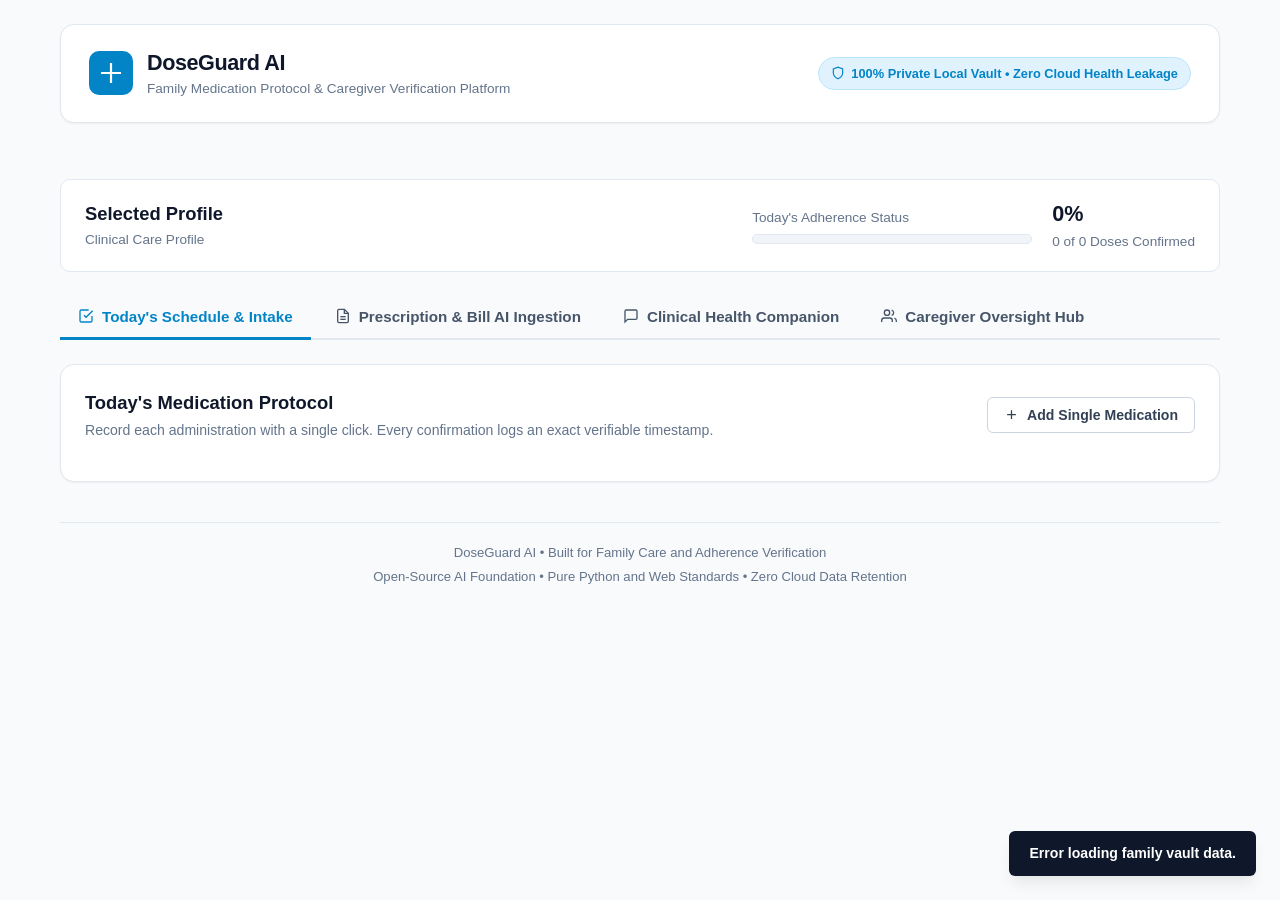
==== templates/index.html @ 40c12f0e "feat: Added main application logic in app.js to handle profiles, medication adherence, and caregiver" ====
<!DOCTYPE html>
<html lang="en">
<head>
  <meta charset="UTF-8">
  <meta name="viewport" content="width=device-width, initial-scale=1.0">
  <title>DoseGuard AI - Family Medication Management</title>
  <meta name="description" content="Professional, privacy-first family medication management and caregiver verification platform powered by open-source AI.">
  <link rel="stylesheet" href="/static/css/styles.css">
</head>
<body>

  <div class="app-container">

    <!-- Header -->
    <header class="site-header">
      <div class="brand-wrapper">
        <div class="brand-icon">
          <svg width="24" height="24" fill="none" stroke="currentColor" stroke-width="2.2" viewBox="0 0 24 24">
            <path d="M12 2v20M2 12h20"></path>
          </svg>
        </div>
        <div>
          <h1 class="brand-title">DoseGuard AI</h1>
          <p class="brand-subtitle">Family Medication Protocol &amp; Caregiver Verification Platform</p>
        </div>
      </div>
      <div>
        <span class="badge-tag privacy">
          <svg width="14" height="14" fill="none" stroke="currentColor" stroke-width="2" viewBox="0 0 24 24">
            <path d="M12 22s8-4 8-10V5l-8-3-8 3v7c0 6 8 10 8 10z"></path>
          </svg>
          100% Private Local Vault • Zero Cloud Health Leakage
        </span>
      </div>
    </header>

    <!-- Family Member Profiles Bar -->
    <section>
      <div class="profiles-bar" id="profiles-list-container">
        <!-- Rendered dynamically by JavaScript -->
      </div>
    </section>

    <!-- Adherence Summary Banner -->
    <section class="adherence-bar-wrapper">
      <div>
        <div class="adherence-headline" id="adherence-profile-name">Selected Profile</div>
        <div class="adherence-sub" id="adherence-profile-sub">Clinical Care Profile</div>
      </div>
      <div style="display: flex; align-items: center; gap: 20px; flex-wrap: wrap;">
        <div>
          <div class="adherence-sub" style="margin-bottom: 6px;">Today's Adherence Status</div>
          <div class="progress-track">
            <div class="progress-fill" id="adherence-progress-fill" style="width: 0%;"></div>
          </div>
        </div>
        <div>
          <div class="adherence-stat" id="adherence-pct-text">0%</div>
          <div class="adherence-sub" id="adherence-ratio-text">0 of 0 Doses Confirmed</div>
        </div>
      </div>
    </section>

    <!-- Navigation Tabs -->
    <nav class="tabs-nav">
      <button class="tab-btn active" data-tab="routine">
        <svg width="16" height="16" fill="none" stroke="currentColor" stroke-width="2" viewBox="0 0 24 24">
          <polyline points="9 11 12 14 22 4"></polyline>
          <path d="M21 12v7a2 2 0 0 1-2 2H5a2 2 0 0 1-2-2V5a2 2 0 0 1 2-2h11"></path>
        </svg>
        Today's Schedule &amp; Intake
      </button>

      <button class="tab-btn" data-tab="ingest">
        <svg width="16" height="16" fill="none" stroke="currentColor" stroke-width="2" viewBox="0 0 24 24">
          <path d="M14 2H6a2 2 0 0 0-2 2v16a2 2 0 0 0 2 2h12a2 2 0 0 0 2-2V8z"></path>
          <polyline points="14 2 14 8 20 8"></polyline>
          <line x1="16" y1="13" x2="8" y2="13"></line>
          <line x1="16" y1="17" x2="8" y2="17"></line>
        </svg>
        Prescription &amp; Bill AI Ingestion
      </button>

      <button class="tab-btn" data-tab="companion">
        <svg width="16" height="16" fill="none" stroke="currentColor" stroke-width="2" viewBox="0 0 24 24">
          <path d="M21 15a2 2 0 0 1-2 2H7l-4 4V5a2 2 0 0 1 2-2h14a2 2 0 0 1 2 2z"></path>
        </svg>
        Clinical Health Companion
      </button>

      <button class="tab-btn" data-tab="caregiver">
        <svg width="16" height="16" fill="none" stroke="currentColor" stroke-width="2" viewBox="0 0 24 24">
          <path d="M17 21v-2a4 4 0 0 0-4-4H5a4 4 0 0 0-4 4v2"></path>
          <circle cx="9" cy="7" r="4"></circle>
          <path d="M23 21v-2a4 4 0 0 0-3-3.87"></path>
          <path d="M16 3.13a4 4 0 0 1 0 7.75"></path>
        </svg>
        Caregiver Oversight Hub
      </button>
    </nav>


    <!-- ================================================================= -->
    <!-- TAB 1: TODAY'S SCHEDULE & VERIFICATION -->
    <!-- ================================================================= -->
    <main class="tab-content active" id="tab-routine">
      <div class="panel-card">
        <div style="display: flex; justify-content: space-between; align-items: center; margin-bottom: 16px; flex-wrap: wrap; gap: 12px;">
          <div>
            <h2 class="panel-title">Today's Medication Protocol</h2>
            <p class="panel-description" style="margin-bottom: 0;">
              Record each administration with a single click. Every confirmation logs an exact verifiable timestamp.
            </p>
          </div>
          <button class="btn btn-secondary" id="btn-open-add-med">
            <svg width="15" height="15" fill="none" stroke="currentColor" stroke-width="2" viewBox="0 0 24 24">
              <path d="M12 5v14M5 12h14"></path>
            </svg>
            Add Single Medication
          </button>
        </div>

        <div id="routine-schedule-container">
          <!-- Rendered dynamically by JavaScript -->
        </div>
      </div>
    </main>


    <!-- ================================================================= -->
    <!-- TAB 2: PRESCRIPTION & BILL AI INGESTION -->
    <!-- ================================================================= -->
    <main class="tab-content" id="tab-ingest">
      <div class="panel-card">
        <h2 class="panel-title">Open-Source AI Prescription &amp; Invoice Ingestion</h2>
        <p class="panel-description">
          Extract medications, dosages, dietary instructions, and safety warnings from clinical scripts or pharmacy bills.
          Select a verified scenario below for instant testing without physical documents.
        </p>

        <!-- Sample Prescriptions Grid -->
        <div style="margin-bottom: 20px;">
          <label class="form-label">Pre-Configured Family Clinical Test Prescriptions:</label>
          <div class="sample-grid" id="sample-prescriptions-grid">
            <!-- Rendered dynamically by JavaScript -->
          </div>
        </div>

        <!-- Input Area (Text or Upload) -->
        <input type="hidden" id="loaded-sample-key" value="">
        <div style="display: grid; grid-template-columns: repeat(auto-fit, minmax(300px, 1fr)); gap: 20px; margin-bottom: 20px;">
          
          <div>
            <label class="form-label" for="prescription-raw-textarea">Doctor Prescription Script or Pharmacy Cash Invoice Text:</label>
            <textarea id="prescription-raw-textarea" class="form-textarea" placeholder="Paste doctor's clinical notes, prescription slip text, or invoice details..."></textarea>
          </div>

          <div>
            <label class="form-label">Or Upload Document / Scan (PNG, JPG, PDF):</label>
            <div style="border: 2px dashed var(--slate-300); border-radius: var(--radius-md); padding: 30px 20px; text-align: center; background: var(--slate-50);">
              <svg width="36" height="36" fill="none" stroke="currentColor" stroke-width="1.8" viewBox="0 0 24 24" style="color: var(--slate-400); margin-bottom: 8px;">
                <path d="M21 15v4a2 2 0 0 1-2 2H5a2 2 0 0 1-2-2v-4"></path>
                <polyline points="17 8 12 3 7 8"></polyline>
                <line x1="12" y1="3" x2="12" y2="15"></line>
              </svg>
              <div style="font-weight: 600; color: var(--slate-700); margin-bottom: 4px;">Select Clinical Scan or Bill</div>
              <div style="font-size: 0.8rem; color: var(--slate-500); margin-bottom: 12px;">Standard outpatient slips and pharmacy cash memos</div>
              <input type="file" id="file-prescription-upload" accept="image/*,.pdf" style="display: none;">
              <button type="button" class="btn btn-secondary" onclick="document.getElementById('file-prescription-upload').click()">
                Browse File
              </button>
              <div id="upload-file-status" style="font-size: 0.82rem; color: var(--primary); margin-top: 8px; font-weight: 600;"></div>
            </div>
          </div>

        </div>

        <div style="display: flex; gap: 12px; align-items: center; flex-wrap: wrap;">
          <button class="btn btn-primary" id="btn-parse-text">
            <svg width="15" height="15" fill="none" stroke="currentColor" stroke-width="2" viewBox="0 0 24 24">
              <polygon points="13 2 3 14 12 14 11 22 21 10 12 10 13 2"></polygon>
            </svg>
            Extract Medications with Open-Source AI
          </button>
          <button class="btn btn-success" id="btn-save-extracted" style="display: none;">
            Save Extracted Items to Schedule
          </button>
        </div>

        <!-- Extracted Items Container -->
        <div id="extracted-results-container" style="margin-top: 24px;"></div>
      </div>
    </main>


    <!-- ================================================================= -->
    <!-- TAB 3: CLINICAL HEALTH COMPANION -->
    <!-- ================================================================= -->
    <main class="tab-content" id="tab-companion">
      <div class="panel-card">
        <h2 class="panel-title">Clinical Health Consultation Companion</h2>
        <p class="panel-description">
          Consult grounded clinical guidelines regarding missed dose triage, food interactions, and administration timing.
          All queries execute deterministically and privately on local logic.
        </p>

        <!-- Suggested Queries -->
        <label class="form-label">Frequently Referenced Clinical Scenarios:</label>
        <div class="chat-suggestions" id="chat-suggestions-container">
          <!-- Rendered dynamically by JavaScript -->
        </div>

        <!-- Query Form -->
        <div class="form-group">
          <label class="form-label" for="input-chat-question">Clinical Inquiry or Symptom Guidance:</label>
          <div style="display: flex; gap: 10px;">
            <input type="text" id="input-chat-question" class="form-input" placeholder="e.g. What is the clinical procedure if a morning blood pressure dose was missed?">
            <button class="btn btn-primary" id="btn-ask-companion" style="white-space: nowrap;">
              Submit Inquiry
            </button>
          </div>
        </div>

        <!-- Response Container -->
        <div id="chat-response-box" class="chat-response-card" style="display: none;"></div>
      </div>
    </main>


    <!-- ================================================================= -->
    <!-- TAB 4: CAREGIVER OVERSIGHT HUB -->
    <!-- ================================================================= -->
    <main class="tab-content" id="tab-caregiver">
      <div class="panel-card">
        <h2 class="panel-title">Family Caregiver Oversight Hub</h2>
        <p class="panel-description">
          Holistic adherence monitoring across all family members. Track daily protocol completion and generate caregiver notices.
        </p>

        <!-- Family Overview Cards Grid -->
        <div class="caregiver-grid" id="caregiver-cards-container">
          <!-- Rendered dynamically by JavaScript -->
        </div>

        <hr style="border: 0; border-top: 1px solid var(--slate-200); margin: 24px 0;">

        <!-- Caregiver SMS / Reminder Generator -->
        <div style="margin-bottom: 24px;">
          <h3 style="font-size: 1.05rem; font-weight: 700; color: var(--slate-900); margin-bottom: 6px;">
            Daily Family Care Message Generator
          </h3>
          <p style="font-size: 0.85rem; color: var(--slate-500); margin-bottom: 12px;">
            Auto-generate a clear, warm message tailored to the current family member's remaining schedule:
          </p>
          <textarea id="caregiver-sms-textarea" class="form-textarea" style="min-height: 90px;" readonly></textarea>
          <div style="margin-top: 10px; display: flex; gap: 10px;">
            <button class="btn btn-primary" id="btn-copy-caregiver-msg">
              <svg width="15" height="15" fill="none" stroke="currentColor" stroke-width="2" viewBox="0 0 24 24">
                <rect x="9" y="9" width="13" height="13" rx="2" ry="2"></rect>
                <path d="M5 15H4a2 2 0 0 1-2-2V4a2 2 0 0 1 2-2h9a2 2 0 0 1 2 2v1"></path>
              </svg>
              Copy Message Text
            </button>
            <button class="btn btn-secondary" id="btn-export-vault">
              <svg width="15" height="15" fill="none" stroke="currentColor" stroke-width="2" viewBox="0 0 24 24">
                <path d="M21 15v4a2 2 0 0 1-2 2H5a2 2 0 0 1-2-2v-4"></path>
                <polyline points="7 10 12 15 17 10"></polyline>
                <line x1="12" y1="15" x2="12" y2="3"></line>
              </svg>
              Export Complete Clinical Health Vault (JSON)
            </button>
          </div>
        </div>

      </div>
    </main>

    <!-- Footer -->
    <footer class="site-footer">
      <div>DoseGuard AI • Built for Family Care and Adherence Verification</div>
      <div style="margin-top: 4px;">Open-Source AI Foundation • Pure Python and Web Standards • Zero Cloud Data Retention</div>
    </footer>

  </div>


  <!-- ================================================================= -->
  <!-- MODAL: ADD MEDICATION -->
  <!-- ================================================================= -->
  <div class="modal-overlay" id="modal-add-med">
    <div class="modal-box">
      <div class="modal-header">
        <h3 class="modal-title">Add Medication to Regimen</h3>
        <button class="modal-close-btn">&times;</button>
      </div>
      <form id="form-add-med">
        <div class="form-group">
          <label class="form-label" for="input-med-name">Medication Name</label>
          <input type="text" id="input-med-name" class="form-input" placeholder="e.g. Amlodipine Besylate" required>
        </div>
        <div style="display: grid; grid-template-columns: 1fr 1fr; gap: 12px;">
          <div class="form-group">
            <label class="form-label" for="input-med-dosage">Dosage / Strength</label>
            <input type="text" id="input-med-dosage" class="form-input" placeholder="e.g. 5 mg or 1 Tablet" required>
          </div>
          <div class="form-group">
            <label class="form-label" for="select-med-timing">Daily Timing</label>
            <select id="select-med-timing" class="form-select">
              <option value="Morning">Morning</option>
              <option value="Afternoon">Afternoon</option>
              <option value="Evening">Evening</option>
              <option value="Night">Night</option>
            </select>
          </div>
        </div>
        <div class="form-group">
          <label class="form-label" for="input-med-food">Administration Instructions</label>
          <input type="text" id="input-med-food" class="form-input" placeholder="e.g. After breakfast with warm water">
        </div>
        <div class="form-group">
          <label class="form-label" for="input-med-purpose">Therapeutic Purpose</label>
          <input type="text" id="input-med-purpose" class="form-input" placeholder="e.g. Hypertension Regulation">
        </div>
        <div class="form-group">
          <label class="form-label" for="input-med-caution">Safety Precaution / Warning</label>
          <input type="text" id="input-med-caution" class="form-input" placeholder="e.g. Stand up gradually to prevent dizziness">
        </div>
        <div style="display: flex; justify-content: flex-end; gap: 10px; margin-top: 20px;">
          <button type="button" class="btn btn-secondary modal-cancel-btn">Cancel</button>
          <button type="submit" class="btn btn-primary">Save Medication</button>
        </div>
      </form>
    </div>
  </div>


  <!-- ================================================================= -->
  <!-- MODAL: ADD FAMILY MEMBER -->
  <!-- ================================================================= -->
  <div class="modal-overlay" id="modal-add-member">
    <div class="modal-box">
      <div class="modal-header">
        <h3 class="modal-title">Add Family Member Profile</h3>
        <button class="modal-close-btn">&times;</button>
      </div>
      <form id="form-add-member">
        <div class="form-group">
          <label class="form-label" for="input-member-name">First Name</label>
          <input type="text" id="input-member-name" class="form-input" placeholder="e.g. Sunita" required>
        </div>
        <div style="display: grid; grid-template-columns: 1fr 1fr; gap: 12px;">
          <div class="form-group">
            <label class="form-label" for="select-member-role">Family Relationship</label>
            <select id="select-member-role" class="form-select">
              <option value="Mother">Mother</option>
              <option value="Father">Father</option>
              <option value="Grandmother">Grandmother</option>
              <option value="Grandfather">Grandfather</option>
              <option value="Aunt">Aunt</option>
              <option value="Uncle">Uncle</option>
              <option value="Family Member">Family Member</option>
            </select>
          </div>
          <div class="form-group">
            <label class="form-label" for="input-member-age">Age (Years)</label>
            <input type="number" id="input-member-age" class="form-input" value="65" min="1" max="120" required>
          </div>
        </div>
        <div class="form-group">
          <label class="form-label" for="input-member-notes">Clinical Notes / Conditions</label>
          <input type="text" id="input-member-notes" class="form-input" placeholder="e.g. Hypertension, Osteoarthritis">
        </div>
        <div style="display: flex; justify-content: flex-end; gap: 10px; margin-top: 20px;">
          <button type="button" class="btn btn-secondary modal-cancel-btn">Cancel</button>
          <button type="submit" class="btn btn-primary">Create Profile</button>
        </div>
      </form>
    </div>
  </div>

  <!-- Scripts -->
  <script src="/static/js/api.js"></script>
  <script src="/static/js/app.js"></script>

</body>
</html>
---- static/css/styles.css ----
/*
  DoseGuard AI - Professional Clinical Design System
  Optimized for accessibility, elder care, and desktop/mobile responsiveness.
  Strictly no emojis. Clean typography and SVG indicators.
*/

:root {
  --primary: #0284c7;
  --primary-hover: #0369a1;
  --primary-light: #e0f2fe;
  --primary-border: #bae6fd;
  
  --success: #059669;
  --success-light: #ecfdf5;
  --success-border: #a7f3d0;
  
  --warning: #d97706;
  --warning-light: #fffbeb;
  --warning-border: #fde68a;

  --danger: #dc2626;
  --danger-light: #fef2f2;
  --danger-border: #fecaca;
  
  --slate-900: #0f172a;
  --slate-800: #1e293b;
  --slate-700: #334155;
  --slate-600: #475569;
  --slate-500: #64748b;
  --slate-400: #94a3b8;
  --slate-300: #cbd5e1;
  --slate-200: #e2e8f0;
  --slate-100: #f1f5f9;
  --slate-50: #f8fafc;
  
  --radius-sm: 6px;
  --radius-md: 10px;
  --radius-lg: 14px;
  --radius-full: 9999px;
  
  --shadow-sm: 0 1px 2px 0 rgb(0 0 0 / 0.05);
  --shadow-md: 0 4px 6px -1px rgb(0 0 0 / 0.08), 0 2px 4px -2px rgb(0 0 0 / 0.06);
  --shadow-lg: 0 10px 15px -3px rgb(0 0 0 / 0.08), 0 4px 6px -4px rgb(0 0 0 / 0.04);
}

* {
  box-sizing: border-box;
  margin: 0;
  padding: 0;
}

body {
  font-family: -apple-system, BlinkMacSystemFont, "Segoe UI", Roboto, "Helvetica Neue", Arial, sans-serif;
  background-color: var(--slate-50);
  color: var(--slate-800);
  line-height: 1.5;
  font-size: 15px;
  -webkit-font-smoothing: antialiased;
}

/* Layout Containers */
.app-container {
  max-width: 1200px;
  margin: 0 auto;
  padding: 24px 20px 60px 20px;
}

/* Header & Banner */
.site-header {
  background: #ffffff;
  border: 1px solid var(--slate-200);
  border-radius: var(--radius-lg);
  padding: 22px 28px;
  margin-bottom: 24px;
  box-shadow: var(--shadow-sm);
  display: flex;
  justify-content: space-between;
  align-items: center;
  flex-wrap: wrap;
  gap: 16px;
}

.brand-wrapper {
  display: flex;
  align-items: center;
  gap: 14px;
}

.brand-icon {
  width: 44px;
  height: 44px;
  background: var(--primary);
  color: #ffffff;
  border-radius: var(--radius-md);
  display: flex;
  align-items: center;
  justify-content: center;
}

.brand-title {
  font-size: 1.35rem;
  font-weight: 700;
  color: var(--slate-900);
  letter-spacing: -0.02em;
}

.brand-subtitle {
  font-size: 0.85rem;
  color: var(--slate-500);
}

.badge-tag {
  display: inline-flex;
  align-items: center;
  gap: 6px;
  padding: 6px 12px;
  border-radius: var(--radius-full);
  font-size: 0.8rem;
  font-weight: 600;
  background: var(--slate-100);
  color: var(--slate-700);
  border: 1px solid var(--slate-300);
}

.badge-tag.privacy {
  background: var(--primary-light);
  color: var(--primary);
  border-color: var(--primary-border);
}

/* Profile Selector Bar */
.profiles-bar {
  display: flex;
  gap: 12px;
  overflow-x: auto;
  padding-bottom: 8px;
  margin-bottom: 24px;
}

.profile-card-btn {
  background: #ffffff;
  border: 1.5px solid var(--slate-200);
  border-radius: var(--radius-md);
  padding: 12px 18px;
  min-width: 175px;
  cursor: pointer;
  display: flex;
  align-items: center;
  gap: 12px;
  transition: all 0.15s ease-in-out;
  text-align: left;
}

.profile-card-btn:hover {
  border-color: var(--primary);
  background: var(--slate-50);
}

.profile-card-btn.active {
  border-color: var(--primary);
  background: var(--primary-light);
  box-shadow: 0 0 0 2px var(--primary-border);
}

.profile-avatar {
  width: 38px;
  height: 38px;
  border-radius: var(--radius-full);
  background: var(--slate-200);
  color: var(--slate-700);
  font-size: 0.85rem;
  font-weight: 700;
  display: flex;
  align-items: center;
  justify-content: center;
  flex-shrink: 0;
}

.profile-card-btn.active .profile-avatar {
  background: var(--primary);
  color: #ffffff;
}

.profile-info-name {
  font-size: 0.95rem;
  font-weight: 700;
  color: var(--slate-900);
}

.profile-info-role {
  font-size: 0.75rem;
  color: var(--slate-500);
}

.add-profile-btn {
  border: 1.5px dashed var(--slate-300);
  background: transparent;
  color: var(--slate-600);
  font-weight: 600;
  font-size: 0.85rem;
  display: flex;
  align-items: center;
  justify-content: center;
  gap: 8px;
  padding: 12px 18px;
  border-radius: var(--radius-md);
  cursor: pointer;
  white-space: nowrap;
}

.add-profile-btn:hover {
  border-color: var(--slate-500);
  background: var(--slate-100);
}

/* Adherence Overview Bar */
.adherence-bar-wrapper {
  background: #ffffff;
  border: 1px solid var(--slate-200);
  border-radius: var(--radius-md);
  padding: 18px 24px;
  margin-bottom: 24px;
  display: flex;
  justify-content: space-between;
  align-items: center;
  flex-wrap: wrap;
  gap: 20px;
}

.adherence-headline {
  font-size: 1.15rem;
  font-weight: 700;
  color: var(--slate-900);
}

.adherence-sub {
  font-size: 0.85rem;
  color: var(--slate-500);
  margin-top: 2px;
}

.progress-track {
  width: 280px;
  height: 10px;
  background: var(--slate-100);
  border-radius: var(--radius-full);
  overflow: hidden;
  border: 1px solid var(--slate-200);
}

.progress-fill {
  height: 100%;
  background: var(--primary);
  border-radius: var(--radius-full);
  transition: width 0.3s ease;
}

.progress-fill.complete {
  background: var(--success);
}

.adherence-stat {
  font-size: 1.35rem;
  font-weight: 800;
  color: var(--slate-900);
  display: flex;
  align-items: center;
  gap: 8px;
}

/* Tabs Navigation */
.tabs-nav {
  display: flex;
  gap: 6px;
  border-bottom: 2px solid var(--slate-200);
  margin-bottom: 24px;
}

.tab-btn {
  background: transparent;
  border: none;
  font-size: 0.95rem;
  font-weight: 600;
  color: var(--slate-600);
  padding: 12px 18px;
  cursor: pointer;
  border-bottom: 3px solid transparent;
  margin-bottom: -2px;
  display: flex;
  align-items: center;
  gap: 8px;
  transition: all 0.15s ease;
}

.tab-btn:hover {
  color: var(--slate-900);
}

.tab-btn.active {
  color: var(--primary);
  border-bottom-color: var(--primary);
}

/* Tab Panels */
.tab-content {
  display: none;
}

.tab-content.active {
  display: block;
}

/* Cards & Grid */
.panel-card {
  background: #ffffff;
  border: 1px solid var(--slate-200);
  border-radius: var(--radius-lg);
  padding: 24px;
  box-shadow: var(--shadow-sm);
  margin-bottom: 24px;
}

.panel-title {
  font-size: 1.15rem;
  font-weight: 700;
  color: var(--slate-900);
  margin-bottom: 4px;
  display: flex;
  align-items: center;
  gap: 8px;
}

.panel-description {
  font-size: 0.88rem;
  color: var(--slate-500);
  margin-bottom: 20px;
}

/* Time Slot Section */
.time-slot {
  margin-bottom: 24px;
}

.time-slot-title {
  font-size: 0.95rem;
  font-weight: 700;
  text-transform: uppercase;
  letter-spacing: 0.04em;
  color: var(--slate-600);
  margin-bottom: 12px;
  display: flex;
  align-items: center;
  gap: 8px;
  padding-bottom: 6px;
  border-bottom: 1px solid var(--slate-200);
}

.medication-card {
  background: #ffffff;
  border: 1.5px solid var(--slate-200);
  border-radius: var(--radius-md);
  padding: 16px 20px;
  margin-bottom: 12px;
  display: flex;
  justify-content: space-between;
  align-items: center;
  flex-wrap: wrap;
  gap: 16px;
  transition: all 0.15s ease;
}

.medication-card.taken {
  background: var(--success-light);
  border-color: var(--success-border);
}

.medication-details {
  flex: 1;
  min-width: 250px;
}

.medication-title-row {
  display: flex;
  align-items: center;
  gap: 10px;
  margin-bottom: 6px;
}

.medication-name {
  font-size: 1.1rem;
  font-weight: 700;
  color: var(--slate-900);
}

.pill-badge {
  font-size: 0.72rem;
  font-weight: 700;
  padding: 3px 8px;
  border-radius: var(--radius-sm);
  text-transform: uppercase;
}

.pill-dosage {
  background: var(--slate-100);
  color: var(--slate-700);
}

.pill-purpose {
  background: #ede9fe;
  color: #6d28d9;
}

.medication-instruction {
  font-size: 0.88rem;
  color: var(--slate-700);
  margin-bottom: 4px;
}

.medication-caution {
  font-size: 0.8rem;
  color: var(--warning);
  background: var(--warning-light);
  border: 1px solid var(--warning-border);
  padding: 4px 8px;
  border-radius: var(--radius-sm);
  display: inline-block;
  margin-top: 4px;
}

.medication-timestamp {
  font-size: 0.8rem;
  color: var(--success);
  font-weight: 600;
  margin-top: 6px;
  display: flex;
  align-items: center;
  gap: 4px;
}

/* Buttons */
.btn {
  display: inline-flex;
  align-items: center;
  justify-content: center;
  gap: 8px;
  padding: 9px 16px;
  font-size: 0.88rem;
  font-weight: 600;
  border-radius: var(--radius-sm);
  border: 1px solid transparent;
  cursor: pointer;
  transition: all 0.15s ease;
}

.btn-primary {
  background: var(--primary);
  color: #ffffff;
}

.btn-primary:hover {
  background: var(--primary-hover);
}

.btn-secondary {
  background: #ffffff;
  color: var(--slate-700);
  border-color: var(--slate-300);
}

.btn-secondary:hover {
  background: var(--slate-50);
  border-color: var(--slate-400);
}

.btn-success {
  background: var(--success);
  color: #ffffff;
}

.btn-success:hover {
  background: #047857;
}

.btn-outline-danger {
  background: transparent;
  color: var(--danger);
  border-color: var(--danger-border);
  padding: 6px 10px;
  font-size: 0.8rem;
}

.btn-outline-danger:hover {
  background: var(--danger-light);
}

/* Sample Prescription Grid */
.sample-grid {
  display: grid;
  grid-template-columns: repeat(auto-fit, minmax(280px, 1fr));
  gap: 14px;
  margin-bottom: 20px;
}

.sample-card {
  border: 1.5px solid var(--slate-200);
  border-radius: var(--radius-md);
  padding: 16px;
  cursor: pointer;
  background: #ffffff;
  transition: all 0.15s ease;
  display: flex;
  flex-direction: column;
  justify-content: space-between;
}

.sample-card:hover {
  border-color: var(--primary);
  box-shadow: var(--shadow-sm);
  background: var(--slate-50);
}

.sample-card-title {
  font-size: 0.95rem;
  font-weight: 700;
  color: var(--slate-900);
  margin-bottom: 4px;
}

.sample-card-desc {
  font-size: 0.82rem;
  color: var(--slate-500);
  margin-bottom: 12px;
}

/* Forms & Inputs */
.form-group {
  margin-bottom: 16px;
}

.form-label {
  display: block;
  font-size: 0.85rem;
  font-weight: 600;
  color: var(--slate-700);
  margin-bottom: 6px;
}

.form-input, .form-textarea, .form-select {
  width: 100%;
  padding: 10px 12px;
  font-size: 0.9rem;
  font-family: inherit;
  border: 1px solid var(--slate-300);
  border-radius: var(--radius-sm);
  background: #ffffff;
  color: var(--slate-900);
  transition: border-color 0.15s ease;
}

.form-input:focus, .form-textarea:focus, .form-select:focus {
  outline: none;
  border-color: var(--primary);
  box-shadow: 0 0 0 3px var(--primary-light);
}

.form-textarea {
  min-height: 180px;
  resize: vertical;
}

/* Extracted Results List */
.extracted-item {
  border: 1px solid var(--slate-200);
  border-left: 4px solid var(--primary);
  border-radius: var(--radius-sm);
  padding: 12px 16px;
  margin-bottom: 10px;
  background: #ffffff;
}

.extracted-title {
  font-weight: 700;
  font-size: 0.95rem;
  color: var(--slate-900);
  margin-bottom: 4px;
}

.extracted-meta {
  font-size: 0.82rem;
  color: var(--slate-600);
}

/* Chat Interface */
.chat-suggestions {
  display: flex;
  flex-wrap: wrap;
  gap: 8px;
  margin-bottom: 16px;
}

.suggestion-chip {
  background: var(--slate-100);
  border: 1px solid var(--slate-300);
  color: var(--slate-700);
  padding: 6px 12px;
  border-radius: var(--radius-full);
  font-size: 0.82rem;
  cursor: pointer;
  transition: all 0.15s ease;
}

.suggestion-chip:hover {
  background: var(--primary-light);
  border-color: var(--primary);
  color: var(--primary);
}

.chat-response-card {
  background: var(--slate-50);
  border: 1.5px solid var(--slate-300);
  border-radius: var(--radius-md);
  padding: 20px;
  margin-top: 18px;
  white-space: pre-wrap;
  font-size: 0.92rem;
  color: var(--slate-800);
}

/* Caregiver Hub Grid */
.caregiver-grid {
  display: grid;
  grid-template-columns: repeat(auto-fit, minmax(240px, 1fr));
  gap: 16px;
  margin-bottom: 24px;
}

.caregiver-card {
  background: #ffffff;
  border: 1px solid var(--slate-200);
  border-top: 4px solid var(--slate-300);
  border-radius: var(--radius-md);
  padding: 18px;
  text-align: center;
}

.caregiver-card.complete {
  border-top-color: var(--success);
}

.caregiver-card.in-progress {
  border-top-color: var(--primary);
}

.caregiver-card-initials {
  width: 44px;
  height: 44px;
  border-radius: var(--radius-full);
  background: var(--slate-100);
  color: var(--slate-700);
  font-weight: 800;
  display: inline-flex;
  align-items: center;
  justify-content: center;
  margin-bottom: 8px;
}

.caregiver-card-name {
  font-size: 1.05rem;
  font-weight: 700;
  color: var(--slate-900);
}

.caregiver-card-role {
  font-size: 0.8rem;
  color: var(--slate-500);
  margin-bottom: 12px;
}

.caregiver-card-pct {
  font-size: 1.8rem;
  font-weight: 800;
  color: var(--slate-900);
}

.caregiver-card-status {
  font-size: 0.85rem;
  font-weight: 600;
  color: var(--slate-600);
  margin-top: 4px;
}

/* Modal Window */
.modal-overlay {
  display: none;
  position: fixed;
  top: 0;
  left: 0;
  width: 100%;
  height: 100%;
  background: rgba(15, 23, 42, 0.6);
  backdrop-filter: blur(4px);
  z-index: 1000;
  align-items: center;
  justify-content: center;
}

.modal-overlay.active {
  display: flex;
}

.modal-box {
  background: #ffffff;
  border-radius: var(--radius-lg);
  max-width: 520px;
  width: 92%;
  max-height: 90vh;
  overflow-y: auto;
  padding: 24px 28px;
  box-shadow: var(--shadow-lg);
}

.modal-header {
  display: flex;
  justify-content: space-between;
  align-items: center;
  margin-bottom: 16px;
  border-bottom: 1px solid var(--slate-200);
  padding-bottom: 12px;
}

.modal-title {
  font-size: 1.15rem;
  font-weight: 700;
  color: var(--slate-900);
}

.modal-close-btn {
  background: transparent;
  border: none;
  font-size: 1.3rem;
  cursor: pointer;
  color: var(--slate-400);
}

.modal-close-btn:hover {
  color: var(--slate-700);
}

/* Clean Toast Notification */
.toast-notice {
  position: fixed;
  bottom: 24px;
  right: 24px;
  background: var(--slate-900);
  color: #ffffff;
  padding: 12px 20px;
  border-radius: var(--radius-sm);
  font-size: 0.88rem;
  font-weight: 600;
  box-shadow: var(--shadow-lg);
  display: none;
  z-index: 2000;
}

/* Footer */
.site-footer {
  text-align: center;
  font-size: 0.82rem;
  color: var(--slate-500);
  margin-top: 40px;
  padding-top: 20px;
  border-top: 1px solid var(--slate-200);
}
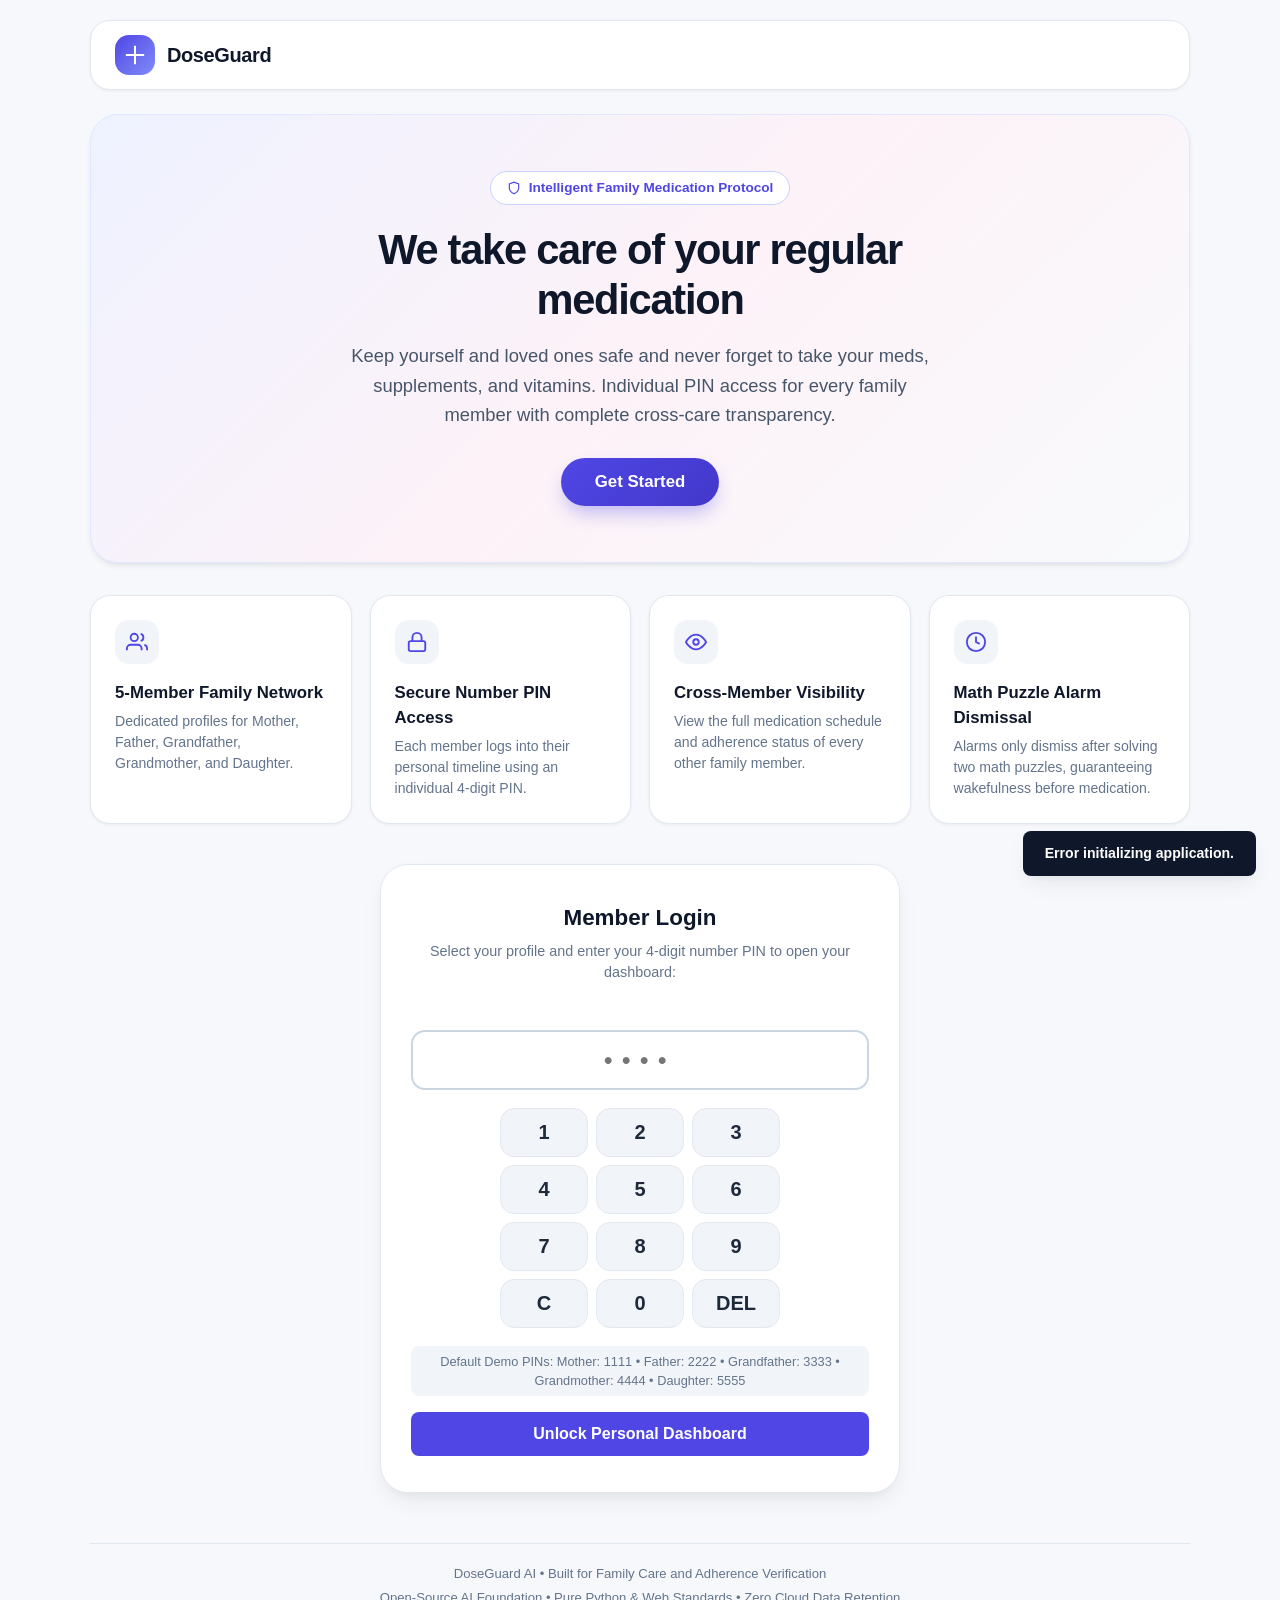
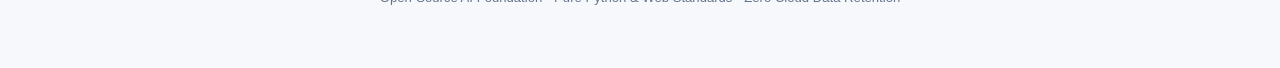
==== commit 47775172: "Refactor index.html for enhanced user experience and updated branding; add .gitignore for environmen" ====
--- a/templates/index.html
+++ b/templates/index.html
@@ -3,308 +3,382 @@
 <head>
   <meta charset="UTF-8">
   <meta name="viewport" content="width=device-width, initial-scale=1.0">
-  <title>DoseGuard AI - Family Medication Management</title>
-  <meta name="description" content="Professional, privacy-first family medication management and caregiver verification platform powered by open-source AI.">
+  <title>DoseGuard AI - Family Medication Protocol</title>
+  <meta name="description" content="Public family medication protocol platform with individual PIN dashboards, cross-member visibility, and math alarm challenge.">
   <link rel="stylesheet" href="/static/css/styles.css">
 </head>
 <body>
 
   <div class="app-container">
 
-    <!-- Header -->
-    <header class="site-header">
-      <div class="brand-wrapper">
-        <div class="brand-icon">
-          <svg width="24" height="24" fill="none" stroke="currentColor" stroke-width="2.2" viewBox="0 0 24 24">
+    <!-- Top Navigation Bar -->
+    <header class="main-nav-bar">
+      <div class="brand-block" id="brand-home-btn">
+        <div class="brand-symbol">
+          <svg width="22" height="22" fill="none" stroke="currentColor" stroke-width="2.2" viewBox="0 0 24 24">
             <path d="M12 2v20M2 12h20"></path>
           </svg>
         </div>
         <div>
-          <h1 class="brand-title">DoseGuard AI</h1>
-          <p class="brand-subtitle">Family Medication Protocol &amp; Caregiver Verification Platform</p>
-        </div>
-      </div>
-      <div>
-        <span class="badge-tag privacy">
+          <div class="brand-text-name">DoseGuard</div>
+        </div>
+      </div>
+
+      <div class="nav-actions">
+        <!-- Logged in state info -->
+        <div id="user-nav-block" style="display: none; align-items: center; gap: 10px;">
+          <div class="user-session-badge">
+            <div class="user-session-avatar" id="nav-user-initials">AL</div>
+            <span id="nav-user-name">Alina</span>
+          </div>
+          <button class="btn btn-secondary" id="btn-logout-session" style="padding: 6px 14px; font-size: 0.82rem;">
+            Switch Member
+          </button>
+        </div>
+      </div>
+    </header>
+
+
+    <!-- ================================================================= -->
+    <!-- VIEW 1: PUBLIC LANDING & PIN LOGIN -->
+    <!-- ================================================================= -->
+    <div class="landing-view active" id="view-landing">
+
+      <!-- Hero Card Inspired by Onboarding Design -->
+      <section class="landing-hero-card">
+        <div class="landing-tagline">
           <svg width="14" height="14" fill="none" stroke="currentColor" stroke-width="2" viewBox="0 0 24 24">
             <path d="M12 22s8-4 8-10V5l-8-3-8 3v7c0 6 8 10 8 10z"></path>
           </svg>
-          100% Private Local Vault • Zero Cloud Health Leakage
-        </span>
-      </div>
-    </header>
-
-    <!-- Family Member Profiles Bar -->
-    <section>
-      <div class="profiles-bar" id="profiles-list-container">
+          Intelligent Family Medication Protocol
+        </div>
+
+        <h1 class="landing-hero-title">We take care of your regular medication</h1>
+        <p class="landing-hero-sub">
+          Keep yourself and loved ones safe and never forget to take your meds, supplements, and vitamins.
+          Individual PIN access for every family member with complete cross-care transparency.
+        </p>
+
+        <button class="landing-cta-btn" id="btn-landing-get-started">
+          Get Started
+        </button>
+      </section>
+
+      <!-- Key Capabilities Grid -->
+      <section class="landing-features-grid">
+        <div class="feature-box">
+          <div class="feature-icon-wrapper">
+            <svg width="22" height="22" fill="none" stroke="currentColor" stroke-width="2" viewBox="0 0 24 24">
+              <path d="M17 21v-2a4 4 0 0 0-4-4H5a4 4 0 0 0-4 4v2"></path>
+              <circle cx="9" cy="7" r="4"></circle>
+              <path d="M23 21v-2a4 4 0 0 0-3-3.87"></path>
+              <path d="M16 3.13a4 4 0 0 1 0 7.75"></path>
+            </svg>
+          </div>
+          <div class="feature-title">5-Member Family Network</div>
+          <div class="feature-desc">Dedicated profiles for Mother, Father, Grandfather, Grandmother, and Daughter.</div>
+        </div>
+
+        <div class="feature-box">
+          <div class="feature-icon-wrapper">
+            <svg width="22" height="22" fill="none" stroke="currentColor" stroke-width="2" viewBox="0 0 24 24">
+              <rect x="3" y="11" width="18" height="11" rx="2" ry="2"></rect>
+              <path d="M7 11V7a5 5 0 0 1 10 0v4"></path>
+            </svg>
+          </div>
+          <div class="feature-title">Secure Number PIN Access</div>
+          <div class="feature-desc">Each member logs into their personal timeline using an individual 4-digit PIN.</div>
+        </div>
+
+        <div class="feature-box">
+          <div class="feature-icon-wrapper">
+            <svg width="22" height="22" fill="none" stroke="currentColor" stroke-width="2" viewBox="0 0 24 24">
+              <path d="M1 12s4-8 11-8 11 8 11 8-4 8-11 8-11-8-11-8z"></path>
+              <circle cx="12" cy="12" r="3"></circle>
+            </svg>
+          </div>
+          <div class="feature-title">Cross-Member Visibility</div>
+          <div class="feature-desc">View the full medication schedule and adherence status of every other family member.</div>
+        </div>
+
+        <div class="feature-box">
+          <div class="feature-icon-wrapper">
+            <svg width="22" height="22" fill="none" stroke="currentColor" stroke-width="2" viewBox="0 0 24 24">
+              <circle cx="12" cy="12" r="10"></circle>
+              <polyline points="12 6 12 12 16 14"></polyline>
+            </svg>
+          </div>
+          <div class="feature-title">Math Puzzle Alarm Dismissal</div>
+          <div class="feature-desc">Alarms only dismiss after solving two math puzzles, guaranteeing wakefulness before medication.</div>
+        </div>
+      </section>
+
+      <!-- Member PIN Login Section -->
+      <section class="login-section-card" id="section-login">
+        <h2 class="login-header-title">Member Login</h2>
+        <p class="login-header-sub">Select your profile and enter your 4-digit number PIN to open your dashboard:</p>
+
+        <!-- Member Selector Cards -->
+        <div class="member-selection-grid" id="login-members-container">
+          <!-- Rendered dynamically by JavaScript -->
+        </div>
+
+        <!-- PIN Form -->
+        <form id="form-pin-login">
+          <div class="pin-display-wrapper">
+            <input type="password" id="input-member-pin" class="pin-input-field" maxlength="4" placeholder="••••" readonly required>
+          </div>
+
+          <!-- Onscreen Keypad -->
+          <div class="keypad-grid">
+            <button type="button" class="keypad-btn" data-val="1">1</button>
+            <button type="button" class="keypad-btn" data-val="2">2</button>
+            <button type="button" class="keypad-btn" data-val="3">3</button>
+            <button type="button" class="keypad-btn" data-val="4">4</button>
+            <button type="button" class="keypad-btn" data-val="5">5</button>
+            <button type="button" class="keypad-btn" data-val="6">6</button>
+            <button type="button" class="keypad-btn" data-val="7">7</button>
+            <button type="button" class="keypad-btn" data-val="8">8</button>
+            <button type="button" class="keypad-btn" data-val="9">9</button>
+            <button type="button" class="keypad-btn" data-val="C">C</button>
+            <button type="button" class="keypad-btn" data-val="0">0</button>
+            <button type="button" class="keypad-btn" data-val="DEL">DEL</button>
+          </div>
+
+          <div class="demo-pin-hint">
+            Default Demo PINs: Mother: 1111 • Father: 2222 • Grandfather: 3333 • Grandmother: 4444 • Daughter: 5555
+          </div>
+
+          <div id="pin-error-notice" style="color: var(--danger); font-size: 0.85rem; font-weight: 700; text-align: center; margin-bottom: 12px; display: none;"></div>
+
+          <button type="submit" class="btn btn-primary" style="width: 100%; padding: 12px; font-size: 1rem;">
+            Unlock Personal Dashboard
+          </button>
+        </form>
+      </section>
+
+    </div>
+
+
+    <!-- ================================================================= -->
+    <!-- VIEW 2: AUTHENTICATED PERSONAL & FAMILY DASHBOARDS -->
+    <!-- ================================================================= -->
+    <div class="dashboard-view" id="view-dashboard">
+
+      <!-- Hero Greeting Banner (Styled like right mobile mockup) -->
+      <section class="member-greeting-banner">
+        <div class="greeting-row">
+          <div class="greeting-user-info">
+            <div class="greeting-avatar" id="banner-member-avatar">AL</div>
+            <div>
+              <div class="greeting-text-title" id="banner-member-role">Personal Schedule</div>
+              <div class="greeting-text-name" id="banner-member-name">Hello Alina</div>
+            </div>
+          </div>
+          <div>
+            <svg width="24" height="24" fill="none" stroke="currentColor" stroke-width="2" viewBox="0 0 24 24">
+              <rect x="3" y="4" width="18" height="18" rx="2" ry="2"></rect>
+              <line x1="16" y1="2" x2="16" y2="6"></line>
+              <line x1="8" y1="2" x2="8" y2="6"></line>
+              <line x1="3" y1="10" x2="21" y2="10"></line>
+            </svg>
+          </div>
+        </div>
+
+        <div class="greeting-action-box">
+          <div class="schedule-action-title">CREATE NEW SCHEDULE</div>
+          <button class="btn-start-schedule" id="btn-start-schedule">
+            Start
+          </button>
+        </div>
+      </section>
+
+      <!-- Calendar Strip Ribbon (M T W T F S S with active day) -->
+      <section class="calendar-ribbon" id="calendar-days-ribbon">
         <!-- Rendered dynamically by JavaScript -->
-      </div>
-    </section>
-
-    <!-- Adherence Summary Banner -->
-    <section class="adherence-bar-wrapper">
-      <div>
-        <div class="adherence-headline" id="adherence-profile-name">Selected Profile</div>
-        <div class="adherence-sub" id="adherence-profile-sub">Clinical Care Profile</div>
-      </div>
-      <div style="display: flex; align-items: center; gap: 20px; flex-wrap: wrap;">
-        <div>
-          <div class="adherence-sub" style="margin-bottom: 6px;">Today's Adherence Status</div>
-          <div class="progress-track">
-            <div class="progress-fill" id="adherence-progress-fill" style="width: 0%;"></div>
-          </div>
-        </div>
-        <div>
-          <div class="adherence-stat" id="adherence-pct-text">0%</div>
-          <div class="adherence-sub" id="adherence-ratio-text">0 of 0 Doses Confirmed</div>
-        </div>
-      </div>
-    </section>
-
-    <!-- Navigation Tabs -->
-    <nav class="tabs-nav">
-      <button class="tab-btn active" data-tab="routine">
-        <svg width="16" height="16" fill="none" stroke="currentColor" stroke-width="2" viewBox="0 0 24 24">
-          <polyline points="9 11 12 14 22 4"></polyline>
-          <path d="M21 12v7a2 2 0 0 1-2 2H5a2 2 0 0 1-2-2V5a2 2 0 0 1 2-2h11"></path>
-        </svg>
-        Today's Schedule &amp; Intake
-      </button>
-
-      <button class="tab-btn" data-tab="ingest">
-        <svg width="16" height="16" fill="none" stroke="currentColor" stroke-width="2" viewBox="0 0 24 24">
-          <path d="M14 2H6a2 2 0 0 0-2 2v16a2 2 0 0 0 2 2h12a2 2 0 0 0 2-2V8z"></path>
-          <polyline points="14 2 14 8 20 8"></polyline>
-          <line x1="16" y1="13" x2="8" y2="13"></line>
-          <line x1="16" y1="17" x2="8" y2="17"></line>
-        </svg>
-        Prescription &amp; Bill AI Ingestion
-      </button>
-
-      <button class="tab-btn" data-tab="companion">
-        <svg width="16" height="16" fill="none" stroke="currentColor" stroke-width="2" viewBox="0 0 24 24">
-          <path d="M21 15a2 2 0 0 1-2 2H7l-4 4V5a2 2 0 0 1 2-2h14a2 2 0 0 1 2 2z"></path>
-        </svg>
-        Clinical Health Companion
-      </button>
-
-      <button class="tab-btn" data-tab="caregiver">
-        <svg width="16" height="16" fill="none" stroke="currentColor" stroke-width="2" viewBox="0 0 24 24">
-          <path d="M17 21v-2a4 4 0 0 0-4-4H5a4 4 0 0 0-4 4v2"></path>
-          <circle cx="9" cy="7" r="4"></circle>
-          <path d="M23 21v-2a4 4 0 0 0-3-3.87"></path>
-          <path d="M16 3.13a4 4 0 0 1 0 7.75"></path>
-        </svg>
-        Caregiver Oversight Hub
-      </button>
-    </nav>
-
-
-    <!-- ================================================================= -->
-    <!-- TAB 1: TODAY'S SCHEDULE & VERIFICATION -->
-    <!-- ================================================================= -->
-    <main class="tab-content active" id="tab-routine">
-      <div class="panel-card">
-        <div style="display: flex; justify-content: space-between; align-items: center; margin-bottom: 16px; flex-wrap: wrap; gap: 12px;">
+      </section>
+
+      <!-- Dashboard Navigation Tabs -->
+      <nav class="dashboard-nav-tabs">
+        <button class="dash-tab-btn active" data-tab="personal">
+          <svg width="16" height="16" fill="none" stroke="currentColor" stroke-width="2" viewBox="0 0 24 24">
+            <polyline points="9 11 12 14 22 4"></polyline>
+            <path d="M21 12v7a2 2 0 0 1-2 2H5a2 2 0 0 1-2-2V5a2 2 0 0 1 2-2h11"></path>
+          </svg>
+          My Personal Schedule
+        </button>
+
+        <button class="dash-tab-btn" data-tab="all-family">
+          <svg width="16" height="16" fill="none" stroke="currentColor" stroke-width="2" viewBox="0 0 24 24">
+            <path d="M17 21v-2a4 4 0 0 0-4-4H5a4 4 0 0 0-4 4v2"></path>
+            <circle cx="9" cy="7" r="4"></circle>
+            <path d="M23 21v-2a4 4 0 0 0-3-3.87"></path>
+            <path d="M16 3.13a4 4 0 0 1 0 7.75"></path>
+          </svg>
+          All Family Members' Medications
+        </button>
+
+        <button class="dash-tab-btn" data-tab="companion">
+          <svg width="16" height="16" fill="none" stroke="currentColor" stroke-width="2" viewBox="0 0 24 24">
+            <path d="M21 15a2 2 0 0 1-2 2H7l-4 4V5a2 2 0 0 1 2-2h14a2 2 0 0 1 2 2z"></path>
+          </svg>
+          Clinical Health Guidance
+        </button>
+      </nav>
+
+
+      <!-- TAB 1: PERSONAL TIMELINE & SCHEDULE -->
+      <div class="dash-tab-content active" id="dash-tab-personal">
+        <div style="display: flex; justify-content: space-between; align-items: center; margin-bottom: 18px; flex-wrap: wrap; gap: 12px;">
           <div>
-            <h2 class="panel-title">Today's Medication Protocol</h2>
-            <p class="panel-description" style="margin-bottom: 0;">
-              Record each administration with a single click. Every confirmation logs an exact verifiable timestamp.
-            </p>
-          </div>
-          <button class="btn btn-secondary" id="btn-open-add-med">
+            <h3 style="font-size: 1.2rem; font-weight: 800; color: var(--slate-900);">Daily Medication Timeline</h3>
+            <p style="font-size: 0.85rem; color: var(--slate-500);">Track, mark taken, or remove your daily doses:</p>
+          </div>
+          <div style="display: flex; gap: 10px;">
+            <button class="btn btn-secondary" id="btn-test-alarm-trigger">
+              <svg width="15" height="15" fill="none" stroke="currentColor" stroke-width="2" viewBox="0 0 24 24">
+                <circle cx="12" cy="12" r="10"></circle>
+                <polyline points="12 6 12 12 16 14"></polyline>
+              </svg>
+              Test Alarm Now
+            </button>
+            <button class="btn btn-primary" id="btn-open-add-med">
+              <svg width="15" height="15" fill="none" stroke="currentColor" stroke-width="2" viewBox="0 0 24 24">
+                <path d="M12 5v14M5 12h14"></path>
+              </svg>
+              Add Medicine
+            </button>
+          </div>
+        </div>
+
+        <div id="personal-timeline-container">
+          <!-- Rendered dynamically by JavaScript -->
+        </div>
+      </div>
+
+
+      <!-- TAB 2: ALL FAMILY MEMBERS' MEDICINES -->
+      <div class="dash-tab-content" id="dash-tab-all-family">
+        <div style="margin-bottom: 20px;">
+          <h3 style="font-size: 1.2rem; font-weight: 800; color: var(--slate-900);">Family-Wide Medication Transparency</h3>
+          <p style="font-size: 0.88rem; color: var(--slate-500);">
+            Inspect medications, timing, and today's status across all 5 members of the family:
+          </p>
+        </div>
+
+        <div class="all-family-grid" id="all-family-cards-grid">
+          <!-- Rendered dynamically by JavaScript -->
+        </div>
+
+        <div style="text-align: right; margin-top: 10px;">
+          <button class="btn btn-secondary" id="btn-export-vault">
             <svg width="15" height="15" fill="none" stroke="currentColor" stroke-width="2" viewBox="0 0 24 24">
-              <path d="M12 5v14M5 12h14"></path>
-            </svg>
-            Add Single Medication
+              <path d="M21 15v4a2 2 0 0 1-2 2H5a2 2 0 0 1-2-2v-4"></path>
+              <polyline points="7 10 12 15 17 10"></polyline>
+              <line x1="12" y1="15" x2="12" y2="3"></line>
+            </svg>
+            Export Complete Family Records (JSON)
           </button>
         </div>
-
-        <div id="routine-schedule-container">
-          <!-- Rendered dynamically by JavaScript -->
-        </div>
-      </div>
-    </main>
-
-
-    <!-- ================================================================= -->
-    <!-- TAB 2: PRESCRIPTION & BILL AI INGESTION -->
-    <!-- ================================================================= -->
-    <main class="tab-content" id="tab-ingest">
-      <div class="panel-card">
-        <h2 class="panel-title">Open-Source AI Prescription &amp; Invoice Ingestion</h2>
-        <p class="panel-description">
-          Extract medications, dosages, dietary instructions, and safety warnings from clinical scripts or pharmacy bills.
-          Select a verified scenario below for instant testing without physical documents.
+      </div>
+
+
+      <!-- TAB 3: CLINICAL HEALTH COMPANION -->
+      <div class="dash-tab-content" id="dash-tab-companion">
+        <div style="background: #ffffff; border: 1.5px solid var(--slate-200); border-radius: var(--radius-lg); padding: 24px; box-shadow: var(--shadow-sm);">
+          <h3 style="font-size: 1.2rem; font-weight: 800; color: var(--slate-900); margin-bottom: 6px;">Clinical Health Guidance</h3>
+          <p style="font-size: 0.88rem; color: var(--slate-500); margin-bottom: 18px;">
+            Deterministic guidance on missed dose triage, food interactions, and administration timing:
+          </p>
+
+          <label class="form-label">Frequently Referenced Clinical Guidance:</label>
+          <div class="chat-suggestions" id="chat-suggestions-container" style="display: flex; flex-wrap: wrap; gap: 8px; margin-bottom: 16px;">
+            <!-- Rendered dynamically by JavaScript -->
+          </div>
+
+          <div class="form-group">
+            <div style="display: flex; gap: 10px;">
+              <input type="text" id="input-chat-question" class="form-input" placeholder="e.g. What should be done if a morning blood pressure dose was missed?">
+              <button class="btn btn-primary" id="btn-ask-companion" style="white-space: nowrap;">
+                Ask Companion
+              </button>
+            </div>
+          </div>
+
+          <div id="chat-response-box" style="display: none; background: var(--slate-50); border: 1.5px solid var(--slate-300); border-radius: var(--radius-md); padding: 20px; white-space: pre-wrap; font-size: 0.92rem; color: var(--slate-800); margin-top: 14px;"></div>
+        </div>
+      </div>
+
+    </div>
+
+
+    <!-- ================================================================= -->
+    <!-- ALARM MODAL: 2 SMALL MATH PUZZLES TO STOP -->
+    <!-- ================================================================= -->
+    <div class="alarm-overlay" id="modal-alarm-challenge">
+      <div class="alarm-box">
+        <div class="alarm-bell-icon">
+          <svg width="32" height="32" fill="none" stroke="currentColor" stroke-width="2.2" viewBox="0 0 24 24">
+            <path d="M18 8A6 6 0 0 0 6 8c0 7-3 9-3 9h18s-3-2-3-9"></path>
+            <path d="M13.73 21a2 2 0 0 1-3.46 0"></path>
+          </svg>
+        </div>
+
+        <h3 class="alarm-box-title">Medication Alarm Active!</h3>
+        <p class="alarm-box-sub">
+          Time for: <strong id="alarm-med-label">Scheduled Dose</strong>.<br>
+          To stop the alarm and confirm mental alertness, solve the two math puzzles:
         </p>
 
-        <!-- Sample Prescriptions Grid -->
-        <div style="margin-bottom: 20px;">
-          <label class="form-label">Pre-Configured Family Clinical Test Prescriptions:</label>
-          <div class="sample-grid" id="sample-prescriptions-grid">
-            <!-- Rendered dynamically by JavaScript -->
-          </div>
-        </div>
-
-        <!-- Input Area (Text or Upload) -->
-        <input type="hidden" id="loaded-sample-key" value="">
-        <div style="display: grid; grid-template-columns: repeat(auto-fit, minmax(300px, 1fr)); gap: 20px; margin-bottom: 20px;">
-          
-          <div>
-            <label class="form-label" for="prescription-raw-textarea">Doctor Prescription Script or Pharmacy Cash Invoice Text:</label>
-            <textarea id="prescription-raw-textarea" class="form-textarea" placeholder="Paste doctor's clinical notes, prescription slip text, or invoice details..."></textarea>
-          </div>
-
-          <div>
-            <label class="form-label">Or Upload Document / Scan (PNG, JPG, PDF):</label>
-            <div style="border: 2px dashed var(--slate-300); border-radius: var(--radius-md); padding: 30px 20px; text-align: center; background: var(--slate-50);">
-              <svg width="36" height="36" fill="none" stroke="currentColor" stroke-width="1.8" viewBox="0 0 24 24" style="color: var(--slate-400); margin-bottom: 8px;">
-                <path d="M21 15v4a2 2 0 0 1-2 2H5a2 2 0 0 1-2-2v-4"></path>
-                <polyline points="17 8 12 3 7 8"></polyline>
-                <line x1="12" y1="3" x2="12" y2="15"></line>
-              </svg>
-              <div style="font-weight: 600; color: var(--slate-700); margin-bottom: 4px;">Select Clinical Scan or Bill</div>
-              <div style="font-size: 0.8rem; color: var(--slate-500); margin-bottom: 12px;">Standard outpatient slips and pharmacy cash memos</div>
-              <input type="file" id="file-prescription-upload" accept="image/*,.pdf" style="display: none;">
-              <button type="button" class="btn btn-secondary" onclick="document.getElementById('file-prescription-upload').click()">
-                Browse File
-              </button>
-              <div id="upload-file-status" style="font-size: 0.82rem; color: var(--primary); margin-top: 8px; font-weight: 600;"></div>
+        <!-- Puzzle 1 -->
+        <div class="math-challenge-card">
+          <div class="math-prompt-text" id="math-prompt-1">24 + 19 = ?</div>
+          <input type="number" id="input-math-ans-1" class="math-input-field" placeholder="Enter answer">
+        </div>
+
+        <!-- Puzzle 2 -->
+        <div class="math-challenge-card">
+          <div class="math-prompt-text" id="math-prompt-2">7 × 8 = ?</div>
+          <input type="number" id="input-math-ans-2" class="math-input-field" placeholder="Enter answer">
+        </div>
+
+        <div class="math-error-notice" id="alarm-error-notice"></div>
+
+        <button type="button" class="btn-dismiss-alarm" id="btn-verify-alarm-math">
+          Verify Answers &amp; Stop Alarm
+        </button>
+      </div>
+    </div>
+
+
+    <!-- ================================================================= -->
+    <!-- MODAL: ADD MEDICATION -->
+    <!-- ================================================================= -->
+    <div class="modal-overlay" id="modal-add-med">
+      <div class="modal-box">
+        <div class="modal-header">
+          <h3 class="modal-title">Add Medication to Schedule</h3>
+          <button class="modal-close-btn">&times;</button>
+        </div>
+        <form id="form-add-med">
+          <div class="form-group">
+            <label class="form-label" for="input-med-name">Medication Name</label>
+            <input type="text" id="input-med-name" class="form-input" placeholder="e.g. Vitamin C or Metformin" required>
+          </div>
+
+          <div style="display: grid; grid-template-columns: 1fr 1fr; gap: 12px;">
+            <div class="form-group">
+              <label class="form-label" for="input-med-dosage">Dosage / Strength</label>
+              <input type="text" id="input-med-dosage" class="form-input" placeholder="e.g. 2 Capsules or 500 mg" required>
             </div>
-          </div>
-
-        </div>
-
-        <div style="display: flex; gap: 12px; align-items: center; flex-wrap: wrap;">
-          <button class="btn btn-primary" id="btn-parse-text">
-            <svg width="15" height="15" fill="none" stroke="currentColor" stroke-width="2" viewBox="0 0 24 24">
-              <polygon points="13 2 3 14 12 14 11 22 21 10 12 10 13 2"></polygon>
-            </svg>
-            Extract Medications with Open-Source AI
-          </button>
-          <button class="btn btn-success" id="btn-save-extracted" style="display: none;">
-            Save Extracted Items to Schedule
-          </button>
-        </div>
-
-        <!-- Extracted Items Container -->
-        <div id="extracted-results-container" style="margin-top: 24px;"></div>
-      </div>
-    </main>
-
-
-    <!-- ================================================================= -->
-    <!-- TAB 3: CLINICAL HEALTH COMPANION -->
-    <!-- ================================================================= -->
-    <main class="tab-content" id="tab-companion">
-      <div class="panel-card">
-        <h2 class="panel-title">Clinical Health Consultation Companion</h2>
-        <p class="panel-description">
-          Consult grounded clinical guidelines regarding missed dose triage, food interactions, and administration timing.
-          All queries execute deterministically and privately on local logic.
-        </p>
-
-        <!-- Suggested Queries -->
-        <label class="form-label">Frequently Referenced Clinical Scenarios:</label>
-        <div class="chat-suggestions" id="chat-suggestions-container">
-          <!-- Rendered dynamically by JavaScript -->
-        </div>
-
-        <!-- Query Form -->
-        <div class="form-group">
-          <label class="form-label" for="input-chat-question">Clinical Inquiry or Symptom Guidance:</label>
-          <div style="display: flex; gap: 10px;">
-            <input type="text" id="input-chat-question" class="form-input" placeholder="e.g. What is the clinical procedure if a morning blood pressure dose was missed?">
-            <button class="btn btn-primary" id="btn-ask-companion" style="white-space: nowrap;">
-              Submit Inquiry
-            </button>
-          </div>
-        </div>
-
-        <!-- Response Container -->
-        <div id="chat-response-box" class="chat-response-card" style="display: none;"></div>
-      </div>
-    </main>
-
-
-    <!-- ================================================================= -->
-    <!-- TAB 4: CAREGIVER OVERSIGHT HUB -->
-    <!-- ================================================================= -->
-    <main class="tab-content" id="tab-caregiver">
-      <div class="panel-card">
-        <h2 class="panel-title">Family Caregiver Oversight Hub</h2>
-        <p class="panel-description">
-          Holistic adherence monitoring across all family members. Track daily protocol completion and generate caregiver notices.
-        </p>
-
-        <!-- Family Overview Cards Grid -->
-        <div class="caregiver-grid" id="caregiver-cards-container">
-          <!-- Rendered dynamically by JavaScript -->
-        </div>
-
-        <hr style="border: 0; border-top: 1px solid var(--slate-200); margin: 24px 0;">
-
-        <!-- Caregiver SMS / Reminder Generator -->
-        <div style="margin-bottom: 24px;">
-          <h3 style="font-size: 1.05rem; font-weight: 700; color: var(--slate-900); margin-bottom: 6px;">
-            Daily Family Care Message Generator
-          </h3>
-          <p style="font-size: 0.85rem; color: var(--slate-500); margin-bottom: 12px;">
-            Auto-generate a clear, warm message tailored to the current family member's remaining schedule:
-          </p>
-          <textarea id="caregiver-sms-textarea" class="form-textarea" style="min-height: 90px;" readonly></textarea>
-          <div style="margin-top: 10px; display: flex; gap: 10px;">
-            <button class="btn btn-primary" id="btn-copy-caregiver-msg">
-              <svg width="15" height="15" fill="none" stroke="currentColor" stroke-width="2" viewBox="0 0 24 24">
-                <rect x="9" y="9" width="13" height="13" rx="2" ry="2"></rect>
-                <path d="M5 15H4a2 2 0 0 1-2-2V4a2 2 0 0 1 2-2h9a2 2 0 0 1 2 2v1"></path>
-              </svg>
-              Copy Message Text
-            </button>
-            <button class="btn btn-secondary" id="btn-export-vault">
-              <svg width="15" height="15" fill="none" stroke="currentColor" stroke-width="2" viewBox="0 0 24 24">
-                <path d="M21 15v4a2 2 0 0 1-2 2H5a2 2 0 0 1-2-2v-4"></path>
-                <polyline points="7 10 12 15 17 10"></polyline>
-                <line x1="12" y1="15" x2="12" y2="3"></line>
-              </svg>
-              Export Complete Clinical Health Vault (JSON)
-            </button>
-          </div>
-        </div>
-
-      </div>
-    </main>
-
-    <!-- Footer -->
-    <footer class="site-footer">
-      <div>DoseGuard AI • Built for Family Care and Adherence Verification</div>
-      <div style="margin-top: 4px;">Open-Source AI Foundation • Pure Python and Web Standards • Zero Cloud Data Retention</div>
-    </footer>
-
-  </div>
-
-
-  <!-- ================================================================= -->
-  <!-- MODAL: ADD MEDICATION -->
-  <!-- ================================================================= -->
-  <div class="modal-overlay" id="modal-add-med">
-    <div class="modal-box">
-      <div class="modal-header">
-        <h3 class="modal-title">Add Medication to Regimen</h3>
-        <button class="modal-close-btn">&times;</button>
-      </div>
-      <form id="form-add-med">
-        <div class="form-group">
-          <label class="form-label" for="input-med-name">Medication Name</label>
-          <input type="text" id="input-med-name" class="form-input" placeholder="e.g. Amlodipine Besylate" required>
-        </div>
-        <div style="display: grid; grid-template-columns: 1fr 1fr; gap: 12px;">
-          <div class="form-group">
-            <label class="form-label" for="input-med-dosage">Dosage / Strength</label>
-            <input type="text" id="input-med-dosage" class="form-input" placeholder="e.g. 5 mg or 1 Tablet" required>
-          </div>
-          <div class="form-group">
-            <label class="form-label" for="select-med-timing">Daily Timing</label>
+            <div class="form-group">
+              <label class="form-label" for="input-med-time">Scheduled Alarm Time</label>
+              <input type="text" id="input-med-time" class="form-input" placeholder="e.g. 08:00 AM" required>
+            </div>
+          </div>
+
+          <div class="form-group">
+            <label class="form-label" for="select-med-timing">Daily Time Slot</label>
             <select id="select-med-timing" class="form-select">
               <option value="Morning">Morning</option>
               <option value="Afternoon">Afternoon</option>
@@ -312,73 +386,38 @@
               <option value="Night">Night</option>
             </select>
           </div>
-        </div>
-        <div class="form-group">
-          <label class="form-label" for="input-med-food">Administration Instructions</label>
-          <input type="text" id="input-med-food" class="form-input" placeholder="e.g. After breakfast with warm water">
-        </div>
-        <div class="form-group">
-          <label class="form-label" for="input-med-purpose">Therapeutic Purpose</label>
-          <input type="text" id="input-med-purpose" class="form-input" placeholder="e.g. Hypertension Regulation">
-        </div>
-        <div class="form-group">
-          <label class="form-label" for="input-med-caution">Safety Precaution / Warning</label>
-          <input type="text" id="input-med-caution" class="form-input" placeholder="e.g. Stand up gradually to prevent dizziness">
-        </div>
-        <div style="display: flex; justify-content: flex-end; gap: 10px; margin-top: 20px;">
-          <button type="button" class="btn btn-secondary modal-cancel-btn">Cancel</button>
-          <button type="submit" class="btn btn-primary">Save Medication</button>
-        </div>
-      </form>
+
+          <div class="form-group">
+            <label class="form-label" for="input-med-food">Administration Instructions</label>
+            <input type="text" id="input-med-food" class="form-input" placeholder="e.g. Take with breakfast and a glass of water">
+          </div>
+
+          <div class="form-group">
+            <label class="form-label" for="input-med-purpose">Purpose</label>
+            <input type="text" id="input-med-purpose" class="form-input" placeholder="e.g. Micronutrient or Blood Pressure">
+          </div>
+
+          <div class="form-group">
+            <label class="form-label" for="input-med-caution">Safety Precaution</label>
+            <input type="text" id="input-med-caution" class="form-input" placeholder="e.g. Avoid taking on empty stomach">
+          </div>
+
+          <div style="display: flex; justify-content: flex-end; gap: 10px; margin-top: 20px;">
+            <button type="button" class="btn btn-secondary modal-cancel-btn">Cancel</button>
+            <button type="submit" class="btn btn-primary">Save to Schedule</button>
+          </div>
+        </form>
+      </div>
     </div>
+
+    <!-- Footer -->
+    <footer class="site-footer">
+      <div>DoseGuard AI • Built for Family Care and Adherence Verification</div>
+      <div style="margin-top: 4px;">Open-Source AI Foundation • Pure Python &amp; Web Standards • Zero Cloud Data Retention</div>
+    </footer>
+
   </div>
 
-
-  <!-- ================================================================= -->
-  <!-- MODAL: ADD FAMILY MEMBER -->
-  <!-- ================================================================= -->
-  <div class="modal-overlay" id="modal-add-member">
-    <div class="modal-box">
-      <div class="modal-header">
-        <h3 class="modal-title">Add Family Member Profile</h3>
-        <button class="modal-close-btn">&times;</button>
-      </div>
-      <form id="form-add-member">
-        <div class="form-group">
-          <label class="form-label" for="input-member-name">First Name</label>
-          <input type="text" id="input-member-name" class="form-input" placeholder="e.g. Sunita" required>
-        </div>
-        <div style="display: grid; grid-template-columns: 1fr 1fr; gap: 12px;">
-          <div class="form-group">
-            <label class="form-label" for="select-member-role">Family Relationship</label>
-            <select id="select-member-role" class="form-select">
-              <option value="Mother">Mother</option>
-              <option value="Father">Father</option>
-              <option value="Grandmother">Grandmother</option>
-              <option value="Grandfather">Grandfather</option>
-              <option value="Aunt">Aunt</option>
-              <option value="Uncle">Uncle</option>
-              <option value="Family Member">Family Member</option>
-            </select>
-          </div>
-          <div class="form-group">
-            <label class="form-label" for="input-member-age">Age (Years)</label>
-            <input type="number" id="input-member-age" class="form-input" value="65" min="1" max="120" required>
-          </div>
-        </div>
-        <div class="form-group">
-          <label class="form-label" for="input-member-notes">Clinical Notes / Conditions</label>
-          <input type="text" id="input-member-notes" class="form-input" placeholder="e.g. Hypertension, Osteoarthritis">
-        </div>
-        <div style="display: flex; justify-content: flex-end; gap: 10px; margin-top: 20px;">
-          <button type="button" class="btn btn-secondary modal-cancel-btn">Cancel</button>
-          <button type="submit" class="btn btn-primary">Create Profile</button>
-        </div>
-      </form>
-    </div>
-  </div>
-
-  <!-- Scripts -->
   <script src="/static/js/api.js"></script>
   <script src="/static/js/app.js"></script>
 
--- a/static/css/styles.css
+++ b/static/css/styles.css
@@ -1,14 +1,18 @@
 /*
   DoseGuard AI - Professional Clinical Design System
-  Optimized for accessibility, elder care, and desktop/mobile responsiveness.
+  Inspired by modern health apps with accessible cards and responsive mobile/desktop layouts.
   Strictly no emojis. Clean typography and SVG indicators.
 */
 
 :root {
-  --primary: #0284c7;
-  --primary-hover: #0369a1;
-  --primary-light: #e0f2fe;
-  --primary-border: #bae6fd;
+  --primary: #4f46e5;
+  --primary-hover: #4338ca;
+  --primary-light: #eef2ff;
+  --primary-border: #c7d2fe;
+
+  --accent-pink: #ec4899;
+  --accent-pink-light: #fdf2f8;
+  --accent-coral: #f97316;
   
   --success: #059669;
   --success-light: #ecfdf5;
@@ -33,14 +37,16 @@
   --slate-100: #f1f5f9;
   --slate-50: #f8fafc;
   
-  --radius-sm: 6px;
-  --radius-md: 10px;
-  --radius-lg: 14px;
+  --radius-sm: 8px;
+  --radius-md: 14px;
+  --radius-lg: 20px;
+  --radius-xl: 28px;
   --radius-full: 9999px;
   
-  --shadow-sm: 0 1px 2px 0 rgb(0 0 0 / 0.05);
-  --shadow-md: 0 4px 6px -1px rgb(0 0 0 / 0.08), 0 2px 4px -2px rgb(0 0 0 / 0.06);
-  --shadow-lg: 0 10px 15px -3px rgb(0 0 0 / 0.08), 0 4px 6px -4px rgb(0 0 0 / 0.04);
+  --shadow-sm: 0 1px 3px 0 rgb(0 0 0 / 0.06);
+  --shadow-md: 0 4px 6px -1px rgb(0 0 0 / 0.07), 0 2px 4px -2px rgb(0 0 0 / 0.05);
+  --shadow-lg: 0 10px 25px -5px rgb(0 0 0 / 0.08), 0 8px 10px -6px rgb(0 0 0 / 0.04);
+  --shadow-float: 0 20px 30px -10px rgba(79, 70, 229, 0.15);
 }
 
 * {
@@ -51,237 +57,509 @@
 
 body {
   font-family: -apple-system, BlinkMacSystemFont, "Segoe UI", Roboto, "Helvetica Neue", Arial, sans-serif;
-  background-color: var(--slate-50);
+  background-color: #f6f8fc;
   color: var(--slate-800);
   line-height: 1.5;
   font-size: 15px;
   -webkit-font-smoothing: antialiased;
 }
 
-/* Layout Containers */
+/* App Container */
 .app-container {
-  max-width: 1200px;
+  max-width: 1140px;
   margin: 0 auto;
-  padding: 24px 20px 60px 20px;
-}
-
-/* Header & Banner */
-.site-header {
+  padding: 20px 20px 60px 20px;
+}
+
+/* Navigation Header */
+.main-nav-bar {
+  display: flex;
+  justify-content: space-between;
+  align-items: center;
+  padding: 14px 24px;
   background: #ffffff;
   border: 1px solid var(--slate-200);
   border-radius: var(--radius-lg);
-  padding: 22px 28px;
+  box-shadow: var(--shadow-sm);
   margin-bottom: 24px;
+}
+
+.brand-block {
+  display: flex;
+  align-items: center;
+  gap: 12px;
+  cursor: pointer;
+}
+
+.brand-symbol {
+  width: 40px;
+  height: 40px;
+  border-radius: var(--radius-md);
+  background: linear-gradient(135deg, var(--primary) 0%, #818cf8 100%);
+  color: #ffffff;
+  display: flex;
+  align-items: center;
+  justify-content: center;
+}
+
+.brand-text-name {
+  font-size: 1.25rem;
+  font-weight: 800;
+  color: var(--slate-900);
+  letter-spacing: -0.02em;
+}
+
+.nav-actions {
+  display: flex;
+  align-items: center;
+  gap: 12px;
+}
+
+.user-session-badge {
+  display: flex;
+  align-items: center;
+  gap: 10px;
+  background: var(--slate-100);
+  padding: 6px 14px;
+  border-radius: var(--radius-full);
+  font-size: 0.85rem;
+  font-weight: 600;
+  color: var(--slate-800);
+  border: 1px solid var(--slate-300);
+}
+
+.user-session-avatar {
+  width: 26px;
+  height: 26px;
+  border-radius: var(--radius-full);
+  background: var(--primary);
+  color: #ffffff;
+  font-size: 0.75rem;
+  font-weight: 700;
+  display: flex;
+  align-items: center;
+  justify-content: center;
+}
+
+/* ========================================================================= */
+/* PUBLIC LANDING VIEW */
+/* ========================================================================= */
+.landing-view {
+  display: none;
+}
+
+.landing-view.active {
+  display: block;
+}
+
+.landing-hero-card {
+  background: linear-gradient(135deg, #eef2ff 0%, #fdf2f8 50%, #f8fafc 100%);
+  border: 1px solid #e0e7ff;
+  border-radius: var(--radius-xl);
+  padding: 56px 40px;
+  text-align: center;
+  box-shadow: var(--shadow-md);
+  margin-bottom: 32px;
+}
+
+.landing-tagline {
+  display: inline-flex;
+  align-items: center;
+  gap: 8px;
+  background: #ffffff;
+  padding: 6px 16px;
+  border-radius: var(--radius-full);
+  font-size: 0.85rem;
+  font-weight: 700;
+  color: var(--primary);
+  border: 1px solid var(--primary-border);
+  margin-bottom: 20px;
+}
+
+.landing-hero-title {
+  font-size: 2.6rem;
+  font-weight: 800;
+  color: var(--slate-900);
+  line-height: 1.2;
+  letter-spacing: -0.03em;
+  margin-bottom: 16px;
+  max-width: 680px;
+  margin-left: auto;
+  margin-right: auto;
+}
+
+.landing-hero-sub {
+  font-size: 1.15rem;
+  color: var(--slate-600);
+  max-width: 580px;
+  margin-left: auto;
+  margin-right: auto;
+  margin-bottom: 28px;
+  line-height: 1.6;
+}
+
+.landing-cta-btn {
+  background: linear-gradient(135deg, var(--primary) 0%, #4338ca 100%);
+  color: #ffffff;
+  font-size: 1.05rem;
+  font-weight: 700;
+  padding: 14px 34px;
+  border-radius: var(--radius-full);
+  border: none;
+  cursor: pointer;
+  box-shadow: 0 10px 20px -5px rgba(79, 70, 229, 0.4);
+  transition: transform 0.15s ease, box-shadow 0.15s ease;
+}
+
+.landing-cta-btn:hover {
+  transform: translateY(-2px);
+  box-shadow: 0 14px 24px -5px rgba(79, 70, 229, 0.5);
+}
+
+.landing-features-grid {
+  display: grid;
+  grid-template-columns: repeat(auto-fit, minmax(240px, 1fr));
+  gap: 18px;
+  margin-bottom: 40px;
+}
+
+.feature-box {
+  background: #ffffff;
+  border: 1px solid var(--slate-200);
+  border-radius: var(--radius-lg);
+  padding: 24px;
   box-shadow: var(--shadow-sm);
-  display: flex;
-  justify-content: space-between;
-  align-items: center;
-  flex-wrap: wrap;
-  gap: 16px;
-}
-
-.brand-wrapper {
-  display: flex;
-  align-items: center;
-  gap: 14px;
-}
-
-.brand-icon {
+}
+
+.feature-icon-wrapper {
   width: 44px;
   height: 44px;
-  background: var(--primary);
-  color: #ffffff;
   border-radius: var(--radius-md);
-  display: flex;
-  align-items: center;
-  justify-content: center;
-}
-
-.brand-title {
-  font-size: 1.35rem;
-  font-weight: 700;
-  color: var(--slate-900);
-  letter-spacing: -0.02em;
-}
-
-.brand-subtitle {
-  font-size: 0.85rem;
+  background: var(--slate-100);
+  color: var(--primary);
+  display: flex;
+  align-items: center;
+  justify-content: center;
+  margin-bottom: 16px;
+}
+
+.feature-title {
+  font-size: 1.05rem;
+  font-weight: 700;
+  color: var(--slate-900);
+  margin-bottom: 6px;
+}
+
+.feature-desc {
+  font-size: 0.88rem;
   color: var(--slate-500);
-}
-
-.badge-tag {
-  display: inline-flex;
-  align-items: center;
-  gap: 6px;
-  padding: 6px 12px;
-  border-radius: var(--radius-full);
-  font-size: 0.8rem;
-  font-weight: 600;
-  background: var(--slate-100);
-  color: var(--slate-700);
-  border: 1px solid var(--slate-300);
-}
-
-.badge-tag.privacy {
-  background: var(--primary-light);
-  color: var(--primary);
-  border-color: var(--primary-border);
-}
-
-/* Profile Selector Bar */
-.profiles-bar {
-  display: flex;
-  gap: 12px;
-  overflow-x: auto;
-  padding-bottom: 8px;
+  line-height: 1.5;
+}
+
+/* ========================================================================= */
+/* PIN LOGIN FORM MODAL / CARD */
+/* ========================================================================= */
+.login-section-card {
+  background: #ffffff;
+  border: 1px solid var(--slate-200);
+  border-radius: var(--radius-xl);
+  padding: 36px 30px;
+  max-width: 520px;
+  margin: 0 auto;
+  box-shadow: var(--shadow-lg);
+}
+
+.login-header-title {
+  font-size: 1.4rem;
+  font-weight: 800;
+  color: var(--slate-900);
+  text-align: center;
+  margin-bottom: 6px;
+}
+
+.login-header-sub {
+  font-size: 0.9rem;
+  color: var(--slate-500);
+  text-align: center;
   margin-bottom: 24px;
 }
 
-.profile-card-btn {
-  background: #ffffff;
-  border: 1.5px solid var(--slate-200);
+.member-selection-grid {
+  display: grid;
+  grid-template-columns: repeat(auto-fill, minmax(90px, 1fr));
+  gap: 10px;
+  margin-bottom: 22px;
+}
+
+.member-select-card {
+  border: 2px solid var(--slate-200);
   border-radius: var(--radius-md);
-  padding: 12px 18px;
-  min-width: 175px;
+  padding: 12px 8px;
+  text-align: center;
   cursor: pointer;
-  display: flex;
-  align-items: center;
-  gap: 12px;
-  transition: all 0.15s ease-in-out;
-  text-align: left;
-}
-
-.profile-card-btn:hover {
+  background: #ffffff;
+  transition: all 0.15s ease;
+}
+
+.member-select-card:hover {
   border-color: var(--primary);
   background: var(--slate-50);
 }
 
-.profile-card-btn.active {
+.member-select-card.active {
   border-color: var(--primary);
   background: var(--primary-light);
-  box-shadow: 0 0 0 2px var(--primary-border);
-}
-
-.profile-avatar {
+}
+
+.member-select-avatar {
   width: 38px;
   height: 38px;
   border-radius: var(--radius-full);
-  background: var(--slate-200);
+  background: var(--slate-100);
   color: var(--slate-700);
+  font-weight: 800;
   font-size: 0.85rem;
-  font-weight: 700;
-  display: flex;
-  align-items: center;
-  justify-content: center;
-  flex-shrink: 0;
-}
-
-.profile-card-btn.active .profile-avatar {
+  display: flex;
+  align-items: center;
+  justify-content: center;
+  margin: 0 auto 6px auto;
+}
+
+.member-select-card.active .member-select-avatar {
   background: var(--primary);
   color: #ffffff;
 }
 
-.profile-info-name {
-  font-size: 0.95rem;
-  font-weight: 700;
-  color: var(--slate-900);
-}
-
-.profile-info-role {
-  font-size: 0.75rem;
+.member-select-name {
+  font-size: 0.85rem;
+  font-weight: 700;
+  color: var(--slate-900);
+}
+
+.member-select-role {
+  font-size: 0.72rem;
   color: var(--slate-500);
 }
 
-.add-profile-btn {
-  border: 1.5px dashed var(--slate-300);
-  background: transparent;
-  color: var(--slate-600);
-  font-weight: 600;
-  font-size: 0.85rem;
-  display: flex;
-  align-items: center;
-  justify-content: center;
+.pin-display-wrapper {
+  margin-bottom: 18px;
+}
+
+.pin-input-field {
+  width: 100%;
+  padding: 14px;
+  font-size: 1.5rem;
+  letter-spacing: 0.4em;
+  text-align: center;
+  font-weight: 800;
+  color: var(--slate-900);
+  border: 2px solid var(--slate-300);
+  border-radius: var(--radius-md);
+  outline: none;
+  transition: border-color 0.15s ease;
+}
+
+.pin-input-field:focus {
+  border-color: var(--primary);
+  box-shadow: 0 0 0 3px var(--primary-light);
+}
+
+.keypad-grid {
+  display: grid;
+  grid-template-columns: repeat(3, 1fr);
   gap: 8px;
-  padding: 12px 18px;
-  border-radius: var(--radius-md);
-  cursor: pointer;
-  white-space: nowrap;
-}
-
-.add-profile-btn:hover {
-  border-color: var(--slate-500);
+  max-width: 280px;
+  margin: 0 auto 18px auto;
+}
+
+.keypad-btn {
   background: var(--slate-100);
-}
-
-/* Adherence Overview Bar */
-.adherence-bar-wrapper {
-  background: #ffffff;
   border: 1px solid var(--slate-200);
   border-radius: var(--radius-md);
-  padding: 18px 24px;
+  padding: 12px 0;
+  font-size: 1.25rem;
+  font-weight: 700;
+  color: var(--slate-800);
+  cursor: pointer;
+  transition: background 0.15s ease;
+}
+
+.keypad-btn:hover {
+  background: var(--slate-200);
+}
+
+.keypad-btn:active {
+  background: var(--primary-light);
+  color: var(--primary);
+}
+
+.demo-pin-hint {
+  font-size: 0.8rem;
+  color: var(--slate-500);
+  text-align: center;
+  background: var(--slate-100);
+  border-radius: var(--radius-sm);
+  padding: 6px 10px;
+  margin-bottom: 16px;
+}
+
+/* ========================================================================= */
+/* AUTHENTICATED DASHBOARD VIEW */
+/* ========================================================================= */
+.dashboard-view {
+  display: none;
+}
+
+.dashboard-view.active {
+  display: block;
+}
+
+/* Top Hero Greeting Card */
+.member-greeting-banner {
+  background: linear-gradient(135deg, #f43f5e 0%, #fb7185 50%, #fbcfe8 100%);
+  border-radius: var(--radius-xl);
+  padding: 26px 30px;
+  color: #ffffff;
   margin-bottom: 24px;
+  box-shadow: 0 10px 25px -5px rgba(244, 63, 94, 0.35);
+  position: relative;
+  overflow: hidden;
+}
+
+.greeting-row {
   display: flex;
   justify-content: space-between;
   align-items: center;
+  margin-bottom: 20px;
+}
+
+.greeting-user-info {
+  display: flex;
+  align-items: center;
+  gap: 12px;
+}
+
+.greeting-avatar {
+  width: 44px;
+  height: 44px;
+  border-radius: var(--radius-full);
+  background: rgba(255, 255, 255, 0.25);
+  backdrop-filter: blur(6px);
+  color: #ffffff;
+  font-weight: 800;
+  font-size: 1rem;
+  display: flex;
+  align-items: center;
+  justify-content: center;
+  border: 1px solid rgba(255, 255, 255, 0.4);
+}
+
+.greeting-text-title {
+  font-size: 0.88rem;
+  opacity: 0.9;
+  text-transform: uppercase;
+  letter-spacing: 0.05em;
+  font-weight: 600;
+}
+
+.greeting-text-name {
+  font-size: 1.5rem;
+  font-weight: 800;
+}
+
+.greeting-action-box {
+  display: flex;
+  justify-content: space-between;
+  align-items: center;
   flex-wrap: wrap;
-  gap: 20px;
-}
-
-.adherence-headline {
-  font-size: 1.15rem;
-  font-weight: 700;
-  color: var(--slate-900);
-}
-
-.adherence-sub {
-  font-size: 0.85rem;
-  color: var(--slate-500);
-  margin-top: 2px;
-}
-
-.progress-track {
-  width: 280px;
-  height: 10px;
-  background: var(--slate-100);
+  gap: 14px;
+}
+
+.schedule-action-title {
+  font-size: 1.2rem;
+  font-weight: 800;
+  letter-spacing: 0.02em;
+}
+
+.btn-start-schedule {
+  background: #ffffff;
+  color: #e11d48;
+  font-weight: 800;
+  font-size: 0.92rem;
+  padding: 8px 22px;
   border-radius: var(--radius-full);
-  overflow: hidden;
+  border: none;
+  cursor: pointer;
+  box-shadow: var(--shadow-md);
+  transition: transform 0.15s ease;
+}
+
+.btn-start-schedule:hover {
+  transform: scale(1.04);
+}
+
+/* Calendar Days Ribbon */
+.calendar-ribbon {
+  background: #ffffff;
   border: 1px solid var(--slate-200);
-}
-
-.progress-fill {
-  height: 100%;
+  border-radius: var(--radius-lg);
+  padding: 14px 20px;
+  margin-bottom: 24px;
+  display: flex;
+  justify-content: space-around;
+  align-items: center;
+  box-shadow: var(--shadow-sm);
+}
+
+.calendar-day-item {
+  display: flex;
+  flex-direction: column;
+  align-items: center;
+  gap: 4px;
+  cursor: pointer;
+}
+
+.calendar-day-label {
+  font-size: 0.75rem;
+  font-weight: 700;
+  color: var(--slate-400);
+  text-transform: uppercase;
+}
+
+.calendar-date-number {
+  width: 34px;
+  height: 34px;
+  border-radius: var(--radius-full);
+  display: flex;
+  align-items: center;
+  justify-content: center;
+  font-size: 0.95rem;
+  font-weight: 800;
+  color: var(--slate-700);
+  transition: all 0.15s ease;
+}
+
+.calendar-day-item.active .calendar-date-number {
   background: var(--primary);
-  border-radius: var(--radius-full);
-  transition: width 0.3s ease;
-}
-
-.progress-fill.complete {
-  background: var(--success);
-}
-
-.adherence-stat {
-  font-size: 1.35rem;
-  font-weight: 800;
-  color: var(--slate-900);
-  display: flex;
-  align-items: center;
+  color: #ffffff;
+  box-shadow: 0 4px 10px rgba(79, 70, 229, 0.35);
+}
+
+/* Navigation Tabs */
+.dashboard-nav-tabs {
+  display: flex;
   gap: 8px;
-}
-
-/* Tabs Navigation */
-.tabs-nav {
-  display: flex;
-  gap: 6px;
   border-bottom: 2px solid var(--slate-200);
   margin-bottom: 24px;
-}
-
-.tab-btn {
+  overflow-x: auto;
+}
+
+.dash-tab-btn {
   background: transparent;
   border: none;
   font-size: 0.95rem;
-  font-weight: 600;
-  color: var(--slate-600);
+  font-weight: 700;
+  color: var(--slate-500);
   padding: 12px 18px;
   cursor: pointer;
   border-bottom: 3px solid transparent;
@@ -289,163 +567,341 @@
   display: flex;
   align-items: center;
   gap: 8px;
+  white-space: nowrap;
   transition: all 0.15s ease;
 }
 
-.tab-btn:hover {
-  color: var(--slate-900);
-}
-
-.tab-btn.active {
+.dash-tab-btn:hover {
+  color: var(--slate-800);
+}
+
+.dash-tab-btn.active {
   color: var(--primary);
   border-bottom-color: var(--primary);
 }
 
-/* Tab Panels */
-.tab-content {
+.dash-tab-content {
   display: none;
 }
 
-.tab-content.active {
+.dash-tab-content.active {
   display: block;
 }
 
-/* Cards & Grid */
-.panel-card {
-  background: #ffffff;
-  border: 1px solid var(--slate-200);
+/* Personal Timeline Schedule Items */
+.timeline-card {
+  background: #ffffff;
+  border: 1.5px solid var(--slate-200);
   border-radius: var(--radius-lg);
-  padding: 24px;
-  box-shadow: var(--shadow-sm);
-  margin-bottom: 24px;
-}
-
-.panel-title {
-  font-size: 1.15rem;
-  font-weight: 700;
-  color: var(--slate-900);
-  margin-bottom: 4px;
-  display: flex;
-  align-items: center;
-  gap: 8px;
-}
-
-.panel-description {
-  font-size: 0.88rem;
-  color: var(--slate-500);
-  margin-bottom: 20px;
-}
-
-/* Time Slot Section */
-.time-slot {
-  margin-bottom: 24px;
-}
-
-.time-slot-title {
-  font-size: 0.95rem;
-  font-weight: 700;
-  text-transform: uppercase;
-  letter-spacing: 0.04em;
-  color: var(--slate-600);
-  margin-bottom: 12px;
-  display: flex;
-  align-items: center;
-  gap: 8px;
-  padding-bottom: 6px;
-  border-bottom: 1px solid var(--slate-200);
-}
-
-.medication-card {
-  background: #ffffff;
-  border: 1.5px solid var(--slate-200);
-  border-radius: var(--radius-md);
-  padding: 16px 20px;
+  padding: 16px 22px;
   margin-bottom: 12px;
   display: flex;
   justify-content: space-between;
   align-items: center;
   flex-wrap: wrap;
   gap: 16px;
-  transition: all 0.15s ease;
-}
-
-.medication-card.taken {
+  box-shadow: var(--shadow-sm);
+  transition: transform 0.15s ease, box-shadow 0.15s ease;
+}
+
+.timeline-card:hover {
+  box-shadow: var(--shadow-md);
+}
+
+.timeline-card.taken {
   background: var(--success-light);
   border-color: var(--success-border);
 }
 
-.medication-details {
-  flex: 1;
-  min-width: 250px;
-}
-
-.medication-title-row {
-  display: flex;
-  align-items: center;
-  gap: 10px;
-  margin-bottom: 6px;
-}
-
-.medication-name {
-  font-size: 1.1rem;
-  font-weight: 700;
-  color: var(--slate-900);
-}
-
-.pill-badge {
-  font-size: 0.72rem;
-  font-weight: 700;
-  padding: 3px 8px;
-  border-radius: var(--radius-sm);
-  text-transform: uppercase;
-}
-
-.pill-dosage {
+.timeline-left {
+  display: flex;
+  align-items: center;
+  gap: 16px;
+}
+
+.med-icon-pill {
+  width: 44px;
+  height: 44px;
+  border-radius: var(--radius-md);
   background: var(--slate-100);
+  color: var(--primary);
+  display: flex;
+  align-items: center;
+  justify-content: center;
+  flex-shrink: 0;
+}
+
+.timeline-card.taken .med-icon-pill {
+  background: var(--success);
+  color: #ffffff;
+}
+
+.timeline-med-name {
+  font-size: 1.15rem;
+  font-weight: 800;
+  color: var(--slate-900);
+}
+
+.timeline-med-dosage {
+  font-size: 0.85rem;
+  color: var(--slate-500);
+  font-weight: 600;
+}
+
+.timeline-med-instruction {
+  font-size: 0.85rem;
   color: var(--slate-700);
-}
-
-.pill-purpose {
-  background: #ede9fe;
-  color: #6d28d9;
-}
-
-.medication-instruction {
-  font-size: 0.88rem;
-  color: var(--slate-700);
-  margin-bottom: 4px;
-}
-
-.medication-caution {
-  font-size: 0.8rem;
+  margin-top: 3px;
+}
+
+.timeline-med-caution {
+  font-size: 0.78rem;
   color: var(--warning);
   background: var(--warning-light);
   border: 1px solid var(--warning-border);
-  padding: 4px 8px;
+  padding: 3px 8px;
   border-radius: var(--radius-sm);
   display: inline-block;
   margin-top: 4px;
 }
 
-.medication-timestamp {
+.timeline-time-badge {
+  font-size: 0.92rem;
+  font-weight: 800;
+  color: var(--slate-700);
+  background: var(--slate-100);
+  padding: 6px 14px;
+  border-radius: var(--radius-full);
+  white-space: nowrap;
+}
+
+/* ========================================================================= */
+/* ALL FAMILY MEMBERS MEDICATION PAGE */
+/* ========================================================================= */
+.all-family-grid {
+  display: grid;
+  grid-template-columns: repeat(auto-fit, minmax(320px, 1fr));
+  gap: 20px;
+  margin-bottom: 24px;
+}
+
+.family-member-overview-card {
+  background: #ffffff;
+  border: 1.5px solid var(--slate-200);
+  border-radius: var(--radius-lg);
+  padding: 22px;
+  box-shadow: var(--shadow-sm);
+}
+
+.family-member-card-header {
+  display: flex;
+  align-items: center;
+  gap: 12px;
+  margin-bottom: 14px;
+  border-bottom: 1px solid var(--slate-200);
+  padding-bottom: 12px;
+}
+
+.family-member-initials {
+  width: 42px;
+  height: 42px;
+  border-radius: var(--radius-full);
+  background: var(--slate-100);
+  color: var(--slate-800);
+  font-size: 0.9rem;
+  font-weight: 800;
+  display: flex;
+  align-items: center;
+  justify-content: center;
+}
+
+.family-member-title-name {
+  font-size: 1.15rem;
+  font-weight: 800;
+  color: var(--slate-900);
+}
+
+.family-member-title-role {
   font-size: 0.8rem;
+  color: var(--slate-500);
+}
+
+.member-meds-sublist {
+  display: flex;
+  flex-direction: column;
+  gap: 8px;
+}
+
+.sublist-med-row {
+  display: flex;
+  justify-content: space-between;
+  align-items: center;
+  padding: 8px 12px;
+  background: var(--slate-50);
+  border-radius: var(--radius-sm);
+  border: 1px solid var(--slate-200);
+}
+
+.sublist-med-name {
+  font-size: 0.9rem;
+  font-weight: 700;
+  color: var(--slate-900);
+}
+
+.sublist-med-sub {
+  font-size: 0.75rem;
+  color: var(--slate-500);
+}
+
+.sublist-status-pill {
+  font-size: 0.75rem;
+  font-weight: 700;
+  padding: 3px 8px;
+  border-radius: var(--radius-sm);
+}
+
+.sublist-status-pill.taken {
+  background: var(--success-light);
   color: var(--success);
-  font-weight: 600;
-  margin-top: 6px;
-  display: flex;
-  align-items: center;
-  gap: 4px;
-}
-
-/* Buttons */
+  border: 1px solid var(--success-border);
+}
+
+.sublist-status-pill.pending {
+  background: var(--slate-100);
+  color: var(--slate-600);
+  border: 1px solid var(--slate-300);
+}
+
+/* ========================================================================= */
+/* ALARM TRIGGER & MATH CHALLENGE MODAL */
+/* ========================================================================= */
+.alarm-overlay {
+  display: none;
+  position: fixed;
+  top: 0;
+  left: 0;
+  width: 100%;
+  height: 100%;
+  background: rgba(15, 23, 42, 0.85);
+  backdrop-filter: blur(8px);
+  z-index: 9999;
+  align-items: center;
+  justify-content: center;
+}
+
+.alarm-overlay.active {
+  display: flex;
+}
+
+.alarm-box {
+  background: #ffffff;
+  border-radius: var(--radius-xl);
+  max-width: 480px;
+  width: 92%;
+  padding: 34px 28px;
+  box-shadow: 0 25px 50px -12px rgba(225, 29, 72, 0.4);
+  text-align: center;
+  border-top: 8px solid #e11d48;
+  animation: pulse-border 1.5s infinite;
+}
+
+@keyframes pulse-border {
+  0% { transform: scale(1); }
+  50% { transform: scale(1.02); }
+  100% { transform: scale(1); }
+}
+
+.alarm-bell-icon {
+  width: 60px;
+  height: 60px;
+  border-radius: var(--radius-full);
+  background: #ffe4e6;
+  color: #e11d48;
+  display: inline-flex;
+  align-items: center;
+  justify-content: center;
+  margin-bottom: 14px;
+}
+
+.alarm-box-title {
+  font-size: 1.4rem;
+  font-weight: 800;
+  color: var(--slate-900);
+  margin-bottom: 6px;
+}
+
+.alarm-box-sub {
+  font-size: 0.9rem;
+  color: var(--slate-600);
+  margin-bottom: 22px;
+}
+
+.math-challenge-card {
+  background: var(--slate-50);
+  border: 1.5px solid var(--slate-300);
+  border-radius: var(--radius-md);
+  padding: 18px;
+  margin-bottom: 16px;
+  text-align: left;
+}
+
+.math-prompt-text {
+  font-size: 1.15rem;
+  font-weight: 800;
+  color: var(--slate-900);
+  margin-bottom: 8px;
+}
+
+.math-input-field {
+  width: 100%;
+  padding: 10px 14px;
+  font-size: 1.1rem;
+  font-weight: 700;
+  border: 2px solid var(--slate-300);
+  border-radius: var(--radius-sm);
+  outline: none;
+}
+
+.math-input-field:focus {
+  border-color: var(--primary);
+}
+
+.math-error-notice {
+  font-size: 0.85rem;
+  font-weight: 700;
+  color: var(--danger);
+  margin-top: 8px;
+  display: none;
+}
+
+.btn-dismiss-alarm {
+  width: 100%;
+  background: #e11d48;
+  color: #ffffff;
+  font-size: 1rem;
+  font-weight: 800;
+  padding: 12px 20px;
+  border-radius: var(--radius-md);
+  border: none;
+  cursor: pointer;
+  transition: background 0.15s ease;
+}
+
+.btn-dismiss-alarm:hover {
+  background: #be123c;
+}
+
+/* ========================================================================= */
+/* BUTTONS & MODALS */
+/* ========================================================================= */
 .btn {
   display: inline-flex;
   align-items: center;
   justify-content: center;
   gap: 8px;
-  padding: 9px 16px;
+  padding: 9px 18px;
   font-size: 0.88rem;
-  font-weight: 600;
+  font-weight: 700;
   border-radius: var(--radius-sm);
   border: 1px solid transparent;
   cursor: pointer;
@@ -469,23 +925,13 @@
 
 .btn-secondary:hover {
   background: var(--slate-50);
-  border-color: var(--slate-400);
-}
-
-.btn-success {
-  background: var(--success);
-  color: #ffffff;
-}
-
-.btn-success:hover {
-  background: #047857;
 }
 
 .btn-outline-danger {
   background: transparent;
   color: var(--danger);
   border-color: var(--danger-border);
-  padding: 6px 10px;
+  padding: 6px 12px;
   font-size: 0.8rem;
 }
 
@@ -493,203 +939,7 @@
   background: var(--danger-light);
 }
 
-/* Sample Prescription Grid */
-.sample-grid {
-  display: grid;
-  grid-template-columns: repeat(auto-fit, minmax(280px, 1fr));
-  gap: 14px;
-  margin-bottom: 20px;
-}
-
-.sample-card {
-  border: 1.5px solid var(--slate-200);
-  border-radius: var(--radius-md);
-  padding: 16px;
-  cursor: pointer;
-  background: #ffffff;
-  transition: all 0.15s ease;
-  display: flex;
-  flex-direction: column;
-  justify-content: space-between;
-}
-
-.sample-card:hover {
-  border-color: var(--primary);
-  box-shadow: var(--shadow-sm);
-  background: var(--slate-50);
-}
-
-.sample-card-title {
-  font-size: 0.95rem;
-  font-weight: 700;
-  color: var(--slate-900);
-  margin-bottom: 4px;
-}
-
-.sample-card-desc {
-  font-size: 0.82rem;
-  color: var(--slate-500);
-  margin-bottom: 12px;
-}
-
-/* Forms & Inputs */
-.form-group {
-  margin-bottom: 16px;
-}
-
-.form-label {
-  display: block;
-  font-size: 0.85rem;
-  font-weight: 600;
-  color: var(--slate-700);
-  margin-bottom: 6px;
-}
-
-.form-input, .form-textarea, .form-select {
-  width: 100%;
-  padding: 10px 12px;
-  font-size: 0.9rem;
-  font-family: inherit;
-  border: 1px solid var(--slate-300);
-  border-radius: var(--radius-sm);
-  background: #ffffff;
-  color: var(--slate-900);
-  transition: border-color 0.15s ease;
-}
-
-.form-input:focus, .form-textarea:focus, .form-select:focus {
-  outline: none;
-  border-color: var(--primary);
-  box-shadow: 0 0 0 3px var(--primary-light);
-}
-
-.form-textarea {
-  min-height: 180px;
-  resize: vertical;
-}
-
-/* Extracted Results List */
-.extracted-item {
-  border: 1px solid var(--slate-200);
-  border-left: 4px solid var(--primary);
-  border-radius: var(--radius-sm);
-  padding: 12px 16px;
-  margin-bottom: 10px;
-  background: #ffffff;
-}
-
-.extracted-title {
-  font-weight: 700;
-  font-size: 0.95rem;
-  color: var(--slate-900);
-  margin-bottom: 4px;
-}
-
-.extracted-meta {
-  font-size: 0.82rem;
-  color: var(--slate-600);
-}
-
-/* Chat Interface */
-.chat-suggestions {
-  display: flex;
-  flex-wrap: wrap;
-  gap: 8px;
-  margin-bottom: 16px;
-}
-
-.suggestion-chip {
-  background: var(--slate-100);
-  border: 1px solid var(--slate-300);
-  color: var(--slate-700);
-  padding: 6px 12px;
-  border-radius: var(--radius-full);
-  font-size: 0.82rem;
-  cursor: pointer;
-  transition: all 0.15s ease;
-}
-
-.suggestion-chip:hover {
-  background: var(--primary-light);
-  border-color: var(--primary);
-  color: var(--primary);
-}
-
-.chat-response-card {
-  background: var(--slate-50);
-  border: 1.5px solid var(--slate-300);
-  border-radius: var(--radius-md);
-  padding: 20px;
-  margin-top: 18px;
-  white-space: pre-wrap;
-  font-size: 0.92rem;
-  color: var(--slate-800);
-}
-
-/* Caregiver Hub Grid */
-.caregiver-grid {
-  display: grid;
-  grid-template-columns: repeat(auto-fit, minmax(240px, 1fr));
-  gap: 16px;
-  margin-bottom: 24px;
-}
-
-.caregiver-card {
-  background: #ffffff;
-  border: 1px solid var(--slate-200);
-  border-top: 4px solid var(--slate-300);
-  border-radius: var(--radius-md);
-  padding: 18px;
-  text-align: center;
-}
-
-.caregiver-card.complete {
-  border-top-color: var(--success);
-}
-
-.caregiver-card.in-progress {
-  border-top-color: var(--primary);
-}
-
-.caregiver-card-initials {
-  width: 44px;
-  height: 44px;
-  border-radius: var(--radius-full);
-  background: var(--slate-100);
-  color: var(--slate-700);
-  font-weight: 800;
-  display: inline-flex;
-  align-items: center;
-  justify-content: center;
-  margin-bottom: 8px;
-}
-
-.caregiver-card-name {
-  font-size: 1.05rem;
-  font-weight: 700;
-  color: var(--slate-900);
-}
-
-.caregiver-card-role {
-  font-size: 0.8rem;
-  color: var(--slate-500);
-  margin-bottom: 12px;
-}
-
-.caregiver-card-pct {
-  font-size: 1.8rem;
-  font-weight: 800;
-  color: var(--slate-900);
-}
-
-.caregiver-card-status {
-  font-size: 0.85rem;
-  font-weight: 600;
-  color: var(--slate-600);
-  margin-top: 4px;
-}
-
-/* Modal Window */
+/* Standard Modal Overlay */
 .modal-overlay {
   display: none;
   position: fixed;
@@ -715,7 +965,7 @@
   width: 92%;
   max-height: 90vh;
   overflow-y: auto;
-  padding: 24px 28px;
+  padding: 26px 30px;
   box-shadow: var(--shadow-lg);
 }
 
@@ -730,7 +980,7 @@
 
 .modal-title {
   font-size: 1.15rem;
-  font-weight: 700;
+  font-weight: 800;
   color: var(--slate-900);
 }
 
@@ -742,24 +992,50 @@
   color: var(--slate-400);
 }
 
-.modal-close-btn:hover {
+/* Form Inputs */
+.form-group {
+  margin-bottom: 16px;
+}
+
+.form-label {
+  display: block;
+  font-size: 0.85rem;
+  font-weight: 700;
   color: var(--slate-700);
-}
-
-/* Clean Toast Notification */
+  margin-bottom: 6px;
+}
+
+.form-input, .form-textarea, .form-select {
+  width: 100%;
+  padding: 10px 12px;
+  font-size: 0.9rem;
+  font-family: inherit;
+  border: 1px solid var(--slate-300);
+  border-radius: var(--radius-sm);
+  background: #ffffff;
+  color: var(--slate-900);
+}
+
+.form-input:focus, .form-textarea:focus, .form-select:focus {
+  outline: none;
+  border-color: var(--primary);
+  box-shadow: 0 0 0 3px var(--primary-light);
+}
+
+/* Toast */
 .toast-notice {
   position: fixed;
   bottom: 24px;
   right: 24px;
   background: var(--slate-900);
   color: #ffffff;
-  padding: 12px 20px;
+  padding: 12px 22px;
   border-radius: var(--radius-sm);
   font-size: 0.88rem;
-  font-weight: 600;
+  font-weight: 700;
   box-shadow: var(--shadow-lg);
   display: none;
-  z-index: 2000;
+  z-index: 10000;
 }
 
 /* Footer */
@@ -767,7 +1043,7 @@
   text-align: center;
   font-size: 0.82rem;
   color: var(--slate-500);
-  margin-top: 40px;
+  margin-top: 50px;
   padding-top: 20px;
   border-top: 1px solid var(--slate-200);
 }
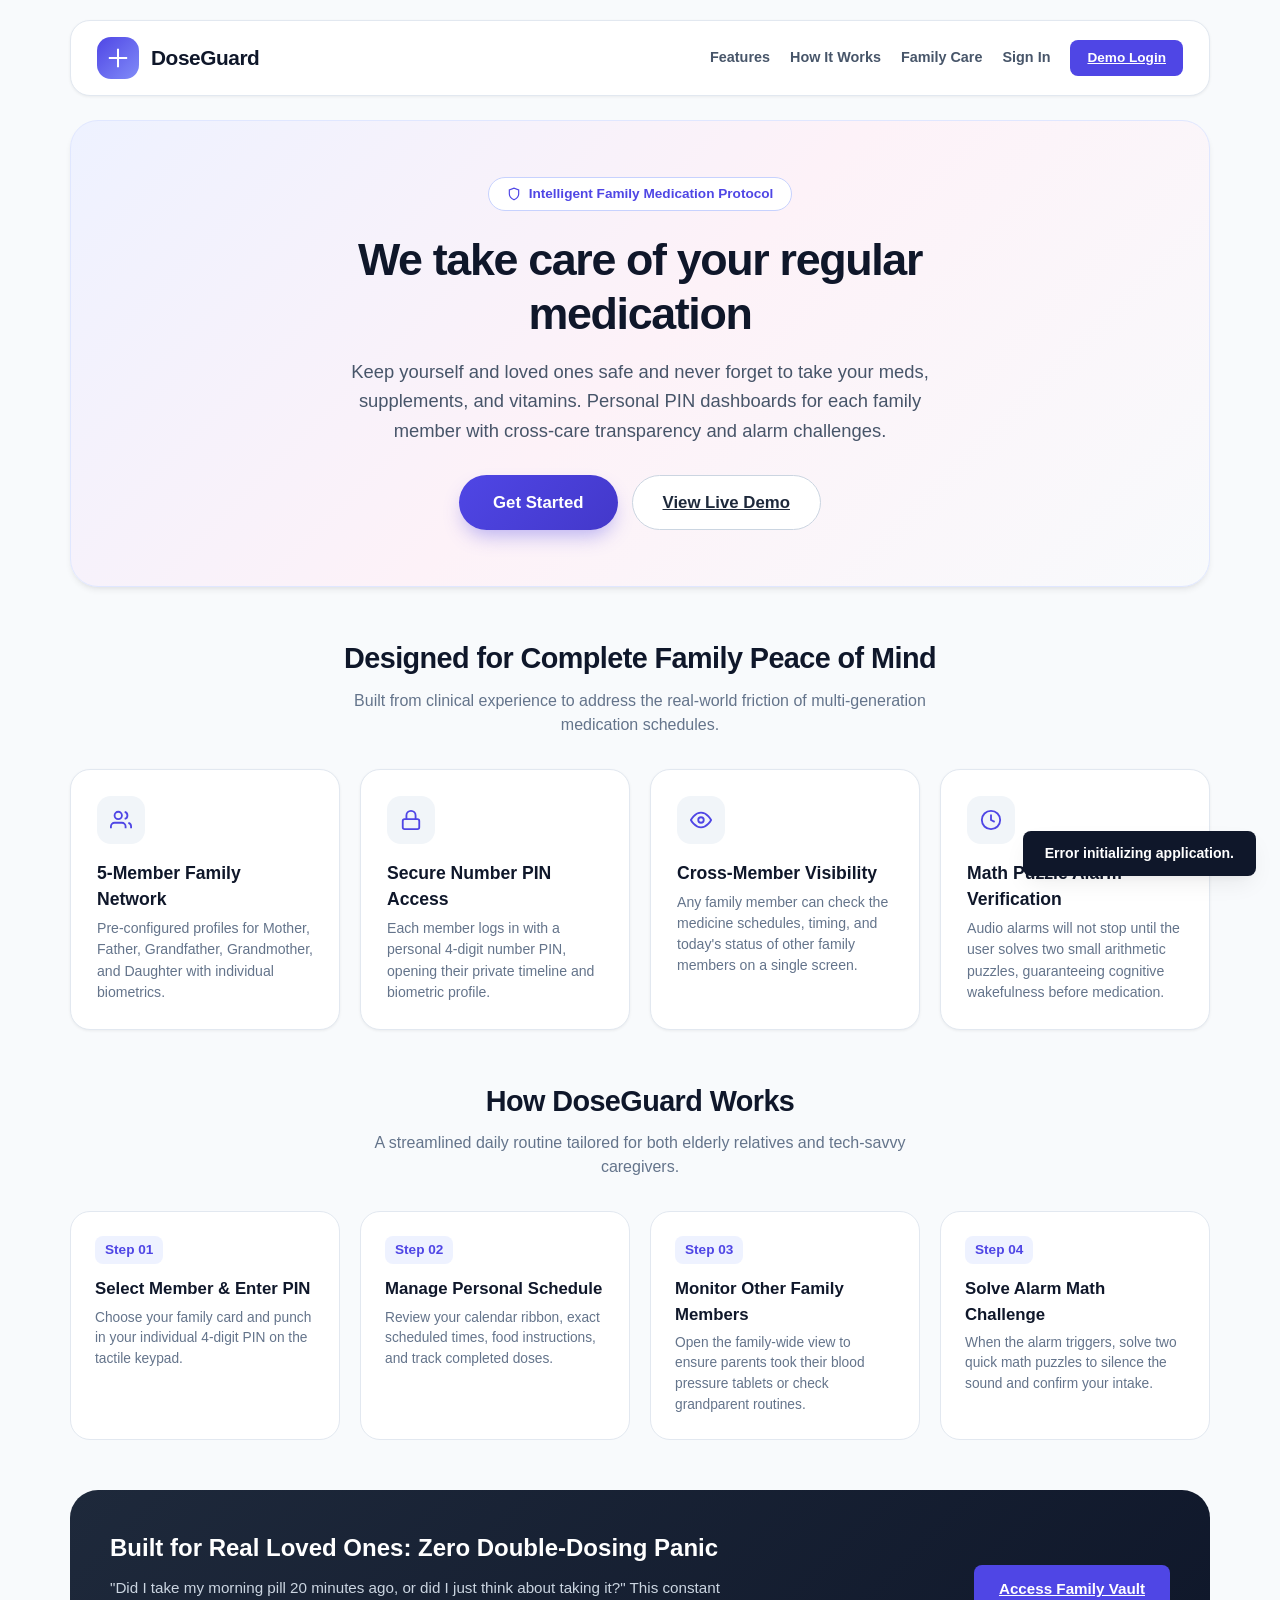
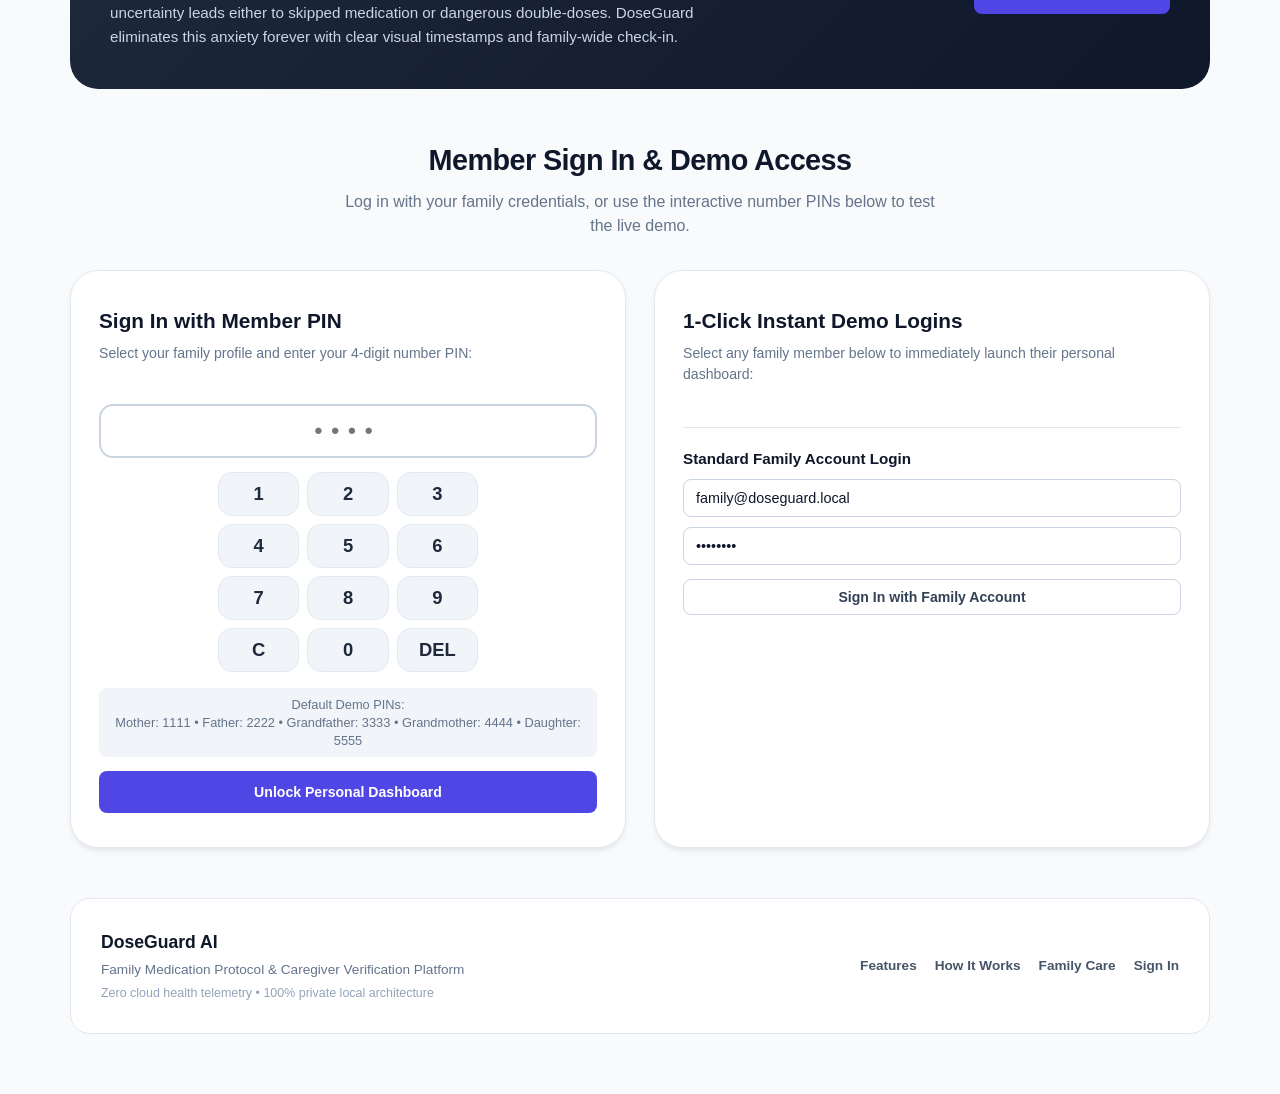
==== commit 220e50c4: "feat: add profile update functionality and enhance demo login experience - Implemented API call for " ====
--- a/templates/index.html
+++ b/templates/index.html
@@ -4,14 +4,14 @@
   <meta charset="UTF-8">
   <meta name="viewport" content="width=device-width, initial-scale=1.0">
   <title>DoseGuard AI - Family Medication Protocol</title>
-  <meta name="description" content="Public family medication protocol platform with individual PIN dashboards, cross-member visibility, and math alarm challenge.">
+  <meta name="description" content="Professional family medication protocol platform with individual PIN dashboards, biometrics tracking, cross-member visibility, and math alarm challenge.">
   <link rel="stylesheet" href="/static/css/styles.css">
 </head>
 <body>
 
   <div class="app-container">
 
-    <!-- Top Navigation Bar -->
+    <!-- Global Top Navigation Bar -->
     <header class="main-nav-bar">
       <div class="brand-block" id="brand-home-btn">
         <div class="brand-symbol">
@@ -24,27 +24,36 @@
         </div>
       </div>
 
-      <div class="nav-actions">
-        <!-- Logged in state info -->
-        <div id="user-nav-block" style="display: none; align-items: center; gap: 10px;">
-          <div class="user-session-badge">
-            <div class="user-session-avatar" id="nav-user-initials">AL</div>
-            <span id="nav-user-name">Alina</span>
-          </div>
-          <button class="btn btn-secondary" id="btn-logout-session" style="padding: 6px 14px; font-size: 0.82rem;">
-            Switch Member
-          </button>
-        </div>
+      <!-- Public Navigation Links -->
+      <nav class="public-nav-links" id="public-nav-links">
+        <a href="#section-features" class="public-nav-link">Features</a>
+        <a href="#section-how-it-works" class="public-nav-link">How It Works</a>
+        <a href="#section-story" class="public-nav-link">Family Care</a>
+        <a href="#section-login" class="public-nav-link">Sign In</a>
+        <a href="#section-login" class="btn btn-primary" style="padding: 7px 16px; font-size: 0.85rem;">
+          Demo Login
+        </a>
+      </nav>
+
+      <!-- Authenticated User Block -->
+      <div id="user-nav-block" style="display: none; align-items: center; gap: 12px;">
+        <div class="user-session-badge">
+          <div class="user-session-avatar" id="nav-user-initials">AL</div>
+          <span id="nav-user-name">Alina</span>
+        </div>
+        <button class="btn btn-secondary btn-logout-action" style="padding: 6px 14px; font-size: 0.82rem;">
+          Log Out
+        </button>
       </div>
     </header>
 
 
     <!-- ================================================================= -->
-    <!-- VIEW 1: PUBLIC LANDING & PIN LOGIN -->
+    <!-- VIEW 1: COMPLETE PUBLIC WEBSITE -->
     <!-- ================================================================= -->
     <div class="landing-view active" id="view-landing">
 
-      <!-- Hero Card Inspired by Onboarding Design -->
+      <!-- Section 1: Hero Banner Inspired by Reference Mockup -->
       <section class="landing-hero-card">
         <div class="landing-tagline">
           <svg width="14" height="14" fill="none" stroke="currentColor" stroke-width="2" viewBox="0 0 24 24">
@@ -56,106 +65,219 @@
         <h1 class="landing-hero-title">We take care of your regular medication</h1>
         <p class="landing-hero-sub">
           Keep yourself and loved ones safe and never forget to take your meds, supplements, and vitamins.
-          Individual PIN access for every family member with complete cross-care transparency.
+          Personal PIN dashboards for each family member with cross-care transparency and alarm challenges.
         </p>
 
-        <button class="landing-cta-btn" id="btn-landing-get-started">
-          Get Started
-        </button>
-      </section>
-
-      <!-- Key Capabilities Grid -->
-      <section class="landing-features-grid">
-        <div class="feature-box">
-          <div class="feature-icon-wrapper">
-            <svg width="22" height="22" fill="none" stroke="currentColor" stroke-width="2" viewBox="0 0 24 24">
-              <path d="M17 21v-2a4 4 0 0 0-4-4H5a4 4 0 0 0-4 4v2"></path>
-              <circle cx="9" cy="7" r="4"></circle>
-              <path d="M23 21v-2a4 4 0 0 0-3-3.87"></path>
-              <path d="M16 3.13a4 4 0 0 1 0 7.75"></path>
-            </svg>
-          </div>
-          <div class="feature-title">5-Member Family Network</div>
-          <div class="feature-desc">Dedicated profiles for Mother, Father, Grandfather, Grandmother, and Daughter.</div>
-        </div>
-
-        <div class="feature-box">
-          <div class="feature-icon-wrapper">
-            <svg width="22" height="22" fill="none" stroke="currentColor" stroke-width="2" viewBox="0 0 24 24">
-              <rect x="3" y="11" width="18" height="11" rx="2" ry="2"></rect>
-              <path d="M7 11V7a5 5 0 0 1 10 0v4"></path>
-            </svg>
-          </div>
-          <div class="feature-title">Secure Number PIN Access</div>
-          <div class="feature-desc">Each member logs into their personal timeline using an individual 4-digit PIN.</div>
-        </div>
-
-        <div class="feature-box">
-          <div class="feature-icon-wrapper">
-            <svg width="22" height="22" fill="none" stroke="currentColor" stroke-width="2" viewBox="0 0 24 24">
-              <path d="M1 12s4-8 11-8 11 8 11 8-4 8-11 8-11-8-11-8z"></path>
-              <circle cx="12" cy="12" r="3"></circle>
-            </svg>
-          </div>
-          <div class="feature-title">Cross-Member Visibility</div>
-          <div class="feature-desc">View the full medication schedule and adherence status of every other family member.</div>
-        </div>
-
-        <div class="feature-box">
-          <div class="feature-icon-wrapper">
-            <svg width="22" height="22" fill="none" stroke="currentColor" stroke-width="2" viewBox="0 0 24 24">
-              <circle cx="12" cy="12" r="10"></circle>
-              <polyline points="12 6 12 12 16 14"></polyline>
-            </svg>
-          </div>
-          <div class="feature-title">Math Puzzle Alarm Dismissal</div>
-          <div class="feature-desc">Alarms only dismiss after solving two math puzzles, guaranteeing wakefulness before medication.</div>
-        </div>
-      </section>
-
-      <!-- Member PIN Login Section -->
-      <section class="login-section-card" id="section-login">
-        <h2 class="login-header-title">Member Login</h2>
-        <p class="login-header-sub">Select your profile and enter your 4-digit number PIN to open your dashboard:</p>
-
-        <!-- Member Selector Cards -->
-        <div class="member-selection-grid" id="login-members-container">
-          <!-- Rendered dynamically by JavaScript -->
-        </div>
-
-        <!-- PIN Form -->
-        <form id="form-pin-login">
-          <div class="pin-display-wrapper">
-            <input type="password" id="input-member-pin" class="pin-input-field" maxlength="4" placeholder="••••" readonly required>
-          </div>
-
-          <!-- Onscreen Keypad -->
-          <div class="keypad-grid">
-            <button type="button" class="keypad-btn" data-val="1">1</button>
-            <button type="button" class="keypad-btn" data-val="2">2</button>
-            <button type="button" class="keypad-btn" data-val="3">3</button>
-            <button type="button" class="keypad-btn" data-val="4">4</button>
-            <button type="button" class="keypad-btn" data-val="5">5</button>
-            <button type="button" class="keypad-btn" data-val="6">6</button>
-            <button type="button" class="keypad-btn" data-val="7">7</button>
-            <button type="button" class="keypad-btn" data-val="8">8</button>
-            <button type="button" class="keypad-btn" data-val="9">9</button>
-            <button type="button" class="keypad-btn" data-val="C">C</button>
-            <button type="button" class="keypad-btn" data-val="0">0</button>
-            <button type="button" class="keypad-btn" data-val="DEL">DEL</button>
-          </div>
-
-          <div class="demo-pin-hint">
-            Default Demo PINs: Mother: 1111 • Father: 2222 • Grandfather: 3333 • Grandmother: 4444 • Daughter: 5555
-          </div>
-
-          <div id="pin-error-notice" style="color: var(--danger); font-size: 0.85rem; font-weight: 700; text-align: center; margin-bottom: 12px; display: none;"></div>
-
-          <button type="submit" class="btn btn-primary" style="width: 100%; padding: 12px; font-size: 1rem;">
-            Unlock Personal Dashboard
+        <div class="hero-cta-group">
+          <button class="landing-cta-btn" id="btn-landing-get-started">
+            Get Started
           </button>
-        </form>
-      </section>
+          <a href="#section-login" class="landing-demo-btn">
+            View Live Demo
+          </a>
+        </div>
+      </section>
+
+      <!-- Section 2: Core Platform Capabilities -->
+      <section id="section-features" style="padding-top: 10px;">
+        <div class="section-headline">
+          <h2 class="section-title">Designed for Complete Family Peace of Mind</h2>
+          <p class="section-sub">
+            Built from clinical experience to address the real-world friction of multi-generation medication schedules.
+          </p>
+        </div>
+
+        <div class="features-grid">
+          <div class="feature-box">
+            <div class="feature-icon-wrapper">
+              <svg width="22" height="22" fill="none" stroke="currentColor" stroke-width="2" viewBox="0 0 24 24">
+                <path d="M17 21v-2a4 4 0 0 0-4-4H5a4 4 0 0 0-4 4v2"></path>
+                <circle cx="9" cy="7" r="4"></circle>
+                <path d="M23 21v-2a4 4 0 0 0-3-3.87"></path>
+                <path d="M16 3.13a4 4 0 0 1 0 7.75"></path>
+              </svg>
+            </div>
+            <div class="feature-title">5-Member Family Network</div>
+            <div class="feature-desc">Pre-configured profiles for Mother, Father, Grandfather, Grandmother, and Daughter with individual biometrics.</div>
+          </div>
+
+          <div class="feature-box">
+            <div class="feature-icon-wrapper">
+              <svg width="22" height="22" fill="none" stroke="currentColor" stroke-width="2" viewBox="0 0 24 24">
+                <rect x="3" y="11" width="18" height="11" rx="2" ry="2"></rect>
+                <path d="M7 11V7a5 5 0 0 1 10 0v4"></path>
+              </svg>
+            </div>
+            <div class="feature-title">Secure Number PIN Access</div>
+            <div class="feature-desc">Each member logs in with a personal 4-digit number PIN, opening their private timeline and biometric profile.</div>
+          </div>
+
+          <div class="feature-box">
+            <div class="feature-icon-wrapper">
+              <svg width="22" height="22" fill="none" stroke="currentColor" stroke-width="2" viewBox="0 0 24 24">
+                <path d="M1 12s4-8 11-8 11 8 11 8-4 8-11 8-11-8-11-8z"></path>
+                <circle cx="12" cy="12" r="3"></circle>
+              </svg>
+            </div>
+            <div class="feature-title">Cross-Member Visibility</div>
+            <div class="feature-desc">Any family member can check the medicine schedules, timing, and today's status of other family members on a single screen.</div>
+          </div>
+
+          <div class="feature-box">
+            <div class="feature-icon-wrapper">
+              <svg width="22" height="22" fill="none" stroke="currentColor" stroke-width="2" viewBox="0 0 24 24">
+                <circle cx="12" cy="12" r="10"></circle>
+                <polyline points="12 6 12 12 16 14"></polyline>
+              </svg>
+            </div>
+            <div class="feature-title">Math Puzzle Alarm Verification</div>
+            <div class="feature-desc">Audio alarms will not stop until the user solves two small arithmetic puzzles, guaranteeing cognitive wakefulness before medication.</div>
+          </div>
+        </div>
+      </section>
+
+      <!-- Section 3: How It Works -->
+      <section id="section-how-it-works">
+        <div class="section-headline">
+          <h2 class="section-title">How DoseGuard Works</h2>
+          <p class="section-sub">A streamlined daily routine tailored for both elderly relatives and tech-savvy caregivers.</p>
+        </div>
+
+        <div class="steps-grid">
+          <div class="step-card">
+            <span class="step-number">Step 01</span>
+            <div class="step-title">Select Member &amp; Enter PIN</div>
+            <div class="step-desc">Choose your family card and punch in your individual 4-digit PIN on the tactile keypad.</div>
+          </div>
+
+          <div class="step-card">
+            <span class="step-number">Step 02</span>
+            <div class="step-title">Manage Personal Schedule</div>
+            <div class="step-desc">Review your calendar ribbon, exact scheduled times, food instructions, and track completed doses.</div>
+          </div>
+
+          <div class="step-card">
+            <span class="step-number">Step 03</span>
+            <div class="step-title">Monitor Other Family Members</div>
+            <div class="step-desc">Open the family-wide view to ensure parents took their blood pressure tablets or check grandparent routines.</div>
+          </div>
+
+          <div class="step-card">
+            <span class="step-number">Step 04</span>
+            <div class="step-title">Solve Alarm Math Challenge</div>
+            <div class="step-desc">When the alarm triggers, solve two quick math puzzles to silence the sound and confirm your intake.</div>
+          </div>
+        </div>
+      </section>
+
+      <!-- Section 4: Family Caregiver Story -->
+      <section id="section-story">
+        <div class="story-card">
+          <div class="story-content">
+            <h3 class="story-title">Built for Real Loved Ones: Zero Double-Dosing Panic</h3>
+            <p class="story-desc">
+              "Did I take my morning pill 20 minutes ago, or did I just think about taking it?" This constant uncertainty leads either to skipped medication or dangerous double-doses. DoseGuard eliminates this anxiety forever with clear visual timestamps and family-wide check-in.
+            </p>
+          </div>
+          <div>
+            <a href="#section-login" class="btn btn-primary" style="padding: 12px 24px; font-size: 0.95rem;">
+              Access Family Vault
+            </a>
+          </div>
+        </div>
+      </section>
+
+      <!-- Section 5: Public Login & Demo Section -->
+      <section id="section-login">
+        <div class="section-headline">
+          <h2 class="section-title">Member Sign In &amp; Demo Access</h2>
+          <p class="section-sub">Log in with your family credentials, or use the interactive number PINs below to test the live demo.</p>
+        </div>
+
+        <div class="public-login-section">
+
+          <!-- Column 1: Number PIN Sign-In (Demo Access) -->
+          <div class="login-card">
+            <div class="login-card-title">Sign In with Member PIN</div>
+            <div class="login-card-sub">Select your family profile and enter your 4-digit number PIN:</div>
+
+            <div class="member-selection-grid" id="login-members-container">
+              <!-- Rendered dynamically by JavaScript -->
+            </div>
+
+            <form id="form-pin-login">
+              <input type="password" id="input-member-pin" class="pin-input-field" maxlength="4" placeholder="••••" readonly required>
+
+              <div class="keypad-grid">
+                <button type="button" class="keypad-btn" data-val="1">1</button>
+                <button type="button" class="keypad-btn" data-val="2">2</button>
+                <button type="button" class="keypad-btn" data-val="3">3</button>
+                <button type="button" class="keypad-btn" data-val="4">4</button>
+                <button type="button" class="keypad-btn" data-val="5">5</button>
+                <button type="button" class="keypad-btn" data-val="6">6</button>
+                <button type="button" class="keypad-btn" data-val="7">7</button>
+                <button type="button" class="keypad-btn" data-val="8">8</button>
+                <button type="button" class="keypad-btn" data-val="9">9</button>
+                <button type="button" class="keypad-btn" data-val="C">C</button>
+                <button type="button" class="keypad-btn" data-val="0">0</button>
+                <button type="button" class="keypad-btn" data-val="DEL">DEL</button>
+              </div>
+
+              <div class="demo-pin-hint">
+                Default Demo PINs:<br>
+                Mother: 1111 • Father: 2222 • Grandfather: 3333 • Grandmother: 4444 • Daughter: 5555
+              </div>
+
+              <div id="pin-error-notice" style="color: var(--danger); font-size: 0.85rem; font-weight: 700; text-align: center; margin-bottom: 12px; display: none;"></div>
+
+              <button type="submit" class="btn btn-primary" style="width: 100%; padding: 12px;">
+                Unlock Personal Dashboard
+              </button>
+            </form>
+          </div>
+
+          <!-- Column 2: 1-Click Instant Demo Launchers -->
+          <div class="login-card">
+            <div class="login-card-title">1-Click Instant Demo Logins</div>
+            <div class="login-card-sub">Select any family member below to immediately launch their personal dashboard:</div>
+
+            <div class="demo-quick-buttons" id="quick-demo-buttons-container">
+              <!-- Rendered dynamically by JavaScript -->
+            </div>
+
+            <hr style="border: 0; border-top: 1px solid var(--slate-200); margin: 20px 0;">
+
+            <form id="form-account-login">
+              <div style="font-weight: 700; font-size: 0.95rem; color: var(--slate-900); margin-bottom: 8px;">Standard Family Account Login</div>
+              <div class="form-group" style="margin-bottom: 10px;">
+                <input type="text" class="form-input" placeholder="Family Account Username / Email" value="family@doseguard.local">
+              </div>
+              <div class="form-group" style="margin-bottom: 14px;">
+                <input type="password" class="form-input" placeholder="Password" value="••••••••">
+              </div>
+              <button type="submit" class="btn btn-secondary" style="width: 100%;">
+                Sign In with Family Account
+              </button>
+            </form>
+          </div>
+
+        </div>
+      </section>
+
+      <!-- Public Website Footer -->
+      <footer class="site-footer">
+        <div>
+          <div style="font-weight: 800; color: var(--slate-900); font-size: 1.1rem; margin-bottom: 4px;">DoseGuard AI</div>
+          <div>Family Medication Protocol &amp; Caregiver Verification Platform</div>
+          <div style="font-size: 0.78rem; color: var(--slate-400); margin-top: 4px;">Zero cloud health telemetry • 100% private local architecture</div>
+        </div>
+        <div class="footer-links">
+          <a href="#section-features" class="footer-link">Features</a>
+          <a href="#section-how-it-works" class="footer-link">How It Works</a>
+          <a href="#section-story" class="footer-link">Family Care</a>
+          <a href="#section-login" class="footer-link">Sign In</a>
+        </div>
+      </footer>
 
     </div>
 
@@ -165,7 +287,7 @@
     <!-- ================================================================= -->
     <div class="dashboard-view" id="view-dashboard">
 
-      <!-- Hero Greeting Banner (Styled like right mobile mockup) -->
+      <!-- Top Hero Greeting Banner (Styled like right mobile mockup) -->
       <section class="member-greeting-banner">
         <div class="greeting-row">
           <div class="greeting-user-info">
@@ -175,13 +297,10 @@
               <div class="greeting-text-name" id="banner-member-name">Hello Alina</div>
             </div>
           </div>
-          <div>
-            <svg width="24" height="24" fill="none" stroke="currentColor" stroke-width="2" viewBox="0 0 24 24">
-              <rect x="3" y="4" width="18" height="18" rx="2" ry="2"></rect>
-              <line x1="16" y1="2" x2="16" y2="6"></line>
-              <line x1="8" y1="2" x2="8" y2="6"></line>
-              <line x1="3" y1="10" x2="21" y2="10"></line>
-            </svg>
+          <div style="display: flex; align-items: center; gap: 10px;">
+            <button class="btn btn-secondary btn-logout-action" style="background: rgba(255,255,255,0.25); border-color: rgba(255,255,255,0.4); color: #ffffff; padding: 6px 14px; font-size: 0.82rem;">
+              Log Out
+            </button>
           </div>
         </div>
 
@@ -189,6 +308,41 @@
           <div class="schedule-action-title">CREATE NEW SCHEDULE</div>
           <button class="btn-start-schedule" id="btn-start-schedule">
             Start
+          </button>
+        </div>
+      </section>
+
+      <!-- Member Biometric Profile Information Card -->
+      <section class="profile-biometrics-card">
+        <div class="biometrics-grid">
+          <div class="bio-item">
+            <span class="bio-label">Age</span>
+            <span class="bio-val" id="bio-val-age">24 years</span>
+          </div>
+          <div class="bio-item">
+            <span class="bio-label">Weight</span>
+            <span class="bio-val" id="bio-val-weight">56 kg</span>
+          </div>
+          <div class="bio-item">
+            <span class="bio-label">Height</span>
+            <span class="bio-val" id="bio-val-height">165 cm</span>
+          </div>
+          <div class="bio-item">
+            <span class="bio-label">Blood Group</span>
+            <span class="bio-val" id="bio-val-blood">O+</span>
+          </div>
+          <div class="bio-item">
+            <span class="bio-label">Physician</span>
+            <span class="bio-val" id="bio-val-doctor">Dr. Lisa (Wellness)</span>
+          </div>
+        </div>
+
+        <div class="bio-actions">
+          <button class="btn btn-secondary" id="btn-edit-profile-open" style="padding: 7px 14px; font-size: 0.82rem;">
+            Edit Profile
+          </button>
+          <button class="btn btn-outline-danger btn-logout-action" style="padding: 7px 14px; font-size: 0.82rem;">
+            Log Out
           </button>
         </div>
       </section>
@@ -262,7 +416,7 @@
         <div style="margin-bottom: 20px;">
           <h3 style="font-size: 1.2rem; font-weight: 800; color: var(--slate-900);">Family-Wide Medication Transparency</h3>
           <p style="font-size: 0.88rem; color: var(--slate-500);">
-            Inspect medications, timing, and today's status across all 5 members of the family:
+            Inspect medications, biometrics, schedules, and today's status across all 5 members of the family:
           </p>
         </div>
 
@@ -410,11 +564,51 @@
       </div>
     </div>
 
-    <!-- Footer -->
-    <footer class="site-footer">
-      <div>DoseGuard AI • Built for Family Care and Adherence Verification</div>
-      <div style="margin-top: 4px;">Open-Source AI Foundation • Pure Python &amp; Web Standards • Zero Cloud Data Retention</div>
-    </footer>
+
+    <!-- ================================================================= -->
+    <!-- MODAL: EDIT MEMBER PROFILE BIOMETRICS -->
+    <!-- ================================================================= -->
+    <div class="modal-overlay" id="modal-edit-profile">
+      <div class="modal-box">
+        <div class="modal-header">
+          <h3 class="modal-title">Update Biometric Profile Information</h3>
+          <button class="modal-close-btn">&times;</button>
+        </div>
+        <form id="form-edit-profile">
+          <div style="display: grid; grid-template-columns: 1fr 1fr; gap: 12px;">
+            <div class="form-group">
+              <label class="form-label" for="input-edit-age">Age (Years)</label>
+              <input type="number" id="input-edit-age" class="form-input" min="1" max="120" required>
+            </div>
+            <div class="form-group">
+              <label class="form-label" for="input-edit-blood">Blood Group</label>
+              <input type="text" id="input-edit-blood" class="form-input" placeholder="e.g. O+, A+, B+" required>
+            </div>
+          </div>
+
+          <div style="display: grid; grid-template-columns: 1fr 1fr; gap: 12px;">
+            <div class="form-group">
+              <label class="form-label" for="input-edit-weight">Weight</label>
+              <input type="text" id="input-edit-weight" class="form-input" placeholder="e.g. 62 kg" required>
+            </div>
+            <div class="form-group">
+              <label class="form-label" for="input-edit-height">Height</label>
+              <input type="text" id="input-edit-height" class="form-input" placeholder="e.g. 165 cm" required>
+            </div>
+          </div>
+
+          <div class="form-group">
+            <label class="form-label" for="input-edit-notes">Clinical Conditions &amp; Notes</label>
+            <textarea id="input-edit-notes" class="form-textarea" style="min-height: 80px;" placeholder="Clinical protocols and conditions..."></textarea>
+          </div>
+
+          <div style="display: flex; justify-content: flex-end; gap: 10px; margin-top: 20px;">
+            <button type="button" class="btn btn-secondary modal-cancel-btn">Cancel</button>
+            <button type="submit" class="btn btn-primary">Save Profile Changes</button>
+          </div>
+        </form>
+      </div>
+    </div>
 
   </div>
 
--- a/static/css/styles.css
+++ b/static/css/styles.css
@@ -1,6 +1,6 @@
 /*
   DoseGuard AI - Professional Clinical Design System
-  Inspired by modern health apps with accessible cards and responsive mobile/desktop layouts.
+  Optimized for accessible elder care, public presentation, and mobile/desktop responsiveness.
   Strictly no emojis. Clean typography and SVG indicators.
 */
 
@@ -10,9 +10,8 @@
   --primary-light: #eef2ff;
   --primary-border: #c7d2fe;
 
-  --accent-pink: #ec4899;
-  --accent-pink-light: #fdf2f8;
-  --accent-coral: #f97316;
+  --accent-rose: #f43f5e;
+  --accent-rose-light: #ffe4e6;
   
   --success: #059669;
   --success-light: #ecfdf5;
@@ -46,7 +45,6 @@
   --shadow-sm: 0 1px 3px 0 rgb(0 0 0 / 0.06);
   --shadow-md: 0 4px 6px -1px rgb(0 0 0 / 0.07), 0 2px 4px -2px rgb(0 0 0 / 0.05);
   --shadow-lg: 0 10px 25px -5px rgb(0 0 0 / 0.08), 0 8px 10px -6px rgb(0 0 0 / 0.04);
-  --shadow-float: 0 20px 30px -10px rgba(79, 70, 229, 0.15);
 }
 
 * {
@@ -57,31 +55,33 @@
 
 body {
   font-family: -apple-system, BlinkMacSystemFont, "Segoe UI", Roboto, "Helvetica Neue", Arial, sans-serif;
-  background-color: #f6f8fc;
+  background-color: #f8fafc;
   color: var(--slate-800);
   line-height: 1.5;
   font-size: 15px;
   -webkit-font-smoothing: antialiased;
 }
 
-/* App Container */
+/* Container */
 .app-container {
-  max-width: 1140px;
+  max-width: 1180px;
   margin: 0 auto;
   padding: 20px 20px 60px 20px;
 }
 
-/* Navigation Header */
+/* Global Top Navigation */
 .main-nav-bar {
   display: flex;
   justify-content: space-between;
   align-items: center;
-  padding: 14px 24px;
+  padding: 16px 26px;
   background: #ffffff;
   border: 1px solid var(--slate-200);
   border-radius: var(--radius-lg);
   box-shadow: var(--shadow-sm);
   margin-bottom: 24px;
+  flex-wrap: wrap;
+  gap: 16px;
 }
 
 .brand-block {
@@ -92,8 +92,8 @@
 }
 
 .brand-symbol {
-  width: 40px;
-  height: 40px;
+  width: 42px;
+  height: 42px;
   border-radius: var(--radius-md);
   background: linear-gradient(135deg, var(--primary) 0%, #818cf8 100%);
   color: #ffffff;
@@ -103,16 +103,28 @@
 }
 
 .brand-text-name {
-  font-size: 1.25rem;
+  font-size: 1.3rem;
   font-weight: 800;
   color: var(--slate-900);
   letter-spacing: -0.02em;
 }
 
-.nav-actions {
-  display: flex;
-  align-items: center;
-  gap: 12px;
+.public-nav-links {
+  display: flex;
+  align-items: center;
+  gap: 20px;
+}
+
+.public-nav-link {
+  font-size: 0.9rem;
+  font-weight: 600;
+  color: var(--slate-600);
+  text-decoration: none;
+  transition: color 0.15s ease;
+}
+
+.public-nav-link:hover {
+  color: var(--primary);
 }
 
 .user-session-badge {
@@ -129,20 +141,20 @@
 }
 
 .user-session-avatar {
-  width: 26px;
-  height: 26px;
+  width: 28px;
+  height: 28px;
   border-radius: var(--radius-full);
   background: var(--primary);
   color: #ffffff;
   font-size: 0.75rem;
-  font-weight: 700;
+  font-weight: 800;
   display: flex;
   align-items: center;
   justify-content: center;
 }
 
 /* ========================================================================= */
-/* PUBLIC LANDING VIEW */
+/* PUBLIC WEBSITE SECTIONS */
 /* ========================================================================= */
 .landing-view {
   display: none;
@@ -152,6 +164,7 @@
   display: block;
 }
 
+/* Public Hero */
 .landing-hero-card {
   background: linear-gradient(135deg, #eef2ff 0%, #fdf2f8 50%, #f8fafc 100%);
   border: 1px solid #e0e7ff;
@@ -159,7 +172,7 @@
   padding: 56px 40px;
   text-align: center;
   box-shadow: var(--shadow-md);
-  margin-bottom: 32px;
+  margin-bottom: 40px;
 }
 
 .landing-tagline {
@@ -167,23 +180,23 @@
   align-items: center;
   gap: 8px;
   background: #ffffff;
-  padding: 6px 16px;
+  padding: 6px 18px;
   border-radius: var(--radius-full);
   font-size: 0.85rem;
   font-weight: 700;
   color: var(--primary);
   border: 1px solid var(--primary-border);
-  margin-bottom: 20px;
+  margin-bottom: 22px;
 }
 
 .landing-hero-title {
-  font-size: 2.6rem;
+  font-size: 2.8rem;
   font-weight: 800;
   color: var(--slate-900);
   line-height: 1.2;
   letter-spacing: -0.03em;
   margin-bottom: 16px;
-  max-width: 680px;
+  max-width: 720px;
   margin-left: auto;
   margin-right: auto;
 }
@@ -191,11 +204,18 @@
 .landing-hero-sub {
   font-size: 1.15rem;
   color: var(--slate-600);
-  max-width: 580px;
+  max-width: 620px;
   margin-left: auto;
   margin-right: auto;
-  margin-bottom: 28px;
+  margin-bottom: 30px;
   line-height: 1.6;
+}
+
+.hero-cta-group {
+  display: flex;
+  justify-content: center;
+  gap: 14px;
+  flex-wrap: wrap;
 }
 
 .landing-cta-btn {
@@ -216,24 +236,63 @@
   box-shadow: 0 14px 24px -5px rgba(79, 70, 229, 0.5);
 }
 
-.landing-features-grid {
+.landing-demo-btn {
+  background: #ffffff;
+  color: var(--slate-800);
+  font-size: 1.05rem;
+  font-weight: 700;
+  padding: 14px 30px;
+  border-radius: var(--radius-full);
+  border: 1.5px solid var(--slate-300);
+  cursor: pointer;
+  transition: background 0.15s ease;
+}
+
+.landing-demo-btn:hover {
+  background: var(--slate-50);
+  border-color: var(--slate-400);
+}
+
+/* Section Header */
+.section-headline {
+  text-align: center;
+  margin-bottom: 32px;
+}
+
+.section-title {
+  font-size: 1.8rem;
+  font-weight: 800;
+  color: var(--slate-900);
+  letter-spacing: -0.02em;
+  margin-bottom: 8px;
+}
+
+.section-sub {
+  font-size: 1rem;
+  color: var(--slate-500);
+  max-width: 600px;
+  margin: 0 auto;
+}
+
+/* Features Grid */
+.features-grid {
   display: grid;
-  grid-template-columns: repeat(auto-fit, minmax(240px, 1fr));
-  gap: 18px;
-  margin-bottom: 40px;
+  grid-template-columns: repeat(auto-fit, minmax(250px, 1fr));
+  gap: 20px;
+  margin-bottom: 50px;
 }
 
 .feature-box {
   background: #ffffff;
   border: 1px solid var(--slate-200);
   border-radius: var(--radius-lg);
-  padding: 24px;
+  padding: 26px;
   box-shadow: var(--shadow-sm);
 }
 
 .feature-icon-wrapper {
-  width: 44px;
-  height: 44px;
+  width: 48px;
+  height: 48px;
   border-radius: var(--radius-md);
   background: var(--slate-100);
   color: var(--primary);
@@ -244,7 +303,7 @@
 }
 
 .feature-title {
-  font-size: 1.05rem;
+  font-size: 1.1rem;
   font-weight: 700;
   color: var(--slate-900);
   margin-bottom: 6px;
@@ -256,45 +315,116 @@
   line-height: 1.5;
 }
 
-/* ========================================================================= */
-/* PIN LOGIN FORM MODAL / CARD */
-/* ========================================================================= */
-.login-section-card {
+/* How It Works Steps */
+.steps-grid {
+  display: grid;
+  grid-template-columns: repeat(auto-fit, minmax(240px, 1fr));
+  gap: 20px;
+  margin-bottom: 50px;
+}
+
+.step-card {
+  background: #ffffff;
+  border: 1px solid var(--slate-200);
+  border-radius: var(--radius-lg);
+  padding: 24px;
+  position: relative;
+}
+
+.step-number {
+  font-size: 0.85rem;
+  font-weight: 800;
+  color: var(--primary);
+  background: var(--primary-light);
+  padding: 4px 10px;
+  border-radius: var(--radius-sm);
+  display: inline-block;
+  margin-bottom: 12px;
+}
+
+.step-title {
+  font-size: 1.05rem;
+  font-weight: 700;
+  color: var(--slate-900);
+  margin-bottom: 6px;
+}
+
+.step-desc {
+  font-size: 0.86rem;
+  color: var(--slate-500);
+}
+
+/* Caregiver Callout Card */
+.story-card {
+  background: linear-gradient(135deg, #1e293b 0%, #0f172a 100%);
+  color: #ffffff;
+  border-radius: var(--radius-xl);
+  padding: 40px;
+  margin-bottom: 50px;
+  display: flex;
+  justify-content: space-between;
+  align-items: center;
+  flex-wrap: wrap;
+  gap: 24px;
+}
+
+.story-content {
+  max-width: 650px;
+}
+
+.story-title {
+  font-size: 1.5rem;
+  font-weight: 800;
+  margin-bottom: 10px;
+}
+
+.story-desc {
+  font-size: 0.95rem;
+  color: var(--slate-300);
+  line-height: 1.6;
+}
+
+/* Public Login Section Container */
+.public-login-section {
+  display: grid;
+  grid-template-columns: repeat(auto-fit, minmax(340px, 1fr));
+  gap: 28px;
+  margin-bottom: 50px;
+}
+
+.login-card {
   background: #ffffff;
   border: 1px solid var(--slate-200);
   border-radius: var(--radius-xl);
-  padding: 36px 30px;
-  max-width: 520px;
-  margin: 0 auto;
-  box-shadow: var(--shadow-lg);
-}
-
-.login-header-title {
-  font-size: 1.4rem;
-  font-weight: 800;
-  color: var(--slate-900);
-  text-align: center;
+  padding: 34px 28px;
+  box-shadow: var(--shadow-md);
+}
+
+.login-card-title {
+  font-size: 1.3rem;
+  font-weight: 800;
+  color: var(--slate-900);
   margin-bottom: 6px;
 }
 
-.login-header-sub {
-  font-size: 0.9rem;
+.login-card-sub {
+  font-size: 0.88rem;
   color: var(--slate-500);
-  text-align: center;
-  margin-bottom: 24px;
-}
-
+  margin-bottom: 22px;
+}
+
+/* PIN Member Selection */
 .member-selection-grid {
   display: grid;
-  grid-template-columns: repeat(auto-fill, minmax(90px, 1fr));
-  gap: 10px;
-  margin-bottom: 22px;
+  grid-template-columns: repeat(auto-fill, minmax(80px, 1fr));
+  gap: 8px;
+  margin-bottom: 18px;
 }
 
 .member-select-card {
   border: 2px solid var(--slate-200);
   border-radius: var(--radius-md);
-  padding: 12px 8px;
+  padding: 10px 6px;
   text-align: center;
   cursor: pointer;
   background: #ffffff;
@@ -303,7 +433,6 @@
 
 .member-select-card:hover {
   border-color: var(--primary);
-  background: var(--slate-50);
 }
 
 .member-select-card.active {
@@ -312,17 +441,17 @@
 }
 
 .member-select-avatar {
-  width: 38px;
-  height: 38px;
+  width: 34px;
+  height: 34px;
   border-radius: var(--radius-full);
   background: var(--slate-100);
   color: var(--slate-700);
   font-weight: 800;
-  font-size: 0.85rem;
+  font-size: 0.8rem;
   display: flex;
   align-items: center;
   justify-content: center;
-  margin: 0 auto 6px auto;
+  margin: 0 auto 4px auto;
 }
 
 .member-select-card.active .member-select-avatar {
@@ -331,24 +460,20 @@
 }
 
 .member-select-name {
-  font-size: 0.85rem;
+  font-size: 0.82rem;
   font-weight: 700;
   color: var(--slate-900);
 }
 
 .member-select-role {
-  font-size: 0.72rem;
+  font-size: 0.7rem;
   color: var(--slate-500);
-}
-
-.pin-display-wrapper {
-  margin-bottom: 18px;
 }
 
 .pin-input-field {
   width: 100%;
-  padding: 14px;
-  font-size: 1.5rem;
+  padding: 12px;
+  font-size: 1.4rem;
   letter-spacing: 0.4em;
   text-align: center;
   font-weight: 800;
@@ -356,28 +481,27 @@
   border: 2px solid var(--slate-300);
   border-radius: var(--radius-md);
   outline: none;
-  transition: border-color 0.15s ease;
+  margin-bottom: 14px;
 }
 
 .pin-input-field:focus {
   border-color: var(--primary);
-  box-shadow: 0 0 0 3px var(--primary-light);
 }
 
 .keypad-grid {
   display: grid;
   grid-template-columns: repeat(3, 1fr);
   gap: 8px;
-  max-width: 280px;
-  margin: 0 auto 18px auto;
+  max-width: 260px;
+  margin: 0 auto 16px auto;
 }
 
 .keypad-btn {
   background: var(--slate-100);
   border: 1px solid var(--slate-200);
   border-radius: var(--radius-md);
-  padding: 12px 0;
-  font-size: 1.25rem;
+  padding: 10px 0;
+  font-size: 1.15rem;
   font-weight: 700;
   color: var(--slate-800);
   cursor: pointer;
@@ -386,11 +510,6 @@
 
 .keypad-btn:hover {
   background: var(--slate-200);
-}
-
-.keypad-btn:active {
-  background: var(--primary-light);
-  color: var(--primary);
 }
 
 .demo-pin-hint {
@@ -399,8 +518,55 @@
   text-align: center;
   background: var(--slate-100);
   border-radius: var(--radius-sm);
-  padding: 6px 10px;
-  margin-bottom: 16px;
+  padding: 8px 10px;
+  margin-bottom: 14px;
+  line-height: 1.4;
+}
+
+/* Quick 1-Click Demo Buttons */
+.demo-quick-buttons {
+  display: flex;
+  flex-direction: column;
+  gap: 8px;
+}
+
+.btn-demo-quick {
+  background: var(--slate-50);
+  border: 1.5px solid var(--slate-200);
+  border-radius: var(--radius-md);
+  padding: 12px 16px;
+  display: flex;
+  justify-content: space-between;
+  align-items: center;
+  cursor: pointer;
+  transition: all 0.15s ease;
+  text-align: left;
+}
+
+.btn-demo-quick:hover {
+  border-color: var(--primary);
+  background: var(--primary-light);
+}
+
+.demo-quick-name {
+  font-size: 0.92rem;
+  font-weight: 700;
+  color: var(--slate-900);
+}
+
+.demo-quick-role {
+  font-size: 0.78rem;
+  color: var(--slate-500);
+}
+
+.demo-quick-pin {
+  font-size: 0.8rem;
+  font-weight: 800;
+  color: var(--primary);
+  background: #ffffff;
+  padding: 4px 8px;
+  border-radius: var(--radius-sm);
+  border: 1px solid var(--slate-200);
 }
 
 /* ========================================================================= */
@@ -414,16 +580,14 @@
   display: block;
 }
 
-/* Top Hero Greeting Card */
+/* Top Hero Greeting Banner */
 .member-greeting-banner {
   background: linear-gradient(135deg, #f43f5e 0%, #fb7185 50%, #fbcfe8 100%);
   border-radius: var(--radius-xl);
   padding: 26px 30px;
   color: #ffffff;
-  margin-bottom: 24px;
+  margin-bottom: 22px;
   box-shadow: 0 10px 25px -5px rgba(244, 63, 94, 0.35);
-  position: relative;
-  overflow: hidden;
 }
 
 .greeting-row {
@@ -498,6 +662,54 @@
   transform: scale(1.04);
 }
 
+/* Profile Biometric Info Card */
+.profile-biometrics-card {
+  background: #ffffff;
+  border: 1.5px solid var(--slate-200);
+  border-radius: var(--radius-lg);
+  padding: 20px 24px;
+  margin-bottom: 22px;
+  box-shadow: var(--shadow-sm);
+  display: flex;
+  justify-content: space-between;
+  align-items: center;
+  flex-wrap: wrap;
+  gap: 18px;
+}
+
+.biometrics-grid {
+  display: flex;
+  align-items: center;
+  gap: 24px;
+  flex-wrap: wrap;
+}
+
+.bio-item {
+  display: flex;
+  flex-direction: column;
+}
+
+.bio-label {
+  font-size: 0.75rem;
+  font-weight: 700;
+  text-transform: uppercase;
+  color: var(--slate-400);
+  letter-spacing: 0.04em;
+  margin-bottom: 2px;
+}
+
+.bio-val {
+  font-size: 1.05rem;
+  font-weight: 800;
+  color: var(--slate-800);
+}
+
+.bio-actions {
+  display: flex;
+  align-items: center;
+  gap: 10px;
+}
+
 /* Calendar Days Ribbon */
 .calendar-ribbon {
   background: #ffffff;
@@ -545,7 +757,7 @@
   box-shadow: 0 4px 10px rgba(79, 70, 229, 0.35);
 }
 
-/* Navigation Tabs */
+/* Dashboard Navigation Tabs */
 .dashboard-nav-tabs {
   display: flex;
   gap: 8px;
@@ -675,9 +887,7 @@
   white-space: nowrap;
 }
 
-/* ========================================================================= */
-/* ALL FAMILY MEMBERS MEDICATION PAGE */
-/* ========================================================================= */
+/* All Family Members Grid */
 .all-family-grid {
   display: grid;
   grid-template-columns: repeat(auto-fit, minmax(320px, 1fr));
@@ -802,13 +1012,6 @@
   box-shadow: 0 25px 50px -12px rgba(225, 29, 72, 0.4);
   text-align: center;
   border-top: 8px solid #e11d48;
-  animation: pulse-border 1.5s infinite;
-}
-
-@keyframes pulse-border {
-  0% { transform: scale(1); }
-  50% { transform: scale(1.02); }
-  100% { transform: scale(1); }
 }
 
 .alarm-bell-icon {
@@ -891,9 +1094,7 @@
   background: #be123c;
 }
 
-/* ========================================================================= */
-/* BUTTONS & MODALS */
-/* ========================================================================= */
+/* Buttons */
 .btn {
   display: inline-flex;
   align-items: center;
@@ -939,7 +1140,7 @@
   background: var(--danger-light);
 }
 
-/* Standard Modal Overlay */
+/* Modals */
 .modal-overlay {
   display: none;
   position: fixed;
@@ -1038,12 +1239,33 @@
   z-index: 10000;
 }
 
-/* Footer */
+/* Global Footer */
 .site-footer {
-  text-align: center;
-  font-size: 0.82rem;
+  background: #ffffff;
+  border: 1px solid var(--slate-200);
+  border-radius: var(--radius-lg);
+  padding: 30px;
+  margin-top: 50px;
+  display: flex;
+  justify-content: space-between;
+  align-items: center;
+  flex-wrap: wrap;
+  gap: 20px;
+  font-size: 0.85rem;
   color: var(--slate-500);
-  margin-top: 50px;
-  padding-top: 20px;
-  border-top: 1px solid var(--slate-200);
-}
+}
+
+.footer-links {
+  display: flex;
+  gap: 18px;
+}
+
+.footer-link {
+  color: var(--slate-600);
+  text-decoration: none;
+  font-weight: 600;
+}
+
+.footer-link:hover {
+  color: var(--primary);
+}
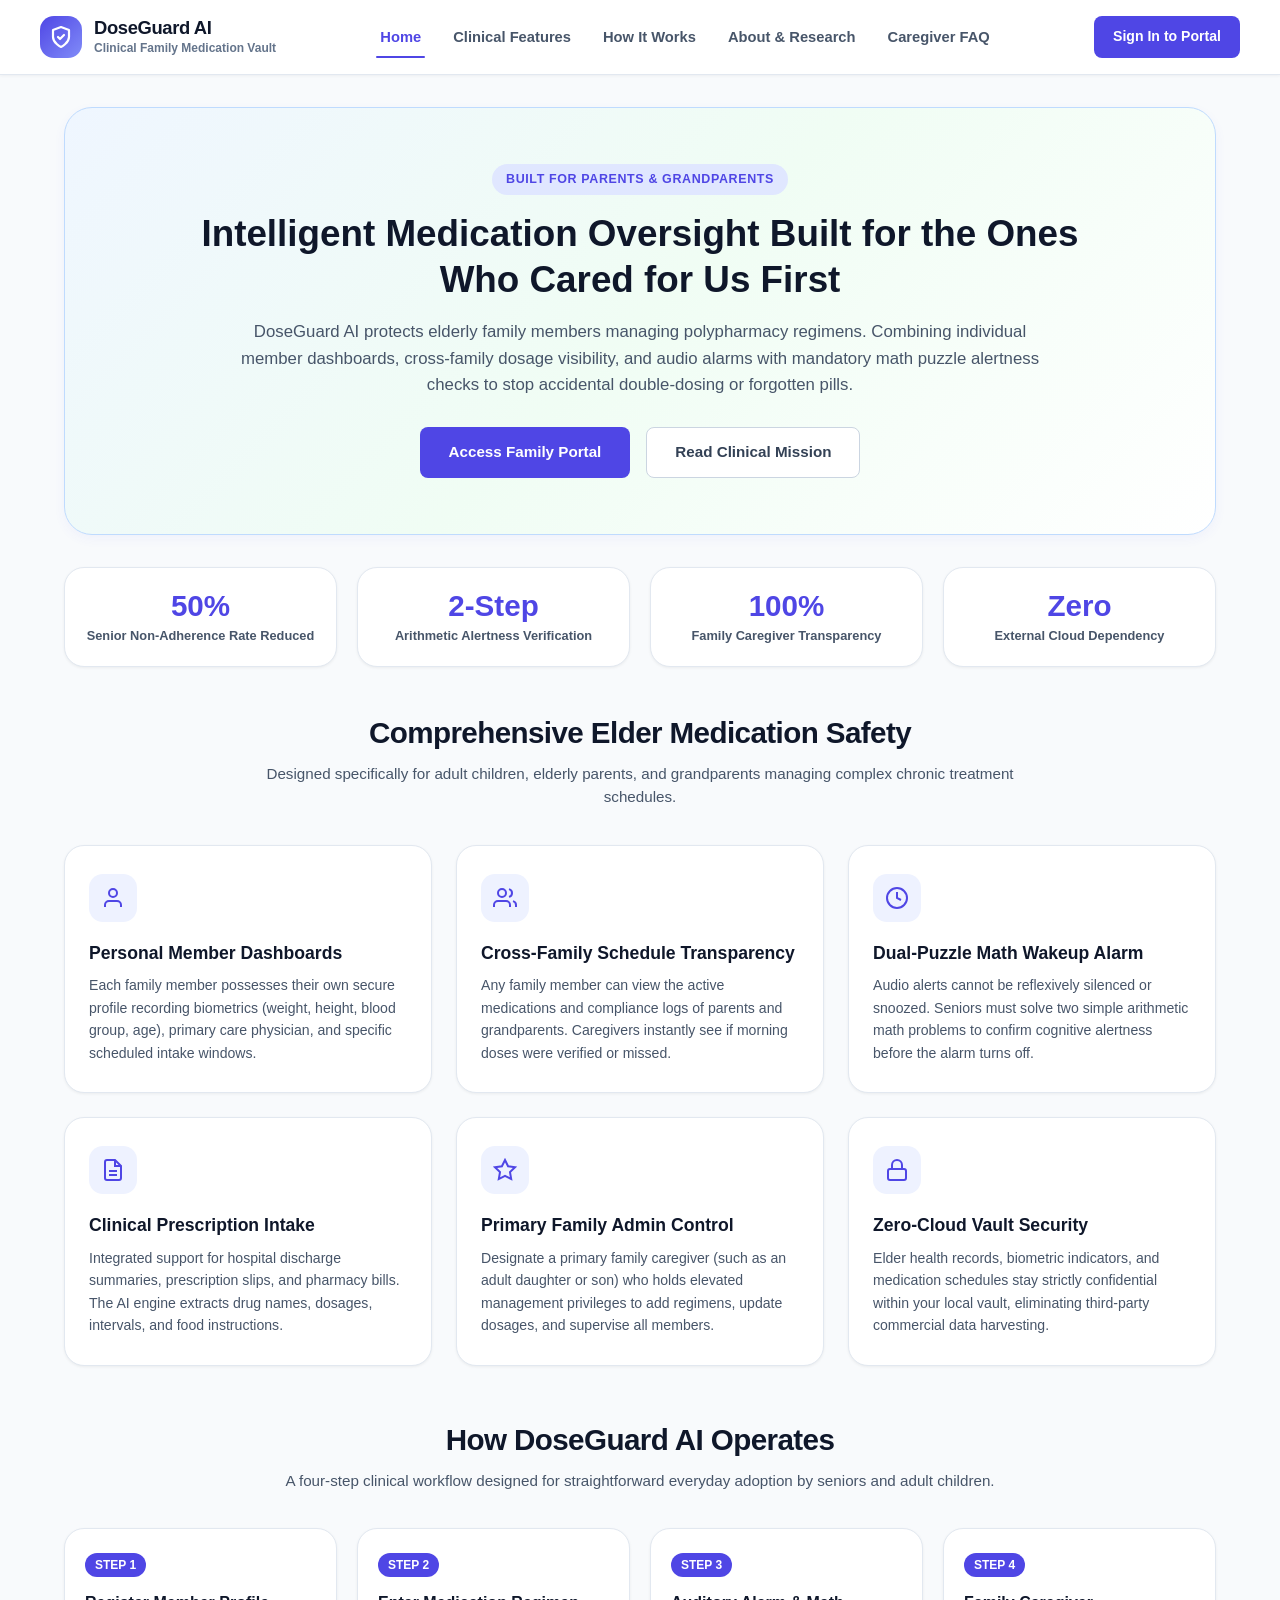
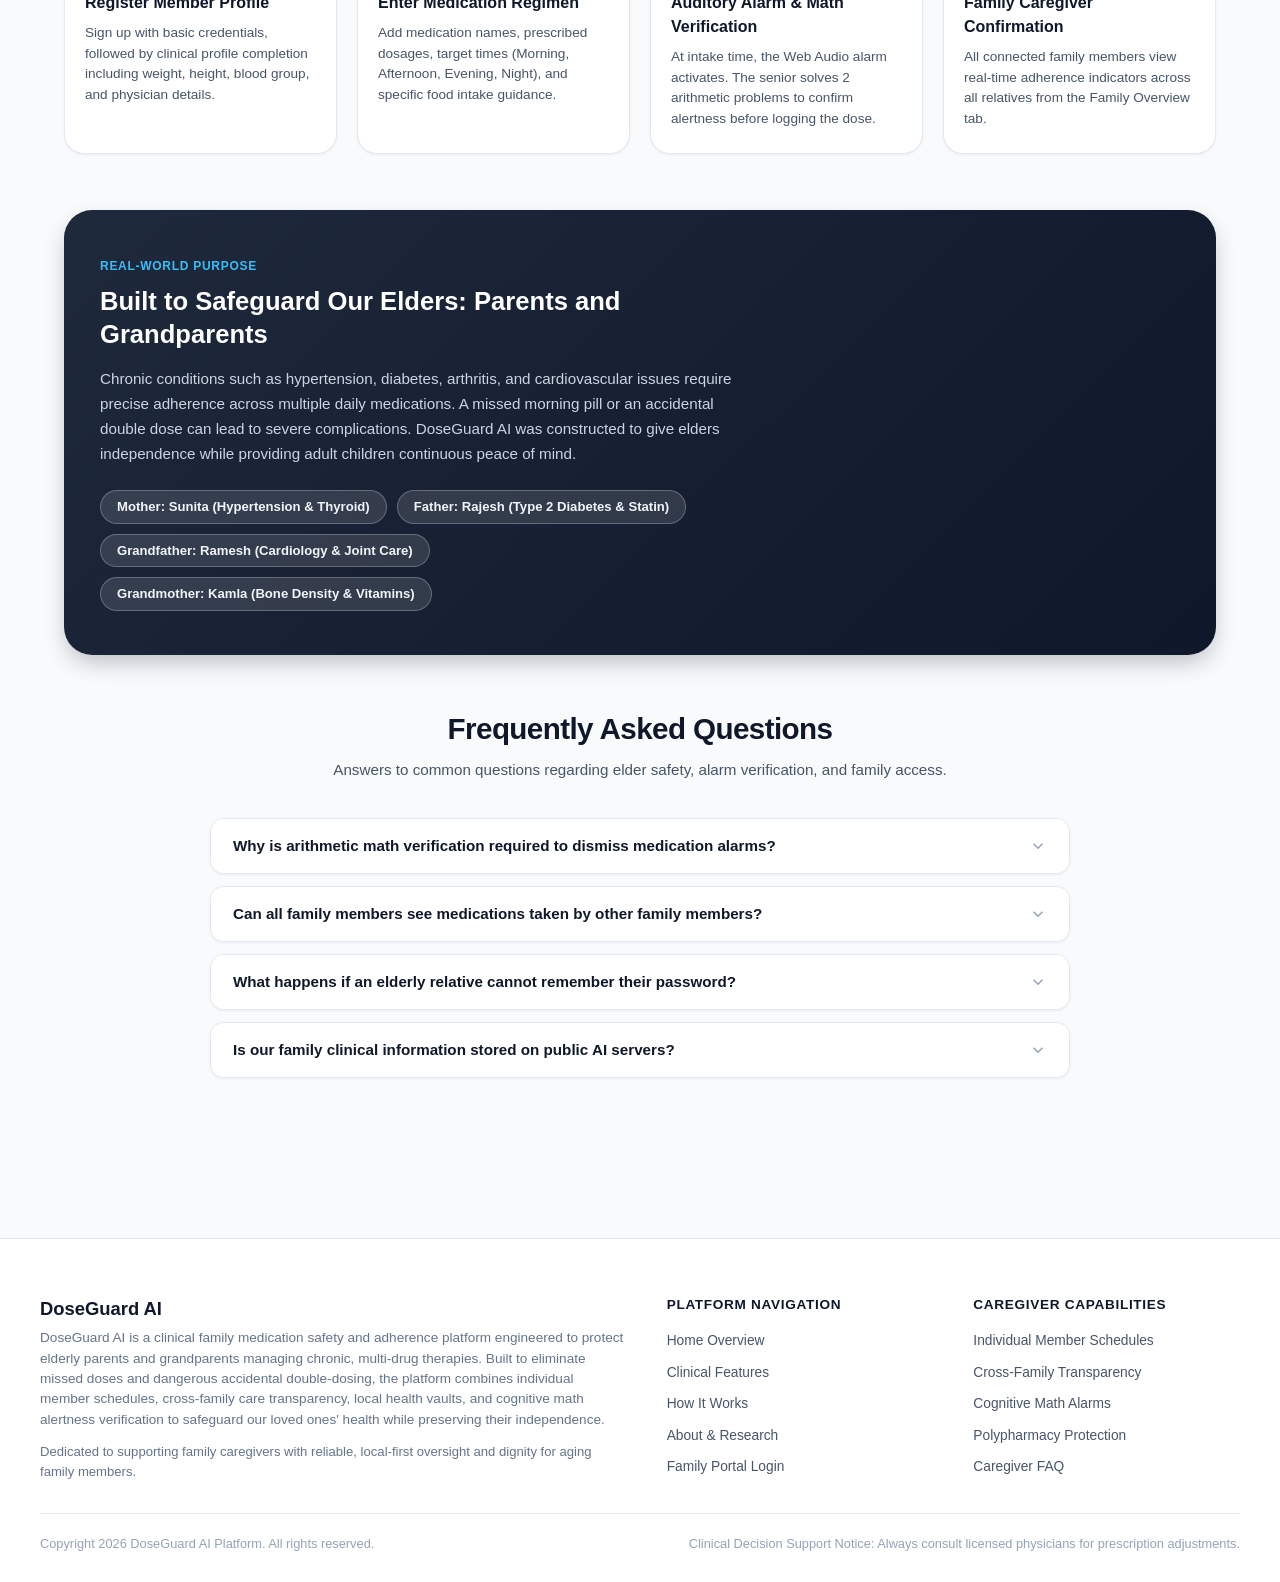
==== commit 99d512ef: "feat: Add login and registration page for DoseGuard AI Family Portal" ====
--- a/templates/index.html
+++ b/templates/index.html
@@ -3,617 +3,357 @@
 <head>
   <meta charset="UTF-8">
   <meta name="viewport" content="width=device-width, initial-scale=1.0">
-  <title>DoseGuard AI - Family Medication Protocol</title>
-  <meta name="description" content="Professional family medication protocol platform with individual PIN dashboards, biometrics tracking, cross-member visibility, and math alarm challenge.">
+  <title>DoseGuard AI - Family Medication Safety & Adherence Platform</title>
   <link rel="stylesheet" href="/static/css/styles.css">
 </head>
-<body>
-
-  <div class="app-container">
-
-    <!-- Global Top Navigation Bar -->
-    <header class="main-nav-bar">
-      <div class="brand-block" id="brand-home-btn">
+<body class="public-page-wrapper">
+
+  <!-- Full-Width System Header -->
+  <header class="site-header-full">
+    <div class="header-inner-full">
+      <div class="brand-block" onclick="window.location.href='/'">
         <div class="brand-symbol">
-          <svg width="22" height="22" fill="none" stroke="currentColor" stroke-width="2.2" viewBox="0 0 24 24">
-            <path d="M12 2v20M2 12h20"></path>
+          <svg width="24" height="24" viewBox="0 0 24 24" fill="none" stroke="currentColor" stroke-width="2.2" stroke-linecap="round" stroke-linejoin="round">
+            <path d="M12 22s8-4 8-10V5l-8-3-8 3v7c0 6 8 10 8 10z"></path>
+            <path d="M9 12l2 2 4-4"></path>
           </svg>
         </div>
         <div>
-          <div class="brand-text-name">DoseGuard</div>
-        </div>
-      </div>
-
-      <!-- Public Navigation Links -->
-      <nav class="public-nav-links" id="public-nav-links">
-        <a href="#section-features" class="public-nav-link">Features</a>
-        <a href="#section-how-it-works" class="public-nav-link">How It Works</a>
-        <a href="#section-story" class="public-nav-link">Family Care</a>
-        <a href="#section-login" class="public-nav-link">Sign In</a>
-        <a href="#section-login" class="btn btn-primary" style="padding: 7px 16px; font-size: 0.85rem;">
-          Demo Login
+          <div class="brand-text-name">DoseGuard AI</div>
+          <div class="brand-subtext">Clinical Family Medication Vault</div>
+        </div>
+      </div>
+
+      <nav class="nav-links-row">
+        <a href="/" class="nav-item active">Home</a>
+        <a href="/#features" class="nav-item">Clinical Features</a>
+        <a href="/#how-it-works" class="nav-item">How It Works</a>
+        <a href="/about" class="nav-item">About & Research</a>
+        <a href="/#faq-section" class="nav-item">Caregiver FAQ</a>
+      </nav>
+
+      <div class="nav-actions-right">
+        <a href="/login" class="btn btn-primary" id="btn-nav-login">
+          Sign In to Portal
         </a>
-      </nav>
-
-      <!-- Authenticated User Block -->
-      <div id="user-nav-block" style="display: none; align-items: center; gap: 12px;">
-        <div class="user-session-badge">
-          <div class="user-session-avatar" id="nav-user-initials">AL</div>
-          <span id="nav-user-name">Alina</span>
-        </div>
-        <button class="btn btn-secondary btn-logout-action" style="padding: 6px 14px; font-size: 0.82rem;">
-          Log Out
-        </button>
-      </div>
-    </header>
-
-
-    <!-- ================================================================= -->
-    <!-- VIEW 1: COMPLETE PUBLIC WEBSITE -->
-    <!-- ================================================================= -->
-    <div class="landing-view active" id="view-landing">
-
-      <!-- Section 1: Hero Banner Inspired by Reference Mockup -->
-      <section class="landing-hero-card">
-        <div class="landing-tagline">
-          <svg width="14" height="14" fill="none" stroke="currentColor" stroke-width="2" viewBox="0 0 24 24">
-            <path d="M12 22s8-4 8-10V5l-8-3-8 3v7c0 6 8 10 8 10z"></path>
-          </svg>
-          Intelligent Family Medication Protocol
-        </div>
-
-        <h1 class="landing-hero-title">We take care of your regular medication</h1>
-        <p class="landing-hero-sub">
-          Keep yourself and loved ones safe and never forget to take your meds, supplements, and vitamins.
-          Personal PIN dashboards for each family member with cross-care transparency and alarm challenges.
+      </div>
+    </div>
+  </header>
+
+  <!-- Main Content Body -->
+  <main class="public-content-container">
+
+    <!-- Hero Section -->
+    <section class="public-hero-card">
+      <span class="hero-badge">Built for Parents & Grandparents</span>
+      <h1 class="hero-title">
+        Intelligent Medication Oversight Built for the Ones Who Cared for Us First
+      </h1>
+      <p class="hero-description">
+        DoseGuard AI protects elderly family members managing polypharmacy regimens. Combining individual member dashboards, cross-family dosage visibility, and audio alarms with mandatory math puzzle alertness checks to stop accidental double-dosing or forgotten pills.
+      </p>
+      <div class="hero-actions">
+        <a href="/login" class="btn btn-primary btn-lg">
+          Access Family Portal
+        </a>
+        <a href="/about" class="btn btn-secondary btn-lg">
+          Read Clinical Mission
+        </a>
+      </div>
+    </section>
+
+    <!-- Adherence Metric Highlights -->
+    <section class="stats-row">
+      <div class="stat-pill-card">
+        <div class="stat-num">50%</div>
+        <div class="stat-label">Senior Non-Adherence Rate Reduced</div>
+      </div>
+      <div class="stat-pill-card">
+        <div class="stat-num">2-Step</div>
+        <div class="stat-label">Arithmetic Alertness Verification</div>
+      </div>
+      <div class="stat-pill-card">
+        <div class="stat-num">100%</div>
+        <div class="stat-label">Family Caregiver Transparency</div>
+      </div>
+      <div class="stat-pill-card">
+        <div class="stat-num">Zero</div>
+        <div class="stat-label">External Cloud Dependency</div>
+      </div>
+    </section>
+
+    <!-- Clinical Features Grid -->
+    <section id="features" class="features-section">
+      <div class="section-header-center">
+        <h2 class="section-title">Comprehensive Elder Medication Safety</h2>
+        <p class="section-subtitle">
+          Designed specifically for adult children, elderly parents, and grandparents managing complex chronic treatment schedules.
         </p>
-
-        <div class="hero-cta-group">
-          <button class="landing-cta-btn" id="btn-landing-get-started">
-            Get Started
+      </div>
+
+      <div class="features-grid">
+        <div class="feature-item-card">
+          <div class="feature-icon-wrapper">
+            <svg width="24" height="24" viewBox="0 0 24 24" fill="none" stroke="currentColor" stroke-width="2">
+              <path d="M20 21v-2a4 4 0 0 0-4-4H8a4 4 0 0 0-4 4v2"></path>
+              <circle cx="12" cy="7" r="4"></circle>
+            </svg>
+          </div>
+          <h3 class="feature-card-title">Personal Member Dashboards</h3>
+          <p class="feature-card-desc">
+            Each family member possesses their own secure profile recording biometrics (weight, height, blood group, age), primary care physician, and specific scheduled intake windows.
+          </p>
+        </div>
+
+        <div class="feature-item-card">
+          <div class="feature-icon-wrapper">
+            <svg width="24" height="24" viewBox="0 0 24 24" fill="none" stroke="currentColor" stroke-width="2">
+              <path d="M17 21v-2a4 4 0 0 0-4-4H5a4 4 0 0 0-4 4v2"></path>
+              <circle cx="9" cy="7" r="4"></circle>
+              <path d="M23 21v-2a4 4 0 0 0-3-3.87"></path>
+              <path d="M16 3.13a4 4 0 0 1 0 7.75"></path>
+            </svg>
+          </div>
+          <h3 class="feature-card-title">Cross-Family Schedule Transparency</h3>
+          <p class="feature-card-desc">
+            Any family member can view the active medications and compliance logs of parents and grandparents. Caregivers instantly see if morning doses were verified or missed.
+          </p>
+        </div>
+
+        <div class="feature-item-card">
+          <div class="feature-icon-wrapper">
+            <svg width="24" height="24" viewBox="0 0 24 24" fill="none" stroke="currentColor" stroke-width="2">
+              <circle cx="12" cy="12" r="10"></circle>
+              <polyline points="12 6 12 12 16 14"></polyline>
+            </svg>
+          </div>
+          <h3 class="feature-card-title">Dual-Puzzle Math Wakeup Alarm</h3>
+          <p class="feature-card-desc">
+            Audio alerts cannot be reflexively silenced or snoozed. Seniors must solve two simple arithmetic math problems to confirm cognitive alertness before the alarm turns off.
+          </p>
+        </div>
+
+        <div class="feature-item-card">
+          <div class="feature-icon-wrapper">
+            <svg width="24" height="24" viewBox="0 0 24 24" fill="none" stroke="currentColor" stroke-width="2">
+              <path d="M14 2H6a2 2 0 0 0-2 2v16a2 2 0 0 0 2 2h12a2 2 0 0 0 2-2V8z"></path>
+              <polyline points="14 2 14 8 20 8"></polyline>
+              <line x1="16" y1="13" x2="8" y2="13"></line>
+              <line x1="16" y1="17" x2="8" y2="17"></line>
+            </svg>
+          </div>
+          <h3 class="feature-card-title">Clinical Prescription Intake</h3>
+          <p class="feature-card-desc">
+            Integrated support for hospital discharge summaries, prescription slips, and pharmacy bills. The AI engine extracts drug names, dosages, intervals, and food instructions.
+          </p>
+        </div>
+
+        <div class="feature-item-card">
+          <div class="feature-icon-wrapper">
+            <svg width="24" height="24" viewBox="0 0 24 24" fill="none" stroke="currentColor" stroke-width="2">
+              <polygon points="12 2 15.09 8.26 22 9.27 17 14.14 18.18 21.02 12 17.77 5.82 21.02 7 14.14 2 9.27 8.91 8.26 12 2"></polygon>
+            </svg>
+          </div>
+          <h3 class="feature-card-title">Primary Family Admin Control</h3>
+          <p class="feature-card-desc">
+            Designate a primary family caregiver (such as an adult daughter or son) who holds elevated management privileges to add regimens, update dosages, and supervise all members.
+          </p>
+        </div>
+
+        <div class="feature-item-card">
+          <div class="feature-icon-wrapper">
+            <svg width="24" height="24" viewBox="0 0 24 24" fill="none" stroke="currentColor" stroke-width="2">
+              <rect x="3" y="11" width="18" height="11" rx="2" ry="2"></rect>
+              <path d="M7 11V7a5 5 0 0 1 10 0v4"></path>
+            </svg>
+          </div>
+          <h3 class="feature-card-title">Zero-Cloud Vault Security</h3>
+          <p class="feature-card-desc">
+            Elder health records, biometric indicators, and medication schedules stay strictly confidential within your local vault, eliminating third-party commercial data harvesting.
+          </p>
+        </div>
+      </div>
+    </section>
+
+    <!-- How It Works Section -->
+    <section id="how-it-works" class="workflow-section">
+      <div class="section-header-center">
+        <h2 class="section-title">How DoseGuard AI Operates</h2>
+        <p class="section-subtitle">
+          A four-step clinical workflow designed for straightforward everyday adoption by seniors and adult children.
+        </p>
+      </div>
+
+      <div class="workflow-steps-grid">
+        <div class="step-card">
+          <div class="step-badge">Step 1</div>
+          <h4 class="step-title">Register Member Profile</h4>
+          <p class="step-desc">
+            Sign up with basic credentials, followed by clinical profile completion including weight, height, blood group, and physician details.
+          </p>
+        </div>
+
+        <div class="step-card">
+          <div class="step-badge">Step 2</div>
+          <h4 class="step-title">Enter Medication Regimen</h4>
+          <p class="step-desc">
+            Add medication names, prescribed dosages, target times (Morning, Afternoon, Evening, Night), and specific food intake guidance.
+          </p>
+        </div>
+
+        <div class="step-card">
+          <div class="step-badge">Step 3</div>
+          <h4 class="step-title">Auditory Alarm & Math Verification</h4>
+          <p class="step-desc">
+            At intake time, the Web Audio alarm activates. The senior solves 2 arithmetic problems to confirm alertness before logging the dose.
+          </p>
+        </div>
+
+        <div class="step-card">
+          <div class="step-badge">Step 4</div>
+          <h4 class="step-title">Family Caregiver Confirmation</h4>
+          <p class="step-desc">
+            All connected family members view real-time adherence indicators across all relatives from the Family Overview tab.
+          </p>
+        </div>
+      </div>
+    </section>
+
+    <!-- Dedicated Caregiver Story -->
+    <section class="family-story-card">
+      <div class="story-content">
+        <span class="story-tag">Real-World Purpose</span>
+        <h3 class="story-heading">Built to Safeguard Our Elders: Parents and Grandparents</h3>
+        <p class="story-body">
+          Chronic conditions such as hypertension, diabetes, arthritis, and cardiovascular issues require precise adherence across multiple daily medications. A missed morning pill or an accidental double dose can lead to severe complications. DoseGuard AI was constructed to give elders independence while providing adult children continuous peace of mind.
+        </p>
+        <div class="story-family-pills">
+          <span class="family-pill">Mother: Sunita (Hypertension & Thyroid)</span>
+          <span class="family-pill">Father: Rajesh (Type 2 Diabetes & Statin)</span>
+          <span class="family-pill">Grandfather: Ramesh (Cardiology & Joint Care)</span>
+          <span class="family-pill">Grandmother: Kamla (Bone Density & Vitamins)</span>
+        </div>
+      </div>
+    </section>
+
+    <!-- Interactive Collapsible FAQ Section -->
+    <section id="faq-section" class="faq-section-wrapper">
+      <div class="section-header-center">
+        <h2 class="section-title">Frequently Asked Questions</h2>
+        <p class="section-subtitle">
+          Answers to common questions regarding elder safety, alarm verification, and family access.
+        </p>
+      </div>
+
+      <div class="faq-accordion-container">
+        <div class="faq-accordion-item">
+          <button type="button" class="faq-accordion-btn">
+            <span>Why is arithmetic math verification required to dismiss medication alarms?</span>
+            <svg class="faq-chevron" width="18" height="18" viewBox="0 0 24 24" fill="none" stroke="currentColor" stroke-width="2">
+              <polyline points="6 9 12 15 18 9"></polyline>
+            </svg>
           </button>
-          <a href="#section-login" class="landing-demo-btn">
-            View Live Demo
-          </a>
-        </div>
-      </section>
-
-      <!-- Section 2: Core Platform Capabilities -->
-      <section id="section-features" style="padding-top: 10px;">
-        <div class="section-headline">
-          <h2 class="section-title">Designed for Complete Family Peace of Mind</h2>
-          <p class="section-sub">
-            Built from clinical experience to address the real-world friction of multi-generation medication schedules.
-          </p>
-        </div>
-
-        <div class="features-grid">
-          <div class="feature-box">
-            <div class="feature-icon-wrapper">
-              <svg width="22" height="22" fill="none" stroke="currentColor" stroke-width="2" viewBox="0 0 24 24">
-                <path d="M17 21v-2a4 4 0 0 0-4-4H5a4 4 0 0 0-4 4v2"></path>
-                <circle cx="9" cy="7" r="4"></circle>
-                <path d="M23 21v-2a4 4 0 0 0-3-3.87"></path>
-                <path d="M16 3.13a4 4 0 0 1 0 7.75"></path>
-              </svg>
-            </div>
-            <div class="feature-title">5-Member Family Network</div>
-            <div class="feature-desc">Pre-configured profiles for Mother, Father, Grandfather, Grandmother, and Daughter with individual biometrics.</div>
-          </div>
-
-          <div class="feature-box">
-            <div class="feature-icon-wrapper">
-              <svg width="22" height="22" fill="none" stroke="currentColor" stroke-width="2" viewBox="0 0 24 24">
-                <rect x="3" y="11" width="18" height="11" rx="2" ry="2"></rect>
-                <path d="M7 11V7a5 5 0 0 1 10 0v4"></path>
-              </svg>
-            </div>
-            <div class="feature-title">Secure Number PIN Access</div>
-            <div class="feature-desc">Each member logs in with a personal 4-digit number PIN, opening their private timeline and biometric profile.</div>
-          </div>
-
-          <div class="feature-box">
-            <div class="feature-icon-wrapper">
-              <svg width="22" height="22" fill="none" stroke="currentColor" stroke-width="2" viewBox="0 0 24 24">
-                <path d="M1 12s4-8 11-8 11 8 11 8-4 8-11 8-11-8-11-8z"></path>
-                <circle cx="12" cy="12" r="3"></circle>
-              </svg>
-            </div>
-            <div class="feature-title">Cross-Member Visibility</div>
-            <div class="feature-desc">Any family member can check the medicine schedules, timing, and today's status of other family members on a single screen.</div>
-          </div>
-
-          <div class="feature-box">
-            <div class="feature-icon-wrapper">
-              <svg width="22" height="22" fill="none" stroke="currentColor" stroke-width="2" viewBox="0 0 24 24">
-                <circle cx="12" cy="12" r="10"></circle>
-                <polyline points="12 6 12 12 16 14"></polyline>
-              </svg>
-            </div>
-            <div class="feature-title">Math Puzzle Alarm Verification</div>
-            <div class="feature-desc">Audio alarms will not stop until the user solves two small arithmetic puzzles, guaranteeing cognitive wakefulness before medication.</div>
-          </div>
-        </div>
-      </section>
-
-      <!-- Section 3: How It Works -->
-      <section id="section-how-it-works">
-        <div class="section-headline">
-          <h2 class="section-title">How DoseGuard Works</h2>
-          <p class="section-sub">A streamlined daily routine tailored for both elderly relatives and tech-savvy caregivers.</p>
-        </div>
-
-        <div class="steps-grid">
-          <div class="step-card">
-            <span class="step-number">Step 01</span>
-            <div class="step-title">Select Member &amp; Enter PIN</div>
-            <div class="step-desc">Choose your family card and punch in your individual 4-digit PIN on the tactile keypad.</div>
-          </div>
-
-          <div class="step-card">
-            <span class="step-number">Step 02</span>
-            <div class="step-title">Manage Personal Schedule</div>
-            <div class="step-desc">Review your calendar ribbon, exact scheduled times, food instructions, and track completed doses.</div>
-          </div>
-
-          <div class="step-card">
-            <span class="step-number">Step 03</span>
-            <div class="step-title">Monitor Other Family Members</div>
-            <div class="step-desc">Open the family-wide view to ensure parents took their blood pressure tablets or check grandparent routines.</div>
-          </div>
-
-          <div class="step-card">
-            <span class="step-number">Step 04</span>
-            <div class="step-title">Solve Alarm Math Challenge</div>
-            <div class="step-desc">When the alarm triggers, solve two quick math puzzles to silence the sound and confirm your intake.</div>
-          </div>
-        </div>
-      </section>
-
-      <!-- Section 4: Family Caregiver Story -->
-      <section id="section-story">
-        <div class="story-card">
-          <div class="story-content">
-            <h3 class="story-title">Built for Real Loved Ones: Zero Double-Dosing Panic</h3>
-            <p class="story-desc">
-              "Did I take my morning pill 20 minutes ago, or did I just think about taking it?" This constant uncertainty leads either to skipped medication or dangerous double-doses. DoseGuard eliminates this anxiety forever with clear visual timestamps and family-wide check-in.
+          <div class="faq-accordion-body">
+            <p>
+              Elderly individuals frequently silence alarms in a semi-conscious or distracted state, intending to take their medication later and subsequently forgetting. Requiring the solution of two simple arithmetic problems (such as 24 + 17 or 6 x 8) confirms genuine cognitive alertness before the alarm is dismissed.
             </p>
           </div>
-          <div>
-            <a href="#section-login" class="btn btn-primary" style="padding: 12px 24px; font-size: 0.95rem;">
-              Access Family Vault
-            </a>
-          </div>
-        </div>
-      </section>
-
-      <!-- Section 5: Public Login & Demo Section -->
-      <section id="section-login">
-        <div class="section-headline">
-          <h2 class="section-title">Member Sign In &amp; Demo Access</h2>
-          <p class="section-sub">Log in with your family credentials, or use the interactive number PINs below to test the live demo.</p>
-        </div>
-
-        <div class="public-login-section">
-
-          <!-- Column 1: Number PIN Sign-In (Demo Access) -->
-          <div class="login-card">
-            <div class="login-card-title">Sign In with Member PIN</div>
-            <div class="login-card-sub">Select your family profile and enter your 4-digit number PIN:</div>
-
-            <div class="member-selection-grid" id="login-members-container">
-              <!-- Rendered dynamically by JavaScript -->
-            </div>
-
-            <form id="form-pin-login">
-              <input type="password" id="input-member-pin" class="pin-input-field" maxlength="4" placeholder="••••" readonly required>
-
-              <div class="keypad-grid">
-                <button type="button" class="keypad-btn" data-val="1">1</button>
-                <button type="button" class="keypad-btn" data-val="2">2</button>
-                <button type="button" class="keypad-btn" data-val="3">3</button>
-                <button type="button" class="keypad-btn" data-val="4">4</button>
-                <button type="button" class="keypad-btn" data-val="5">5</button>
-                <button type="button" class="keypad-btn" data-val="6">6</button>
-                <button type="button" class="keypad-btn" data-val="7">7</button>
-                <button type="button" class="keypad-btn" data-val="8">8</button>
-                <button type="button" class="keypad-btn" data-val="9">9</button>
-                <button type="button" class="keypad-btn" data-val="C">C</button>
-                <button type="button" class="keypad-btn" data-val="0">0</button>
-                <button type="button" class="keypad-btn" data-val="DEL">DEL</button>
-              </div>
-
-              <div class="demo-pin-hint">
-                Default Demo PINs:<br>
-                Mother: 1111 • Father: 2222 • Grandfather: 3333 • Grandmother: 4444 • Daughter: 5555
-              </div>
-
-              <div id="pin-error-notice" style="color: var(--danger); font-size: 0.85rem; font-weight: 700; text-align: center; margin-bottom: 12px; display: none;"></div>
-
-              <button type="submit" class="btn btn-primary" style="width: 100%; padding: 12px;">
-                Unlock Personal Dashboard
-              </button>
-            </form>
-          </div>
-
-          <!-- Column 2: 1-Click Instant Demo Launchers -->
-          <div class="login-card">
-            <div class="login-card-title">1-Click Instant Demo Logins</div>
-            <div class="login-card-sub">Select any family member below to immediately launch their personal dashboard:</div>
-
-            <div class="demo-quick-buttons" id="quick-demo-buttons-container">
-              <!-- Rendered dynamically by JavaScript -->
-            </div>
-
-            <hr style="border: 0; border-top: 1px solid var(--slate-200); margin: 20px 0;">
-
-            <form id="form-account-login">
-              <div style="font-weight: 700; font-size: 0.95rem; color: var(--slate-900); margin-bottom: 8px;">Standard Family Account Login</div>
-              <div class="form-group" style="margin-bottom: 10px;">
-                <input type="text" class="form-input" placeholder="Family Account Username / Email" value="family@doseguard.local">
-              </div>
-              <div class="form-group" style="margin-bottom: 14px;">
-                <input type="password" class="form-input" placeholder="Password" value="••••••••">
-              </div>
-              <button type="submit" class="btn btn-secondary" style="width: 100%;">
-                Sign In with Family Account
-              </button>
-            </form>
-          </div>
-
-        </div>
-      </section>
-
-      <!-- Public Website Footer -->
-      <footer class="site-footer">
+        </div>
+
+        <div class="faq-accordion-item">
+          <button type="button" class="faq-accordion-btn">
+            <span>Can all family members see medications taken by other family members?</span>
+            <svg class="faq-chevron" width="18" height="18" viewBox="0 0 24 24" fill="none" stroke="currentColor" stroke-width="2">
+              <polyline points="6 9 12 15 18 9"></polyline>
+            </svg>
+          </button>
+          <div class="faq-accordion-body">
+            <p>
+              Yes. DoseGuard AI features a dedicated "All Family Medications" view accessible to all authenticated household members. While each member manages their personal dashboard, complete transparency allows adult children to verify if parents or grandparents took their scheduled morning or evening tablets.
+            </p>
+          </div>
+        </div>
+
+        <div class="faq-accordion-item">
+          <button type="button" class="faq-accordion-btn">
+            <span>What happens if an elderly relative cannot remember their password?</span>
+            <svg class="faq-chevron" width="18" height="18" viewBox="0 0 24 24" fill="none" stroke="currentColor" stroke-width="2">
+              <polyline points="6 9 12 15 18 9"></polyline>
+            </svg>
+          </button>
+          <div class="faq-accordion-body">
+            <p>
+              The designated Primary Family Admin has administrative oversight to manage profiles and update schedules on behalf of any relative. Additionally, demo buttons are provided on the sign-in page for immediate testing.
+            </p>
+          </div>
+        </div>
+
+        <div class="faq-accordion-item">
+          <button type="button" class="faq-accordion-btn">
+            <span>Is our family clinical information stored on public AI servers?</span>
+            <svg class="faq-chevron" width="18" height="18" viewBox="0 0 24 24" fill="none" stroke="currentColor" stroke-width="2">
+              <polyline points="6 9 12 15 18 9"></polyline>
+            </svg>
+          </button>
+          <div class="faq-accordion-body">
+            <p>
+              No. DoseGuard AI operates using local vault architecture. Prescriptions, biometric records, and medication timings remain under your control without reliance on third-party commercial data brokers.
+            </p>
+          </div>
+        </div>
+      </div>
+    </section>
+
+  </main>
+
+  <!-- Full-Width System Footer -->
+  <footer class="site-footer-full">
+    <div class="footer-inner-full">
+      <div class="footer-grid-improved">
+        <div class="footer-desc-column">
+          <div class="footer-brand-title">DoseGuard AI</div>
+          <p class="footer-brand-desc">
+            DoseGuard AI is a clinical family medication safety and adherence platform engineered to protect elderly parents and grandparents managing chronic, multi-drug therapies. Built to eliminate missed doses and dangerous accidental double-dosing, the platform combines individual member schedules, cross-family care transparency, local health vaults, and cognitive math alertness verification to safeguard our loved ones' health while preserving their independence.
+          </p>
+          <p class="footer-caregiver-assurance">
+            Dedicated to supporting family caregivers with reliable, local-first oversight and dignity for aging family members.
+          </p>
+        </div>
+
+        <div class="footer-links-column">
+          <div class="footer-col-title">Platform Navigation</div>
+          <ul class="footer-links-list">
+            <li><a href="/" class="footer-nav-link">Home Overview</a></li>
+            <li><a href="/#features" class="footer-nav-link">Clinical Features</a></li>
+            <li><a href="/#how-it-works" class="footer-nav-link">How It Works</a></li>
+            <li><a href="/about" class="footer-nav-link">About & Research</a></li>
+            <li><a href="/login" class="footer-nav-link">Family Portal Login</a></li>
+          </ul>
+        </div>
+
+        <div class="footer-links-column">
+          <div class="footer-col-title">Caregiver Capabilities</div>
+          <ul class="footer-links-list">
+            <li><a href="/#features" class="footer-nav-link">Individual Member Schedules</a></li>
+            <li><a href="/#features" class="footer-nav-link">Cross-Family Transparency</a></li>
+            <li><a href="/about#math-verification" class="footer-nav-link">Cognitive Math Alarms</a></li>
+            <li><a href="/about#polypharmacy" class="footer-nav-link">Polypharmacy Protection</a></li>
+            <li><a href="/#faq-section" class="footer-nav-link">Caregiver FAQ</a></li>
+          </ul>
+        </div>
+      </div>
+
+      <div class="footer-bottom-bar-v2">
         <div>
-          <div style="font-weight: 800; color: var(--slate-900); font-size: 1.1rem; margin-bottom: 4px;">DoseGuard AI</div>
-          <div>Family Medication Protocol &amp; Caregiver Verification Platform</div>
-          <div style="font-size: 0.78rem; color: var(--slate-400); margin-top: 4px;">Zero cloud health telemetry • 100% private local architecture</div>
-        </div>
-        <div class="footer-links">
-          <a href="#section-features" class="footer-link">Features</a>
-          <a href="#section-how-it-works" class="footer-link">How It Works</a>
-          <a href="#section-story" class="footer-link">Family Care</a>
-          <a href="#section-login" class="footer-link">Sign In</a>
-        </div>
-      </footer>
-
+          Copyright 2026 DoseGuard AI Platform. All rights reserved.
+        </div>
+        <div>
+          Clinical Decision Support Notice: Always consult licensed physicians for prescription adjustments.
+        </div>
+      </div>
     </div>
-
-
-    <!-- ================================================================= -->
-    <!-- VIEW 2: AUTHENTICATED PERSONAL & FAMILY DASHBOARDS -->
-    <!-- ================================================================= -->
-    <div class="dashboard-view" id="view-dashboard">
-
-      <!-- Top Hero Greeting Banner (Styled like right mobile mockup) -->
-      <section class="member-greeting-banner">
-        <div class="greeting-row">
-          <div class="greeting-user-info">
-            <div class="greeting-avatar" id="banner-member-avatar">AL</div>
-            <div>
-              <div class="greeting-text-title" id="banner-member-role">Personal Schedule</div>
-              <div class="greeting-text-name" id="banner-member-name">Hello Alina</div>
-            </div>
-          </div>
-          <div style="display: flex; align-items: center; gap: 10px;">
-            <button class="btn btn-secondary btn-logout-action" style="background: rgba(255,255,255,0.25); border-color: rgba(255,255,255,0.4); color: #ffffff; padding: 6px 14px; font-size: 0.82rem;">
-              Log Out
-            </button>
-          </div>
-        </div>
-
-        <div class="greeting-action-box">
-          <div class="schedule-action-title">CREATE NEW SCHEDULE</div>
-          <button class="btn-start-schedule" id="btn-start-schedule">
-            Start
-          </button>
-        </div>
-      </section>
-
-      <!-- Member Biometric Profile Information Card -->
-      <section class="profile-biometrics-card">
-        <div class="biometrics-grid">
-          <div class="bio-item">
-            <span class="bio-label">Age</span>
-            <span class="bio-val" id="bio-val-age">24 years</span>
-          </div>
-          <div class="bio-item">
-            <span class="bio-label">Weight</span>
-            <span class="bio-val" id="bio-val-weight">56 kg</span>
-          </div>
-          <div class="bio-item">
-            <span class="bio-label">Height</span>
-            <span class="bio-val" id="bio-val-height">165 cm</span>
-          </div>
-          <div class="bio-item">
-            <span class="bio-label">Blood Group</span>
-            <span class="bio-val" id="bio-val-blood">O+</span>
-          </div>
-          <div class="bio-item">
-            <span class="bio-label">Physician</span>
-            <span class="bio-val" id="bio-val-doctor">Dr. Lisa (Wellness)</span>
-          </div>
-        </div>
-
-        <div class="bio-actions">
-          <button class="btn btn-secondary" id="btn-edit-profile-open" style="padding: 7px 14px; font-size: 0.82rem;">
-            Edit Profile
-          </button>
-          <button class="btn btn-outline-danger btn-logout-action" style="padding: 7px 14px; font-size: 0.82rem;">
-            Log Out
-          </button>
-        </div>
-      </section>
-
-      <!-- Calendar Strip Ribbon (M T W T F S S with active day) -->
-      <section class="calendar-ribbon" id="calendar-days-ribbon">
-        <!-- Rendered dynamically by JavaScript -->
-      </section>
-
-      <!-- Dashboard Navigation Tabs -->
-      <nav class="dashboard-nav-tabs">
-        <button class="dash-tab-btn active" data-tab="personal">
-          <svg width="16" height="16" fill="none" stroke="currentColor" stroke-width="2" viewBox="0 0 24 24">
-            <polyline points="9 11 12 14 22 4"></polyline>
-            <path d="M21 12v7a2 2 0 0 1-2 2H5a2 2 0 0 1-2-2V5a2 2 0 0 1 2-2h11"></path>
-          </svg>
-          My Personal Schedule
-        </button>
-
-        <button class="dash-tab-btn" data-tab="all-family">
-          <svg width="16" height="16" fill="none" stroke="currentColor" stroke-width="2" viewBox="0 0 24 24">
-            <path d="M17 21v-2a4 4 0 0 0-4-4H5a4 4 0 0 0-4 4v2"></path>
-            <circle cx="9" cy="7" r="4"></circle>
-            <path d="M23 21v-2a4 4 0 0 0-3-3.87"></path>
-            <path d="M16 3.13a4 4 0 0 1 0 7.75"></path>
-          </svg>
-          All Family Members' Medications
-        </button>
-
-        <button class="dash-tab-btn" data-tab="companion">
-          <svg width="16" height="16" fill="none" stroke="currentColor" stroke-width="2" viewBox="0 0 24 24">
-            <path d="M21 15a2 2 0 0 1-2 2H7l-4 4V5a2 2 0 0 1 2-2h14a2 2 0 0 1 2 2z"></path>
-          </svg>
-          Clinical Health Guidance
-        </button>
-      </nav>
-
-
-      <!-- TAB 1: PERSONAL TIMELINE & SCHEDULE -->
-      <div class="dash-tab-content active" id="dash-tab-personal">
-        <div style="display: flex; justify-content: space-between; align-items: center; margin-bottom: 18px; flex-wrap: wrap; gap: 12px;">
-          <div>
-            <h3 style="font-size: 1.2rem; font-weight: 800; color: var(--slate-900);">Daily Medication Timeline</h3>
-            <p style="font-size: 0.85rem; color: var(--slate-500);">Track, mark taken, or remove your daily doses:</p>
-          </div>
-          <div style="display: flex; gap: 10px;">
-            <button class="btn btn-secondary" id="btn-test-alarm-trigger">
-              <svg width="15" height="15" fill="none" stroke="currentColor" stroke-width="2" viewBox="0 0 24 24">
-                <circle cx="12" cy="12" r="10"></circle>
-                <polyline points="12 6 12 12 16 14"></polyline>
-              </svg>
-              Test Alarm Now
-            </button>
-            <button class="btn btn-primary" id="btn-open-add-med">
-              <svg width="15" height="15" fill="none" stroke="currentColor" stroke-width="2" viewBox="0 0 24 24">
-                <path d="M12 5v14M5 12h14"></path>
-              </svg>
-              Add Medicine
-            </button>
-          </div>
-        </div>
-
-        <div id="personal-timeline-container">
-          <!-- Rendered dynamically by JavaScript -->
-        </div>
-      </div>
-
-
-      <!-- TAB 2: ALL FAMILY MEMBERS' MEDICINES -->
-      <div class="dash-tab-content" id="dash-tab-all-family">
-        <div style="margin-bottom: 20px;">
-          <h3 style="font-size: 1.2rem; font-weight: 800; color: var(--slate-900);">Family-Wide Medication Transparency</h3>
-          <p style="font-size: 0.88rem; color: var(--slate-500);">
-            Inspect medications, biometrics, schedules, and today's status across all 5 members of the family:
-          </p>
-        </div>
-
-        <div class="all-family-grid" id="all-family-cards-grid">
-          <!-- Rendered dynamically by JavaScript -->
-        </div>
-
-        <div style="text-align: right; margin-top: 10px;">
-          <button class="btn btn-secondary" id="btn-export-vault">
-            <svg width="15" height="15" fill="none" stroke="currentColor" stroke-width="2" viewBox="0 0 24 24">
-              <path d="M21 15v4a2 2 0 0 1-2 2H5a2 2 0 0 1-2-2v-4"></path>
-              <polyline points="7 10 12 15 17 10"></polyline>
-              <line x1="12" y1="15" x2="12" y2="3"></line>
-            </svg>
-            Export Complete Family Records (JSON)
-          </button>
-        </div>
-      </div>
-
-
-      <!-- TAB 3: CLINICAL HEALTH COMPANION -->
-      <div class="dash-tab-content" id="dash-tab-companion">
-        <div style="background: #ffffff; border: 1.5px solid var(--slate-200); border-radius: var(--radius-lg); padding: 24px; box-shadow: var(--shadow-sm);">
-          <h3 style="font-size: 1.2rem; font-weight: 800; color: var(--slate-900); margin-bottom: 6px;">Clinical Health Guidance</h3>
-          <p style="font-size: 0.88rem; color: var(--slate-500); margin-bottom: 18px;">
-            Deterministic guidance on missed dose triage, food interactions, and administration timing:
-          </p>
-
-          <label class="form-label">Frequently Referenced Clinical Guidance:</label>
-          <div class="chat-suggestions" id="chat-suggestions-container" style="display: flex; flex-wrap: wrap; gap: 8px; margin-bottom: 16px;">
-            <!-- Rendered dynamically by JavaScript -->
-          </div>
-
-          <div class="form-group">
-            <div style="display: flex; gap: 10px;">
-              <input type="text" id="input-chat-question" class="form-input" placeholder="e.g. What should be done if a morning blood pressure dose was missed?">
-              <button class="btn btn-primary" id="btn-ask-companion" style="white-space: nowrap;">
-                Ask Companion
-              </button>
-            </div>
-          </div>
-
-          <div id="chat-response-box" style="display: none; background: var(--slate-50); border: 1.5px solid var(--slate-300); border-radius: var(--radius-md); padding: 20px; white-space: pre-wrap; font-size: 0.92rem; color: var(--slate-800); margin-top: 14px;"></div>
-        </div>
-      </div>
-
-    </div>
-
-
-    <!-- ================================================================= -->
-    <!-- ALARM MODAL: 2 SMALL MATH PUZZLES TO STOP -->
-    <!-- ================================================================= -->
-    <div class="alarm-overlay" id="modal-alarm-challenge">
-      <div class="alarm-box">
-        <div class="alarm-bell-icon">
-          <svg width="32" height="32" fill="none" stroke="currentColor" stroke-width="2.2" viewBox="0 0 24 24">
-            <path d="M18 8A6 6 0 0 0 6 8c0 7-3 9-3 9h18s-3-2-3-9"></path>
-            <path d="M13.73 21a2 2 0 0 1-3.46 0"></path>
-          </svg>
-        </div>
-
-        <h3 class="alarm-box-title">Medication Alarm Active!</h3>
-        <p class="alarm-box-sub">
-          Time for: <strong id="alarm-med-label">Scheduled Dose</strong>.<br>
-          To stop the alarm and confirm mental alertness, solve the two math puzzles:
-        </p>
-
-        <!-- Puzzle 1 -->
-        <div class="math-challenge-card">
-          <div class="math-prompt-text" id="math-prompt-1">24 + 19 = ?</div>
-          <input type="number" id="input-math-ans-1" class="math-input-field" placeholder="Enter answer">
-        </div>
-
-        <!-- Puzzle 2 -->
-        <div class="math-challenge-card">
-          <div class="math-prompt-text" id="math-prompt-2">7 × 8 = ?</div>
-          <input type="number" id="input-math-ans-2" class="math-input-field" placeholder="Enter answer">
-        </div>
-
-        <div class="math-error-notice" id="alarm-error-notice"></div>
-
-        <button type="button" class="btn-dismiss-alarm" id="btn-verify-alarm-math">
-          Verify Answers &amp; Stop Alarm
-        </button>
-      </div>
-    </div>
-
-
-    <!-- ================================================================= -->
-    <!-- MODAL: ADD MEDICATION -->
-    <!-- ================================================================= -->
-    <div class="modal-overlay" id="modal-add-med">
-      <div class="modal-box">
-        <div class="modal-header">
-          <h3 class="modal-title">Add Medication to Schedule</h3>
-          <button class="modal-close-btn">&times;</button>
-        </div>
-        <form id="form-add-med">
-          <div class="form-group">
-            <label class="form-label" for="input-med-name">Medication Name</label>
-            <input type="text" id="input-med-name" class="form-input" placeholder="e.g. Vitamin C or Metformin" required>
-          </div>
-
-          <div style="display: grid; grid-template-columns: 1fr 1fr; gap: 12px;">
-            <div class="form-group">
-              <label class="form-label" for="input-med-dosage">Dosage / Strength</label>
-              <input type="text" id="input-med-dosage" class="form-input" placeholder="e.g. 2 Capsules or 500 mg" required>
-            </div>
-            <div class="form-group">
-              <label class="form-label" for="input-med-time">Scheduled Alarm Time</label>
-              <input type="text" id="input-med-time" class="form-input" placeholder="e.g. 08:00 AM" required>
-            </div>
-          </div>
-
-          <div class="form-group">
-            <label class="form-label" for="select-med-timing">Daily Time Slot</label>
-            <select id="select-med-timing" class="form-select">
-              <option value="Morning">Morning</option>
-              <option value="Afternoon">Afternoon</option>
-              <option value="Evening">Evening</option>
-              <option value="Night">Night</option>
-            </select>
-          </div>
-
-          <div class="form-group">
-            <label class="form-label" for="input-med-food">Administration Instructions</label>
-            <input type="text" id="input-med-food" class="form-input" placeholder="e.g. Take with breakfast and a glass of water">
-          </div>
-
-          <div class="form-group">
-            <label class="form-label" for="input-med-purpose">Purpose</label>
-            <input type="text" id="input-med-purpose" class="form-input" placeholder="e.g. Micronutrient or Blood Pressure">
-          </div>
-
-          <div class="form-group">
-            <label class="form-label" for="input-med-caution">Safety Precaution</label>
-            <input type="text" id="input-med-caution" class="form-input" placeholder="e.g. Avoid taking on empty stomach">
-          </div>
-
-          <div style="display: flex; justify-content: flex-end; gap: 10px; margin-top: 20px;">
-            <button type="button" class="btn btn-secondary modal-cancel-btn">Cancel</button>
-            <button type="submit" class="btn btn-primary">Save to Schedule</button>
-          </div>
-        </form>
-      </div>
-    </div>
-
-
-    <!-- ================================================================= -->
-    <!-- MODAL: EDIT MEMBER PROFILE BIOMETRICS -->
-    <!-- ================================================================= -->
-    <div class="modal-overlay" id="modal-edit-profile">
-      <div class="modal-box">
-        <div class="modal-header">
-          <h3 class="modal-title">Update Biometric Profile Information</h3>
-          <button class="modal-close-btn">&times;</button>
-        </div>
-        <form id="form-edit-profile">
-          <div style="display: grid; grid-template-columns: 1fr 1fr; gap: 12px;">
-            <div class="form-group">
-              <label class="form-label" for="input-edit-age">Age (Years)</label>
-              <input type="number" id="input-edit-age" class="form-input" min="1" max="120" required>
-            </div>
-            <div class="form-group">
-              <label class="form-label" for="input-edit-blood">Blood Group</label>
-              <input type="text" id="input-edit-blood" class="form-input" placeholder="e.g. O+, A+, B+" required>
-            </div>
-          </div>
-
-          <div style="display: grid; grid-template-columns: 1fr 1fr; gap: 12px;">
-            <div class="form-group">
-              <label class="form-label" for="input-edit-weight">Weight</label>
-              <input type="text" id="input-edit-weight" class="form-input" placeholder="e.g. 62 kg" required>
-            </div>
-            <div class="form-group">
-              <label class="form-label" for="input-edit-height">Height</label>
-              <input type="text" id="input-edit-height" class="form-input" placeholder="e.g. 165 cm" required>
-            </div>
-          </div>
-
-          <div class="form-group">
-            <label class="form-label" for="input-edit-notes">Clinical Conditions &amp; Notes</label>
-            <textarea id="input-edit-notes" class="form-textarea" style="min-height: 80px;" placeholder="Clinical protocols and conditions..."></textarea>
-          </div>
-
-          <div style="display: flex; justify-content: flex-end; gap: 10px; margin-top: 20px;">
-            <button type="button" class="btn btn-secondary modal-cancel-btn">Cancel</button>
-            <button type="submit" class="btn btn-primary">Save Profile Changes</button>
-          </div>
-        </form>
-      </div>
-    </div>
-
-  </div>
-
-  <script src="/static/js/api.js"></script>
-  <script src="/static/js/app.js"></script>
-
+  </footer>
+
+  <script src="/static/js/home.js"></script>
 </body>
 </html>
--- a/static/css/styles.css
+++ b/static/css/styles.css
@@ -1,6 +1,7 @@
 /*
   DoseGuard AI - Professional Clinical Design System
-  Optimized for accessible elder care, public presentation, and mobile/desktop responsiveness.
+  Optimized for accessible elder care, public presentation, separate login,
+  and a full sidebar-driven dashboard layout.
   Strictly no emojis. Clean typography and SVG indicators.
 */
 
@@ -62,14 +63,14 @@
   -webkit-font-smoothing: antialiased;
 }
 
-/* Container */
-.app-container {
+/* App Container for Public Views */
+.public-container {
   max-width: 1180px;
   margin: 0 auto;
   padding: 20px 20px 60px 20px;
 }
 
-/* Global Top Navigation */
+/* Global Public Header */
 .main-nav-bar {
   display: flex;
   justify-content: space-between;
@@ -127,49 +128,23 @@
   color: var(--primary);
 }
 
-.user-session-badge {
-  display: flex;
-  align-items: center;
-  gap: 10px;
-  background: var(--slate-100);
-  padding: 6px 14px;
-  border-radius: var(--radius-full);
-  font-size: 0.85rem;
-  font-weight: 600;
-  color: var(--slate-800);
-  border: 1px solid var(--slate-300);
-}
-
-.user-session-avatar {
-  width: 28px;
-  height: 28px;
-  border-radius: var(--radius-full);
-  background: var(--primary);
-  color: #ffffff;
-  font-size: 0.75rem;
-  font-weight: 800;
-  display: flex;
-  align-items: center;
-  justify-content: center;
+/* View States */
+.app-view {
+  display: none;
+}
+
+.app-view.active {
+  display: block;
 }
 
 /* ========================================================================= */
-/* PUBLIC WEBSITE SECTIONS */
+/* VIEW 1: PUBLIC HOMEPAGE */
 /* ========================================================================= */
-.landing-view {
-  display: none;
-}
-
-.landing-view.active {
-  display: block;
-}
-
-/* Public Hero */
 .landing-hero-card {
   background: linear-gradient(135deg, #eef2ff 0%, #fdf2f8 50%, #f8fafc 100%);
   border: 1px solid #e0e7ff;
   border-radius: var(--radius-xl);
-  padding: 56px 40px;
+  padding: 64px 40px;
   text-align: center;
   box-shadow: var(--shadow-md);
   margin-bottom: 40px;
@@ -190,13 +165,13 @@
 }
 
 .landing-hero-title {
-  font-size: 2.8rem;
-  font-weight: 800;
-  color: var(--slate-900);
-  line-height: 1.2;
+  font-size: 3rem;
+  font-weight: 800;
+  color: var(--slate-900);
+  line-height: 1.15;
   letter-spacing: -0.03em;
-  margin-bottom: 16px;
-  max-width: 720px;
+  margin-bottom: 18px;
+  max-width: 740px;
   margin-left: auto;
   margin-right: auto;
 }
@@ -207,7 +182,7 @@
   max-width: 620px;
   margin-left: auto;
   margin-right: auto;
-  margin-bottom: 30px;
+  margin-bottom: 32px;
   line-height: 1.6;
 }
 
@@ -229,6 +204,9 @@
   cursor: pointer;
   box-shadow: 0 10px 20px -5px rgba(79, 70, 229, 0.4);
   transition: transform 0.15s ease, box-shadow 0.15s ease;
+  display: inline-flex;
+  align-items: center;
+  gap: 8px;
 }
 
 .landing-cta-btn:hover {
@@ -246,21 +224,20 @@
   border: 1.5px solid var(--slate-300);
   cursor: pointer;
   transition: background 0.15s ease;
+  text-decoration: none;
 }
 
 .landing-demo-btn:hover {
   background: var(--slate-50);
-  border-color: var(--slate-400);
-}
-
-/* Section Header */
+}
+
 .section-headline {
   text-align: center;
   margin-bottom: 32px;
 }
 
 .section-title {
-  font-size: 1.8rem;
+  font-size: 1.9rem;
   font-weight: 800;
   color: var(--slate-900);
   letter-spacing: -0.02em;
@@ -274,7 +251,6 @@
   margin: 0 auto;
 }
 
-/* Features Grid */
 .features-grid {
   display: grid;
   grid-template-columns: repeat(auto-fit, minmax(250px, 1fr));
@@ -315,7 +291,6 @@
   line-height: 1.5;
 }
 
-/* How It Works Steps */
 .steps-grid {
   display: grid;
   grid-template-columns: repeat(auto-fit, minmax(240px, 1fr));
@@ -328,7 +303,6 @@
   border: 1px solid var(--slate-200);
   border-radius: var(--radius-lg);
   padding: 24px;
-  position: relative;
 }
 
 .step-number {
@@ -354,7 +328,6 @@
   color: var(--slate-500);
 }
 
-/* Caregiver Callout Card */
 .story-card {
   background: linear-gradient(135deg, #1e293b 0%, #0f172a 100%);
   color: #ffffff;
@@ -384,36 +357,91 @@
   line-height: 1.6;
 }
 
-/* Public Login Section Container */
-.public-login-section {
+/* Public Footer */
+.site-footer {
+  background: #ffffff;
+  border: 1px solid var(--slate-200);
+  border-radius: var(--radius-lg);
+  padding: 30px;
+  margin-top: 40px;
+  display: flex;
+  justify-content: space-between;
+  align-items: center;
+  flex-wrap: wrap;
+  gap: 20px;
+  font-size: 0.85rem;
+  color: var(--slate-500);
+}
+
+.footer-links {
+  display: flex;
+  gap: 18px;
+}
+
+.footer-link {
+  color: var(--slate-600);
+  text-decoration: none;
+  font-weight: 600;
+  cursor: pointer;
+}
+
+.footer-link:hover {
+  color: var(--primary);
+}
+
+/* ========================================================================= */
+/* VIEW 2: DEDICATED SEPARATE LOGIN PAGE */
+/* ========================================================================= */
+.login-page-container {
+  max-width: 980px;
+  margin: 0 auto;
+  padding: 20px 20px 60px 20px;
+}
+
+.login-nav-bar {
+  display: flex;
+  justify-content: space-between;
+  align-items: center;
+  padding: 14px 20px;
+  background: #ffffff;
+  border: 1px solid var(--slate-200);
+  border-radius: var(--radius-md);
+  margin-bottom: 30px;
+}
+
+.login-page-headline {
+  text-align: center;
+  margin-bottom: 30px;
+}
+
+.login-grid-dual {
   display: grid;
-  grid-template-columns: repeat(auto-fit, minmax(340px, 1fr));
-  gap: 28px;
-  margin-bottom: 50px;
-}
-
-.login-card {
+  grid-template-columns: repeat(auto-fit, minmax(320px, 1fr));
+  gap: 26px;
+  margin-bottom: 40px;
+}
+
+.login-card-panel {
   background: #ffffff;
   border: 1px solid var(--slate-200);
   border-radius: var(--radius-xl);
-  padding: 34px 28px;
+  padding: 32px 26px;
   box-shadow: var(--shadow-md);
 }
 
 .login-card-title {
-  font-size: 1.3rem;
-  font-weight: 800;
-  color: var(--slate-900);
-  margin-bottom: 6px;
+  font-size: 1.25rem;
+  font-weight: 800;
+  color: var(--slate-900);
+  margin-bottom: 4px;
 }
 
 .login-card-sub {
-  font-size: 0.88rem;
+  font-size: 0.85rem;
   color: var(--slate-500);
-  margin-bottom: 22px;
-}
-
-/* PIN Member Selection */
+  margin-bottom: 18px;
+}
+
 .member-selection-grid {
   display: grid;
   grid-template-columns: repeat(auto-fill, minmax(80px, 1fr));
@@ -482,10 +510,6 @@
   border-radius: var(--radius-md);
   outline: none;
   margin-bottom: 14px;
-}
-
-.pin-input-field:focus {
-  border-color: var(--primary);
 }
 
 .keypad-grid {
@@ -523,7 +547,6 @@
   line-height: 1.4;
 }
 
-/* Quick 1-Click Demo Buttons */
 .demo-quick-buttons {
   display: flex;
   flex-direction: column;
@@ -570,31 +593,211 @@
 }
 
 /* ========================================================================= */
-/* AUTHENTICATED DASHBOARD VIEW */
+/* VIEW 3: AUTHENTICATED DASHBOARD (SIDEBAR + HEADER + BODY + FOOTER) */
 /* ========================================================================= */
-.dashboard-view {
+.dashboard-layout {
+  display: flex;
+  height: 100vh;
+  overflow: hidden;
+  background: #f8fafc;
+}
+
+/* Side-left Bar (Sidebar): Screen height, fixed/sticky, does not move on scroll */
+.dashboard-sidebar {
+  width: 280px;
+  height: 100vh;
+  position: sticky;
+  top: 0;
+  overflow-y: auto;
+  flex-shrink: 0;
+  display: flex;
+  flex-direction: column;
+  justify-content: space-between;
+  background: #ffffff;
+  border-right: 1.5px solid var(--slate-200);
+  padding: 22px 18px;
+  z-index: 50;
+}
+
+.sidebar-header {
+  margin-bottom: 24px;
+}
+
+.sidebar-user-card {
+  display: flex;
+  align-items: center;
+  gap: 12px;
+  background: var(--slate-50);
+  border: 1px solid var(--slate-200);
+  border-radius: var(--radius-md);
+  padding: 12px;
+  margin-top: 14px;
+}
+
+.sidebar-user-avatar {
+  width: 40px;
+  height: 40px;
+  border-radius: var(--radius-full);
+  background: var(--primary);
+  color: #ffffff;
+  font-size: 0.95rem;
+  font-weight: 800;
+  display: flex;
+  align-items: center;
+  justify-content: center;
+  flex-shrink: 0;
+}
+
+.sidebar-user-name {
+  font-size: 0.95rem;
+  font-weight: 800;
+  color: var(--slate-900);
+}
+
+.sidebar-user-role {
+  font-size: 0.75rem;
+  color: var(--slate-500);
+}
+
+/* Navigation Links in Sidebar */
+.sidebar-nav-menu {
+  display: flex;
+  flex-direction: column;
+  gap: 4px;
+}
+
+.sidebar-nav-item {
+  display: flex;
+  align-items: center;
+  gap: 12px;
+  padding: 11px 14px;
+  border-radius: var(--radius-md);
+  color: var(--slate-600);
+  font-size: 0.9rem;
+  font-weight: 700;
+  text-decoration: none;
+  cursor: pointer;
+  border: none;
+  background: transparent;
+  width: 100%;
+  text-align: left;
+  transition: all 0.15s ease;
+}
+
+.sidebar-nav-item:hover {
+  background: var(--slate-100);
+  color: var(--slate-900);
+}
+
+.sidebar-nav-item.active {
+  background: var(--primary-light);
+  color: var(--primary);
+}
+
+/* Sidebar Footer */
+.sidebar-footer {
+  border-top: 1px solid var(--slate-200);
+  padding-top: 16px;
+}
+
+.sidebar-bio-summary {
+  font-size: 0.78rem;
+  color: var(--slate-500);
+  margin-bottom: 12px;
+  line-height: 1.4;
+}
+
+.btn-sidebar-logout {
+  width: 100%;
+  display: flex;
+  align-items: center;
+  justify-content: center;
+  gap: 8px;
+  padding: 10px;
+  border-radius: var(--radius-sm);
+  background: var(--danger-light);
+  color: var(--danger);
+  border: 1px solid var(--danger-border);
+  font-size: 0.85rem;
+  font-weight: 700;
+  cursor: pointer;
+  transition: background 0.15s ease;
+}
+
+.btn-sidebar-logout:hover {
+  background: #fee2e2;
+}
+
+/* Main Dashboard Content Area */
+.dashboard-main-area {
+  flex: 1;
+  height: 100vh;
+  display: flex;
+  flex-direction: column;
+  min-width: 0;
+  overflow: hidden;
+}
+
+/* Dashboard Top Header */
+.dashboard-top-header {
+  background: #ffffff;
+  border-bottom: 1.5px solid var(--slate-200);
+  padding: 16px 28px;
+  display: flex;
+  justify-content: space-between;
+  align-items: center;
+  gap: 16px;
+  flex-wrap: wrap;
+}
+
+.dashboard-header-title {
+  font-size: 1.15rem;
+  font-weight: 800;
+  color: var(--slate-900);
+}
+
+.dashboard-header-sub {
+  font-size: 0.82rem;
+  color: var(--slate-500);
+}
+
+.dashboard-header-actions {
+  display: flex;
+  align-items: center;
+  gap: 10px;
+}
+
+/* Dashboard Body Container */
+.dashboard-body-content {
+  flex: 1;
+  padding: 26px 28px;
+  overflow-y: auto;
+}
+
+/* Dashboard Pages */
+.dash-page {
   display: none;
 }
 
-.dashboard-view.active {
+.dash-page.active {
   display: block;
 }
 
-/* Top Hero Greeting Banner */
 .member-greeting-banner {
-  background: linear-gradient(135deg, #f43f5e 0%, #fb7185 50%, #fbcfe8 100%);
+  background: linear-gradient(135deg, #1e1b4b 0%, #312e81 50%, #4f46e5 100%);
   border-radius: var(--radius-xl);
-  padding: 26px 30px;
+  padding: 24px 28px;
   color: #ffffff;
   margin-bottom: 22px;
-  box-shadow: 0 10px 25px -5px rgba(244, 63, 94, 0.35);
+  box-shadow: 0 10px 25px -5px rgba(79, 70, 229, 0.25);
+  border: 1px solid rgba(255, 255, 255, 0.15);
 }
 
 .greeting-row {
   display: flex;
   justify-content: space-between;
   align-items: center;
-  margin-bottom: 20px;
+  margin-bottom: 16px;
 }
 
 .greeting-user-info {
@@ -619,7 +822,7 @@
 }
 
 .greeting-text-title {
-  font-size: 0.88rem;
+  font-size: 0.85rem;
   opacity: 0.9;
   text-transform: uppercase;
   letter-spacing: 0.05em;
@@ -627,7 +830,7 @@
 }
 
 .greeting-text-name {
-  font-size: 1.5rem;
+  font-size: 1.45rem;
   font-weight: 800;
 }
 
@@ -640,7 +843,7 @@
 }
 
 .schedule-action-title {
-  font-size: 1.2rem;
+  font-size: 1.15rem;
   font-weight: 800;
   letter-spacing: 0.02em;
 }
@@ -649,7 +852,7 @@
   background: #ffffff;
   color: #e11d48;
   font-weight: 800;
-  font-size: 0.92rem;
+  font-size: 0.9rem;
   padding: 8px 22px;
   border-radius: var(--radius-full);
   border: none;
@@ -662,61 +865,13 @@
   transform: scale(1.04);
 }
 
-/* Profile Biometric Info Card */
-.profile-biometrics-card {
-  background: #ffffff;
-  border: 1.5px solid var(--slate-200);
-  border-radius: var(--radius-lg);
-  padding: 20px 24px;
-  margin-bottom: 22px;
-  box-shadow: var(--shadow-sm);
-  display: flex;
-  justify-content: space-between;
-  align-items: center;
-  flex-wrap: wrap;
-  gap: 18px;
-}
-
-.biometrics-grid {
-  display: flex;
-  align-items: center;
-  gap: 24px;
-  flex-wrap: wrap;
-}
-
-.bio-item {
-  display: flex;
-  flex-direction: column;
-}
-
-.bio-label {
-  font-size: 0.75rem;
-  font-weight: 700;
-  text-transform: uppercase;
-  color: var(--slate-400);
-  letter-spacing: 0.04em;
-  margin-bottom: 2px;
-}
-
-.bio-val {
-  font-size: 1.05rem;
-  font-weight: 800;
-  color: var(--slate-800);
-}
-
-.bio-actions {
-  display: flex;
-  align-items: center;
-  gap: 10px;
-}
-
 /* Calendar Days Ribbon */
 .calendar-ribbon {
   background: #ffffff;
   border: 1px solid var(--slate-200);
   border-radius: var(--radius-lg);
   padding: 14px 20px;
-  margin-bottom: 24px;
+  margin-bottom: 22px;
   display: flex;
   justify-content: space-around;
   align-items: center;
@@ -748,7 +903,6 @@
   font-size: 0.95rem;
   font-weight: 800;
   color: var(--slate-700);
-  transition: all 0.15s ease;
 }
 
 .calendar-day-item.active .calendar-date-number {
@@ -757,67 +911,19 @@
   box-shadow: 0 4px 10px rgba(79, 70, 229, 0.35);
 }
 
-/* Dashboard Navigation Tabs */
-.dashboard-nav-tabs {
-  display: flex;
-  gap: 8px;
-  border-bottom: 2px solid var(--slate-200);
-  margin-bottom: 24px;
-  overflow-x: auto;
-}
-
-.dash-tab-btn {
-  background: transparent;
-  border: none;
-  font-size: 0.95rem;
-  font-weight: 700;
-  color: var(--slate-500);
-  padding: 12px 18px;
-  cursor: pointer;
-  border-bottom: 3px solid transparent;
-  margin-bottom: -2px;
-  display: flex;
-  align-items: center;
-  gap: 8px;
-  white-space: nowrap;
-  transition: all 0.15s ease;
-}
-
-.dash-tab-btn:hover {
-  color: var(--slate-800);
-}
-
-.dash-tab-btn.active {
-  color: var(--primary);
-  border-bottom-color: var(--primary);
-}
-
-.dash-tab-content {
-  display: none;
-}
-
-.dash-tab-content.active {
-  display: block;
-}
-
-/* Personal Timeline Schedule Items */
+/* Personal Timeline Cards */
 .timeline-card {
   background: #ffffff;
   border: 1.5px solid var(--slate-200);
   border-radius: var(--radius-lg);
-  padding: 16px 22px;
+  padding: 16px 20px;
   margin-bottom: 12px;
   display: flex;
   justify-content: space-between;
   align-items: center;
   flex-wrap: wrap;
-  gap: 16px;
+  gap: 14px;
   box-shadow: var(--shadow-sm);
-  transition: transform 0.15s ease, box-shadow 0.15s ease;
-}
-
-.timeline-card:hover {
-  box-shadow: var(--shadow-md);
 }
 
 .timeline-card.taken {
@@ -828,12 +934,12 @@
 .timeline-left {
   display: flex;
   align-items: center;
-  gap: 16px;
+  gap: 14px;
 }
 
 .med-icon-pill {
-  width: 44px;
-  height: 44px;
+  width: 42px;
+  height: 42px;
   border-radius: var(--radius-md);
   background: var(--slate-100);
   color: var(--primary);
@@ -849,21 +955,21 @@
 }
 
 .timeline-med-name {
-  font-size: 1.15rem;
+  font-size: 1.1rem;
   font-weight: 800;
   color: var(--slate-900);
 }
 
 .timeline-med-dosage {
-  font-size: 0.85rem;
+  font-size: 0.82rem;
   color: var(--slate-500);
   font-weight: 600;
 }
 
 .timeline-med-instruction {
-  font-size: 0.85rem;
+  font-size: 0.82rem;
   color: var(--slate-700);
-  margin-top: 3px;
+  margin-top: 2px;
 }
 
 .timeline-med-caution {
@@ -871,20 +977,68 @@
   color: var(--warning);
   background: var(--warning-light);
   border: 1px solid var(--warning-border);
-  padding: 3px 8px;
+  padding: 2px 8px;
   border-radius: var(--radius-sm);
   display: inline-block;
   margin-top: 4px;
 }
 
 .timeline-time-badge {
-  font-size: 0.92rem;
+  font-size: 0.88rem;
   font-weight: 800;
   color: var(--slate-700);
   background: var(--slate-100);
   padding: 6px 14px;
   border-radius: var(--radius-full);
   white-space: nowrap;
+}
+
+/* Biometrics Profile Card */
+.profile-biometrics-card {
+  background: #ffffff;
+  border: 1.5px solid var(--slate-200);
+  border-radius: var(--radius-lg);
+  padding: 24px;
+  margin-bottom: 22px;
+  box-shadow: var(--shadow-sm);
+}
+
+.bio-card-header {
+  display: flex;
+  justify-content: space-between;
+  align-items: center;
+  border-bottom: 1px solid var(--slate-200);
+  padding-bottom: 14px;
+  margin-bottom: 18px;
+}
+
+.biometrics-grid {
+  display: grid;
+  grid-template-columns: repeat(auto-fit, minmax(140px, 1fr));
+  gap: 16px;
+  margin-bottom: 20px;
+}
+
+.bio-item {
+  background: var(--slate-50);
+  border: 1px solid var(--slate-200);
+  border-radius: var(--radius-sm);
+  padding: 12px 14px;
+}
+
+.bio-label {
+  font-size: 0.72rem;
+  font-weight: 700;
+  text-transform: uppercase;
+  color: var(--slate-400);
+  letter-spacing: 0.04em;
+  margin-bottom: 2px;
+}
+
+.bio-val {
+  font-size: 1.1rem;
+  font-weight: 800;
+  color: var(--slate-800);
 }
 
 /* All Family Members Grid */
@@ -899,7 +1053,7 @@
   background: #ffffff;
   border: 1.5px solid var(--slate-200);
   border-radius: var(--radius-lg);
-  padding: 22px;
+  padding: 20px;
   box-shadow: var(--shadow-sm);
 }
 
@@ -907,14 +1061,14 @@
   display: flex;
   align-items: center;
   gap: 12px;
-  margin-bottom: 14px;
+  margin-bottom: 12px;
   border-bottom: 1px solid var(--slate-200);
-  padding-bottom: 12px;
+  padding-bottom: 10px;
 }
 
 .family-member-initials {
-  width: 42px;
-  height: 42px;
+  width: 40px;
+  height: 40px;
   border-radius: var(--radius-full);
   background: var(--slate-100);
   color: var(--slate-800);
@@ -926,20 +1080,14 @@
 }
 
 .family-member-title-name {
-  font-size: 1.15rem;
+  font-size: 1.1rem;
   font-weight: 800;
   color: var(--slate-900);
 }
 
 .family-member-title-role {
-  font-size: 0.8rem;
+  font-size: 0.78rem;
   color: var(--slate-500);
-}
-
-.member-meds-sublist {
-  display: flex;
-  flex-direction: column;
-  gap: 8px;
 }
 
 .sublist-med-row {
@@ -950,10 +1098,11 @@
   background: var(--slate-50);
   border-radius: var(--radius-sm);
   border: 1px solid var(--slate-200);
+  margin-bottom: 6px;
 }
 
 .sublist-med-name {
-  font-size: 0.9rem;
+  font-size: 0.88rem;
   font-weight: 700;
   color: var(--slate-900);
 }
@@ -964,7 +1113,7 @@
 }
 
 .sublist-status-pill {
-  font-size: 0.75rem;
+  font-size: 0.72rem;
   font-weight: 700;
   padding: 3px 8px;
   border-radius: var(--radius-sm);
@@ -980,6 +1129,47 @@
   background: var(--slate-100);
   color: var(--slate-600);
   border: 1px solid var(--slate-300);
+}
+
+/* FAQ Accordion */
+.faq-list {
+  display: flex;
+  flex-direction: column;
+  gap: 12px;
+}
+
+.faq-item {
+  background: #ffffff;
+  border: 1.5px solid var(--slate-200);
+  border-radius: var(--radius-md);
+  padding: 18px 22px;
+}
+
+.faq-question {
+  font-size: 1rem;
+  font-weight: 800;
+  color: var(--slate-900);
+  margin-bottom: 6px;
+}
+
+.faq-answer {
+  font-size: 0.88rem;
+  color: var(--slate-600);
+  line-height: 1.55;
+}
+
+/* Dashboard Footer */
+.dashboard-footer {
+  background: #ffffff;
+  border-top: 1.5px solid var(--slate-200);
+  padding: 16px 28px;
+  display: flex;
+  justify-content: space-between;
+  align-items: center;
+  flex-wrap: wrap;
+  gap: 12px;
+  font-size: 0.8rem;
+  color: var(--slate-500);
 }
 
 /* ========================================================================= */
@@ -1043,8 +1233,8 @@
   background: var(--slate-50);
   border: 1.5px solid var(--slate-300);
   border-radius: var(--radius-md);
-  padding: 18px;
-  margin-bottom: 16px;
+  padding: 16px;
+  margin-bottom: 14px;
   text-align: left;
 }
 
@@ -1087,14 +1277,9 @@
   border-radius: var(--radius-md);
   border: none;
   cursor: pointer;
-  transition: background 0.15s ease;
-}
-
-.btn-dismiss-alarm:hover {
-  background: #be123c;
-}
-
-/* Buttons */
+}
+
+/* Modals & Buttons */
 .btn {
   display: inline-flex;
   align-items: center;
@@ -1107,6 +1292,7 @@
   border: 1px solid transparent;
   cursor: pointer;
   transition: all 0.15s ease;
+  text-decoration: none;
 }
 
 .btn-primary {
@@ -1136,11 +1322,6 @@
   font-size: 0.8rem;
 }
 
-.btn-outline-danger:hover {
-  background: var(--danger-light);
-}
-
-/* Modals */
 .modal-overlay {
   display: none;
   position: fixed;
@@ -1193,7 +1374,6 @@
   color: var(--slate-400);
 }
 
-/* Form Inputs */
 .form-group {
   margin-bottom: 16px;
 }
@@ -1223,7 +1403,6 @@
   box-shadow: 0 0 0 3px var(--primary-light);
 }
 
-/* Toast */
 .toast-notice {
   position: fixed;
   bottom: 24px;
@@ -1239,33 +1418,1452 @@
   z-index: 10000;
 }
 
-/* Global Footer */
-.site-footer {
+/* Auth Tabs Navigation */
+.auth-tabs-nav {
+  display: flex;
+  background: var(--slate-100);
+  border: 1px solid var(--slate-200);
+  border-radius: var(--radius-md);
+  padding: 6px;
+  margin-bottom: 24px;
+  gap: 8px;
+}
+
+.auth-tab-btn {
+  flex: 1;
+  padding: 11px 16px;
+  font-size: 0.92rem;
+  font-weight: 700;
+  border: none;
+  background: transparent;
+  color: var(--slate-600);
+  border-radius: var(--radius-sm);
+  cursor: pointer;
+  transition: all 0.15s ease;
+  display: flex;
+  align-items: center;
+  justify-content: center;
+  gap: 8px;
+}
+
+.auth-tab-btn:hover {
+  color: var(--slate-900);
+}
+
+.auth-tab-btn.active {
+  background: #ffffff;
+  color: var(--primary);
+  box-shadow: var(--shadow-sm);
+}
+
+.auth-tab-panel {
+  display: none;
+}
+
+.auth-tab-panel.active {
+  display: block;
+}
+
+/* Registration Layout */
+.register-card-panel {
+  background: #ffffff;
+  border: 1px solid var(--slate-200);
+  border-radius: var(--radius-xl);
+  padding: 34px 32px;
+  box-shadow: var(--shadow-md);
+  margin-bottom: 40px;
+}
+
+.form-section-divider {
+  border-top: 1px solid var(--slate-200);
+  margin: 22px 0 18px 0;
+  padding-top: 16px;
+}
+
+.form-section-title {
+  font-size: 1rem;
+  font-weight: 800;
+  color: var(--slate-900);
+  margin-bottom: 4px;
+}
+
+.form-section-sub {
+  font-size: 0.82rem;
+  color: var(--slate-500);
+  margin-bottom: 14px;
+}
+
+.form-row-dual {
+  display: grid;
+  grid-template-columns: 1fr 1fr;
+  gap: 14px;
+}
+
+.form-row-triple {
+  display: grid;
+  grid-template-columns: 1fr 1fr 1fr;
+  gap: 14px;
+}
+
+@media (max-width: 680px) {
+  .form-row-dual, .form-row-triple {
+    grid-template-columns: 1fr;
+  }
+}
+
+/* Admin Role Designation Card */
+.admin-designation-card {
+  background: #f0fdf4;
+  border: 1.5px solid #bbf7d0;
+  border-radius: var(--radius-md);
+  padding: 14px 16px;
+  display: flex;
+  align-items: flex-start;
+  gap: 12px;
+  margin-bottom: 18px;
+  cursor: pointer;
+}
+
+.admin-checkbox-custom {
+  margin-top: 3px;
+  width: 18px;
+  height: 18px;
+  cursor: pointer;
+}
+
+.admin-card-title {
+  font-size: 0.92rem;
+  font-weight: 800;
+  color: #166534;
+}
+
+.admin-card-desc {
+  font-size: 0.8rem;
+  color: #15803d;
+  line-height: 1.4;
+  margin-top: 2px;
+}
+
+/* Badges */
+.badge-admin {
+  display: inline-flex;
+  align-items: center;
+  gap: 4px;
+  background: #eff6ff;
+  color: #1d4ed8;
+  border: 1px solid #bfdbfe;
+  font-size: 0.72rem;
+  font-weight: 800;
+  padding: 2px 8px;
+  border-radius: var(--radius-full);
+  text-transform: uppercase;
+  letter-spacing: 0.03em;
+}
+
+.badge-role-tag {
+  display: inline-block;
+  background: var(--slate-100);
+  color: var(--slate-700);
+  font-size: 0.75rem;
+  font-weight: 700;
+  padding: 2px 8px;
+  border-radius: var(--radius-full);
+}
+
+/* Collapsible FAQ Accordion */
+.faq-accordion {
+  display: flex;
+  flex-direction: column;
+  gap: 10px;
+  margin-top: 14px;
+}
+
+.faq-accordion-item {
+  background: #ffffff;
+  border: 1.5px solid var(--slate-200);
+  border-radius: var(--radius-md);
+  overflow: hidden;
+  transition: all 0.2s ease;
+}
+
+.faq-accordion-item:hover {
+  border-color: var(--slate-300);
+}
+
+.faq-accordion-item.open {
+  border-color: var(--primary);
+  box-shadow: var(--shadow-sm);
+}
+
+.faq-accordion-header {
+  width: 100%;
+  padding: 16px 20px;
+  background: transparent;
+  border: none;
+  display: flex;
+  justify-content: space-between;
+  align-items: center;
+  cursor: pointer;
+  text-align: left;
+  font-size: 0.95rem;
+  font-weight: 700;
+  color: var(--slate-800);
+  font-family: inherit;
+  transition: color 0.15s ease;
+}
+
+.faq-accordion-header:hover {
+  color: var(--primary);
+}
+
+.faq-accordion-icon {
+  width: 22px;
+  height: 22px;
+  display: flex;
+  align-items: center;
+  justify-content: center;
+  color: var(--slate-400);
+  transition: transform 0.2s ease;
+  flex-shrink: 0;
+  margin-left: 12px;
+}
+
+.faq-accordion-item.open .faq-accordion-icon {
+  transform: rotate(180deg);
+  color: var(--primary);
+}
+
+.faq-accordion-body {
+  max-height: 0;
+  overflow: hidden;
+  transition: max-height 0.25s ease, padding 0.2s ease;
+  padding: 0 20px;
+  font-size: 0.88rem;
+  color: var(--slate-600);
+  line-height: 1.6;
+  background: #fafafa;
+}
+
+.faq-accordion-item.open .faq-accordion-body {
+  max-height: 600px;
+  padding: 14px 20px 18px 20px;
+  border-top: 1px solid var(--slate-100);
+}
+
+/* Multi-Column Modern Footer */
+.site-footer-v2 {
+  background: #ffffff;
+  border: 1px solid var(--slate-200);
+  border-radius: var(--radius-xl);
+  padding: 44px 36px 24px 36px;
+  margin-top: 50px;
+  box-shadow: var(--shadow-sm);
+}
+
+.footer-grid-v2 {
+  display: grid;
+  grid-template-columns: 2fr 1fr 1fr 1fr;
+  gap: 32px;
+  margin-bottom: 32px;
+}
+
+@media (max-width: 860px) {
+  .footer-grid-v2 {
+    grid-template-columns: 1fr 1fr;
+  }
+}
+
+@media (max-width: 540px) {
+  .footer-grid-v2 {
+    grid-template-columns: 1fr;
+  }
+}
+
+.footer-brand-title {
+  font-size: 1.15rem;
+  font-weight: 800;
+  color: var(--slate-900);
+  margin-bottom: 6px;
+}
+
+.footer-brand-desc {
+  font-size: 0.85rem;
+  color: var(--slate-500);
+  line-height: 1.5;
+  margin-bottom: 12px;
+}
+
+.footer-col-title {
+  font-size: 0.85rem;
+  font-weight: 800;
+  color: var(--slate-900);
+  text-transform: uppercase;
+  letter-spacing: 0.05em;
+  margin-bottom: 14px;
+}
+
+.footer-links-list {
+  list-style: none;
+  display: flex;
+  flex-direction: column;
+  gap: 9px;
+}
+
+.footer-nav-link {
+  font-size: 0.86rem;
+  color: var(--slate-600);
+  text-decoration: none;
+  cursor: pointer;
+  transition: color 0.15s ease;
+}
+
+.footer-nav-link:hover {
+  color: var(--primary);
+}
+
+.footer-bottom-bar-v2 {
+  border-top: 1px solid var(--slate-200);
+  padding-top: 20px;
+  display: flex;
+  justify-content: space-between;
+  align-items: center;
+  flex-wrap: wrap;
+  gap: 14px;
+  font-size: 0.8rem;
+  color: var(--slate-400);
+}
+
+/* About Page Specific Styles */
+.about-hero-card {
+  background: linear-gradient(135deg, #f0fdf4 0%, #eff6ff 50%, #ffffff 100%);
+  border: 1px solid #dbeafe;
+  border-radius: var(--radius-xl);
+  padding: 56px 36px;
+  text-align: center;
+  margin-bottom: 36px;
+}
+
+.about-headline {
+  font-size: 2.2rem;
+  font-weight: 800;
+  color: var(--slate-900);
+  margin-bottom: 12px;
+  line-height: 1.25;
+}
+
+.about-sub {
+  font-size: 1.05rem;
+  color: var(--slate-600);
+  max-width: 760px;
+  margin: 0 auto;
+  line-height: 1.6;
+}
+
+.about-grid-cards {
+  display: grid;
+  grid-template-columns: repeat(auto-fit, minmax(320px, 1fr));
+  gap: 24px;
+  margin-bottom: 40px;
+}
+
+.about-card-box {
   background: #ffffff;
   border: 1px solid var(--slate-200);
   border-radius: var(--radius-lg);
-  padding: 30px;
-  margin-top: 50px;
+  padding: 26px;
+  box-shadow: var(--shadow-sm);
+}
+
+.about-card-icon {
+  width: 44px;
+  height: 44px;
+  border-radius: var(--radius-md);
+  background: var(--primary-light);
+  color: var(--primary);
+  display: flex;
+  align-items: center;
+  justify-content: center;
+  margin-bottom: 14px;
+}
+
+.about-card-title {
+  font-size: 1.1rem;
+  font-weight: 800;
+  color: var(--slate-900);
+  margin-bottom: 8px;
+}
+
+.about-card-desc {
+  font-size: 0.88rem;
+  color: var(--slate-600);
+  line-height: 1.6;
+}
+
+.about-highlight-box {
+  background: #f8fafc;
+  border-left: 4px solid var(--primary);
+  border-radius: 0 var(--radius-md) var(--radius-md) 0;
+  padding: 20px 24px;
+  margin: 24px 0 36px 0;
+}
+
+.about-highlight-title {
+  font-size: 1rem;
+  font-weight: 800;
+  color: var(--slate-900);
+  margin-bottom: 4px;
+}
+
+.about-highlight-text {
+  font-size: 0.9rem;
+  color: var(--slate-600);
+  line-height: 1.6;
+}
+
+/* ========================================================================= */
+/* FULL-WIDTH SYSTEM HEADERS & FOOTERS (EDGE-TO-EDGE)                        */
+/* ========================================================================= */
+
+.site-header-full {
+  width: 100%;
+  max-width: 100%;
+  background: #ffffff;
+  border-bottom: 1.5px solid var(--slate-200);
+  position: sticky;
+  top: 0;
+  z-index: 1000;
+  box-shadow: 0 1px 3px 0 rgba(15, 23, 42, 0.05);
+}
+
+.header-inner-full {
+  width: 100%;
+  max-width: 100%;
+  box-sizing: border-box;
+  padding: 16px 40px;
   display: flex;
   justify-content: space-between;
   align-items: center;
+  gap: 20px;
+}
+
+.site-footer-full {
+  width: 100%;
+  max-width: 100%;
+  background: #ffffff;
+  border-top: 1.5px solid var(--slate-200);
+  padding: 56px 40px 28px 40px;
+  box-sizing: border-box;
+  margin-top: 60px;
+}
+
+.footer-inner-full {
+  width: 100%;
+  max-width: 100%;
+  box-sizing: border-box;
+}
+
+/* Page content wrappers */
+.public-page-wrapper {
+  min-height: calc(100vh - 80px);
+  display: flex;
+  flex-direction: column;
+}
+
+.public-content-container {
+  max-width: 1200px;
+  width: 100%;
+  margin: 0 auto;
+  padding: 32px 24px 60px 24px;
+  box-sizing: border-box;
+  flex: 1;
+}
+
+/* Dashboard Top Header & Popovers */
+.header-popover-wrapper {
+  position: relative;
+  display: inline-block;
+}
+
+.header-icon-btn {
+  background: #ffffff;
+  border: 1px solid var(--slate-200);
+  width: 42px;
+  height: 42px;
+  border-radius: var(--radius-md);
+  display: flex;
+  align-items: center;
+  justify-content: center;
+  color: var(--slate-700);
+  cursor: pointer;
+  position: relative;
+  transition: all 0.15s ease;
+}
+
+.header-icon-btn:hover {
+  background: var(--slate-100);
+  border-color: var(--slate-300);
+  color: var(--primary);
+}
+
+.header-badge-count {
+  position: absolute;
+  top: -4px;
+  right: -4px;
+  background: var(--accent-rose);
+  color: #ffffff;
+  font-size: 0.72rem;
+  font-weight: 800;
+  min-width: 18px;
+  height: 18px;
+  line-height: 18px;
+  padding: 0 4px;
+  border-radius: var(--radius-full);
+  text-align: center;
+  border: 2px solid #ffffff;
+}
+
+.header-profile-btn {
+  background: #ffffff;
+  border: 1px solid var(--slate-200);
+  border-radius: var(--radius-full);
+  padding: 4px 14px 4px 6px;
+  display: flex;
+  align-items: center;
+  gap: 10px;
+  cursor: pointer;
+  transition: all 0.15s ease;
+}
+
+.header-profile-btn:hover {
+  background: var(--slate-50);
+  border-color: var(--primary-border);
+}
+
+.header-profile-avatar {
+  width: 32px;
+  height: 32px;
+  border-radius: var(--radius-full);
+  background: var(--primary);
+  color: #ffffff;
+  font-size: 0.8rem;
+  font-weight: 800;
+  display: flex;
+  align-items: center;
+  justify-content: center;
+}
+
+.header-profile-meta {
+  text-align: left;
+  display: flex;
+  flex-direction: column;
+}
+
+.header-profile-name {
+  font-size: 0.85rem;
+  font-weight: 700;
+  color: var(--slate-900);
+  line-height: 1.2;
+}
+
+.header-profile-role {
+  font-size: 0.72rem;
+  color: var(--slate-500);
+}
+
+.header-chevron {
+  color: var(--slate-400);
+  transition: transform 0.2s ease;
+}
+
+.header-dropdown-holder {
+  display: none;
+  position: absolute;
+  top: calc(100% + 10px);
+  right: 0;
+  background: #ffffff;
+  border: 1px solid var(--slate-200);
+  border-radius: var(--radius-lg);
+  box-shadow: 0 14px 35px -5px rgba(15, 23, 42, 0.18);
+  z-index: 1100;
+}
+
+.header-dropdown-holder.active {
+  display: block;
+  animation: holderFadeIn 0.18s ease-out;
+}
+
+@keyframes holderFadeIn {
+  from { opacity: 0; transform: translateY(-6px); }
+  to { opacity: 1; transform: translateY(0); }
+}
+
+.notifications-holder {
+  width: 380px;
+  max-width: calc(100vw - 32px);
+}
+
+.profile-holder {
+  width: 360px;
+  max-width: calc(100vw - 32px);
+}
+
+.holder-header {
+  padding: 16px 20px;
+  border-bottom: 1px solid var(--slate-200);
+  display: flex;
+  justify-content: space-between;
+  align-items: center;
+}
+
+.holder-title {
+  font-size: 0.95rem;
+  font-weight: 800;
+  color: var(--slate-900);
+}
+
+.holder-close-btn {
+  background: transparent;
+  border: none;
+  font-size: 1.2rem;
+  color: var(--slate-400);
+  cursor: pointer;
+  padding: 2px 6px;
+  line-height: 1;
+}
+
+.holder-close-btn:hover {
+  color: var(--slate-700);
+}
+
+.holder-list-content {
+  max-height: 320px;
+  overflow-y: auto;
+  padding: 12px;
+}
+
+.holder-notif-item {
+  padding: 12px;
+  border-radius: var(--radius-md);
+  border: 1px solid var(--slate-100);
+  background: var(--slate-50);
+  margin-bottom: 8px;
+  font-size: 0.83rem;
+}
+
+.holder-notif-item.urgent {
+  background: #fff1f2;
+  border-color: #fecdd3;
+}
+
+.holder-notif-header {
+  display: flex;
+  justify-content: space-between;
+  margin-bottom: 4px;
+}
+
+.holder-notif-title {
+  font-weight: 700;
+  color: var(--slate-900);
+}
+
+.holder-notif-time {
+  font-size: 0.75rem;
+  color: var(--slate-500);
+}
+
+.holder-notif-body {
+  color: var(--slate-600);
+}
+
+.holder-footer {
+  padding: 12px 20px;
+  border-top: 1px solid var(--slate-200);
+  display: flex;
+  justify-content: flex-end;
+}
+
+.holder-profile-hero {
+  display: flex;
+  align-items: center;
+  gap: 14px;
+}
+
+.holder-big-avatar {
+  width: 48px;
+  height: 48px;
+  border-radius: var(--radius-full);
+  background: var(--primary);
+  color: #ffffff;
+  font-size: 1.15rem;
+  font-weight: 800;
+  display: flex;
+  align-items: center;
+  justify-content: center;
+}
+
+.holder-user-fullname {
+  font-size: 1.05rem;
+  font-weight: 800;
+  color: var(--slate-900);
+}
+
+.holder-user-username {
+  font-size: 0.82rem;
+  color: var(--slate-500);
+}
+
+.holder-body {
+  padding: 18px 20px;
+}
+
+.holder-badge-row {
+  display: flex;
+  gap: 8px;
+  margin-bottom: 16px;
   flex-wrap: wrap;
-  gap: 20px;
+}
+
+.holder-bio-grid {
+  display: grid;
+  grid-template-columns: 1fr 1fr;
+  gap: 12px;
+  margin-bottom: 16px;
+}
+
+.holder-bio-item {
+  background: var(--slate-50);
+  border: 1px solid var(--slate-200);
+  border-radius: var(--radius-md);
+  padding: 8px 12px;
+}
+
+.holder-notes-box {
+  background: #f8fafc;
+  border: 1px solid var(--slate-200);
+  border-radius: var(--radius-md);
+  padding: 10px 12px;
+}
+
+.holder-notes-text {
+  font-size: 0.8rem;
+  color: var(--slate-600);
+  line-height: 1.4;
+  margin-top: 4px;
+}
+
+.holder-actions {
+  padding: 14px 20px;
+  border-top: 1px solid var(--slate-200);
+  display: flex;
+  justify-content: space-between;
+  align-items: center;
+  gap: 10px;
+  background: var(--slate-50);
+  border-bottom-left-radius: var(--radius-lg);
+  border-bottom-right-radius: var(--radius-lg);
+}
+
+/* Post-Registration Onboarding Modal */
+.modal-onboarding-card {
+  max-width: 680px;
+  width: 90%;
+  max-height: 90vh;
+  overflow-y: auto;
+}
+
+.onboarding-intro-box {
+  background: linear-gradient(135deg, #eff6ff 0%, #f0fdf4 100%);
+  border: 1px solid #bfdbfe;
+  border-radius: var(--radius-md);
+  padding: 16px 20px;
+  margin-bottom: 20px;
+}
+
+.onboarding-intro-title {
+  font-size: 1.05rem;
+  font-weight: 800;
+  color: var(--slate-900);
+  margin-bottom: 4px;
+}
+
+.onboarding-intro-text {
   font-size: 0.85rem;
-  color: var(--slate-500);
-}
-
-.footer-links {
-  display: flex;
-  gap: 18px;
-}
-
-.footer-link {
+  color: var(--slate-600);
+  line-height: 1.5;
+}
+
+.onboarding-section-title {
+  font-size: 0.95rem;
+  font-weight: 800;
+  color: var(--slate-900);
+  margin: 18px 0 10px 0;
+  padding-bottom: 6px;
+  border-bottom: 1.5px solid var(--slate-200);
+}
+
+/* ========================================================================= */
+/* PUBLIC LAYOUT & NAVIGATION STYLES                                         */
+/* ========================================================================= */
+
+.nav-links-row {
+  display: flex;
+  align-items: center;
+  gap: 24px;
+  flex-wrap: wrap;
+}
+
+.nav-item {
   color: var(--slate-600);
   text-decoration: none;
+  font-size: 0.92rem;
   font-weight: 600;
-}
-
-.footer-link:hover {
+  padding: 6px 4px;
+  position: relative;
+  transition: color 0.15s ease;
+}
+
+.nav-item:hover {
   color: var(--primary);
 }
+
+.nav-item.active {
+  color: var(--primary);
+  font-weight: 700;
+}
+
+.nav-item.active::after {
+  content: "";
+  position: absolute;
+  bottom: -4px;
+  left: 0;
+  right: 0;
+  height: 2px;
+  background: var(--primary);
+  border-radius: var(--radius-full);
+}
+
+.nav-actions-right {
+  display: flex;
+  align-items: center;
+  gap: 12px;
+}
+
+.brand-text-name {
+  font-size: 1.15rem;
+  font-weight: 800;
+  color: var(--slate-900);
+  line-height: 1.2;
+}
+
+.brand-subtext {
+  font-size: 0.75rem;
+  color: var(--slate-500);
+  font-weight: 600;
+}
+
+/* ========================================================================= */
+/* HERO SECTION & STATS CARDS                                                */
+/* ========================================================================= */
+
+.public-hero-card {
+  background: linear-gradient(135deg, #eff6ff 0%, #f0fdf4 50%, #ffffff 100%);
+  border: 1px solid #bfdbfe;
+  border-radius: var(--radius-xl);
+  padding: 56px 40px;
+  text-align: center;
+  margin-bottom: 32px;
+  box-shadow: 0 4px 12px rgba(79, 70, 229, 0.05);
+}
+
+.hero-badge {
+  display: inline-block;
+  padding: 6px 14px;
+  background: #e0e7ff;
+  color: var(--primary);
+  font-size: 0.78rem;
+  font-weight: 700;
+  text-transform: uppercase;
+  letter-spacing: 0.05em;
+  border-radius: var(--radius-full);
+  margin-bottom: 16px;
+}
+
+.hero-title {
+  font-size: 2.3rem;
+  font-weight: 800;
+  color: var(--slate-900);
+  margin-bottom: 16px;
+  line-height: 1.25;
+  max-width: 920px;
+  margin-left: auto;
+  margin-right: auto;
+}
+
+.hero-description {
+  font-size: 1.05rem;
+  color: var(--slate-600);
+  max-width: 820px;
+  margin: 0 auto 28px auto;
+  line-height: 1.6;
+}
+
+.hero-actions {
+  display: flex;
+  justify-content: center;
+  gap: 16px;
+  flex-wrap: wrap;
+}
+
+.btn-lg {
+  padding: 13px 28px;
+  font-size: 0.95rem;
+}
+
+.btn-sm {
+  padding: 6px 14px;
+  font-size: 0.8rem;
+}
+
+.btn-danger {
+  background: #dc2626;
+  color: #ffffff;
+  border: 1px solid #dc2626;
+}
+
+.btn-danger:hover {
+  background: #b91c1c;
+}
+
+.btn-text-action {
+  background: none;
+  border: none;
+  font-size: 0.82rem;
+  color: var(--primary);
+  font-weight: 700;
+  cursor: pointer;
+}
+
+.stats-row {
+  display: grid;
+  grid-template-columns: repeat(4, 1fr);
+  gap: 20px;
+  margin-bottom: 48px;
+}
+
+@media (max-width: 860px) {
+  .stats-row {
+    grid-template-columns: repeat(2, 1fr);
+  }
+}
+
+@media (max-width: 480px) {
+  .stats-row {
+    grid-template-columns: 1fr;
+  }
+}
+
+.stat-pill-card {
+  background: #ffffff;
+  border: 1px solid var(--slate-200);
+  border-radius: var(--radius-lg);
+  padding: 22px 18px;
+  text-align: center;
+  box-shadow: var(--shadow-sm);
+  transition: transform 0.15s ease, box-shadow 0.15s ease;
+}
+
+.stat-pill-card:hover {
+  transform: translateY(-2px);
+  box-shadow: var(--shadow-md);
+}
+
+.stat-num {
+  font-size: 1.85rem;
+  font-weight: 800;
+  color: var(--primary);
+  margin-bottom: 4px;
+  line-height: 1.1;
+}
+
+.stat-label {
+  font-size: 0.8rem;
+  font-weight: 700;
+  color: var(--slate-600);
+  line-height: 1.35;
+}
+
+/* ========================================================================= */
+/* FEATURES GRID & WORKFLOW                                                  */
+/* ========================================================================= */
+
+.section-header-center {
+  text-align: center;
+  max-width: 760px;
+  margin: 0 auto 36px auto;
+}
+
+.section-title {
+  font-size: 1.85rem;
+  font-weight: 800;
+  color: var(--slate-900);
+  margin-bottom: 10px;
+  line-height: 1.25;
+}
+
+.section-subtitle {
+  font-size: 0.95rem;
+  color: var(--slate-600);
+  line-height: 1.55;
+}
+
+.features-section {
+  margin-bottom: 56px;
+}
+
+.features-grid {
+  display: grid;
+  grid-template-columns: repeat(auto-fit, minmax(320px, 1fr));
+  gap: 24px;
+}
+
+.feature-item-card {
+  background: #ffffff;
+  border: 1px solid var(--slate-200);
+  border-radius: var(--radius-lg);
+  padding: 28px 24px;
+  box-shadow: var(--shadow-sm);
+  transition: all 0.18s ease;
+}
+
+.feature-item-card:hover {
+  border-color: var(--primary-border);
+  box-shadow: var(--shadow-md);
+  transform: translateY(-2px);
+}
+
+.feature-icon-wrapper {
+  width: 48px;
+  height: 48px;
+  border-radius: var(--radius-md);
+  background: var(--primary-light);
+  color: var(--primary);
+  display: flex;
+  align-items: center;
+  justify-content: center;
+  margin-bottom: 18px;
+}
+
+.feature-card-title {
+  font-size: 1.1rem;
+  font-weight: 800;
+  color: var(--slate-900);
+  margin-bottom: 8px;
+}
+
+.feature-card-desc {
+  font-size: 0.88rem;
+  color: var(--slate-600);
+  line-height: 1.6;
+}
+
+.workflow-section {
+  margin-bottom: 56px;
+}
+
+.workflow-steps-grid {
+  display: grid;
+  grid-template-columns: repeat(auto-fit, minmax(240px, 1fr));
+  gap: 20px;
+}
+
+.step-card {
+  background: #ffffff;
+  border: 1px solid var(--slate-200);
+  border-radius: var(--radius-lg);
+  padding: 24px 20px;
+  position: relative;
+  box-shadow: var(--shadow-sm);
+}
+
+.step-badge {
+  display: inline-block;
+  background: var(--primary);
+  color: #ffffff;
+  font-size: 0.75rem;
+  font-weight: 800;
+  padding: 3px 10px;
+  border-radius: var(--radius-full);
+  margin-bottom: 14px;
+  text-transform: uppercase;
+}
+
+.step-title {
+  font-size: 1rem;
+  font-weight: 800;
+  color: var(--slate-900);
+  margin-bottom: 8px;
+}
+
+.step-desc {
+  font-size: 0.85rem;
+  color: var(--slate-600);
+  line-height: 1.5;
+}
+
+/* ========================================================================= */
+/* CAREGIVER STORY & FAQS                                                    */
+/* ========================================================================= */
+
+.family-story-card {
+  background: linear-gradient(135deg, #1e293b 0%, #0f172a 100%);
+  border-radius: var(--radius-xl);
+  padding: 44px 36px;
+  color: #ffffff;
+  margin-bottom: 56px;
+  box-shadow: 0 10px 25px -5px rgba(15, 23, 42, 0.3);
+}
+
+.story-tag {
+  display: inline-block;
+  font-size: 0.75rem;
+  font-weight: 800;
+  letter-spacing: 0.06em;
+  text-transform: uppercase;
+  color: #38bdf8;
+  margin-bottom: 10px;
+}
+
+.story-heading {
+  font-size: 1.6rem;
+  font-weight: 800;
+  color: #ffffff;
+  margin-bottom: 14px;
+  line-height: 1.3;
+}
+
+.story-body {
+  font-size: 0.95rem;
+  color: #cbd5e1;
+  line-height: 1.65;
+  margin-bottom: 24px;
+  max-width: 920px;
+}
+
+.story-family-pills {
+  display: flex;
+  flex-wrap: wrap;
+  gap: 10px;
+}
+
+.family-pill {
+  background: rgba(255, 255, 255, 0.12);
+  border: 1px solid rgba(255, 255, 255, 0.25);
+  border-radius: var(--radius-full);
+  padding: 6px 16px;
+  font-size: 0.82rem;
+  font-weight: 600;
+  color: #f1f5f9;
+}
+
+.faq-section-wrapper {
+  margin-bottom: 40px;
+}
+
+.faq-accordion-container {
+  max-width: 860px;
+  margin: 0 auto;
+  display: flex;
+  flex-direction: column;
+  gap: 12px;
+}
+
+.faq-accordion-item {
+  background: #ffffff;
+  border: 1px solid var(--slate-200);
+  border-radius: var(--radius-md);
+  overflow: hidden;
+  box-shadow: var(--shadow-sm);
+  transition: border-color 0.15s ease;
+}
+
+.faq-accordion-item.active {
+  border-color: var(--primary-border);
+}
+
+.faq-accordion-btn {
+  width: 100%;
+  padding: 18px 22px;
+  background: #ffffff;
+  border: none;
+  display: flex;
+  justify-content: space-between;
+  align-items: center;
+  font-size: 0.95rem;
+  font-weight: 700;
+  color: var(--slate-900);
+  text-align: left;
+  cursor: pointer;
+  transition: background 0.15s ease;
+}
+
+.faq-accordion-btn:hover {
+  background: var(--slate-50);
+}
+
+.faq-chevron {
+  color: var(--slate-400);
+  transition: transform 0.2s ease;
+  flex-shrink: 0;
+  margin-left: 12px;
+}
+
+.faq-accordion-item.active .faq-chevron {
+  transform: rotate(180deg);
+  color: var(--primary);
+}
+
+.faq-accordion-body {
+  display: none;
+  padding: 0 22px 20px 22px;
+  font-size: 0.88rem;
+  color: var(--slate-600);
+  line-height: 1.6;
+}
+
+.faq-accordion-item.active .faq-accordion-body {
+  display: block;
+}
+
+/* ========================================================================= */
+/* CARDS, MODALS, ALERTS, & FORMS                                            */
+/* ========================================================================= */
+
+.card {
+  background: #ffffff;
+  border: 1px solid var(--slate-200);
+  border-radius: var(--radius-lg);
+  box-shadow: var(--shadow-sm);
+}
+
+.alert-box {
+  padding: 12px 16px;
+  border-radius: var(--radius-md);
+  font-size: 0.85rem;
+  font-weight: 600;
+  line-height: 1.4;
+}
+
+.alert-error {
+  background: #fef2f2;
+  border: 1px solid var(--danger-border);
+  color: var(--danger);
+}
+
+.login-card-box {
+  background: #ffffff;
+  border: 1px solid var(--slate-200);
+  border-radius: var(--radius-xl);
+  padding: 36px 32px;
+  box-shadow: var(--shadow-md);
+}
+
+.auth-tabs-row {
+  display: flex;
+  gap: 8px;
+}
+
+.demo-account-btn {
+  font-size: 0.78rem;
+  padding: 6px 12px;
+}
+
+.modal-backdrop {
+  display: none;
+  position: fixed;
+  top: 0;
+  left: 0;
+  right: 0;
+  bottom: 0;
+  background: rgba(15, 23, 42, 0.6);
+  backdrop-filter: blur(4px);
+  z-index: 2000;
+  align-items: center;
+  justify-content: center;
+}
+
+.modal-backdrop.active {
+  display: flex;
+}
+
+.modal-card {
+  background: #ffffff;
+  border-radius: var(--radius-xl);
+  box-shadow: 0 20px 40px -10px rgba(0, 0, 0, 0.25);
+  max-width: 580px;
+  width: 90%;
+  overflow: hidden;
+  animation: modalSlideUp 0.2s ease-out;
+}
+
+@keyframes modalSlideUp {
+  from { opacity: 0; transform: translateY(12px); }
+  to { opacity: 1; transform: translateY(0); }
+}
+
+.modal-header {
+  padding: 18px 24px;
+  border-bottom: 1px solid var(--slate-200);
+  display: flex;
+  justify-content: space-between;
+  align-items: center;
+}
+
+.modal-title {
+  font-size: 1.15rem;
+  font-weight: 800;
+  color: var(--slate-900);
+}
+
+.modal-body {
+  padding: 24px;
+}
+
+.adherence-progress-box {
+  background: rgba(255, 255, 255, 0.15);
+  border-radius: var(--radius-md);
+  padding: 14px 18px;
+  margin-top: 14px;
+}
+
+.progress-bar-track {
+  width: 100%;
+  height: 8px;
+  background: rgba(255, 255, 255, 0.35);
+  border-radius: var(--radius-full);
+  overflow: hidden;
+}
+
+.progress-bar-fill {
+  height: 100%;
+  background: #ffffff;
+  border-radius: var(--radius-full);
+  transition: width 0.4s ease;
+}
+
+.badge {
+  display: inline-block;
+  padding: 3px 10px;
+  border-radius: var(--radius-full);
+  font-size: 0.75rem;
+  font-weight: 700;
+}
+
+.badge-success {
+  background: var(--success-light);
+  color: var(--success);
+  border: 1px solid var(--success-border);
+}
+
+.role-badge {
+  display: inline-block;
+  padding: 3px 10px;
+  background: var(--primary-light);
+  color: var(--primary);
+  border-radius: var(--radius-full);
+  font-size: 0.75rem;
+  font-weight: 700;
+}
+
+.admin-badge {
+  padding: 3px 10px;
+  background: #fef3c7;
+  color: #b45309;
+  border-radius: var(--radius-full);
+  font-size: 0.75rem;
+  font-weight: 700;
+}
+
+.toast-container {
+  position: fixed;
+  bottom: 24px;
+  right: 24px;
+  z-index: 9999;
+  display: flex;
+  flex-direction: column;
+  gap: 8px;
+}
+
+.sidebar-brand-block {
+  display: flex;
+  align-items: center;
+  gap: 12px;
+  padding: 20px 24px;
+  border-bottom: 1px solid var(--slate-200);
+}
+
+.sidebar-brand-title {
+  font-size: 1.1rem;
+  font-weight: 800;
+  color: var(--slate-900);
+  line-height: 1.2;
+}
+
+.sidebar-brand-sub {
+  font-size: 0.72rem;
+  color: var(--slate-500);
+  font-weight: 600;
+}
+
+.sidebar-nav-list {
+  padding: 16px 12px;
+  display: flex;
+  flex-direction: column;
+  gap: 4px;
+  flex: 1;
+}
+
+.bio-display-grid {
+  display: grid;
+  grid-template-columns: 1fr 1fr;
+  gap: 14px;
+  margin-bottom: 20px;
+}
+
+.sample-rx-btn {
+  font-size: 0.78rem;
+  padding: 5px 10px;
+}
+
+/* ========================================================================= */
+/* IMPROVED FULL-WIDTH FOOTER                                                */
+/* ========================================================================= */
+
+.footer-grid-improved {
+  display: grid;
+  grid-template-columns: 2.2fr 1fr 1fr;
+  gap: 40px;
+  margin-bottom: 32px;
+}
+
+@media (max-width: 860px) {
+  .footer-grid-improved {
+    grid-template-columns: 1fr 1fr;
+  }
+}
+
+@media (max-width: 580px) {
+  .footer-grid-improved {
+    grid-template-columns: 1fr;
+  }
+}
+
+.footer-desc-column {
+  max-width: 620px;
+}
+
+.footer-caregiver-assurance {
+  font-size: 0.82rem;
+  color: var(--slate-500);
+  line-height: 1.5;
+  margin-top: 10px;
+}
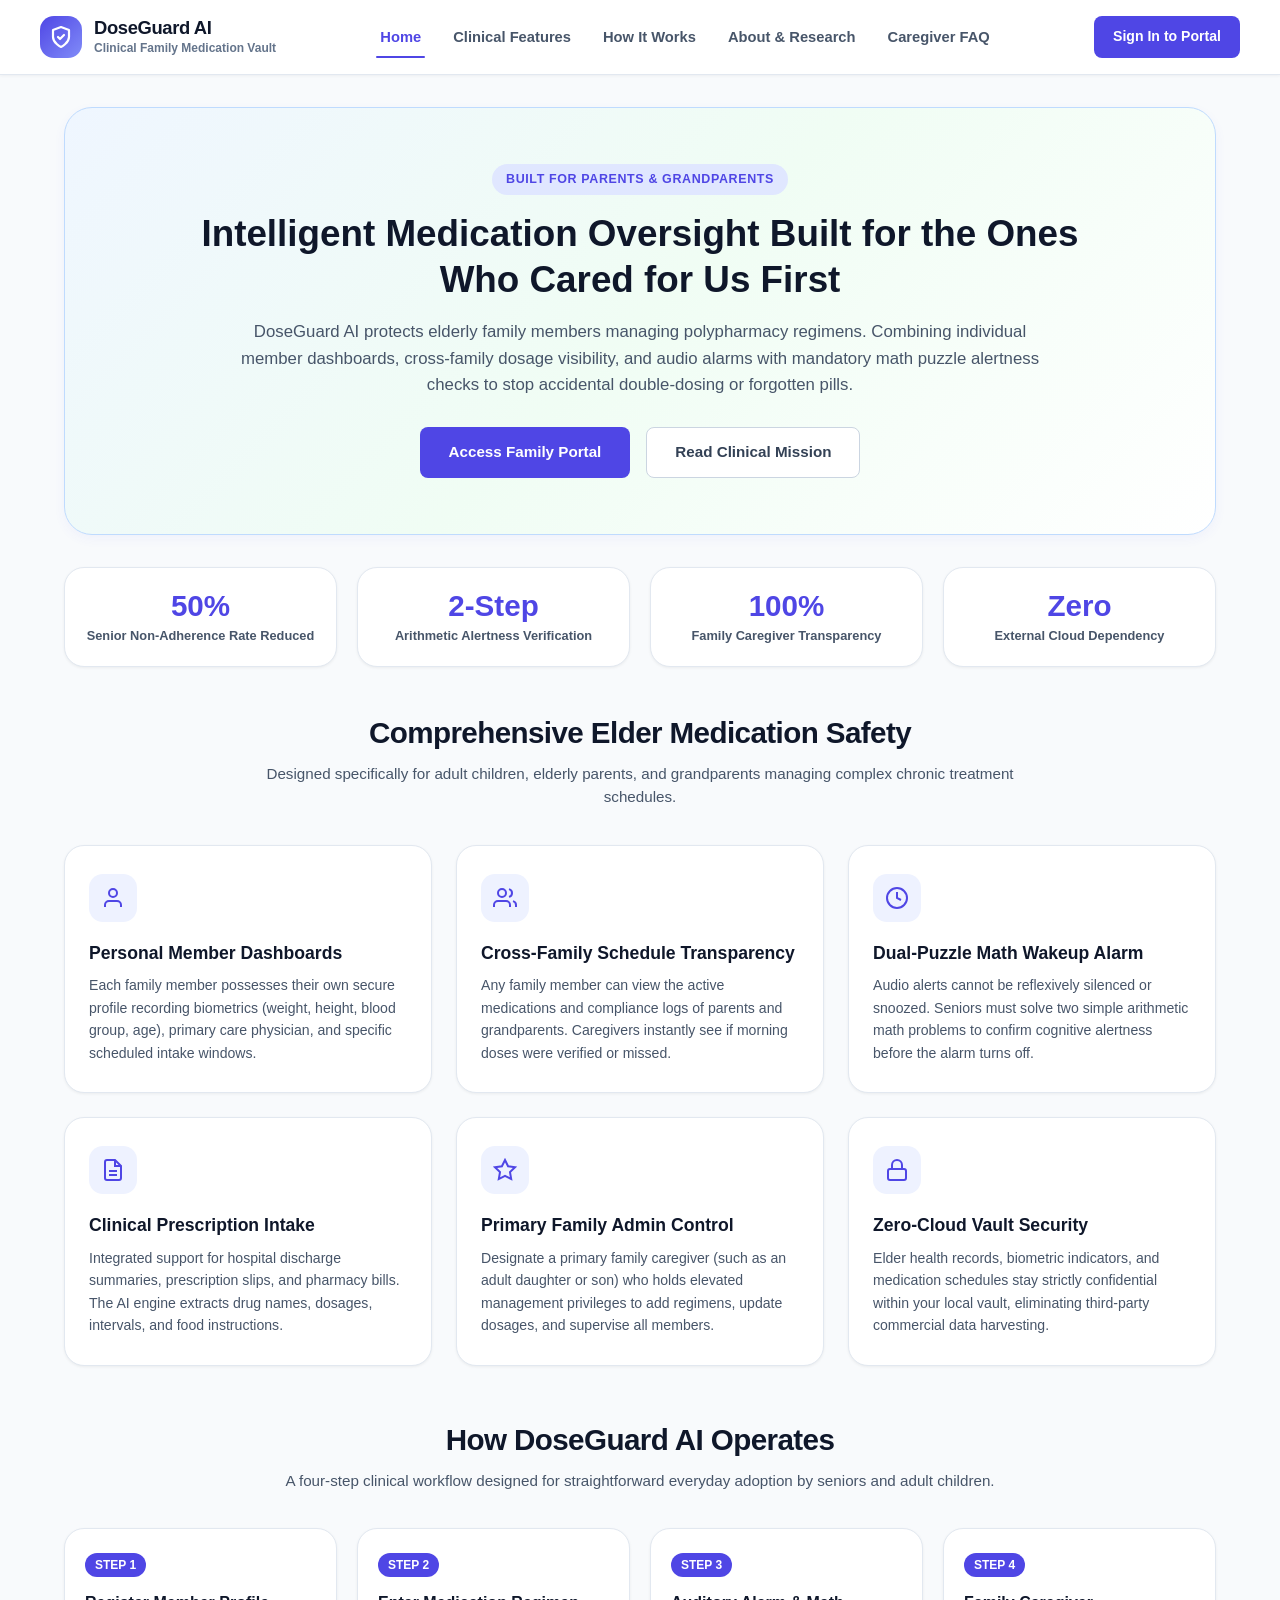
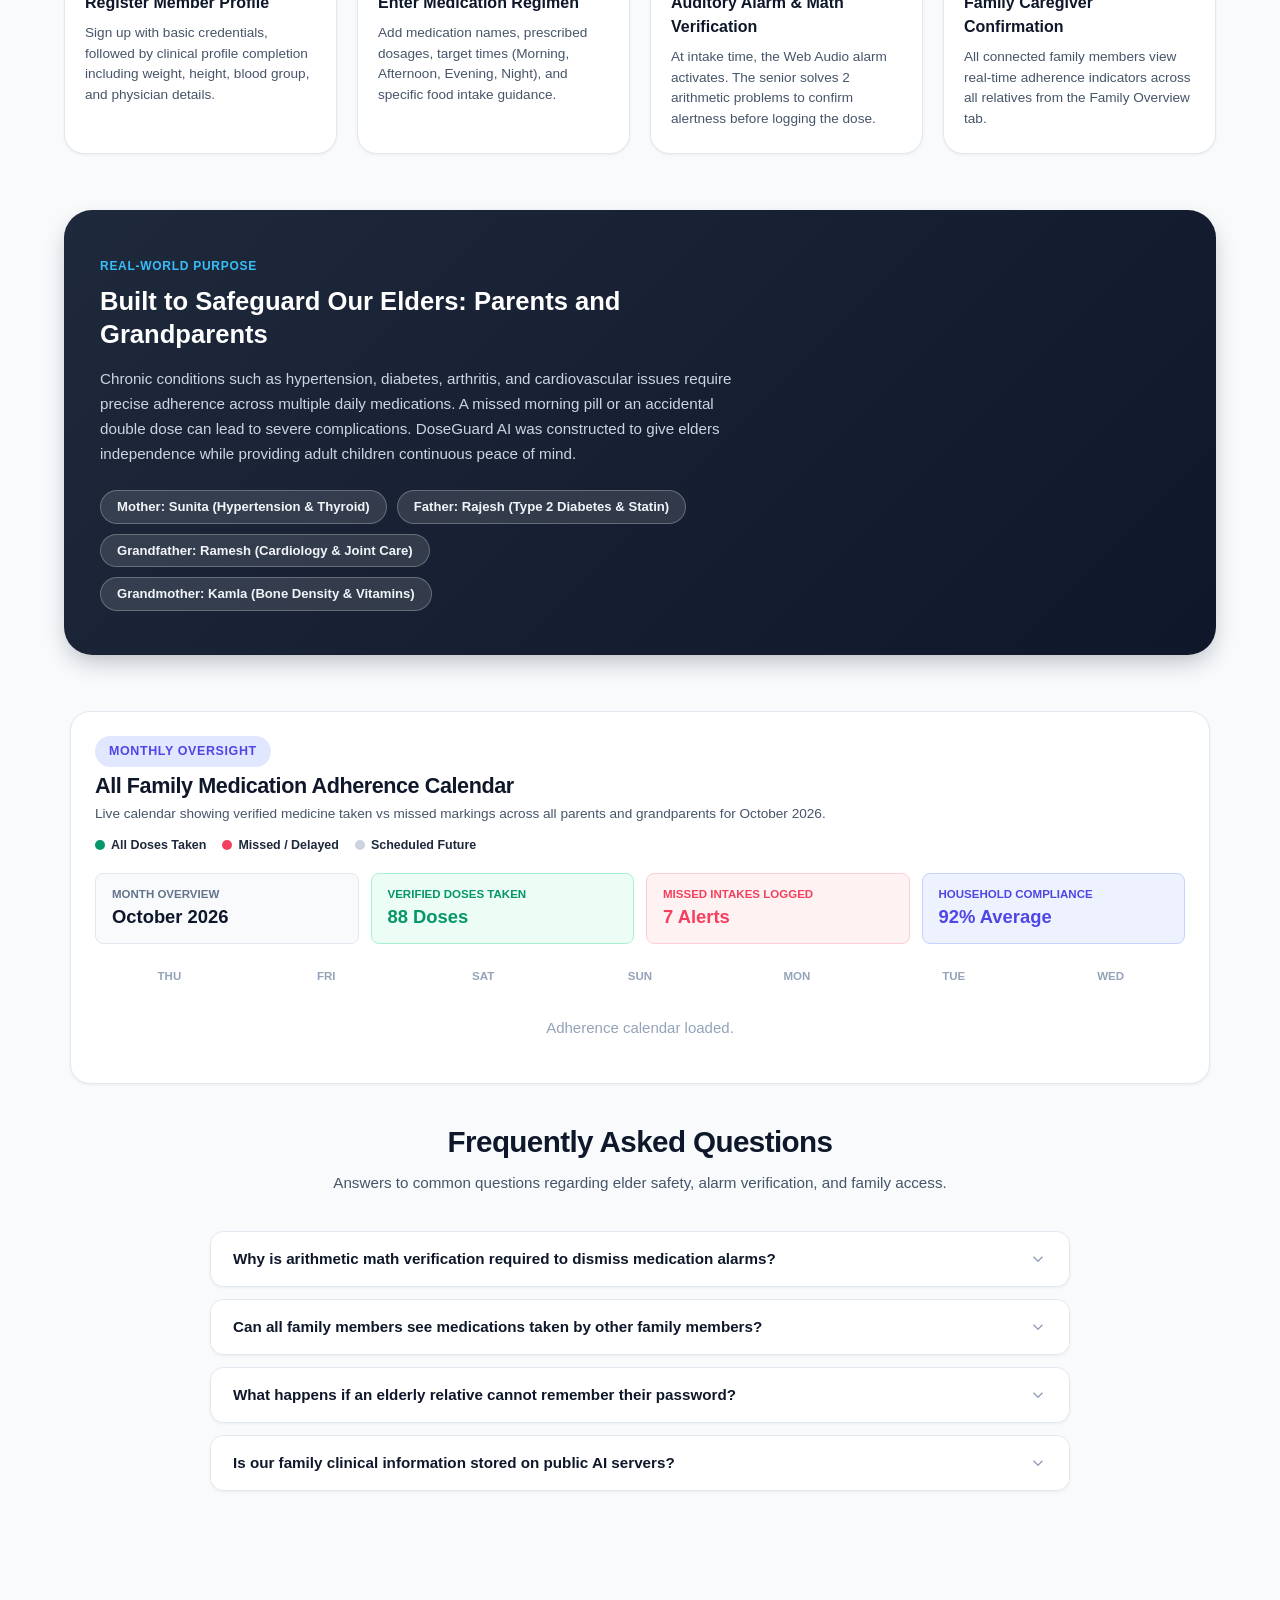
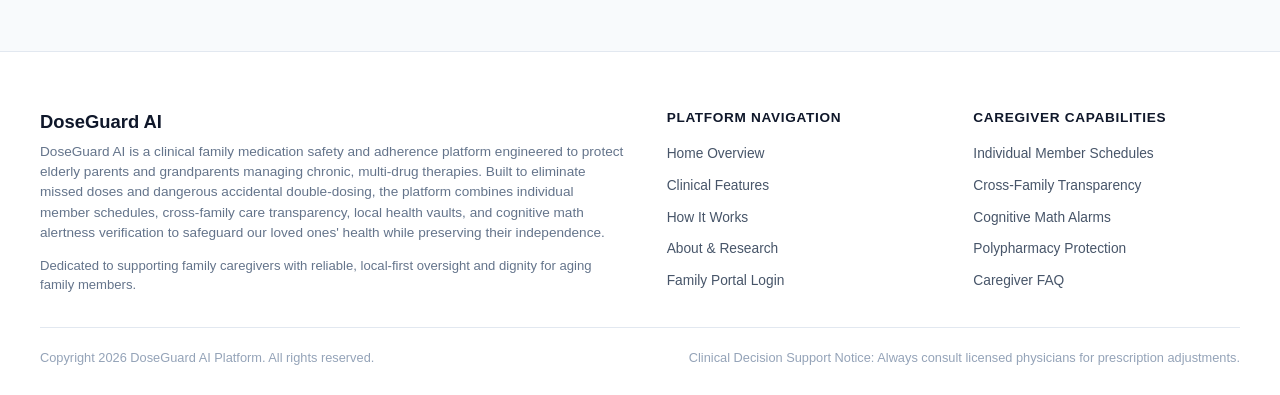
==== commit 341e3a97: "feat: add medication regimen management and health vitals tracking pages - Implemented the 'Add Medi" ====
--- a/templates/index.html
+++ b/templates/index.html
@@ -236,6 +236,74 @@
       </div>
     </section>
 
+    <!-- All Family Medication Calendar Section -->
+    <section id="family-calendar" class="calendar-card" style="margin: 40px auto; max-width: 1140px;">
+      <div class="calendar-top-bar">
+        <div class="calendar-title-box">
+          <span class="hero-badge" style="margin-bottom: 6px; display: inline-block;">Monthly Oversight</span>
+          <h2 class="section-title" style="text-align: left; font-size: 1.35rem; margin-bottom: 4px;">
+            All Family Medication Adherence Calendar
+          </h2>
+          <p style="font-size: 0.85rem; color: var(--slate-600);">
+            Live calendar showing verified medicine taken vs missed markings across all parents and grandparents for October 2026.
+          </p>
+        </div>
+
+        <div style="display: flex; align-items: center; gap: 14px; flex-wrap: wrap;">
+          <div class="calendar-legend-bar">
+            <div class="calendar-legend-item">
+              <span class="cal-legend-dot" style="background: var(--success);"></span>
+              <span>All Doses Taken</span>
+            </div>
+            <div class="calendar-legend-item">
+              <span class="cal-legend-dot" style="background: var(--accent-rose);"></span>
+              <span>Missed / Delayed</span>
+            </div>
+            <div class="calendar-legend-item">
+              <span class="cal-legend-dot" style="background: var(--slate-300);"></span>
+              <span>Scheduled Future</span>
+            </div>
+          </div>
+        </div>
+      </div>
+
+      <!-- Quick Metrics Strip -->
+      <div style="display: grid; grid-template-columns: repeat(auto-fit, minmax(180px, 1fr)); gap: 12px; margin-bottom: 20px;">
+        <div style="background: var(--slate-50); border: 1px solid var(--slate-200); border-radius: var(--radius-sm); padding: 12px 16px;">
+          <div style="font-size: 0.72rem; font-weight: 700; color: var(--slate-500); text-transform: uppercase;">Month Overview</div>
+          <div style="font-size: 1.15rem; font-weight: 800; color: var(--slate-900);">October 2026</div>
+        </div>
+        <div style="background: var(--success-light); border: 1px solid var(--success-border); border-radius: var(--radius-sm); padding: 12px 16px;">
+          <div style="font-size: 0.72rem; font-weight: 700; color: var(--success); text-transform: uppercase;">Verified Doses Taken</div>
+          <div style="font-size: 1.15rem; font-weight: 800; color: var(--success);" id="home-cal-taken-count">88 Doses</div>
+        </div>
+        <div style="background: #fef2f2; border: 1px solid #fecdd3; border-radius: var(--radius-sm); padding: 12px 16px;">
+          <div style="font-size: 0.72rem; font-weight: 700; color: var(--accent-rose); text-transform: uppercase;">Missed Intakes Logged</div>
+          <div style="font-size: 1.15rem; font-weight: 800; color: var(--accent-rose);" id="home-cal-missed-count">7 Alerts</div>
+        </div>
+        <div style="background: var(--primary-light); border: 1px solid var(--primary-border); border-radius: var(--radius-sm); padding: 12px 16px;">
+          <div style="font-size: 0.72rem; font-weight: 700; color: var(--primary); text-transform: uppercase;">Household Compliance</div>
+          <div style="font-size: 1.15rem; font-weight: 800; color: var(--primary);" id="home-cal-rate">92% Average</div>
+        </div>
+      </div>
+
+      <!-- Calendar Column Headers -->
+      <div class="calendar-grid-header">
+        <div class="cal-col-header">Thu</div>
+        <div class="cal-col-header">Fri</div>
+        <div class="cal-col-header">Sat</div>
+        <div class="cal-col-header">Sun</div>
+        <div class="cal-col-header">Mon</div>
+        <div class="cal-col-header">Tue</div>
+        <div class="cal-col-header">Wed</div>
+      </div>
+
+      <!-- Calendar Days Grid -->
+      <div class="calendar-days-grid" id="home-calendar-days">
+        <!-- Rendered by home.js -->
+      </div>
+    </section>
+
     <!-- Interactive Collapsible FAQ Section -->
     <section id="faq-section" class="faq-section-wrapper">
       <div class="section-header-center">
--- a/static/css/styles.css
+++ b/static/css/styles.css
@@ -2867,3 +2867,482 @@
   line-height: 1.5;
   margin-top: 10px;
 }
+
+/* ========================================================================= */
+/* DASHBOARD LAYOUT CENTERING & SIDEBAR BOTTOM NAV                           */
+/* ========================================================================= */
+
+.dash-centered-container {
+  max-width: 1140px;
+  width: 100%;
+  margin: 0 auto;
+}
+
+.sidebar-bottom-block {
+  border-top: 1px solid var(--slate-200);
+  padding-top: 14px;
+  margin-top: auto;
+  display: flex;
+  flex-direction: column;
+  gap: 4px;
+}
+
+.sidebar-bottom-label {
+  font-size: 0.7rem;
+  font-weight: 800;
+  text-transform: uppercase;
+  letter-spacing: 0.06em;
+  color: var(--slate-400);
+  padding: 4px 14px 6px 14px;
+}
+
+/* ========================================================================= */
+/* DASHBOARD ANALYTICS & VISUALIZATIONS                                      */
+/* ========================================================================= */
+
+.schedule-analytics-grid {
+  display: grid;
+  grid-template-columns: 1.5fr 1fr;
+  gap: 20px;
+  margin-bottom: 24px;
+}
+
+@media (max-width: 860px) {
+  .schedule-analytics-grid {
+    grid-template-columns: 1fr;
+  }
+}
+
+.chart-card {
+  background: #ffffff;
+  border: 1px solid var(--slate-200);
+  border-radius: var(--radius-lg);
+  padding: 22px 24px;
+  box-shadow: var(--shadow-sm);
+  display: flex;
+  flex-direction: column;
+  justify-content: space-between;
+}
+
+.chart-card-header {
+  display: flex;
+  justify-content: space-between;
+  align-items: center;
+  margin-bottom: 18px;
+}
+
+.chart-card-title {
+  font-size: 0.95rem;
+  font-weight: 800;
+  color: var(--slate-900);
+}
+
+.chart-card-badge {
+  font-size: 0.75rem;
+  font-weight: 700;
+  padding: 3px 10px;
+  border-radius: var(--radius-full);
+  background: var(--success-light);
+  color: var(--success);
+}
+
+/* 7-Day Weekly Bar Graph */
+.weekly-bar-chart {
+  display: flex;
+  justify-content: space-between;
+  align-items: flex-end;
+  height: 140px;
+  padding-top: 16px;
+  gap: 12px;
+}
+
+.chart-bar-col {
+  flex: 1;
+  display: flex;
+  flex-direction: column;
+  align-items: center;
+  gap: 6px;
+  height: 100%;
+  justify-content: flex-end;
+}
+
+.chart-bar-val {
+  font-size: 0.72rem;
+  font-weight: 700;
+  color: var(--slate-600);
+}
+
+.chart-bar-track {
+  width: 100%;
+  max-width: 32px;
+  height: 90px;
+  background: var(--slate-100);
+  border-radius: var(--radius-sm);
+  display: flex;
+  align-items: flex-end;
+  overflow: hidden;
+}
+
+.chart-bar-fill {
+  width: 100%;
+  background: linear-gradient(180deg, var(--primary) 0%, #6366f1 100%);
+  border-radius: var(--radius-sm) var(--radius-sm) 0 0;
+  transition: height 0.4s ease;
+}
+
+.chart-bar-fill.perfect {
+  background: linear-gradient(180deg, var(--success) 0%, #34d399 100%);
+}
+
+.chart-bar-fill.missed {
+  background: linear-gradient(180deg, var(--warning) 0%, #fbbf24 100%);
+}
+
+.chart-bar-day {
+  font-size: 0.75rem;
+  font-weight: 700;
+  color: var(--slate-500);
+}
+
+/* Time of Day Donut / Distribution */
+.donut-chart-container {
+  display: flex;
+  align-items: center;
+  justify-content: space-around;
+  gap: 20px;
+  padding: 10px 0;
+}
+
+.donut-svg-wrapper {
+  position: relative;
+  width: 120px;
+  height: 120px;
+}
+
+.donut-inner-text {
+  position: absolute;
+  top: 50%;
+  left: 50%;
+  transform: translate(-50%, -50%);
+  text-align: center;
+}
+
+.donut-center-num {
+  font-size: 1.35rem;
+  font-weight: 800;
+  color: var(--slate-900);
+  line-height: 1.1;
+}
+
+.donut-center-label {
+  font-size: 0.68rem;
+  font-weight: 700;
+  color: var(--slate-400);
+  text-transform: uppercase;
+}
+
+.donut-legend-list {
+  display: flex;
+  flex-direction: column;
+  gap: 8px;
+  flex: 1;
+}
+
+.donut-legend-item {
+  display: flex;
+  align-items: center;
+  justify-content: space-between;
+  font-size: 0.82rem;
+  color: var(--slate-700);
+}
+
+.donut-dot {
+  width: 10px;
+  height: 10px;
+  border-radius: var(--radius-full);
+  display: inline-block;
+  margin-right: 8px;
+}
+
+.streak-metrics-row {
+  display: grid;
+  grid-template-columns: repeat(3, 1fr);
+  gap: 16px;
+  margin-bottom: 24px;
+}
+
+@media (max-width: 680px) {
+  .streak-metrics-row {
+    grid-template-columns: 1fr;
+  }
+}
+
+.streak-metric-card {
+  background: #ffffff;
+  border: 1px solid var(--slate-200);
+  border-radius: var(--radius-md);
+  padding: 16px;
+  display: flex;
+  align-items: center;
+  gap: 14px;
+}
+
+.streak-metric-icon {
+  width: 42px;
+  height: 42px;
+  border-radius: var(--radius-md);
+  background: var(--primary-light);
+  color: var(--primary);
+  display: flex;
+  align-items: center;
+  justify-content: center;
+}
+
+.streak-metric-val {
+  font-size: 1.3rem;
+  font-weight: 800;
+  color: var(--slate-900);
+  line-height: 1.1;
+}
+
+.streak-metric-label {
+  font-size: 0.75rem;
+  color: var(--slate-500);
+  font-weight: 600;
+}
+
+/* Family Adherence Analytics */
+.family-analytics-grid {
+  display: grid;
+  grid-template-columns: 1.5fr 1fr;
+  gap: 20px;
+  margin-bottom: 28px;
+}
+
+@media (max-width: 860px) {
+  .family-analytics-grid {
+    grid-template-columns: 1fr;
+  }
+}
+
+.family-comp-list {
+  display: flex;
+  flex-direction: column;
+  gap: 12px;
+}
+
+.family-comp-item {
+  display: flex;
+  flex-direction: column;
+  gap: 4px;
+}
+
+.family-comp-header {
+  display: flex;
+  justify-content: space-between;
+  font-size: 0.82rem;
+  font-weight: 700;
+  color: var(--slate-800);
+}
+
+.family-comp-track {
+  width: 100%;
+  height: 10px;
+  background: var(--slate-100);
+  border-radius: var(--radius-full);
+  overflow: hidden;
+}
+
+.family-comp-fill {
+  height: 100%;
+  border-radius: var(--radius-full);
+  background: var(--primary);
+  transition: width 0.4s ease;
+}
+
+.category-dist-bar {
+  display: flex;
+  width: 100%;
+  height: 14px;
+  border-radius: var(--radius-full);
+  overflow: hidden;
+  margin: 16px 0 14px 0;
+}
+
+.cat-segment {
+  height: 100%;
+}
+
+/* ========================================================================= */
+/* HOUSEHOLD MEDICATION ADHERENCE CALENDAR STYLES */
+/* ========================================================================= */
+.calendar-card {
+  background: #ffffff;
+  border: 1px solid var(--slate-200);
+  border-radius: var(--radius-lg);
+  padding: 24px;
+  box-shadow: var(--shadow-sm);
+  margin-bottom: 28px;
+}
+
+.calendar-top-bar {
+  display: flex;
+  justify-content: space-between;
+  align-items: center;
+  margin-bottom: 18px;
+  flex-wrap: wrap;
+  gap: 12px;
+}
+
+.calendar-title-box h3 {
+  font-size: 1.15rem;
+  font-weight: 800;
+  color: var(--slate-900);
+  margin-bottom: 2px;
+}
+
+.calendar-title-box p {
+  font-size: 0.82rem;
+  color: var(--slate-500);
+}
+
+.calendar-legend-bar {
+  display: flex;
+  align-items: center;
+  gap: 16px;
+  font-size: 0.78rem;
+  font-weight: 700;
+}
+
+.calendar-legend-item {
+  display: flex;
+  align-items: center;
+  gap: 6px;
+}
+
+.cal-legend-dot {
+  width: 10px;
+  height: 10px;
+  border-radius: var(--radius-full);
+}
+
+.calendar-grid-header {
+  display: grid;
+  grid-template-columns: repeat(7, 1fr);
+  gap: 8px;
+  margin-bottom: 8px;
+  text-align: center;
+}
+
+.cal-col-header {
+  font-size: 0.72rem;
+  font-weight: 800;
+  text-transform: uppercase;
+  color: var(--slate-400);
+  padding: 4px 0;
+}
+
+.calendar-days-grid {
+  display: grid;
+  grid-template-columns: repeat(7, 1fr);
+  gap: 8px;
+}
+
+.cal-day-cell {
+  background: #f8fafc;
+  border: 1px solid var(--slate-200);
+  border-radius: var(--radius-md);
+  padding: 10px 8px;
+  min-height: 72px;
+  display: flex;
+  flex-direction: column;
+  justify-content: space-between;
+  transition: all 0.15s ease;
+  position: relative;
+}
+
+.cal-day-cell:hover {
+  transform: translateY(-1px);
+  box-shadow: var(--shadow-sm);
+}
+
+.cal-day-cell.perfect {
+  background: #f0fdf4;
+  border-color: #86efac;
+}
+
+.cal-day-cell.missed {
+  background: #fef2f2;
+  border-color: #fca5a5;
+}
+
+.cal-day-cell.today {
+  border: 2px solid var(--primary);
+  box-shadow: 0 0 0 2px rgba(79, 70, 229, 0.15);
+}
+
+.cal-day-cell.future {
+  opacity: 0.75;
+  background: #ffffff;
+}
+
+.cal-day-top {
+  display: flex;
+  justify-content: space-between;
+  align-items: center;
+  margin-bottom: 4px;
+}
+
+.cal-day-number {
+  font-size: 0.88rem;
+  font-weight: 800;
+  color: var(--slate-800);
+}
+
+.cal-day-badge {
+  font-size: 0.65rem;
+  font-weight: 800;
+  padding: 1px 6px;
+  border-radius: var(--radius-full);
+}
+
+.cal-day-badge.perfect {
+  background: var(--success-light);
+  color: var(--success);
+}
+
+.cal-day-badge.missed {
+  background: #fee2e2;
+  color: #b91c1c;
+}
+
+.cal-day-badge.future {
+  background: var(--slate-100);
+  color: var(--slate-500);
+}
+
+.cal-day-meta {
+  font-size: 0.72rem;
+  color: var(--slate-500);
+  line-height: 1.2;
+}
+
+.cal-day-meta strong {
+  color: var(--slate-700);
+}
+
+@media (max-width: 768px) {
+  .calendar-days-grid, .calendar-grid-header {
+    gap: 4px;
+  }
+  .cal-day-cell {
+    padding: 6px 4px;
+    min-height: 60px;
+  }
+  .cal-day-number {
+    font-size: 0.75rem;
+  }
+  .cal-day-meta {
+    font-size: 0.65rem;
+  }
+}
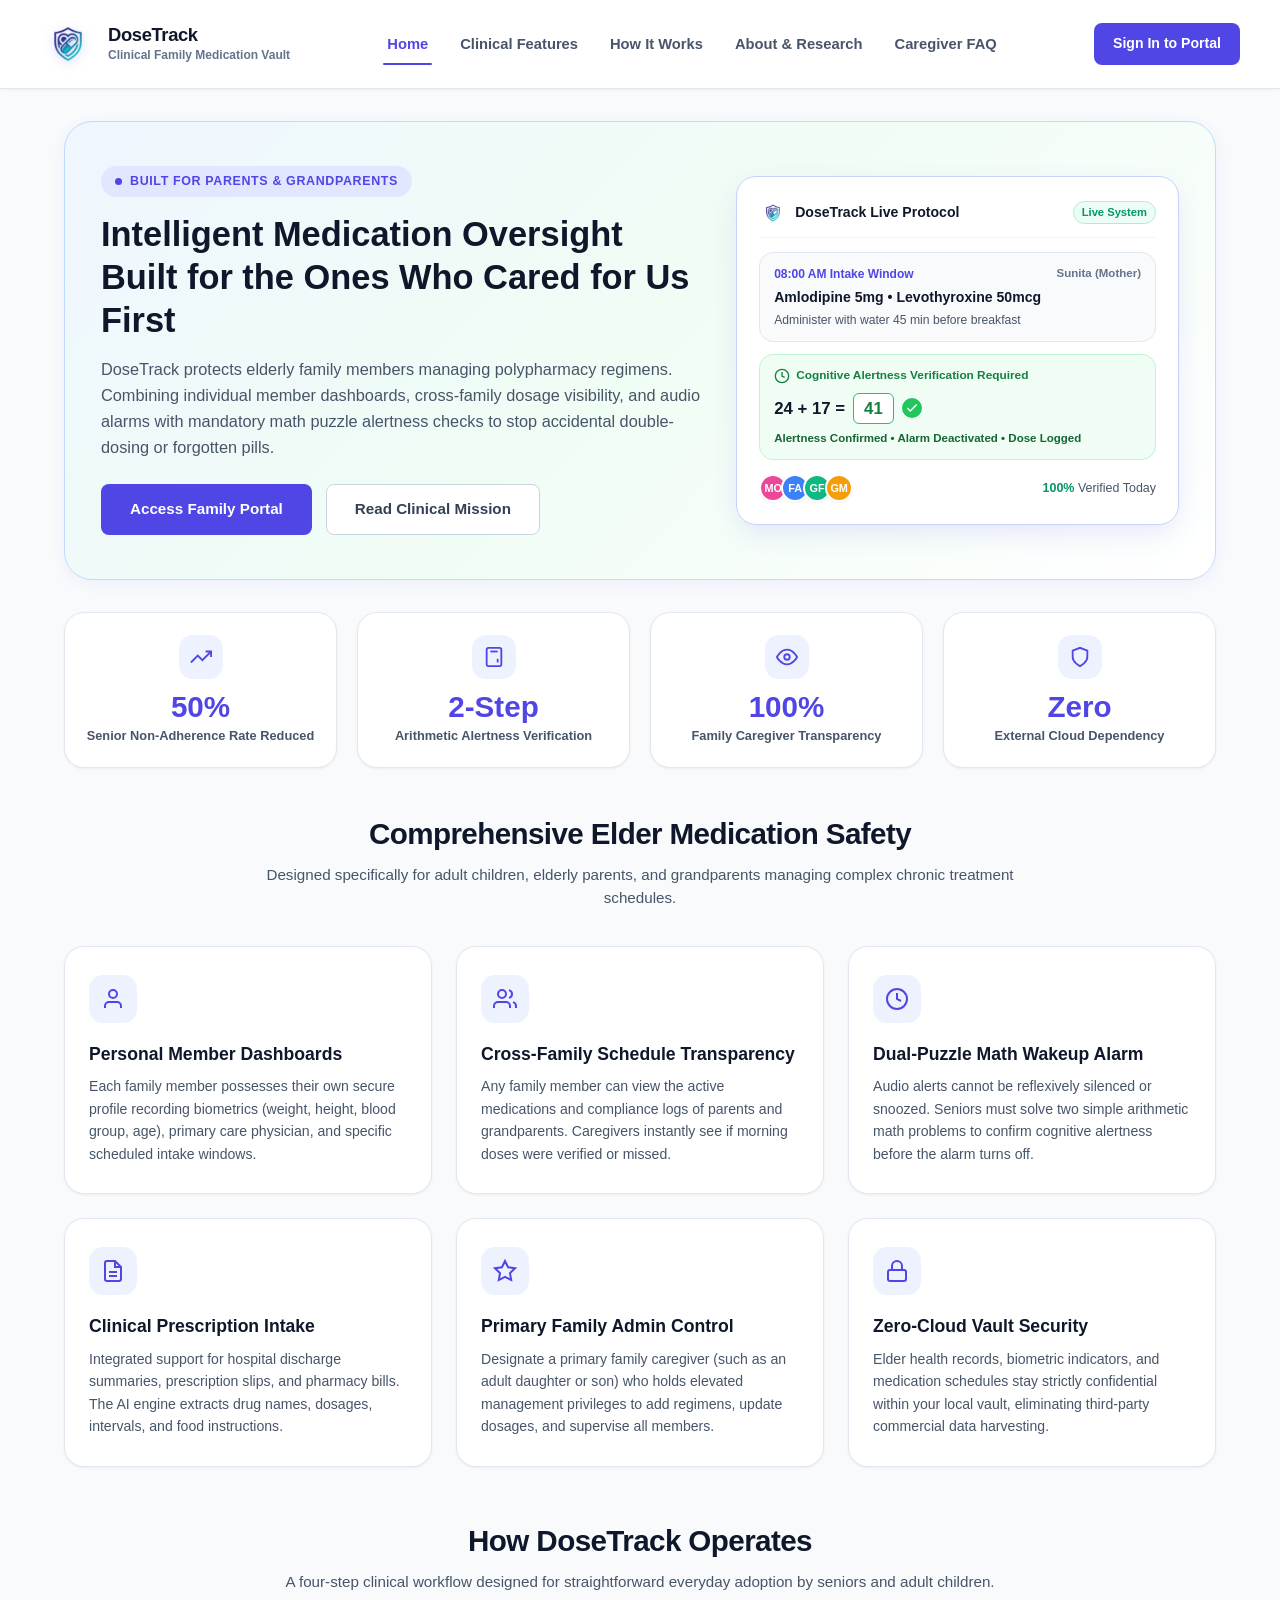
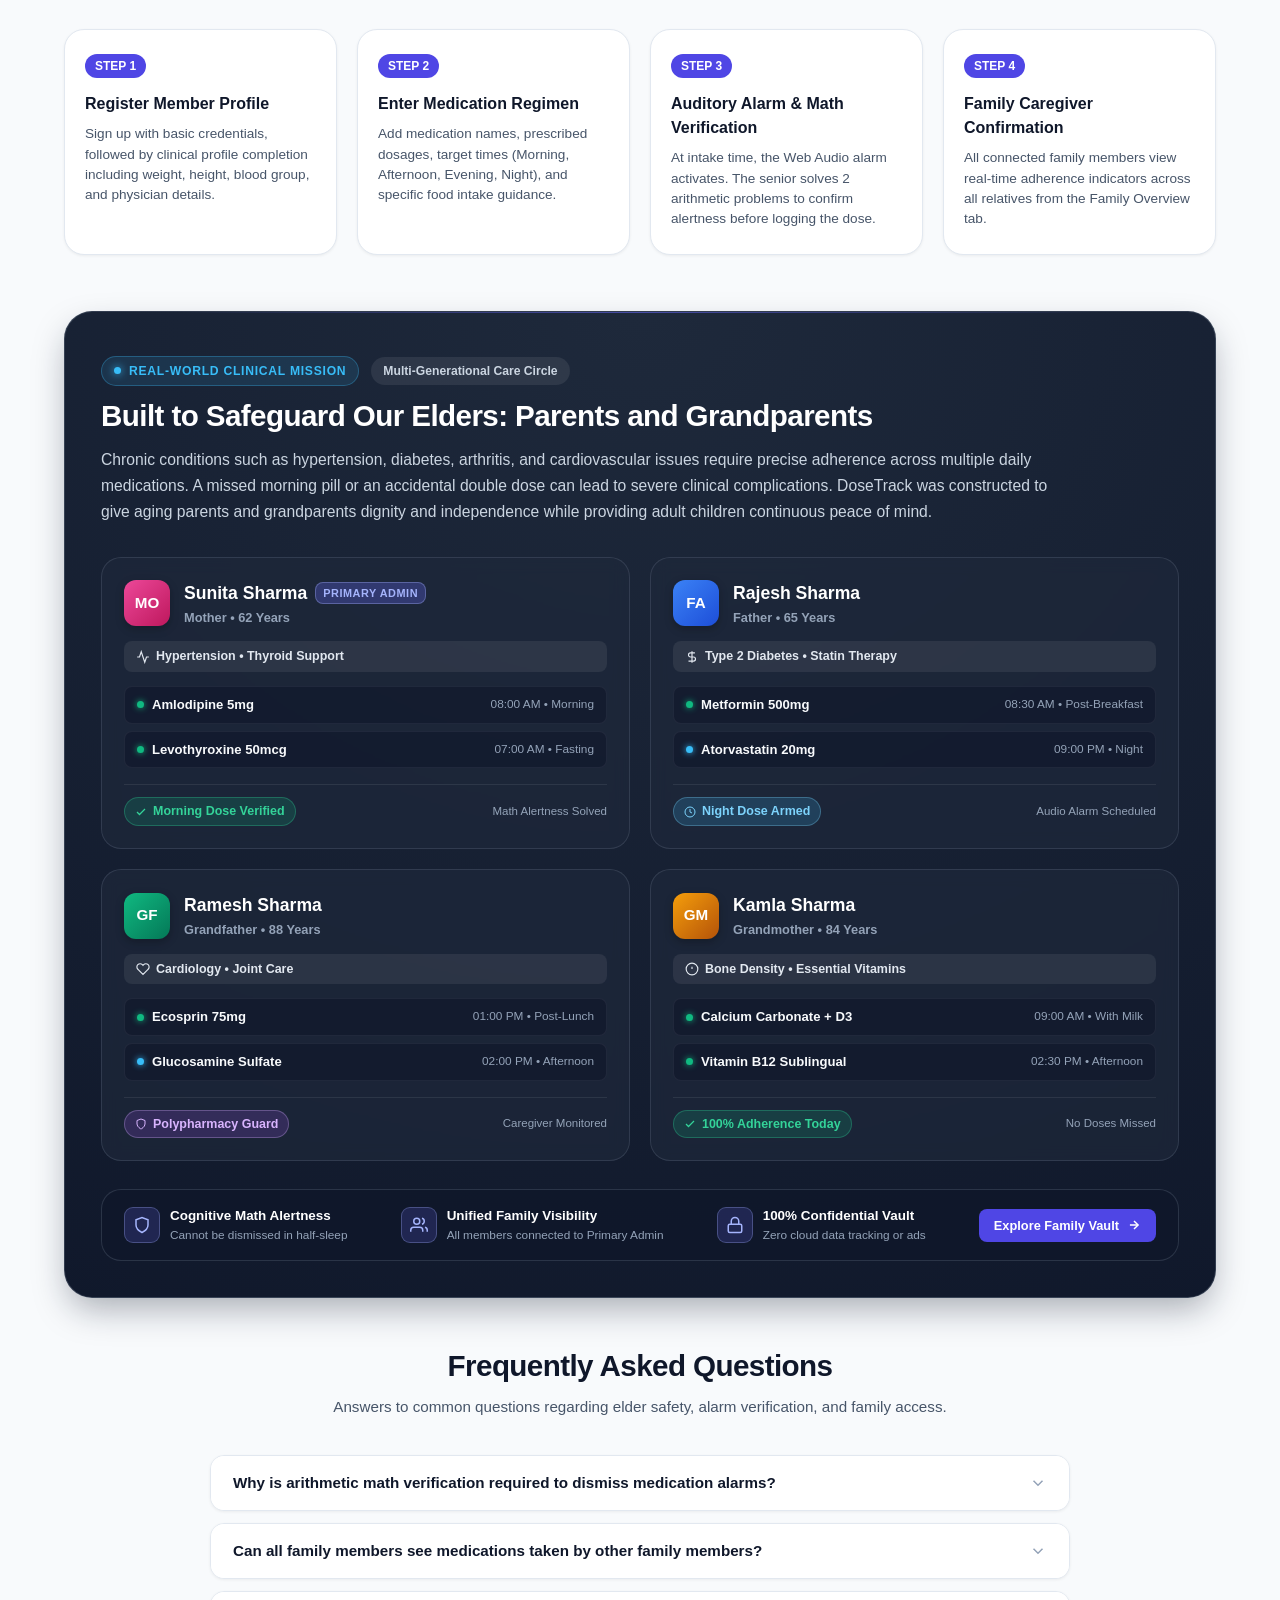
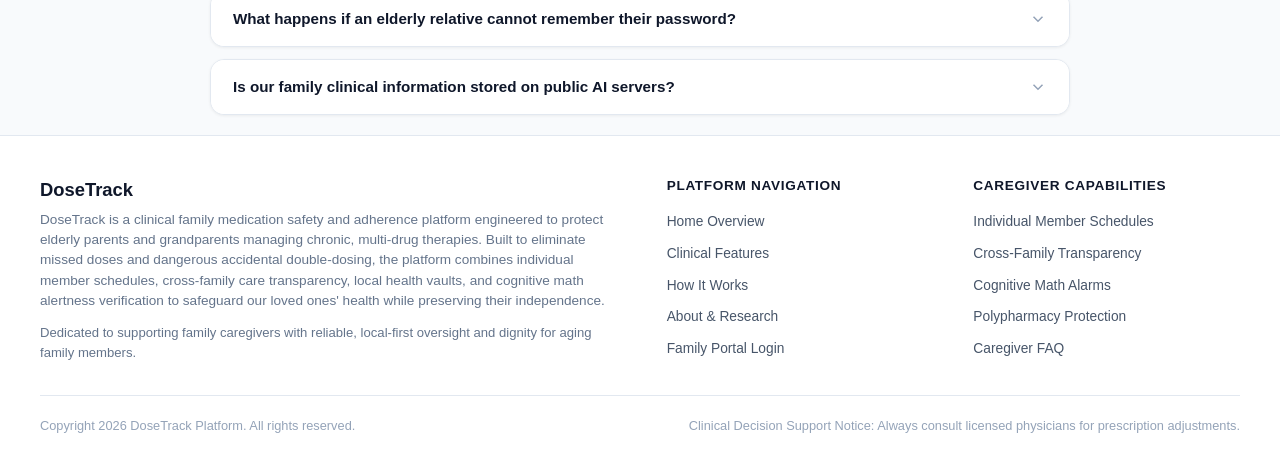
==== commit 55146150: "Refactor code structure for improved readability and maintainability" ====
--- a/templates/index.html
+++ b/templates/index.html
@@ -3,7 +3,8 @@
 <head>
   <meta charset="UTF-8">
   <meta name="viewport" content="width=device-width, initial-scale=1.0">
-  <title>DoseGuard AI - Family Medication Safety & Adherence Platform</title>
+  <title>DoseTrack - Family Medication Safety & Adherence Platform</title>
+  <link rel="icon" type="image/png" href="/static/images/logo.png">
   <link rel="stylesheet" href="/static/css/styles.css">
 </head>
 <body class="public-page-wrapper">
@@ -13,13 +14,10 @@
     <div class="header-inner-full">
       <div class="brand-block" onclick="window.location.href='/'">
         <div class="brand-symbol">
-          <svg width="24" height="24" viewBox="0 0 24 24" fill="none" stroke="currentColor" stroke-width="2.2" stroke-linecap="round" stroke-linejoin="round">
-            <path d="M12 22s8-4 8-10V5l-8-3-8 3v7c0 6 8 10 8 10z"></path>
-            <path d="M9 12l2 2 4-4"></path>
-          </svg>
+          <img src="/static/images/logo.png" alt="DoseTrack" style="width: 56px; height: 56px; object-fit: contain; border-radius: 8px;">
         </div>
         <div>
-          <div class="brand-text-name">DoseGuard AI</div>
+          <div class="brand-text-name">DoseTrack</div>
           <div class="brand-subtext">Clinical Family Medication Vault</div>
         </div>
       </div>
@@ -44,39 +42,133 @@
   <main class="public-content-container">
 
     <!-- Hero Section -->
+    <!-- Hero Section with Interactive Clinical Simulation Preview -->
     <section class="public-hero-card">
-      <span class="hero-badge">Built for Parents & Grandparents</span>
-      <h1 class="hero-title">
-        Intelligent Medication Oversight Built for the Ones Who Cared for Us First
-      </h1>
-      <p class="hero-description">
-        DoseGuard AI protects elderly family members managing polypharmacy regimens. Combining individual member dashboards, cross-family dosage visibility, and audio alarms with mandatory math puzzle alertness checks to stop accidental double-dosing or forgotten pills.
-      </p>
-      <div class="hero-actions">
-        <a href="/login" class="btn btn-primary btn-lg">
-          Access Family Portal
-        </a>
-        <a href="/about" class="btn btn-secondary btn-lg">
-          Read Clinical Mission
-        </a>
+      <div class="hero-split-grid">
+        <div class="hero-text-col">
+          <div class="hero-badge">
+            <span class="hero-badge-dot"></span>
+            <span>Built for Parents & Grandparents</span>
+          </div>
+          <h1 class="hero-title">
+            Intelligent Medication Oversight Built for the Ones Who Cared for Us First
+          </h1>
+          <p class="hero-description">
+            DoseTrack protects elderly family members managing polypharmacy regimens. Combining individual member dashboards, cross-family dosage visibility, and audio alarms with mandatory math puzzle alertness checks to stop accidental double-dosing or forgotten pills.
+          </p>
+          <div class="hero-actions">
+            <a href="/login" class="btn btn-primary btn-lg" id="btn-hero-access">
+              Access Family Portal
+            </a>
+            <a href="/about" class="btn btn-secondary btn-lg" id="btn-hero-mission">
+              Read Clinical Mission
+            </a>
+          </div>
+        </div>
+
+        <!-- Interactive Hero Clinical Preview Card -->
+        <div class="hero-visual-col">
+          <div class="hero-interactive-card">
+            <div class="hero-card-header">
+              <div class="hero-card-brand">
+                <img src="/static/images/logo.png" alt="DoseTrack" style="width: 28px; height: 28px; object-fit: contain;">
+                <span>DoseTrack Live Protocol</span>
+              </div>
+              <span class="hero-live-badge">Live System</span>
+            </div>
+
+            <div class="hero-dose-sample">
+              <div class="hero-dose-top">
+                <span class="hero-time-tag">08:00 AM Intake Window</span>
+                <span class="hero-member-tag">Sunita (Mother)</span>
+              </div>
+              <div class="hero-med-title">Amlodipine 5mg &bull; Levothyroxine 50mcg</div>
+              <div class="hero-instructions">Administer with water 45 min before breakfast</div>
+            </div>
+
+            <!-- Interactive Alarm Simulation Box -->
+            <div class="hero-math-preview">
+              <div class="hero-math-head">
+                <svg width="16" height="16" viewBox="0 0 24 24" fill="none" stroke="currentColor" stroke-width="2">
+                  <circle cx="12" cy="12" r="10"></circle>
+                  <polyline points="12 6 12 12 16 14"></polyline>
+                </svg>
+                <span>Cognitive Alertness Verification Required</span>
+              </div>
+              <div class="hero-math-equation">
+                <span class="math-problem">24 + 17 = </span>
+                <span class="math-solution">41</span>
+                <span class="math-check-icon">
+                  <svg width="14" height="14" viewBox="0 0 24 24" fill="none" stroke="currentColor" stroke-width="2.5">
+                    <polyline points="20 6 9 17 4 12"></polyline>
+                  </svg>
+                </span>
+              </div>
+              <div class="hero-math-status">Alertness Confirmed &bull; Alarm Deactivated &bull; Dose Logged</div>
+            </div>
+
+            <div class="hero-family-live-row">
+              <div class="hero-avatars-cluster">
+                <span class="cluster-avatar mo" title="Mother: Sunita">MO</span>
+                <span class="cluster-avatar fa" title="Father: Rajesh">FA</span>
+                <span class="cluster-avatar gf" title="Grandfather: Ramesh">GF</span>
+                <span class="cluster-avatar gm" title="Grandmother: Kamla">GM</span>
+              </div>
+              <div class="hero-adherence-stat">
+                <strong>100%</strong> Verified Today
+              </div>
+            </div>
+          </div>
+        </div>
       </div>
     </section>
 
-    <!-- Adherence Metric Highlights -->
+    <!-- Adherence Metric Highlights with Interactive Icons -->
     <section class="stats-row">
       <div class="stat-pill-card">
+        <div class="stat-icon-wrapper">
+          <svg width="22" height="22" viewBox="0 0 24 24" fill="none" stroke="currentColor" stroke-width="2">
+            <polyline points="23 6 13.5 15.5 8.5 10.5 1 18"></polyline>
+            <polyline points="17 6 23 6 23 12"></polyline>
+          </svg>
+        </div>
         <div class="stat-num">50%</div>
         <div class="stat-label">Senior Non-Adherence Rate Reduced</div>
       </div>
       <div class="stat-pill-card">
+        <div class="stat-icon-wrapper">
+          <svg width="22" height="22" viewBox="0 0 24 24" fill="none" stroke="currentColor" stroke-width="2">
+            <rect x="4" y="2" width="16" height="20" rx="2"></rect>
+            <line x1="8" y1="6" x2="16" y2="6"></line>
+            <line x1="16" y1="14" x2="16" y2="18"></line>
+            <path d="M16 10h.01"></path>
+            <path d="M12 10h.01"></path>
+            <path d="M8 10h.01"></path>
+            <path d="M12 14h.01"></path>
+            <path d="M8 14h.01"></path>
+            <path d="M12 18h.01"></path>
+            <path d="M8 18h.01"></path>
+          </svg>
+        </div>
         <div class="stat-num">2-Step</div>
         <div class="stat-label">Arithmetic Alertness Verification</div>
       </div>
       <div class="stat-pill-card">
+        <div class="stat-icon-wrapper">
+          <svg width="22" height="22" viewBox="0 0 24 24" fill="none" stroke="currentColor" stroke-width="2">
+            <path d="M1 12s4-8 11-8 11 8 11 8-4 8-11 8-11-8-11-8z"></path>
+            <circle cx="12" cy="12" r="3"></circle>
+          </svg>
+        </div>
         <div class="stat-num">100%</div>
         <div class="stat-label">Family Caregiver Transparency</div>
       </div>
       <div class="stat-pill-card">
+        <div class="stat-icon-wrapper">
+          <svg width="22" height="22" viewBox="0 0 24 24" fill="none" stroke="currentColor" stroke-width="2">
+            <path d="M12 22s8-4 8-10V5l-8-3-8 3v7c0 6 8 10 8 10z"></path>
+          </svg>
+        </div>
         <div class="stat-num">Zero</div>
         <div class="stat-label">External Cloud Dependency</div>
       </div>
@@ -178,7 +270,7 @@
     <!-- How It Works Section -->
     <section id="how-it-works" class="workflow-section">
       <div class="section-header-center">
-        <h2 class="section-title">How DoseGuard AI Operates</h2>
+        <h2 class="section-title">How DoseTrack Operates</h2>
         <p class="section-subtitle">
           A four-step clinical workflow designed for straightforward everyday adoption by seniors and adult children.
         </p>
@@ -219,90 +311,246 @@
       </div>
     </section>
 
-    <!-- Dedicated Caregiver Story -->
-    <section class="family-story-card">
-      <div class="story-content">
-        <span class="story-tag">Real-World Purpose</span>
-        <h3 class="story-heading">Built to Safeguard Our Elders: Parents and Grandparents</h3>
+    <!-- Dedicated Caregiver Story & Interactive Elder Care Circle -->
+    <section class="family-story-card" id="elder-safeguard">
+      <div class="story-header-block">
+        <div class="story-tag-row">
+          <span class="story-tag">
+            <span class="story-tag-dot"></span>
+            Real-World Clinical Mission
+          </span>
+          <span class="story-badge-pill">Multi-Generational Care Circle</span>
+        </div>
+        <h2 class="story-heading">Built to Safeguard Our Elders: Parents and Grandparents</h2>
         <p class="story-body">
-          Chronic conditions such as hypertension, diabetes, arthritis, and cardiovascular issues require precise adherence across multiple daily medications. A missed morning pill or an accidental double dose can lead to severe complications. DoseGuard AI was constructed to give elders independence while providing adult children continuous peace of mind.
+          Chronic conditions such as hypertension, diabetes, arthritis, and cardiovascular issues require precise adherence across multiple daily medications. A missed morning pill or an accidental double dose can lead to severe clinical complications. DoseTrack was constructed to give aging parents and grandparents dignity and independence while providing adult children continuous peace of mind.
         </p>
-        <div class="story-family-pills">
-          <span class="family-pill">Mother: Sunita (Hypertension & Thyroid)</span>
-          <span class="family-pill">Father: Rajesh (Type 2 Diabetes & Statin)</span>
-          <span class="family-pill">Grandfather: Ramesh (Cardiology & Joint Care)</span>
-          <span class="family-pill">Grandmother: Kamla (Bone Density & Vitamins)</span>
+      </div>
+
+      <!-- Interactive 4-Elder Member Grid -->
+      <div class="elder-safeguard-grid">
+        
+        <!-- Member 1: Mother Sunita -->
+        <div class="elder-member-card">
+          <div class="elder-card-top">
+            <div class="elder-avatar elder-avatar-mother">MO</div>
+            <div class="elder-meta">
+              <div class="elder-name-row">
+                <h4 class="elder-name">Sunita Sharma</h4>
+                <span class="elder-admin-tag">Primary Admin</span>
+              </div>
+              <div class="elder-role-age">Mother &bull; 62 Years</div>
+            </div>
+          </div>
+          <div class="elder-condition-badge">
+            <svg width="14" height="14" viewBox="0 0 24 24" fill="none" stroke="currentColor" stroke-width="2">
+              <path d="M22 12h-4l-3 9L9 3l-3 9H2"></path>
+            </svg>
+            <span>Hypertension &bull; Thyroid Support</span>
+          </div>
+          <div class="elder-meds-list">
+            <div class="elder-med-item">
+              <span class="elder-med-dot taken"></span>
+              <span class="elder-med-name">Amlodipine 5mg</span>
+              <span class="elder-med-time">08:00 AM &bull; Morning</span>
+            </div>
+            <div class="elder-med-item">
+              <span class="elder-med-dot taken"></span>
+              <span class="elder-med-name">Levothyroxine 50mcg</span>
+              <span class="elder-med-time">07:00 AM &bull; Fasting</span>
+            </div>
+          </div>
+          <div class="elder-card-footer">
+            <div class="elder-status-pill verified">
+              <svg width="12" height="12" viewBox="0 0 24 24" fill="none" stroke="currentColor" stroke-width="2.5">
+                <polyline points="20 6 9 17 4 12"></polyline>
+              </svg>
+              <span>Morning Dose Verified</span>
+            </div>
+            <span class="elder-math-hint">Math Alertness Solved</span>
+          </div>
+        </div>
+
+        <!-- Member 2: Father Rajesh -->
+        <div class="elder-member-card">
+          <div class="elder-card-top">
+            <div class="elder-avatar elder-avatar-father">FA</div>
+            <div class="elder-meta">
+              <div class="elder-name-row">
+                <h4 class="elder-name">Rajesh Sharma</h4>
+              </div>
+              <div class="elder-role-age">Father &bull; 65 Years</div>
+            </div>
+          </div>
+          <div class="elder-condition-badge">
+            <svg width="14" height="14" viewBox="0 0 24 24" fill="none" stroke="currentColor" stroke-width="2">
+              <path d="M12 2v20M17 5H9.5a3.5 3.5 0 0 0 0 7h5a3.5 3.5 0 0 1 0 7H6"></path>
+            </svg>
+            <span>Type 2 Diabetes &bull; Statin Therapy</span>
+          </div>
+          <div class="elder-meds-list">
+            <div class="elder-med-item">
+              <span class="elder-med-dot taken"></span>
+              <span class="elder-med-name">Metformin 500mg</span>
+              <span class="elder-med-time">08:30 AM &bull; Post-Breakfast</span>
+            </div>
+            <div class="elder-med-item">
+              <span class="elder-med-dot scheduled"></span>
+              <span class="elder-med-name">Atorvastatin 20mg</span>
+              <span class="elder-med-time">09:00 PM &bull; Night</span>
+            </div>
+          </div>
+          <div class="elder-card-footer">
+            <div class="elder-status-pill on-track">
+              <svg width="12" height="12" viewBox="0 0 24 24" fill="none" stroke="currentColor" stroke-width="2">
+                <circle cx="12" cy="12" r="10"></circle>
+                <polyline points="12 6 12 12 16 14"></polyline>
+              </svg>
+              <span>Night Dose Armed</span>
+            </div>
+            <span class="elder-math-hint">Audio Alarm Scheduled</span>
+          </div>
+        </div>
+
+        <!-- Member 3: Grandfather Ramesh -->
+        <div class="elder-member-card">
+          <div class="elder-card-top">
+            <div class="elder-avatar elder-avatar-gf">GF</div>
+            <div class="elder-meta">
+              <div class="elder-name-row">
+                <h4 class="elder-name">Ramesh Sharma</h4>
+              </div>
+              <div class="elder-role-age">Grandfather &bull; 88 Years</div>
+            </div>
+          </div>
+          <div class="elder-condition-badge">
+            <svg width="14" height="14" viewBox="0 0 24 24" fill="none" stroke="currentColor" stroke-width="2">
+              <path d="M20.84 4.61a5.5 5.5 0 0 0-7.78 0L12 5.67l-1.06-1.06a5.5 5.5 0 0 0-7.78 7.78l1.06 1.06L12 21.23l7.78-7.78 1.06-1.06a5.5 5.5 0 0 0 0-7.78z"></path>
+            </svg>
+            <span>Cardiology &bull; Joint Care</span>
+          </div>
+          <div class="elder-meds-list">
+            <div class="elder-med-item">
+              <span class="elder-med-dot taken"></span>
+              <span class="elder-med-name">Ecosprin 75mg</span>
+              <span class="elder-med-time">01:00 PM &bull; Post-Lunch</span>
+            </div>
+            <div class="elder-med-item">
+              <span class="elder-med-dot scheduled"></span>
+              <span class="elder-med-name">Glucosamine Sulfate</span>
+              <span class="elder-med-time">02:00 PM &bull; Afternoon</span>
+            </div>
+          </div>
+          <div class="elder-card-footer">
+            <div class="elder-status-pill protected">
+              <svg width="12" height="12" viewBox="0 0 24 24" fill="none" stroke="currentColor" stroke-width="2">
+                <path d="M12 22s8-4 8-10V5l-8-3-8 3v7c0 6 8 10 8 10z"></path>
+              </svg>
+              <span>Polypharmacy Guard</span>
+            </div>
+            <span class="elder-math-hint">Caregiver Monitored</span>
+          </div>
+        </div>
+
+        <!-- Member 4: Grandmother Kamla -->
+        <div class="elder-member-card">
+          <div class="elder-card-top">
+            <div class="elder-avatar elder-avatar-gm">GM</div>
+            <div class="elder-meta">
+              <div class="elder-name-row">
+                <h4 class="elder-name">Kamla Sharma</h4>
+              </div>
+              <div class="elder-role-age">Grandmother &bull; 84 Years</div>
+            </div>
+          </div>
+          <div class="elder-condition-badge">
+            <svg width="14" height="14" viewBox="0 0 24 24" fill="none" stroke="currentColor" stroke-width="2">
+              <circle cx="12" cy="12" r="10"></circle>
+              <line x1="12" y1="8" x2="12" y2="12"></line>
+              <line x1="12" y1="16" x2="12.01" y2="16"></line>
+            </svg>
+            <span>Bone Density &bull; Essential Vitamins</span>
+          </div>
+          <div class="elder-meds-list">
+            <div class="elder-med-item">
+              <span class="elder-med-dot taken"></span>
+              <span class="elder-med-name">Calcium Carbonate + D3</span>
+              <span class="elder-med-time">09:00 AM &bull; With Milk</span>
+            </div>
+            <div class="elder-med-item">
+              <span class="elder-med-dot taken"></span>
+              <span class="elder-med-name">Vitamin B12 Sublingual</span>
+              <span class="elder-med-time">02:30 PM &bull; Afternoon</span>
+            </div>
+          </div>
+          <div class="elder-card-footer">
+            <div class="elder-status-pill verified">
+              <svg width="12" height="12" viewBox="0 0 24 24" fill="none" stroke="currentColor" stroke-width="2.5">
+                <polyline points="20 6 9 17 4 12"></polyline>
+              </svg>
+              <span>100% Adherence Today</span>
+            </div>
+            <span class="elder-math-hint">No Doses Missed</span>
+          </div>
+        </div>
+
+      </div>
+
+      <!-- Bottom Caregiver Assurance Strip -->
+      <div class="elder-safeguard-strip">
+        <div class="elder-strip-item">
+          <div class="elder-strip-icon">
+            <svg width="18" height="18" viewBox="0 0 24 24" fill="none" stroke="currentColor" stroke-width="2">
+              <path d="M12 22s8-4 8-10V5l-8-3-8 3v7c0 6 8 10 8 10z"></path>
+            </svg>
+          </div>
+          <div class="elder-strip-text">
+            <strong>Cognitive Math Alertness</strong>
+            <span>Cannot be dismissed in half-sleep</span>
+          </div>
+        </div>
+
+        <div class="elder-strip-item">
+          <div class="elder-strip-icon">
+            <svg width="18" height="18" viewBox="0 0 24 24" fill="none" stroke="currentColor" stroke-width="2">
+              <path d="M17 21v-2a4 4 0 0 0-4-4H5a4 4 0 0 0-4 4v2"></path>
+              <circle cx="9" cy="7" r="4"></circle>
+              <path d="M23 21v-2a4 4 0 0 0-3-3.87"></path>
+              <path d="M16 3.13a4 4 0 0 1 0 7.75"></path>
+            </svg>
+          </div>
+          <div class="elder-strip-text">
+            <strong>Unified Family Visibility</strong>
+            <span>All members connected to Primary Admin</span>
+          </div>
+        </div>
+
+        <div class="elder-strip-item">
+          <div class="elder-strip-icon">
+            <svg width="18" height="18" viewBox="0 0 24 24" fill="none" stroke="currentColor" stroke-width="2">
+              <rect x="3" y="11" width="18" height="11" rx="2" ry="2"></rect>
+              <path d="M7 11V7a5 5 0 0 1 10 0v4"></path>
+            </svg>
+          </div>
+          <div class="elder-strip-text">
+            <strong>100% Confidential Vault</strong>
+            <span>Zero cloud data tracking or ads</span>
+          </div>
+        </div>
+
+        <div class="elder-strip-action">
+          <a href="/login" class="btn btn-primary btn-sm" id="btn-explore-family-circle">
+            <span>Explore Family Vault</span>
+            <svg width="14" height="14" viewBox="0 0 24 24" fill="none" stroke="currentColor" stroke-width="2.5">
+              <line x1="5" y1="12" x2="19" y2="12"></line>
+              <polyline points="12 5 19 12 12 19"></polyline>
+            </svg>
+          </a>
         </div>
       </div>
     </section>
 
-    <!-- All Family Medication Calendar Section -->
-    <section id="family-calendar" class="calendar-card" style="margin: 40px auto; max-width: 1140px;">
-      <div class="calendar-top-bar">
-        <div class="calendar-title-box">
-          <span class="hero-badge" style="margin-bottom: 6px; display: inline-block;">Monthly Oversight</span>
-          <h2 class="section-title" style="text-align: left; font-size: 1.35rem; margin-bottom: 4px;">
-            All Family Medication Adherence Calendar
-          </h2>
-          <p style="font-size: 0.85rem; color: var(--slate-600);">
-            Live calendar showing verified medicine taken vs missed markings across all parents and grandparents for October 2026.
-          </p>
-        </div>
-
-        <div style="display: flex; align-items: center; gap: 14px; flex-wrap: wrap;">
-          <div class="calendar-legend-bar">
-            <div class="calendar-legend-item">
-              <span class="cal-legend-dot" style="background: var(--success);"></span>
-              <span>All Doses Taken</span>
-            </div>
-            <div class="calendar-legend-item">
-              <span class="cal-legend-dot" style="background: var(--accent-rose);"></span>
-              <span>Missed / Delayed</span>
-            </div>
-            <div class="calendar-legend-item">
-              <span class="cal-legend-dot" style="background: var(--slate-300);"></span>
-              <span>Scheduled Future</span>
-            </div>
-          </div>
-        </div>
-      </div>
-
-      <!-- Quick Metrics Strip -->
-      <div style="display: grid; grid-template-columns: repeat(auto-fit, minmax(180px, 1fr)); gap: 12px; margin-bottom: 20px;">
-        <div style="background: var(--slate-50); border: 1px solid var(--slate-200); border-radius: var(--radius-sm); padding: 12px 16px;">
-          <div style="font-size: 0.72rem; font-weight: 700; color: var(--slate-500); text-transform: uppercase;">Month Overview</div>
-          <div style="font-size: 1.15rem; font-weight: 800; color: var(--slate-900);">October 2026</div>
-        </div>
-        <div style="background: var(--success-light); border: 1px solid var(--success-border); border-radius: var(--radius-sm); padding: 12px 16px;">
-          <div style="font-size: 0.72rem; font-weight: 700; color: var(--success); text-transform: uppercase;">Verified Doses Taken</div>
-          <div style="font-size: 1.15rem; font-weight: 800; color: var(--success);" id="home-cal-taken-count">88 Doses</div>
-        </div>
-        <div style="background: #fef2f2; border: 1px solid #fecdd3; border-radius: var(--radius-sm); padding: 12px 16px;">
-          <div style="font-size: 0.72rem; font-weight: 700; color: var(--accent-rose); text-transform: uppercase;">Missed Intakes Logged</div>
-          <div style="font-size: 1.15rem; font-weight: 800; color: var(--accent-rose);" id="home-cal-missed-count">7 Alerts</div>
-        </div>
-        <div style="background: var(--primary-light); border: 1px solid var(--primary-border); border-radius: var(--radius-sm); padding: 12px 16px;">
-          <div style="font-size: 0.72rem; font-weight: 700; color: var(--primary); text-transform: uppercase;">Household Compliance</div>
-          <div style="font-size: 1.15rem; font-weight: 800; color: var(--primary);" id="home-cal-rate">92% Average</div>
-        </div>
-      </div>
-
-      <!-- Calendar Column Headers -->
-      <div class="calendar-grid-header">
-        <div class="cal-col-header">Thu</div>
-        <div class="cal-col-header">Fri</div>
-        <div class="cal-col-header">Sat</div>
-        <div class="cal-col-header">Sun</div>
-        <div class="cal-col-header">Mon</div>
-        <div class="cal-col-header">Tue</div>
-        <div class="cal-col-header">Wed</div>
-      </div>
-
-      <!-- Calendar Days Grid -->
-      <div class="calendar-days-grid" id="home-calendar-days">
-        <!-- Rendered by home.js -->
-      </div>
-    </section>
+
 
     <!-- Interactive Collapsible FAQ Section -->
     <section id="faq-section" class="faq-section-wrapper">
@@ -337,7 +585,7 @@
           </button>
           <div class="faq-accordion-body">
             <p>
-              Yes. DoseGuard AI features a dedicated "All Family Medications" view accessible to all authenticated household members. While each member manages their personal dashboard, complete transparency allows adult children to verify if parents or grandparents took their scheduled morning or evening tablets.
+              Yes. DoseTrack features a dedicated "All Family Medications" view accessible to all authenticated household members. While each member manages their personal dashboard, complete transparency allows adult children to verify if parents or grandparents took their scheduled morning or evening tablets.
             </p>
           </div>
         </div>
@@ -365,7 +613,7 @@
           </button>
           <div class="faq-accordion-body">
             <p>
-              No. DoseGuard AI operates using local vault architecture. Prescriptions, biometric records, and medication timings remain under your control without reliance on third-party commercial data brokers.
+              No. DoseTrack operates using local vault architecture. Prescriptions, biometric records, and medication timings remain under your control without reliance on third-party commercial data brokers.
             </p>
           </div>
         </div>
@@ -379,9 +627,9 @@
     <div class="footer-inner-full">
       <div class="footer-grid-improved">
         <div class="footer-desc-column">
-          <div class="footer-brand-title">DoseGuard AI</div>
+          <div class="footer-brand-title">DoseTrack</div>
           <p class="footer-brand-desc">
-            DoseGuard AI is a clinical family medication safety and adherence platform engineered to protect elderly parents and grandparents managing chronic, multi-drug therapies. Built to eliminate missed doses and dangerous accidental double-dosing, the platform combines individual member schedules, cross-family care transparency, local health vaults, and cognitive math alertness verification to safeguard our loved ones' health while preserving their independence.
+            DoseTrack is a clinical family medication safety and adherence platform engineered to protect elderly parents and grandparents managing chronic, multi-drug therapies. Built to eliminate missed doses and dangerous accidental double-dosing, the platform combines individual member schedules, cross-family care transparency, local health vaults, and cognitive math alertness verification to safeguard our loved ones' health while preserving their independence.
           </p>
           <p class="footer-caregiver-assurance">
             Dedicated to supporting family caregivers with reliable, local-first oversight and dignity for aging family members.
@@ -413,7 +661,7 @@
 
       <div class="footer-bottom-bar-v2">
         <div>
-          Copyright 2026 DoseGuard AI Platform. All rights reserved.
+          Copyright 2026 DoseTrack Platform. All rights reserved.
         </div>
         <div>
           Clinical Decision Support Notice: Always consult licensed physicians for prescription adjustments.
--- a/static/css/styles.css
+++ b/static/css/styles.css
@@ -1,5 +1,5 @@
 /*
-  DoseGuard AI - Professional Clinical Design System
+  DoseTrack - Professional Clinical Design System
   Optimized for accessible elder care, public presentation, separate login,
   and a full sidebar-driven dashboard layout.
   Strictly no emojis. Clean typography and SVG indicators.
@@ -54,6 +54,10 @@
   padding: 0;
 }
 
+html {
+  height: 100%;
+}
+
 body {
   font-family: -apple-system, BlinkMacSystemFont, "Segoe UI", Roboto, "Helvetica Neue", Arial, sans-serif;
   background-color: #f8fafc;
@@ -61,6 +65,7 @@
   line-height: 1.5;
   font-size: 15px;
   -webkit-font-smoothing: antialiased;
+  min-height: 100%;
 }
 
 /* App Container for Public Views */
@@ -93,14 +98,26 @@
 }
 
 .brand-symbol {
-  width: 42px;
-  height: 42px;
-  border-radius: var(--radius-md);
-  background: linear-gradient(135deg, var(--primary) 0%, #818cf8 100%);
-  color: #ffffff;
+  width: 56px;
+  height: 56px;
   display: flex;
   align-items: center;
   justify-content: center;
+  background: transparent;
+  flex-shrink: 0;
+}
+
+.brand-symbol img {
+  width: 100%;
+  height: 100%;
+  object-fit: contain;
+  filter: drop-shadow(0 2px 6px rgba(79, 70, 229, 0.28));
+  transition: transform 0.25s cubic-bezier(0.16, 1, 0.3, 1);
+}
+
+.brand-block:hover .brand-symbol img,
+.sidebar-brand-block:hover .brand-symbol img {
+  transform: scale(1.08) rotate(1deg);
 }
 
 .brand-text-name {
@@ -630,8 +647,16 @@
   background: var(--slate-50);
   border: 1px solid var(--slate-200);
   border-radius: var(--radius-md);
-  padding: 12px;
+  padding: 10px 12px;
   margin-top: 14px;
+  margin-bottom: 16px;
+  transition: all 0.15s ease;
+}
+
+.sidebar-user-card:hover {
+  background: #ffffff;
+  border-color: var(--slate-300);
+  box-shadow: 0 2px 6px rgba(0, 0, 0, 0.04);
 }
 
 .sidebar-user-avatar {
@@ -646,17 +671,50 @@
   align-items: center;
   justify-content: center;
   flex-shrink: 0;
+  box-shadow: 0 1px 3px rgba(0, 0, 0, 0.1);
+}
+
+.sidebar-user-info {
+  display: flex;
+  flex-direction: column;
+  min-width: 0;
+  flex: 1;
 }
 
 .sidebar-user-name {
-  font-size: 0.95rem;
-  font-weight: 800;
-  color: var(--slate-900);
+  font-size: 0.9rem;
+  font-weight: 800;
+  color: var(--slate-900);
+  white-space: nowrap;
+  overflow: hidden;
+  text-overflow: ellipsis;
+  line-height: 1.25;
+}
+
+.sidebar-user-role-line {
+  display: flex;
+  align-items: center;
+  gap: 6px;
+  margin-top: 3px;
+  flex-wrap: wrap;
 }
 
 .sidebar-user-role {
-  font-size: 0.75rem;
+  font-size: 0.74rem;
   color: var(--slate-500);
+  font-weight: 600;
+}
+
+.sidebar-admin-badge {
+  font-size: 0.65rem;
+  font-weight: 800;
+  text-transform: uppercase;
+  letter-spacing: 0.03em;
+  padding: 1px 6px;
+  border-radius: var(--radius-full);
+  background: #eef2ff;
+  color: #4338ca;
+  border: 1px solid #c7d2fe;
 }
 
 /* Navigation Links in Sidebar */
@@ -732,6 +790,7 @@
 .dashboard-main-area {
   flex: 1;
   height: 100vh;
+  height: 100dvh;
   display: flex;
   flex-direction: column;
   min-width: 0;
@@ -769,9 +828,12 @@
 
 /* Dashboard Body Container */
 .dashboard-body-content {
-  flex: 1;
+  flex: 1 1 auto;
+  min-height: 0;
   padding: 26px 28px;
   overflow-y: auto;
+  display: flex;
+  flex-direction: column;
 }
 
 /* Dashboard Pages */
@@ -1170,6 +1232,10 @@
   gap: 12px;
   font-size: 0.8rem;
   color: var(--slate-500);
+  flex-shrink: 0;
+  width: 100%;
+  box-sizing: border-box;
+  margin-top: auto;
 }
 
 /* ========================================================================= */
@@ -1851,9 +1917,10 @@
   max-width: 100%;
   background: #ffffff;
   border-top: 1.5px solid var(--slate-200);
-  padding: 56px 40px 28px 40px;
+  padding: 40px 40px 28px 40px;
   box-sizing: border-box;
-  margin-top: 60px;
+  margin-top: auto;
+  flex-shrink: 0;
 }
 
 .footer-inner-full {
@@ -1864,7 +1931,8 @@
 
 /* Page content wrappers */
 .public-page-wrapper {
-  min-height: calc(100vh - 80px);
+  min-height: 100vh;
+  min-height: 100dvh;
   display: flex;
   flex-direction: column;
 }
@@ -1873,9 +1941,9 @@
   max-width: 1200px;
   width: 100%;
   margin: 0 auto;
-  padding: 32px 24px 60px 24px;
+  padding: 32px 24px 20px 24px;
   box-sizing: border-box;
-  flex: 1;
+  flex: 1 0 auto;
 }
 
 /* Dashboard Top Header & Popovers */
@@ -2269,14 +2337,39 @@
   background: linear-gradient(135deg, #eff6ff 0%, #f0fdf4 50%, #ffffff 100%);
   border: 1px solid #bfdbfe;
   border-radius: var(--radius-xl);
-  padding: 56px 40px;
-  text-align: center;
+  padding: 44px 36px;
   margin-bottom: 32px;
-  box-shadow: 0 4px 12px rgba(79, 70, 229, 0.05);
+  box-shadow: 0 4px 16px rgba(79, 70, 229, 0.06);
+}
+
+.hero-split-grid {
+  display: grid;
+  grid-template-columns: 1.15fr 0.85fr;
+  gap: 36px;
+  align-items: center;
+}
+
+@media (max-width: 900px) {
+  .hero-split-grid {
+    grid-template-columns: 1fr;
+    text-align: center;
+  }
+  .hero-title {
+    margin-left: auto;
+    margin-right: auto;
+  }
+  .hero-description {
+    margin-left: auto;
+    margin-right: auto;
+  }
+  .hero-actions {
+    justify-content: center;
+  }
 }
 
 .hero-badge {
-  display: inline-block;
+  display: inline-flex;
+  align-items: center;
   padding: 6px 14px;
   background: #e0e7ff;
   color: var(--primary);
@@ -2288,30 +2381,223 @@
   margin-bottom: 16px;
 }
 
+.hero-badge-dot {
+  width: 7px;
+  height: 7px;
+  border-radius: 50%;
+  background: var(--primary);
+  display: inline-block;
+  margin-right: 8px;
+  animation: pulseDot 2s infinite ease-in-out;
+}
+
 .hero-title {
-  font-size: 2.3rem;
-  font-weight: 800;
-  color: var(--slate-900);
-  margin-bottom: 16px;
+  font-size: 2.15rem;
+  font-weight: 800;
+  color: var(--slate-900);
+  margin-bottom: 14px;
   line-height: 1.25;
-  max-width: 920px;
-  margin-left: auto;
-  margin-right: auto;
 }
 
 .hero-description {
+  font-size: 1.02rem;
+  color: var(--slate-600);
+  margin-bottom: 24px;
+  line-height: 1.6;
+}
+
+.hero-actions {
+  display: flex;
+  gap: 14px;
+  flex-wrap: wrap;
+}
+
+.hero-interactive-card {
+  background: #ffffff;
+  border: 1.5px solid var(--primary-border);
+  border-radius: var(--radius-lg);
+  padding: 22px;
+  box-shadow: 0 10px 30px -5px rgba(79, 70, 229, 0.15);
+  transition: all 0.3s cubic-bezier(0.16, 1, 0.3, 1);
+  text-align: left;
+}
+
+.hero-interactive-card:hover {
+  transform: translateY(-4px);
+  box-shadow: 0 15px 35px -5px rgba(79, 70, 229, 0.22);
+  border-color: var(--primary);
+}
+
+.hero-card-header {
+  display: flex;
+  justify-content: space-between;
+  align-items: center;
+  margin-bottom: 14px;
+  border-bottom: 1px solid var(--slate-100);
+  padding-bottom: 10px;
+}
+
+.hero-card-brand {
+  display: flex;
+  align-items: center;
+  gap: 8px;
+  font-weight: 800;
+  font-size: 0.88rem;
+  color: var(--slate-900);
+}
+
+.hero-live-badge {
+  font-size: 0.7rem;
+  font-weight: 700;
+  color: var(--success);
+  background: var(--success-light);
+  border: 1px solid var(--success-border);
+  padding: 2px 8px;
+  border-radius: var(--radius-full);
+}
+
+.hero-dose-sample {
+  background: var(--slate-50);
+  border: 1px solid var(--slate-200);
+  border-radius: var(--radius-md);
+  padding: 12px 14px;
+  margin-bottom: 12px;
+}
+
+.hero-dose-top {
+  display: flex;
+  justify-content: space-between;
+  align-items: center;
+  margin-bottom: 4px;
+}
+
+.hero-time-tag {
+  font-size: 0.75rem;
+  font-weight: 700;
+  color: var(--primary);
+}
+
+.hero-member-tag {
+  font-size: 0.72rem;
+  color: var(--slate-500);
+  font-weight: 600;
+}
+
+.hero-med-title {
+  font-size: 0.88rem;
+  font-weight: 800;
+  color: var(--slate-900);
+  margin-bottom: 3px;
+}
+
+.hero-instructions {
+  font-size: 0.76rem;
+  color: var(--slate-600);
+}
+
+.hero-math-preview {
+  background: #f0fdf4;
+  border: 1px solid #bbf7d0;
+  border-radius: var(--radius-md);
+  padding: 12px 14px;
+  margin-bottom: 12px;
+}
+
+.hero-math-head {
+  display: flex;
+  align-items: center;
+  gap: 6px;
+  font-size: 0.74rem;
+  font-weight: 700;
+  color: #15803d;
+  margin-bottom: 8px;
+}
+
+.hero-math-equation {
+  display: flex;
+  align-items: center;
+  gap: 8px;
   font-size: 1.05rem;
+  font-weight: 800;
+  color: var(--slate-900);
+  margin-bottom: 6px;
+}
+
+.math-solution {
+  background: #ffffff;
+  padding: 2px 10px;
+  border-radius: 6px;
+  border: 1.5px solid #22c55e;
+  color: #15803d;
+}
+
+.math-check-icon {
+  width: 20px;
+  height: 20px;
+  border-radius: 50%;
+  background: #22c55e;
+  color: #ffffff;
+  display: inline-flex;
+  align-items: center;
+  justify-content: center;
+}
+
+.hero-math-status {
+  font-size: 0.72rem;
+  font-weight: 600;
+  color: #166534;
+}
+
+.hero-family-live-row {
+  display: flex;
+  justify-content: space-between;
+  align-items: center;
+  padding-top: 2px;
+}
+
+.hero-avatars-cluster {
+  display: flex;
+  align-items: center;
+}
+
+.cluster-avatar {
+  width: 28px;
+  height: 28px;
+  border-radius: 50%;
+  display: inline-flex;
+  align-items: center;
+  justify-content: center;
+  font-size: 0.68rem;
+  font-weight: 800;
+  color: #ffffff;
+  border: 2px solid #ffffff;
+  margin-left: -6px;
+  box-shadow: var(--shadow-sm);
+  transition: transform 0.2s ease;
+}
+
+.cluster-avatar:first-child {
+  margin-left: 0;
+}
+
+.cluster-avatar:hover {
+  transform: translateY(-3px) scale(1.15);
+  z-index: 10;
+}
+
+.cluster-avatar.mo { background: #ec4899; }
+.cluster-avatar.fa { background: #3b82f6; }
+.cluster-avatar.gf { background: #10b981; }
+.cluster-avatar.gm { background: #f59e0b; }
+
+.hero-adherence-stat {
+  font-size: 0.78rem;
   color: var(--slate-600);
-  max-width: 820px;
-  margin: 0 auto 28px auto;
-  line-height: 1.6;
-}
-
-.hero-actions {
-  display: flex;
-  justify-content: center;
-  gap: 16px;
-  flex-wrap: wrap;
+}
+
+.hero-adherence-stat strong {
+  color: var(--success);
+  font-weight: 800;
 }
 
 .btn-lg {
@@ -2364,17 +2650,42 @@
 
 .stat-pill-card {
   background: #ffffff;
-  border: 1px solid var(--slate-200);
+  border: 1.5px solid var(--slate-200);
   border-radius: var(--radius-lg);
   padding: 22px 18px;
   text-align: center;
   box-shadow: var(--shadow-sm);
-  transition: transform 0.15s ease, box-shadow 0.15s ease;
+  display: flex;
+  flex-direction: column;
+  align-items: center;
+  transition: all 0.25s cubic-bezier(0.16, 1, 0.3, 1);
+  cursor: default;
 }
 
 .stat-pill-card:hover {
-  transform: translateY(-2px);
+  transform: translateY(-3px);
+  border-color: var(--primary-border);
   box-shadow: var(--shadow-md);
+}
+
+.stat-icon-wrapper {
+  width: 44px;
+  height: 44px;
+  border-radius: var(--radius-md);
+  background: var(--primary-light);
+  color: var(--primary);
+  display: flex;
+  align-items: center;
+  justify-content: center;
+  margin-bottom: 12px;
+  transition: all 0.25s cubic-bezier(0.16, 1, 0.3, 1);
+}
+
+.stat-pill-card:hover .stat-icon-wrapper {
+  background: var(--primary);
+  color: #ffffff;
+  transform: scale(1.1) rotate(-3deg);
+  box-shadow: 0 4px 12px rgba(79, 70, 229, 0.3);
 }
 
 .stat-num {
@@ -2451,6 +2762,14 @@
   align-items: center;
   justify-content: center;
   margin-bottom: 18px;
+  transition: all 0.25s cubic-bezier(0.16, 1, 0.3, 1);
+}
+
+.feature-item-card:hover .feature-icon-wrapper {
+  background: var(--primary);
+  color: #ffffff;
+  transform: scale(1.12) rotate(-4deg);
+  box-shadow: 0 4px 14px rgba(79, 70, 229, 0.35);
 }
 
 .feature-card-title {
@@ -2483,6 +2802,19 @@
   padding: 24px 20px;
   position: relative;
   box-shadow: var(--shadow-sm);
+  transition: all 0.25s cubic-bezier(0.16, 1, 0.3, 1);
+  cursor: default;
+}
+
+.step-card:hover {
+  transform: translateY(-3px);
+  border-color: var(--primary-border);
+  box-shadow: var(--shadow-md);
+}
+
+.step-card:hover .step-badge {
+  background: var(--primary-hover);
+  box-shadow: 0 2px 8px rgba(79, 70, 229, 0.3);
 }
 
 .step-badge {
@@ -2515,58 +2847,358 @@
 /* ========================================================================= */
 
 .family-story-card {
-  background: linear-gradient(135deg, #1e293b 0%, #0f172a 100%);
+  background: radial-gradient(120% 120% at 50% 0%, #1e293b 0%, #0f172a 100%);
+  border: 1px solid rgba(148, 163, 184, 0.25);
   border-radius: var(--radius-xl);
-  padding: 44px 36px;
+  padding: 44px 36px 36px 36px;
   color: #ffffff;
-  margin-bottom: 56px;
-  box-shadow: 0 10px 25px -5px rgba(15, 23, 42, 0.3);
+  margin-bottom: 50px;
+  box-shadow: 0 15px 35px -5px rgba(15, 23, 42, 0.35);
+  position: relative;
+  overflow: hidden;
+}
+
+.family-story-card::before {
+  content: "";
+  position: absolute;
+  top: 0;
+  left: 10%;
+  right: 10%;
+  height: 1px;
+  background: linear-gradient(90deg, transparent, rgba(99, 102, 241, 0.6), transparent);
+}
+
+.story-header-block {
+  margin-bottom: 32px;
+}
+
+.story-tag-row {
+  display: flex;
+  align-items: center;
+  gap: 12px;
+  margin-bottom: 12px;
+  flex-wrap: wrap;
 }
 
 .story-tag {
-  display: inline-block;
-  font-size: 0.75rem;
+  display: inline-flex;
+  align-items: center;
+  gap: 8px;
+  font-size: 0.76rem;
   font-weight: 800;
   letter-spacing: 0.06em;
   text-transform: uppercase;
   color: #38bdf8;
-  margin-bottom: 10px;
+  background: rgba(56, 189, 248, 0.12);
+  padding: 5px 12px;
+  border-radius: var(--radius-full);
+  border: 1px solid rgba(56, 189, 248, 0.3);
+}
+
+.story-tag-dot {
+  width: 7px;
+  height: 7px;
+  border-radius: 50%;
+  background: #38bdf8;
+  box-shadow: 0 0 8px #38bdf8;
+  animation: pulseDot 2s infinite ease-in-out;
+}
+
+.story-badge-pill {
+  font-size: 0.76rem;
+  font-weight: 700;
+  color: #cbd5e1;
+  background: rgba(255, 255, 255, 0.08);
+  padding: 5px 12px;
+  border-radius: var(--radius-full);
 }
 
 .story-heading {
-  font-size: 1.6rem;
+  font-size: 1.85rem;
   font-weight: 800;
   color: #ffffff;
-  margin-bottom: 14px;
-  line-height: 1.3;
+  margin-bottom: 12px;
+  line-height: 1.25;
+  letter-spacing: -0.02em;
 }
 
 .story-body {
-  font-size: 0.95rem;
+  font-size: 0.98rem;
   color: #cbd5e1;
   line-height: 1.65;
-  margin-bottom: 24px;
-  max-width: 920px;
-}
-
-.story-family-pills {
-  display: flex;
+  max-width: 960px;
+}
+
+/* 4-Elder Member Grid */
+.elder-safeguard-grid {
+  display: grid;
+  grid-template-columns: repeat(2, 1fr);
+  gap: 20px;
+  margin-bottom: 28px;
+}
+
+@media (max-width: 820px) {
+  .elder-safeguard-grid {
+    grid-template-columns: 1fr;
+  }
+}
+
+.elder-member-card {
+  background: rgba(30, 41, 59, 0.7);
+  backdrop-filter: blur(8px);
+  border: 1.5px solid rgba(148, 163, 184, 0.18);
+  border-radius: var(--radius-lg);
+  padding: 22px;
+  display: flex;
+  flex-direction: column;
+  transition: all 0.25s cubic-bezier(0.16, 1, 0.3, 1);
+  cursor: default;
+}
+
+.elder-member-card:hover {
+  transform: translateY(-3px);
+  border-color: rgba(99, 102, 241, 0.55);
+  background: rgba(30, 41, 59, 0.95);
+  box-shadow: 0 12px 28px -4px rgba(0, 0, 0, 0.4), 0 0 15px rgba(99, 102, 241, 0.2);
+}
+
+.elder-card-top {
+  display: flex;
+  align-items: center;
+  gap: 14px;
+  margin-bottom: 14px;
+}
+
+.elder-avatar {
+  width: 46px;
+  height: 46px;
+  border-radius: 12px;
+  display: flex;
+  align-items: center;
+  justify-content: center;
+  font-weight: 800;
+  font-size: 0.95rem;
+  color: #ffffff;
+  flex-shrink: 0;
+  box-shadow: 0 3px 8px rgba(0, 0, 0, 0.25);
+  transition: transform 0.25s ease;
+}
+
+.elder-member-card:hover .elder-avatar {
+  transform: scale(1.06);
+}
+
+.elder-avatar-mother {
+  background: linear-gradient(135deg, #ec4899 0%, #be185d 100%);
+}
+
+.elder-avatar-father {
+  background: linear-gradient(135deg, #3b82f6 0%, #1d4ed8 100%);
+}
+
+.elder-avatar-gf {
+  background: linear-gradient(135deg, #10b981 0%, #047857 100%);
+}
+
+.elder-avatar-gm {
+  background: linear-gradient(135deg, #f59e0b 0%, #b45309 100%);
+}
+
+.elder-meta {
+  flex: 1;
+  min-width: 0;
+}
+
+.elder-name-row {
+  display: flex;
+  align-items: center;
+  gap: 8px;
   flex-wrap: wrap;
+}
+
+.elder-name {
+  font-size: 1.1rem;
+  font-weight: 800;
+  color: #ffffff;
+  margin: 0;
+}
+
+.elder-admin-tag {
+  font-size: 0.68rem;
+  font-weight: 700;
+  text-transform: uppercase;
+  letter-spacing: 0.05em;
+  background: rgba(99, 102, 241, 0.3);
+  color: #a5b4fc;
+  border: 1px solid rgba(165, 180, 252, 0.35);
+  padding: 2px 7px;
+  border-radius: var(--radius-sm);
+}
+
+.elder-role-age {
+  font-size: 0.8rem;
+  color: #94a3b8;
+  font-weight: 600;
+  margin-top: 2px;
+}
+
+.elder-condition-badge {
+  display: inline-flex;
+  align-items: center;
+  gap: 6px;
+  font-size: 0.78rem;
+  font-weight: 600;
+  color: #e2e8f0;
+  background: rgba(255, 255, 255, 0.07);
+  padding: 6px 12px;
+  border-radius: var(--radius-sm);
+  margin-bottom: 14px;
+}
+
+.elder-meds-list {
+  display: flex;
+  flex-direction: column;
+  gap: 7px;
+  margin-bottom: 16px;
+  flex: 1;
+}
+
+.elder-med-item {
+  display: flex;
+  align-items: center;
+  justify-content: space-between;
+  background: rgba(15, 23, 42, 0.6);
+  border: 1px solid rgba(255, 255, 255, 0.06);
+  border-radius: 8px;
+  padding: 8px 12px;
+  font-size: 0.82rem;
+  gap: 8px;
+}
+
+.elder-med-dot {
+  width: 7px;
+  height: 7px;
+  border-radius: 50%;
+  flex-shrink: 0;
+}
+
+.elder-med-dot.taken {
+  background: #10b981;
+  box-shadow: 0 0 6px #10b981;
+}
+
+.elder-med-dot.scheduled {
+  background: #38bdf8;
+  box-shadow: 0 0 6px #38bdf8;
+}
+
+.elder-med-name {
+  font-weight: 700;
+  color: #f8fafc;
+  flex: 1;
+}
+
+.elder-med-time {
+  font-size: 0.74rem;
+  color: #94a3b8;
+}
+
+.elder-card-footer {
+  display: flex;
+  align-items: center;
+  justify-content: space-between;
+  border-top: 1px solid rgba(255, 255, 255, 0.08);
+  padding-top: 12px;
+  margin-top: auto;
+  font-size: 0.78rem;
+}
+
+.elder-status-pill {
+  display: inline-flex;
+  align-items: center;
+  gap: 6px;
+  font-weight: 700;
+  padding: 4px 10px;
+  border-radius: var(--radius-full);
+}
+
+.elder-status-pill.verified {
+  background: rgba(16, 185, 129, 0.18);
+  color: #34d399;
+  border: 1px solid rgba(52, 211, 153, 0.3);
+}
+
+.elder-status-pill.on-track {
+  background: rgba(56, 189, 248, 0.18);
+  color: #7dd3fc;
+  border: 1px solid rgba(125, 211, 252, 0.3);
+}
+
+.elder-status-pill.protected {
+  background: rgba(168, 85, 247, 0.18);
+  color: #d8b4fe;
+  border: 1px solid rgba(216, 180, 254, 0.3);
+}
+
+.elder-math-hint {
+  font-size: 0.72rem;
+  color: #94a3b8;
+}
+
+/* Bottom Caregiver Assurance Strip */
+.elder-safeguard-strip {
+  background: rgba(15, 23, 42, 0.75);
+  border: 1px solid rgba(148, 163, 184, 0.2);
+  border-radius: var(--radius-lg);
+  padding: 16px 22px;
+  display: flex;
+  align-items: center;
+  justify-content: space-between;
+  flex-wrap: wrap;
+  gap: 16px;
+}
+
+.elder-strip-item {
+  display: flex;
+  align-items: center;
   gap: 10px;
 }
 
-.family-pill {
-  background: rgba(255, 255, 255, 0.12);
-  border: 1px solid rgba(255, 255, 255, 0.25);
-  border-radius: var(--radius-full);
-  padding: 6px 16px;
-  font-size: 0.82rem;
-  font-weight: 600;
-  color: #f1f5f9;
+.elder-strip-icon {
+  width: 36px;
+  height: 36px;
+  border-radius: 9px;
+  background: rgba(99, 102, 241, 0.2);
+  border: 1px solid rgba(165, 180, 252, 0.3);
+  display: flex;
+  align-items: center;
+  justify-content: center;
+  color: #a5b4fc;
+  flex-shrink: 0;
+}
+
+.elder-strip-text {
+  display: flex;
+  flex-direction: column;
+}
+
+.elder-strip-text strong {
+  font-size: 0.84rem;
+  color: #ffffff;
+  font-weight: 700;
+}
+
+.elder-strip-text span {
+  font-size: 0.74rem;
+  color: #94a3b8;
+}
+
+.elder-strip-action .btn {
+  white-space: nowrap;
 }
 
 .faq-section-wrapper {
-  margin-bottom: 40px;
+  margin-bottom: 0px;
 }
 
 .faq-accordion-container {
@@ -2796,9 +3428,14 @@
 .sidebar-brand-block {
   display: flex;
   align-items: center;
-  gap: 12px;
-  padding: 20px 24px;
+  gap: 14px;
+  padding: 18px 20px;
   border-bottom: 1px solid var(--slate-200);
+}
+
+.sidebar-brand-block .brand-symbol {
+  width: 56px;
+  height: 56px;
 }
 
 .sidebar-brand-title {
@@ -3346,3 +3983,497 @@
     font-size: 0.65rem;
   }
 }
+
+/* Family Admin Connection Banner */
+.family-admin-connection-banner {
+  background: linear-gradient(135deg, #1e1b4b 0%, #312e81 60%, #4338ca 100%);
+  color: #ffffff;
+  border-radius: var(--radius-lg);
+  padding: 16px 20px;
+  display: flex;
+  justify-content: space-between;
+  align-items: center;
+  margin-bottom: 22px;
+  box-shadow: 0 4px 14px rgba(30, 27, 75, 0.16);
+  flex-wrap: wrap;
+  gap: 12px;
+}
+
+.family-admin-connection-banner .admin-info {
+  display: flex;
+  align-items: center;
+  gap: 14px;
+}
+
+.family-admin-connection-banner .admin-avatar {
+  width: 44px;
+  height: 44px;
+  border-radius: var(--radius-full);
+  background: #0284c7;
+  color: #ffffff;
+  font-weight: 800;
+  font-size: 1rem;
+  display: flex;
+  align-items: center;
+  justify-content: center;
+  border: 2px solid rgba(255, 255, 255, 0.35);
+  box-shadow: 0 2px 6px rgba(0, 0, 0, 0.2);
+}
+
+.family-admin-connection-banner .admin-title {
+  font-size: 1.05rem;
+  font-weight: 800;
+  color: #ffffff;
+}
+
+.family-admin-connection-banner .admin-sub {
+  font-size: 0.82rem;
+  color: #c7d2fe;
+  margin-top: 2px;
+}
+
+.family-admin-connection-banner .admin-network-tag {
+  background: rgba(255, 255, 255, 0.15);
+  border: 1px solid rgba(255, 255, 255, 0.25);
+  padding: 6px 14px;
+  border-radius: var(--radius-full);
+  font-size: 0.78rem;
+  font-weight: 700;
+  color: #ffffff;
+  letter-spacing: 0.02em;
+}
+
+/* Master Family Medications Table */
+.family-meds-table-card {
+  background: #ffffff;
+  border: 1px solid var(--slate-200);
+  border-radius: var(--radius-lg);
+  padding: 22px;
+  margin-bottom: 26px;
+  box-shadow: var(--shadow-sm);
+  overflow-x: auto;
+}
+
+.family-meds-table {
+  width: 100%;
+  border-collapse: collapse;
+  font-size: 0.85rem;
+  text-align: left;
+}
+
+.family-meds-table th {
+  background: var(--slate-50);
+  color: var(--slate-700);
+  font-weight: 700;
+  padding: 10px 14px;
+  border-bottom: 1.5px solid var(--slate-200);
+  white-space: nowrap;
+}
+
+.family-meds-table td {
+  padding: 12px 14px;
+  border-bottom: 1px solid var(--slate-100);
+  vertical-align: middle;
+}
+
+.family-meds-table tr:hover td {
+  background: #f8fafc;
+}
+
+.family-member-pill-filter {
+  display: flex;
+  gap: 8px;
+  flex-wrap: wrap;
+  margin-bottom: 16px;
+}
+
+.filter-pill-btn {
+  background: var(--slate-100);
+  color: var(--slate-700);
+  border: 1px solid var(--slate-200);
+  padding: 6px 14px;
+  border-radius: var(--radius-full);
+  font-size: 0.8rem;
+  font-weight: 700;
+  cursor: pointer;
+  transition: all 0.15s ease;
+}
+
+.filter-pill-btn:hover {
+  background: var(--slate-200);
+  color: var(--slate-900);
+}
+
+.filter-pill-btn.active {
+  background: var(--primary);
+  color: #ffffff;
+  border-color: var(--primary);
+}
+
+.card-admin-link-badge {
+  display: inline-flex;
+  align-items: center;
+  gap: 4px;
+  font-size: 0.72rem;
+  font-weight: 700;
+  color: #0369a1;
+  background: #f0f9ff;
+  border: 1px solid #bae6fd;
+  border-radius: var(--radius-full);
+  padding: 2px 8px;
+  margin-top: 4px;
+}
+
+/* ========================================================================= */
+/* COMPACT ADHERENCE CALENDAR CONTAINER (SCHEDULE & FAMILY PAGES) */
+/* ========================================================================= */
+.compact-calendar-container {
+  background: #ffffff;
+  border: 1px solid var(--slate-200);
+  border-radius: var(--radius-lg);
+  padding: 16px 20px;
+  margin-bottom: 24px;
+  box-shadow: 0 1px 3px rgba(0, 0, 0, 0.04);
+  transition: all 0.2s ease;
+}
+
+.compact-calendar-container:hover {
+  border-color: var(--slate-300);
+  box-shadow: 0 4px 12px rgba(0, 0, 0, 0.06);
+}
+
+.compact-calendar-top-bar {
+  display: flex;
+  justify-content: space-between;
+  align-items: flex-start;
+  margin-bottom: 12px;
+  flex-wrap: wrap;
+  gap: 12px;
+}
+
+.compact-cal-highlight-badge {
+  display: inline-flex;
+  align-items: center;
+  gap: 8px;
+  background: #eff6ff;
+  border: 1px solid #bfdbfe;
+  color: #1d4ed8;
+  padding: 4px 12px;
+  border-radius: var(--radius-full);
+  font-size: 0.78rem;
+  font-weight: 700;
+  margin-bottom: 6px;
+}
+
+.compact-cal-highlight-badge .pulse-indicator {
+  width: 8px;
+  height: 8px;
+  border-radius: var(--radius-full);
+  background: #2563eb;
+  box-shadow: 0 0 0 2px rgba(37, 99, 235, 0.25);
+  animation: pulse-ring 2s infinite ease-in-out;
+}
+
+@keyframes pulse-ring {
+  0% { transform: scale(0.95); opacity: 0.8; }
+  50% { transform: scale(1.25); opacity: 1; }
+  100% { transform: scale(0.95); opacity: 0.8; }
+}
+
+.compact-cal-heading {
+  font-size: 1.05rem;
+  font-weight: 800;
+  color: var(--slate-900);
+  margin-bottom: 2px;
+}
+
+.compact-cal-subheading {
+  font-size: 0.78rem;
+  color: var(--slate-500);
+}
+
+.compact-cal-legend-group {
+  display: flex;
+  align-items: center;
+  gap: 12px;
+  font-size: 0.74rem;
+  font-weight: 600;
+  color: var(--slate-600);
+  padding: 5px 10px;
+  background: var(--slate-50);
+  border-radius: var(--radius-md);
+  border: 1px solid var(--slate-200);
+}
+
+.compact-legend-item {
+  display: flex;
+  align-items: center;
+  gap: 5px;
+}
+
+.compact-cal-dot {
+  width: 8px;
+  height: 8px;
+  border-radius: var(--radius-full);
+  display: inline-block;
+}
+
+.compact-cal-dot.taken { background: #059669; }
+.compact-cal-dot.missed { background: #e11d48; }
+.compact-cal-dot.scheduled { background: #cbd5e1; }
+.compact-cal-dot.today-ring {
+  background: #ffffff;
+  border: 2px solid #2563eb;
+}
+
+.compact-calendar-wrapper {
+  background: #f8fafc;
+  border: 1px solid var(--slate-200);
+  border-radius: var(--radius-md);
+  padding: 10px 12px;
+}
+
+.compact-cal-days-header {
+  display: grid;
+  grid-template-columns: repeat(7, 1fr);
+  gap: 6px;
+  text-align: center;
+  font-size: 0.72rem;
+  font-weight: 700;
+  color: var(--slate-400);
+  text-transform: uppercase;
+  margin-bottom: 6px;
+}
+
+.compact-cal-grid {
+  display: grid;
+  grid-template-columns: repeat(7, 1fr);
+  gap: 6px;
+}
+
+/* Individual Small Calendar Cell */
+.compact-day-cell {
+  background: #ffffff;
+  border: 1px solid var(--slate-200);
+  border-radius: 6px;
+  padding: 6px 4px;
+  min-height: 48px;
+  display: flex;
+  flex-direction: column;
+  align-items: center;
+  justify-content: space-between;
+  cursor: pointer;
+  transition: all 0.2s cubic-bezier(0.16, 1, 0.3, 1);
+  position: relative;
+}
+
+.compact-day-cell:hover {
+  transform: translateY(-2px);
+  border-color: var(--primary);
+  box-shadow: 0 4px 10px rgba(79, 70, 229, 0.15);
+  background: #ffffff;
+  z-index: 5;
+}
+
+.compact-day-num {
+  font-size: 0.8rem;
+  font-weight: 700;
+  color: var(--slate-700);
+  line-height: 1;
+}
+
+.compact-day-dot {
+  width: 6px;
+  height: 6px;
+  border-radius: var(--radius-full);
+}
+
+.compact-day-cell.taken .compact-day-dot {
+  background: #059669;
+  box-shadow: 0 0 4px rgba(5, 150, 105, 0.5);
+}
+
+.compact-day-cell.missed .compact-day-dot {
+  background: #e11d48;
+  box-shadow: 0 0 4px rgba(225, 29, 72, 0.5);
+}
+
+.compact-day-cell.future .compact-day-dot {
+  background: #cbd5e1;
+}
+
+.compact-day-cell.today {
+  border: 2px solid #2563eb !important;
+  background: #eff6ff !important;
+  box-shadow: 0 0 0 2px rgba(37, 99, 235, 0.25);
+}
+
+.compact-day-cell.today .compact-day-num {
+  color: #1d4ed8 !important;
+  font-weight: 900 !important;
+}
+
+.compact-day-label {
+  font-size: 0.62rem;
+  font-weight: 700;
+  color: var(--slate-500);
+  line-height: 1;
+}
+
+.compact-day-cell.taken .compact-day-label {
+  color: #059669;
+}
+
+.compact-day-cell.missed .compact-day-label {
+  color: #e11d48;
+}
+
+/* Tooltip on cell hover */
+.compact-day-cell .compact-day-tooltip {
+  visibility: hidden;
+  opacity: 0;
+  position: absolute;
+  bottom: calc(100% + 6px);
+  left: 50%;
+  transform: translateX(-50%) translateY(4px);
+  background: #0f172a;
+  color: #ffffff;
+  font-size: 0.72rem;
+  padding: 5px 8px;
+  border-radius: 4px;
+  white-space: nowrap;
+  pointer-events: none;
+  z-index: 50;
+  transition: all 0.15s ease;
+  box-shadow: 0 4px 12px rgba(0, 0, 0, 0.2);
+}
+
+.compact-day-cell:hover .compact-day-tooltip {
+  visibility: visible;
+  opacity: 1;
+  transform: translateX(-50%) translateY(0);
+}
+
+/* ========================================================================= */
+/* HOVER EFFECTS ACROSS ALL VISUALIZATIONS */
+/* ========================================================================= */
+/* 1. Bar Charts Hover */
+.chart-bar-col {
+  cursor: pointer;
+  transition: transform 0.2s cubic-bezier(0.16, 1, 0.3, 1);
+  position: relative;
+}
+
+.chart-bar-col:hover {
+  transform: translateY(-4px);
+}
+
+.chart-bar-col:hover .chart-bar-fill {
+  filter: brightness(1.12);
+  box-shadow: 0 4px 12px rgba(5, 150, 105, 0.35);
+}
+
+.chart-bar-col:hover .chart-bar-val {
+  color: var(--primary);
+  font-weight: 900;
+  transform: scale(1.12);
+  transition: transform 0.15s ease, color 0.15s ease;
+}
+
+/* 2. Donut SVG Chart Hover */
+.donut-svg-wrapper circle {
+  transition: stroke-width 0.25s ease, opacity 0.2s ease, filter 0.25s ease;
+  cursor: pointer;
+}
+
+.donut-svg-wrapper circle:hover {
+  stroke-width: 4.6;
+  filter: drop-shadow(0 2px 8px rgba(0, 0, 0, 0.25));
+  opacity: 0.95;
+}
+
+.donut-legend-item {
+  cursor: pointer;
+  padding: 5px 8px;
+  border-radius: var(--radius-sm);
+  transition: background 0.15s ease, transform 0.15s ease;
+}
+
+.donut-legend-item:hover {
+  background: var(--slate-100);
+  transform: translateX(4px);
+}
+
+/* 3. Multi-segment Category Distribution Bar */
+.category-dist-bar {
+  overflow: hidden;
+  border-radius: var(--radius-full);
+}
+
+.cat-segment {
+  cursor: pointer;
+  transition: filter 0.2s ease, transform 0.2s ease;
+}
+
+.cat-segment:hover {
+  filter: brightness(1.18);
+  transform: scaleY(1.3);
+  position: relative;
+  z-index: 2;
+}
+
+/* 4. Family Member Comparative Compliance Items */
+.family-comp-item {
+  cursor: pointer;
+  padding: 8px 10px;
+  border-radius: var(--radius-md);
+  transition: all 0.2s ease;
+}
+
+.family-comp-item:hover {
+  background: var(--slate-50);
+  transform: translateX(4px);
+  border-left: 3px solid var(--primary);
+}
+
+.family-comp-item:hover .family-comp-fill {
+  filter: brightness(1.1);
+  box-shadow: 0 2px 8px rgba(79, 70, 229, 0.25);
+}
+
+/* 5. SVG Vitals Graphs (BP & Sugar) Interactive Hover */
+.vitals-chart-svg {
+  overflow: visible;
+}
+
+.vitals-chart-svg circle {
+  cursor: pointer;
+  transition: r 0.2s cubic-bezier(0.16, 1, 0.3, 1), filter 0.2s ease, stroke-width 0.2s ease;
+}
+
+.vitals-chart-svg circle:hover {
+  r: 7.5 !important;
+  filter: drop-shadow(0 2px 6px rgba(0, 0, 0, 0.4));
+  stroke-width: 3.5 !important;
+}
+
+.vitals-chart-svg polyline {
+  transition: stroke-width 0.2s ease, filter 0.2s ease;
+}
+
+.vitals-chart-svg:hover polyline {
+  stroke-width: 3.2;
+}
+
+/* 6. Metric Cards & Statistical Cards Hover */
+.streak-metric-card, .vitals-stat-card, .chart-card {
+  transition: transform 0.2s cubic-bezier(0.16, 1, 0.3, 1), box-shadow 0.2s ease, border-color 0.2s ease;
+}
+
+.streak-metric-card:hover, .vitals-stat-card:hover, .chart-card:hover {
+  transform: translateY(-3px);
+  box-shadow: 0 8px 22px rgba(0, 0, 0, 0.07);
+  border-color: var(--slate-300);
+}
+
+
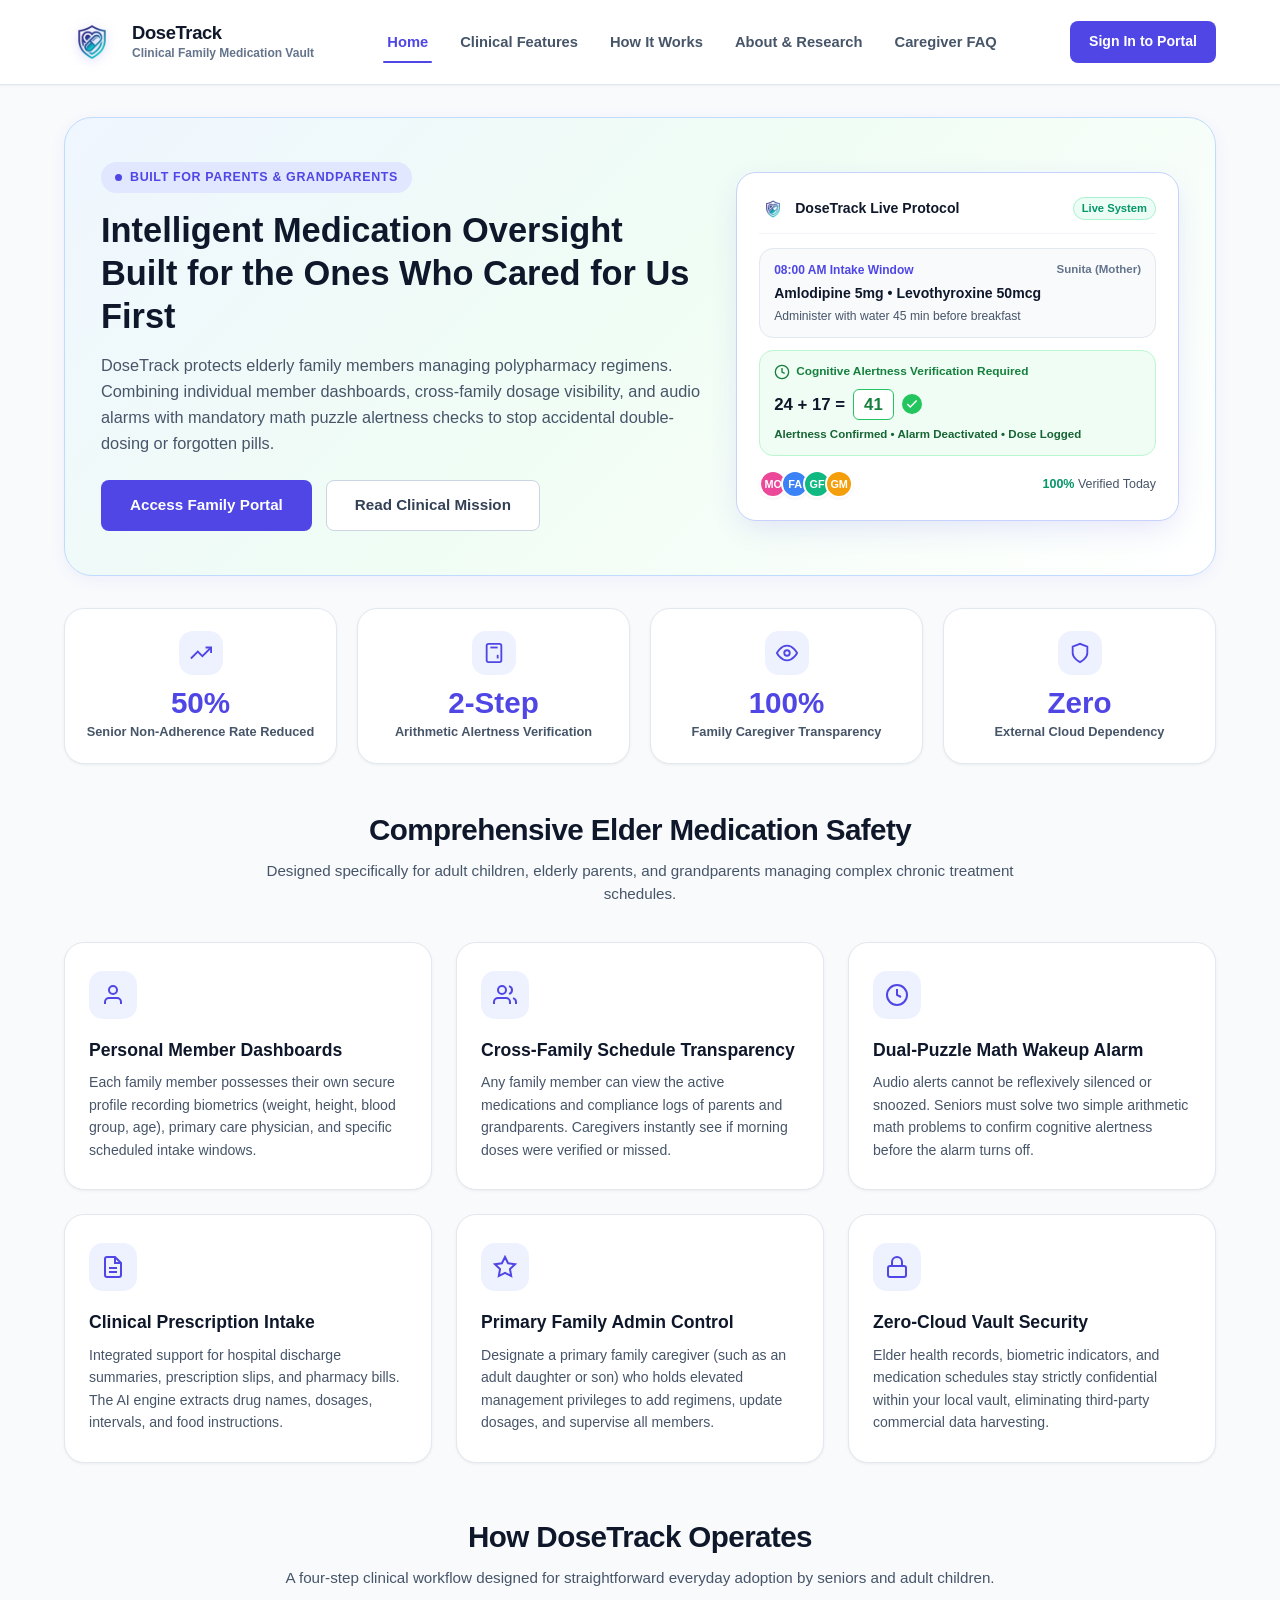
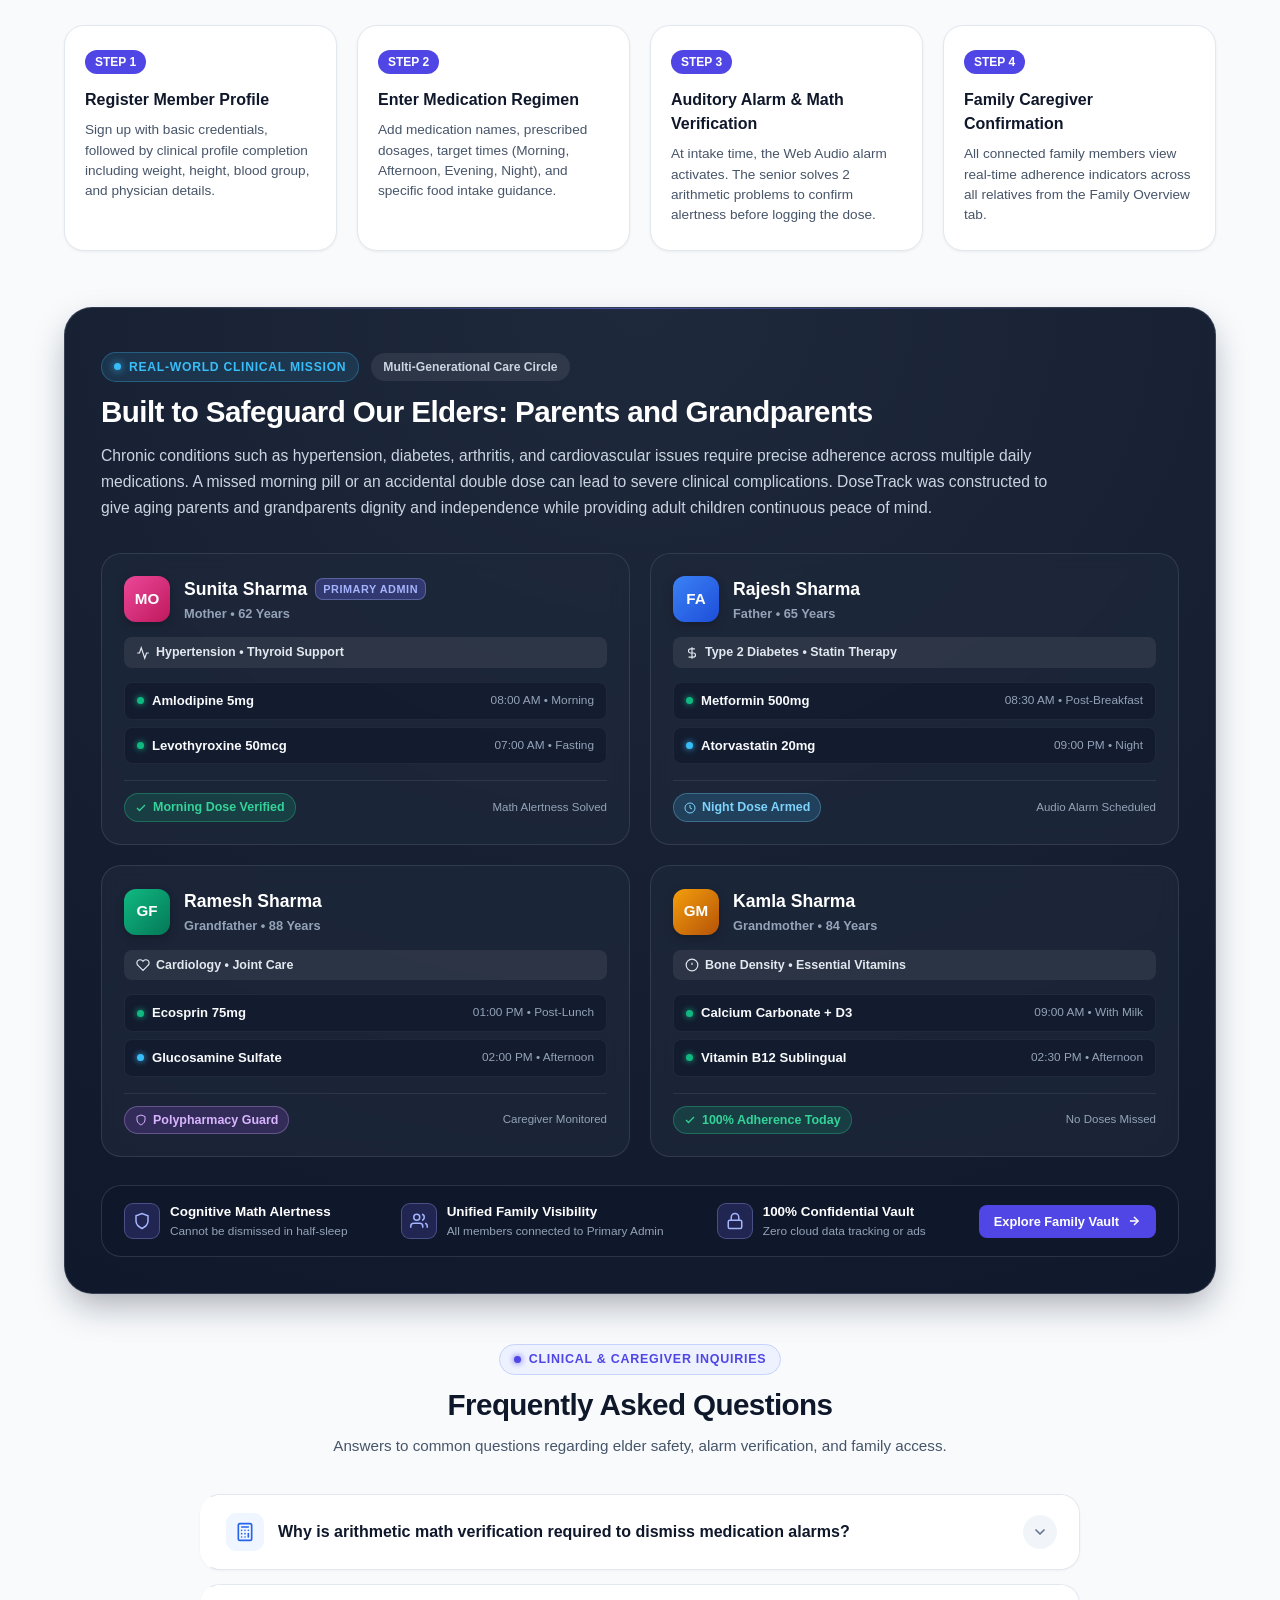
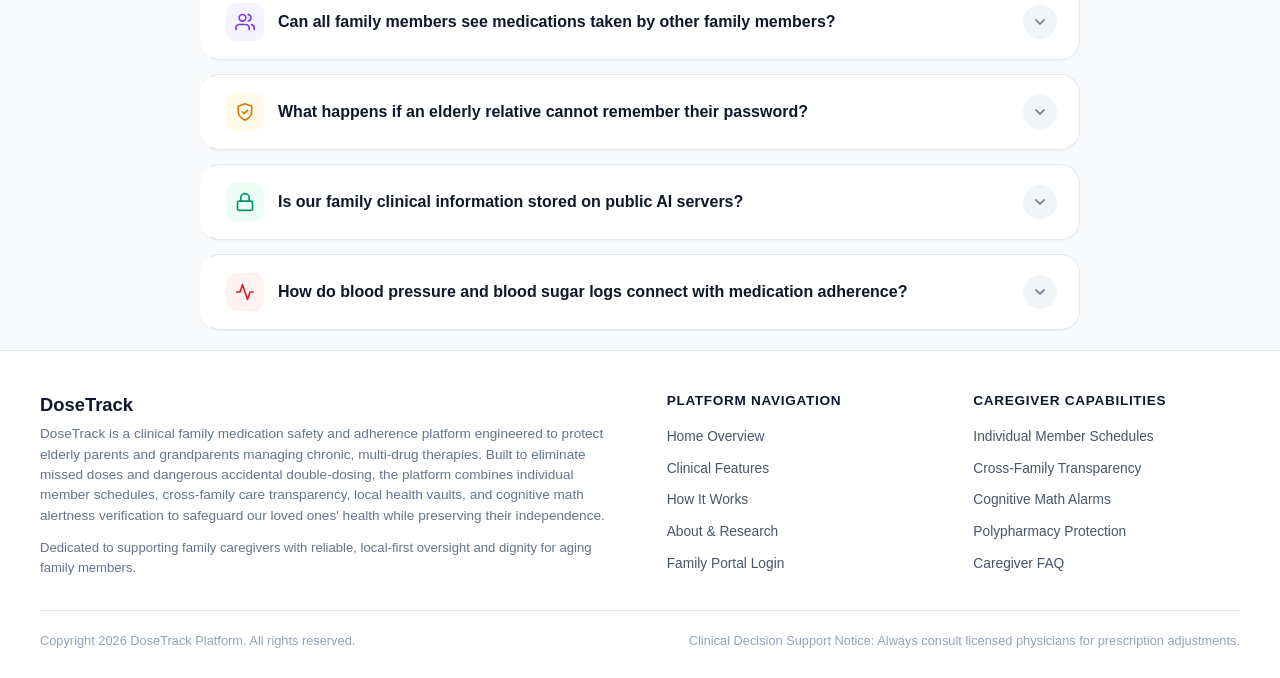
==== commit 0b9ee0dd: "Ready for Render deployment" ====
--- a/templates/index.html
+++ b/templates/index.html
@@ -555,6 +555,10 @@
     <!-- Interactive Collapsible FAQ Section -->
     <section id="faq-section" class="faq-section-wrapper">
       <div class="section-header-center">
+        <div class="faq-badge-header">
+          <span class="faq-badge-dot"></span>
+          <span>Clinical & Caregiver Inquiries</span>
+        </div>
         <h2 class="section-title">Frequently Asked Questions</h2>
         <p class="section-subtitle">
           Answers to common questions regarding elder safety, alarm verification, and family access.
@@ -562,59 +566,152 @@
       </div>
 
       <div class="faq-accordion-container">
+        <!-- Question 1: Math Verification -->
         <div class="faq-accordion-item">
           <button type="button" class="faq-accordion-btn">
-            <span>Why is arithmetic math verification required to dismiss medication alarms?</span>
-            <svg class="faq-chevron" width="18" height="18" viewBox="0 0 24 24" fill="none" stroke="currentColor" stroke-width="2">
-              <polyline points="6 9 12 15 18 9"></polyline>
-            </svg>
+            <div class="faq-question-wrap">
+              <div class="faq-cat-badge faq-cat-math">
+                <svg width="20" height="20" viewBox="0 0 24 24" fill="none" stroke="currentColor" stroke-width="2" stroke-linecap="round" stroke-linejoin="round">
+                  <rect x="4" y="2" width="16" height="20" rx="2"></rect>
+                  <line x1="8" y1="6" x2="16" y2="6"></line>
+                  <line x1="16" y1="14" x2="16" y2="18"></line>
+                  <path d="M16 10h.01"></path>
+                  <path d="M12 10h.01"></path>
+                  <path d="M8 10h.01"></path>
+                  <path d="M12 14h.01"></path>
+                  <path d="M8 14h.01"></path>
+                  <path d="M12 18h.01"></path>
+                  <path d="M8 18h.01"></path>
+                </svg>
+              </div>
+              <span class="faq-question-text">Why is arithmetic math verification required to dismiss medication alarms?</span>
+            </div>
+            <div class="faq-chevron-circle">
+              <svg class="faq-chevron" width="16" height="16" viewBox="0 0 24 24" fill="none" stroke="currentColor" stroke-width="2.5" stroke-linecap="round" stroke-linejoin="round">
+                <polyline points="6 9 12 15 18 9"></polyline>
+              </svg>
+            </div>
           </button>
           <div class="faq-accordion-body">
             <p>
               Elderly individuals frequently silence alarms in a semi-conscious or distracted state, intending to take their medication later and subsequently forgetting. Requiring the solution of two simple arithmetic problems (such as 24 + 17 or 6 x 8) confirms genuine cognitive alertness before the alarm is dismissed.
             </p>
-          </div>
-        </div>
-
+            <div class="faq-highlight-pill">
+              <strong>Clinical Safeguard:</strong> Eliminates accidental reflex taps while half-asleep or resting.
+            </div>
+          </div>
+        </div>
+
+        <!-- Question 2: Family Visibility -->
         <div class="faq-accordion-item">
           <button type="button" class="faq-accordion-btn">
-            <span>Can all family members see medications taken by other family members?</span>
-            <svg class="faq-chevron" width="18" height="18" viewBox="0 0 24 24" fill="none" stroke="currentColor" stroke-width="2">
-              <polyline points="6 9 12 15 18 9"></polyline>
-            </svg>
+            <div class="faq-question-wrap">
+              <div class="faq-cat-badge faq-cat-family">
+                <svg width="20" height="20" viewBox="0 0 24 24" fill="none" stroke="currentColor" stroke-width="2" stroke-linecap="round" stroke-linejoin="round">
+                  <path d="M17 21v-2a4 4 0 0 0-4-4H5a4 4 0 0 0-4 4v2"></path>
+                  <circle cx="9" cy="7" r="4"></circle>
+                  <path d="M23 21v-2a4 4 0 0 0-3-3.87"></path>
+                  <path d="M16 3.13a4 4 0 0 1 0 7.75"></path>
+                </svg>
+              </div>
+              <span class="faq-question-text">Can all family members see medications taken by other family members?</span>
+            </div>
+            <div class="faq-chevron-circle">
+              <svg class="faq-chevron" width="16" height="16" viewBox="0 0 24 24" fill="none" stroke="currentColor" stroke-width="2.5" stroke-linecap="round" stroke-linejoin="round">
+                <polyline points="6 9 12 15 18 9"></polyline>
+              </svg>
+            </div>
           </button>
           <div class="faq-accordion-body">
             <p>
               Yes. DoseTrack features a dedicated "All Family Medications" view accessible to all authenticated household members. While each member manages their personal dashboard, complete transparency allows adult children to verify if parents or grandparents took their scheduled morning or evening tablets.
             </p>
-          </div>
-        </div>
-
+            <div class="faq-highlight-pill">
+              <strong>Caregiver Benefit:</strong> Adult children can audit elder compliance from any browser in real time.
+            </div>
+          </div>
+        </div>
+
+        <!-- Question 3: Forgotten Passwords & Admin Oversight -->
         <div class="faq-accordion-item">
           <button type="button" class="faq-accordion-btn">
-            <span>What happens if an elderly relative cannot remember their password?</span>
-            <svg class="faq-chevron" width="18" height="18" viewBox="0 0 24 24" fill="none" stroke="currentColor" stroke-width="2">
-              <polyline points="6 9 12 15 18 9"></polyline>
-            </svg>
+            <div class="faq-question-wrap">
+              <div class="faq-cat-badge faq-cat-admin">
+                <svg width="20" height="20" viewBox="0 0 24 24" fill="none" stroke="currentColor" stroke-width="2" stroke-linecap="round" stroke-linejoin="round">
+                  <path d="M12 22s8-4 8-10V5l-8-3-8 3v7c0 6 8 10 8 10z"></path>
+                  <path d="m9 12 2 2 4-4"></path>
+                </svg>
+              </div>
+              <span class="faq-question-text">What happens if an elderly relative cannot remember their password?</span>
+            </div>
+            <div class="faq-chevron-circle">
+              <svg class="faq-chevron" width="16" height="16" viewBox="0 0 24 24" fill="none" stroke="currentColor" stroke-width="2.5" stroke-linecap="round" stroke-linejoin="round">
+                <polyline points="6 9 12 15 18 9"></polyline>
+              </svg>
+            </div>
           </button>
           <div class="faq-accordion-body">
             <p>
-              The designated Primary Family Admin has administrative oversight to manage profiles and update schedules on behalf of any relative. Additionally, demo buttons are provided on the sign-in page for immediate testing.
+              The designated Primary Family Admin has administrative oversight to manage profiles, reset passwords, and update schedules on behalf of any relative. Additionally, rapid one-click demo credentials are provided on the sign-in page for immediate testing.
             </p>
-          </div>
-        </div>
-
+            <div class="faq-highlight-pill">
+              <strong>Administrative Control:</strong> The primary caregiver maintains full oversight without locking seniors out.
+            </div>
+          </div>
+        </div>
+
+        <!-- Question 4: Local Vault Security -->
         <div class="faq-accordion-item">
           <button type="button" class="faq-accordion-btn">
-            <span>Is our family clinical information stored on public AI servers?</span>
-            <svg class="faq-chevron" width="18" height="18" viewBox="0 0 24 24" fill="none" stroke="currentColor" stroke-width="2">
-              <polyline points="6 9 12 15 18 9"></polyline>
-            </svg>
+            <div class="faq-question-wrap">
+              <div class="faq-cat-badge faq-cat-security">
+                <svg width="20" height="20" viewBox="0 0 24 24" fill="none" stroke="currentColor" stroke-width="2" stroke-linecap="round" stroke-linejoin="round">
+                  <rect x="3" y="11" width="18" height="11" rx="2" ry="2"></rect>
+                  <path d="M7 11V7a5 5 0 0 1 10 0v4"></path>
+                </svg>
+              </div>
+              <span class="faq-question-text">Is our family clinical information stored on public AI servers?</span>
+            </div>
+            <div class="faq-chevron-circle">
+              <svg class="faq-chevron" width="16" height="16" viewBox="0 0 24 24" fill="none" stroke="currentColor" stroke-width="2.5" stroke-linecap="round" stroke-linejoin="round">
+                <polyline points="6 9 12 15 18 9"></polyline>
+              </svg>
+            </div>
           </button>
           <div class="faq-accordion-body">
             <p>
               No. DoseTrack operates using local vault architecture. Prescriptions, biometric records, and medication timings remain under your control without reliance on third-party commercial data brokers.
             </p>
+            <div class="faq-highlight-pill">
+              <strong>Privacy Assurance:</strong> Zero third-party data tracking or unencrypted cloud transmission.
+            </div>
+          </div>
+        </div>
+
+        <!-- Question 5: Vitals and Adherence -->
+        <div class="faq-accordion-item">
+          <button type="button" class="faq-accordion-btn">
+            <div class="faq-question-wrap">
+              <div class="faq-cat-badge faq-cat-vitals">
+                <svg width="20" height="20" viewBox="0 0 24 24" fill="none" stroke="currentColor" stroke-width="2" stroke-linecap="round" stroke-linejoin="round">
+                  <polyline points="22 12 18 12 15 21 9 3 6 12 2 12"></polyline>
+                </svg>
+              </div>
+              <span class="faq-question-text">How do blood pressure and blood sugar logs connect with medication adherence?</span>
+            </div>
+            <div class="faq-chevron-circle">
+              <svg class="faq-chevron" width="16" height="16" viewBox="0 0 24 24" fill="none" stroke="currentColor" stroke-width="2.5" stroke-linecap="round" stroke-linejoin="round">
+                <polyline points="6 9 12 15 18 9"></polyline>
+              </svg>
+            </div>
+          </button>
+          <div class="faq-accordion-body">
+            <p>
+              DoseTrack includes dedicated biometric tracking for Blood Pressure (systolic/diastolic) and Blood Sugar (fasting/post-prandial) with automated statistical metrics (highest, lowest, mean) and interactive trend charts. Caregivers can export records to CSV at any time for physician appointments.
+            </p>
+            <div class="faq-highlight-pill">
+              <strong>Clinical Tracking:</strong> Correlate medication timing directly with clinical biometric outcomes.
+            </div>
           </div>
         </div>
       </div>
--- a/static/css/styles.css
+++ b/static/css/styles.css
@@ -1903,9 +1903,10 @@
 
 .header-inner-full {
   width: 100%;
-  max-width: 100%;
+  max-width: 1200px;
+  margin: 0 auto;
   box-sizing: border-box;
-  padding: 16px 40px;
+  padding: 14px 24px;
   display: flex;
   justify-content: space-between;
   align-items: center;
@@ -1917,7 +1918,7 @@
   max-width: 100%;
   background: #ffffff;
   border-top: 1.5px solid var(--slate-200);
-  padding: 40px 40px 28px 40px;
+  padding: 40px 24px 28px 24px;
   box-sizing: border-box;
   margin-top: auto;
   flex-shrink: 0;
@@ -1925,7 +1926,8 @@
 
 .footer-inner-full {
   width: 100%;
-  max-width: 100%;
+  max-width: 1200px;
+  margin: 0 auto;
   box-sizing: border-box;
 }
 
@@ -3201,25 +3203,59 @@
   margin-bottom: 0px;
 }
 
+.faq-badge-header {
+  display: inline-flex;
+  align-items: center;
+  gap: 8px;
+  background: var(--primary-light);
+  border: 1px solid var(--primary-border);
+  color: var(--primary);
+  font-size: 0.78rem;
+  font-weight: 800;
+  text-transform: uppercase;
+  letter-spacing: 0.06em;
+  padding: 5px 14px;
+  border-radius: var(--radius-full);
+  margin-bottom: 12px;
+}
+
+.faq-badge-dot {
+  width: 7px;
+  height: 7px;
+  border-radius: 50%;
+  background: var(--primary);
+  box-shadow: 0 0 6px var(--primary);
+}
+
 .faq-accordion-container {
-  max-width: 860px;
+  max-width: 880px;
   margin: 0 auto;
   display: flex;
   flex-direction: column;
-  gap: 12px;
+  gap: 14px;
 }
 
 .faq-accordion-item {
   background: #ffffff;
-  border: 1px solid var(--slate-200);
-  border-radius: var(--radius-md);
+  border: 1.5px solid var(--slate-200);
+  border-left: 4px solid transparent;
+  border-radius: var(--radius-lg);
   overflow: hidden;
-  box-shadow: var(--shadow-sm);
-  transition: border-color 0.15s ease;
+  box-shadow: 0 1px 3px rgba(15, 23, 42, 0.04);
+  transition: all 0.25s cubic-bezier(0.16, 1, 0.3, 1);
+}
+
+.faq-accordion-item:hover {
+  border-color: #cbd5e1;
+  box-shadow: 0 4px 14px rgba(15, 23, 42, 0.07);
+  transform: translateY(-1px);
 }
 
 .faq-accordion-item.active {
-  border-color: var(--primary-border);
+  border-color: #e2e8f0;
+  border-left: 4px solid var(--primary);
+  box-shadow: 0 6px 20px rgba(79, 70, 229, 0.09);
+  background: #ffffff;
 }
 
 .faq-accordion-btn {
@@ -3230,41 +3266,163 @@
   display: flex;
   justify-content: space-between;
   align-items: center;
-  font-size: 0.95rem;
-  font-weight: 700;
-  color: var(--slate-900);
+  gap: 16px;
   text-align: left;
   cursor: pointer;
   transition: background 0.15s ease;
 }
 
 .faq-accordion-btn:hover {
-  background: var(--slate-50);
+  background: #f8fafc;
+}
+
+.faq-accordion-item.active .faq-accordion-btn {
+  background: #fbfcfe;
+}
+
+.faq-question-wrap {
+  display: flex;
+  align-items: center;
+  gap: 14px;
+  flex: 1;
+}
+
+.faq-cat-badge {
+  width: 38px;
+  height: 38px;
+  border-radius: 10px;
+  display: flex;
+  align-items: center;
+  justify-content: center;
+  flex-shrink: 0;
+  transition: transform 0.2s ease;
+}
+
+.faq-cat-math {
+  background: #eff6ff;
+  color: #2563eb;
+}
+
+.faq-cat-family {
+  background: #f5f3ff;
+  color: #7c3aed;
+}
+
+.faq-cat-admin {
+  background: #fffbeb;
+  color: #d97706;
+}
+
+.faq-cat-security {
+  background: #ecfdf5;
+  color: #059669;
+}
+
+.faq-cat-vitals {
+  background: #fef2f2;
+  color: #dc2626;
+}
+
+.faq-accordion-item:hover .faq-cat-badge {
+  transform: scale(1.08);
+}
+
+.faq-question-text {
+  font-size: 1rem;
+  font-weight: 700;
+  color: var(--slate-900);
+  line-height: 1.45;
+}
+
+.faq-chevron-circle {
+  width: 34px;
+  height: 34px;
+  border-radius: 50%;
+  background: var(--slate-100);
+  display: flex;
+  align-items: center;
+  justify-content: center;
+  flex-shrink: 0;
+  transition: all 0.25s ease;
+  color: var(--slate-500);
+}
+
+.faq-accordion-item:hover .faq-chevron-circle {
+  background: #e2e8f0;
+  color: var(--slate-800);
+}
+
+.faq-accordion-item.active .faq-chevron-circle {
+  background: var(--primary);
+  color: #ffffff;
+  transform: rotate(180deg);
 }
 
 .faq-chevron {
-  color: var(--slate-400);
-  transition: transform 0.2s ease;
-  flex-shrink: 0;
-  margin-left: 12px;
-}
-
-.faq-accordion-item.active .faq-chevron {
-  transform: rotate(180deg);
-  color: var(--primary);
+  transition: transform 0.25s ease;
 }
 
 .faq-accordion-body {
   display: none;
-  padding: 0 22px 20px 22px;
-  font-size: 0.88rem;
+  padding: 4px 24px 22px 74px;
+  font-size: 0.92rem;
   color: var(--slate-600);
-  line-height: 1.6;
+  line-height: 1.65;
+  animation: faqBodyFade 0.25s ease;
+}
+
+@keyframes faqBodyFade {
+  from {
+    opacity: 0;
+    transform: translateY(-4px);
+  }
+  to {
+    opacity: 1;
+    transform: translateY(0);
+  }
 }
 
 .faq-accordion-item.active .faq-accordion-body {
   display: block;
 }
+
+.faq-highlight-pill {
+  margin-top: 12px;
+  display: inline-flex;
+  align-items: center;
+  gap: 8px;
+  padding: 7px 14px;
+  background: #f8fafc;
+  border: 1px solid #e2e8f0;
+  border-radius: 8px;
+  font-size: 0.8rem;
+  font-weight: 600;
+  color: var(--slate-700);
+}
+
+.faq-highlight-pill strong {
+  color: var(--primary);
+}
+
+@media (max-width: 640px) {
+  .faq-accordion-btn {
+    padding: 14px 16px;
+  }
+  .faq-accordion-body {
+    padding: 4px 16px 18px 16px;
+  }
+  .faq-question-wrap {
+    gap: 10px;
+  }
+  .faq-question-text {
+    font-size: 0.92rem;
+  }
+  .faq-cat-badge {
+    width: 32px;
+    height: 32px;
+  }
+}
+
 
 /* ========================================================================= */
 /* CARDS, MODALS, ALERTS, & FORMS                                            */
